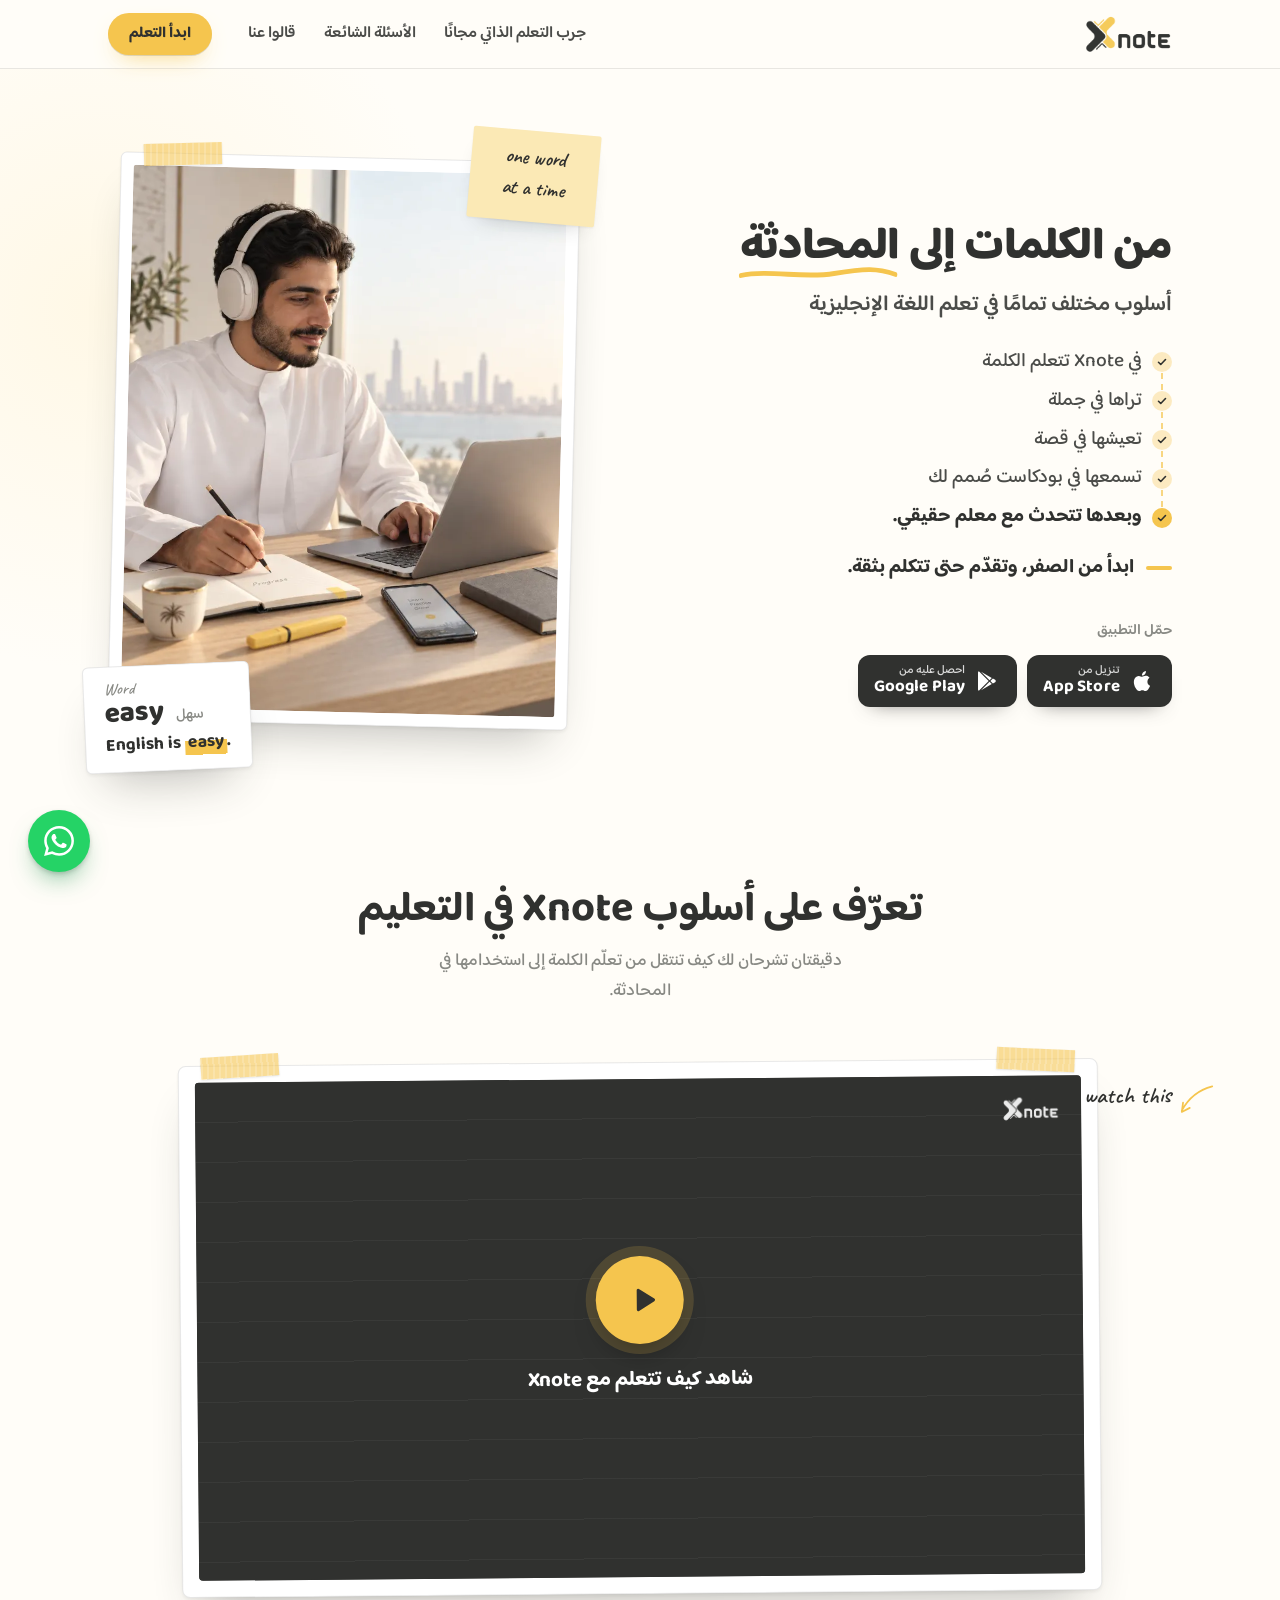
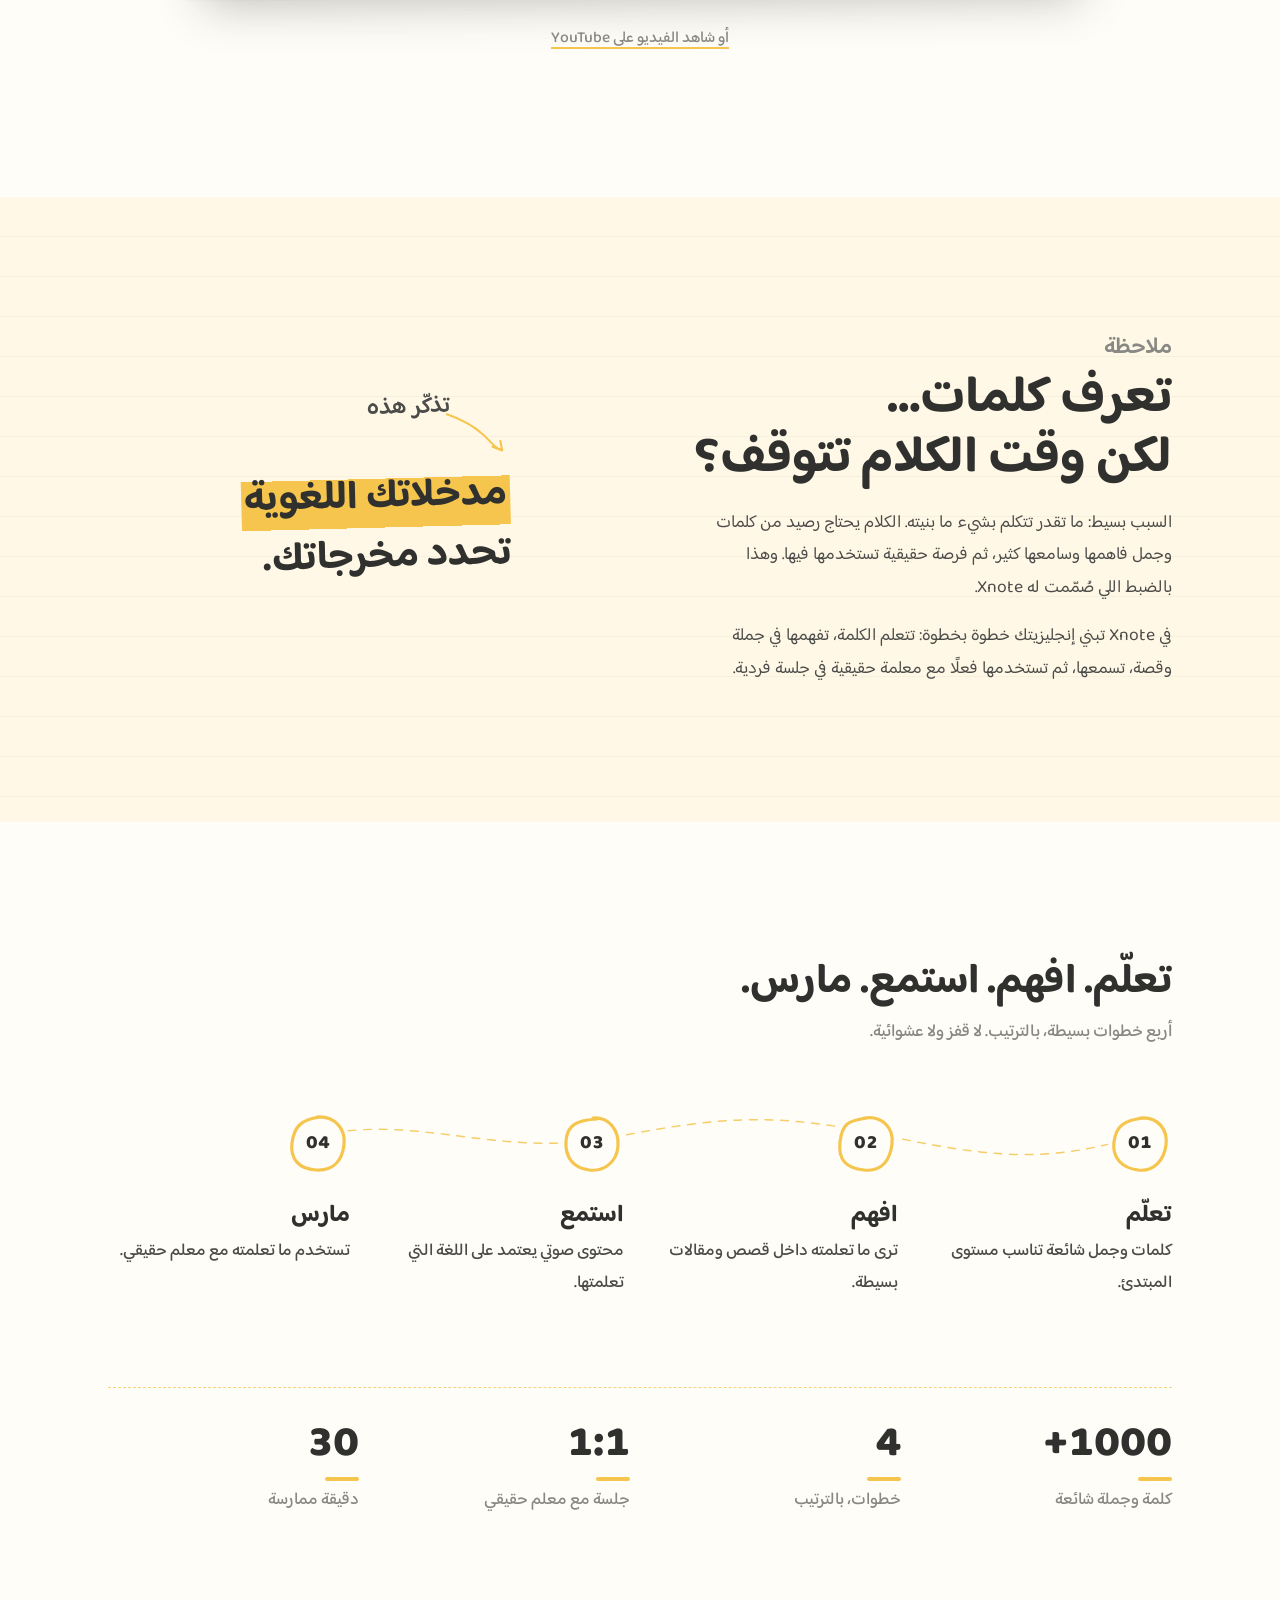
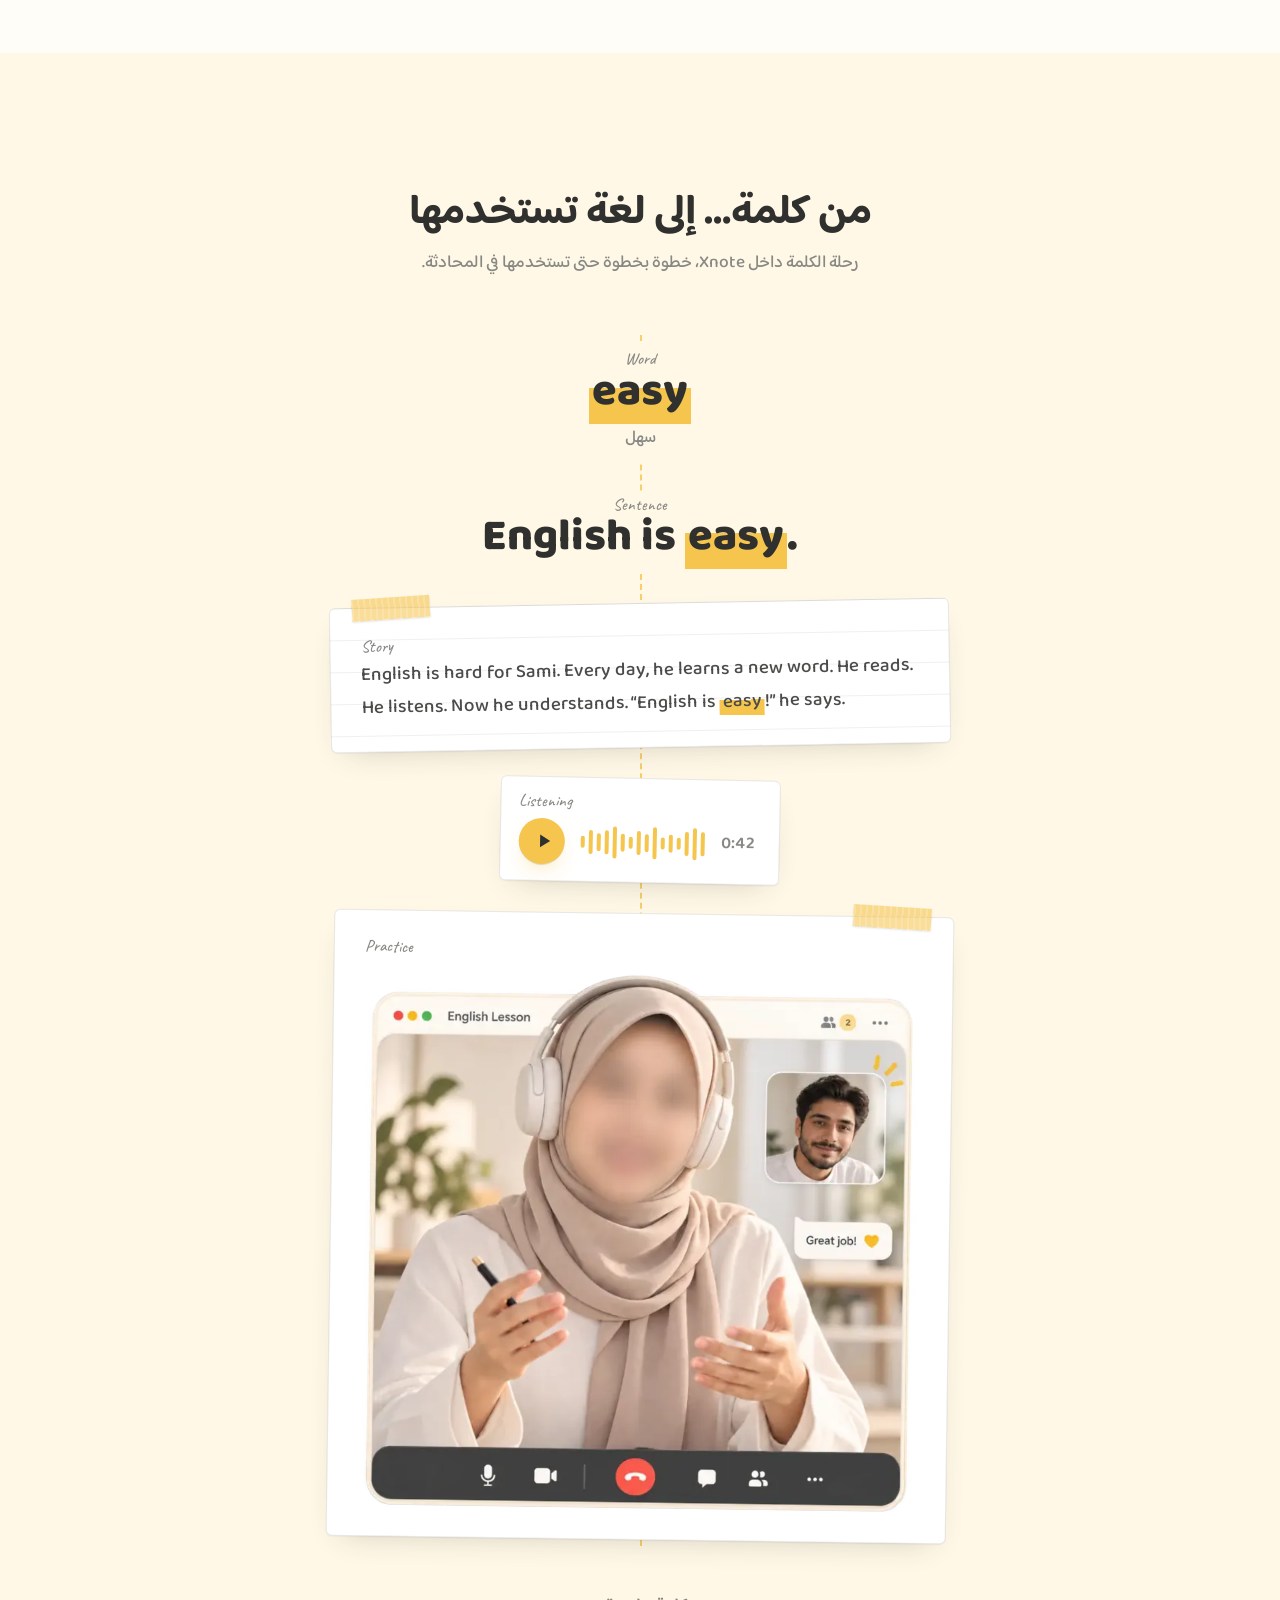
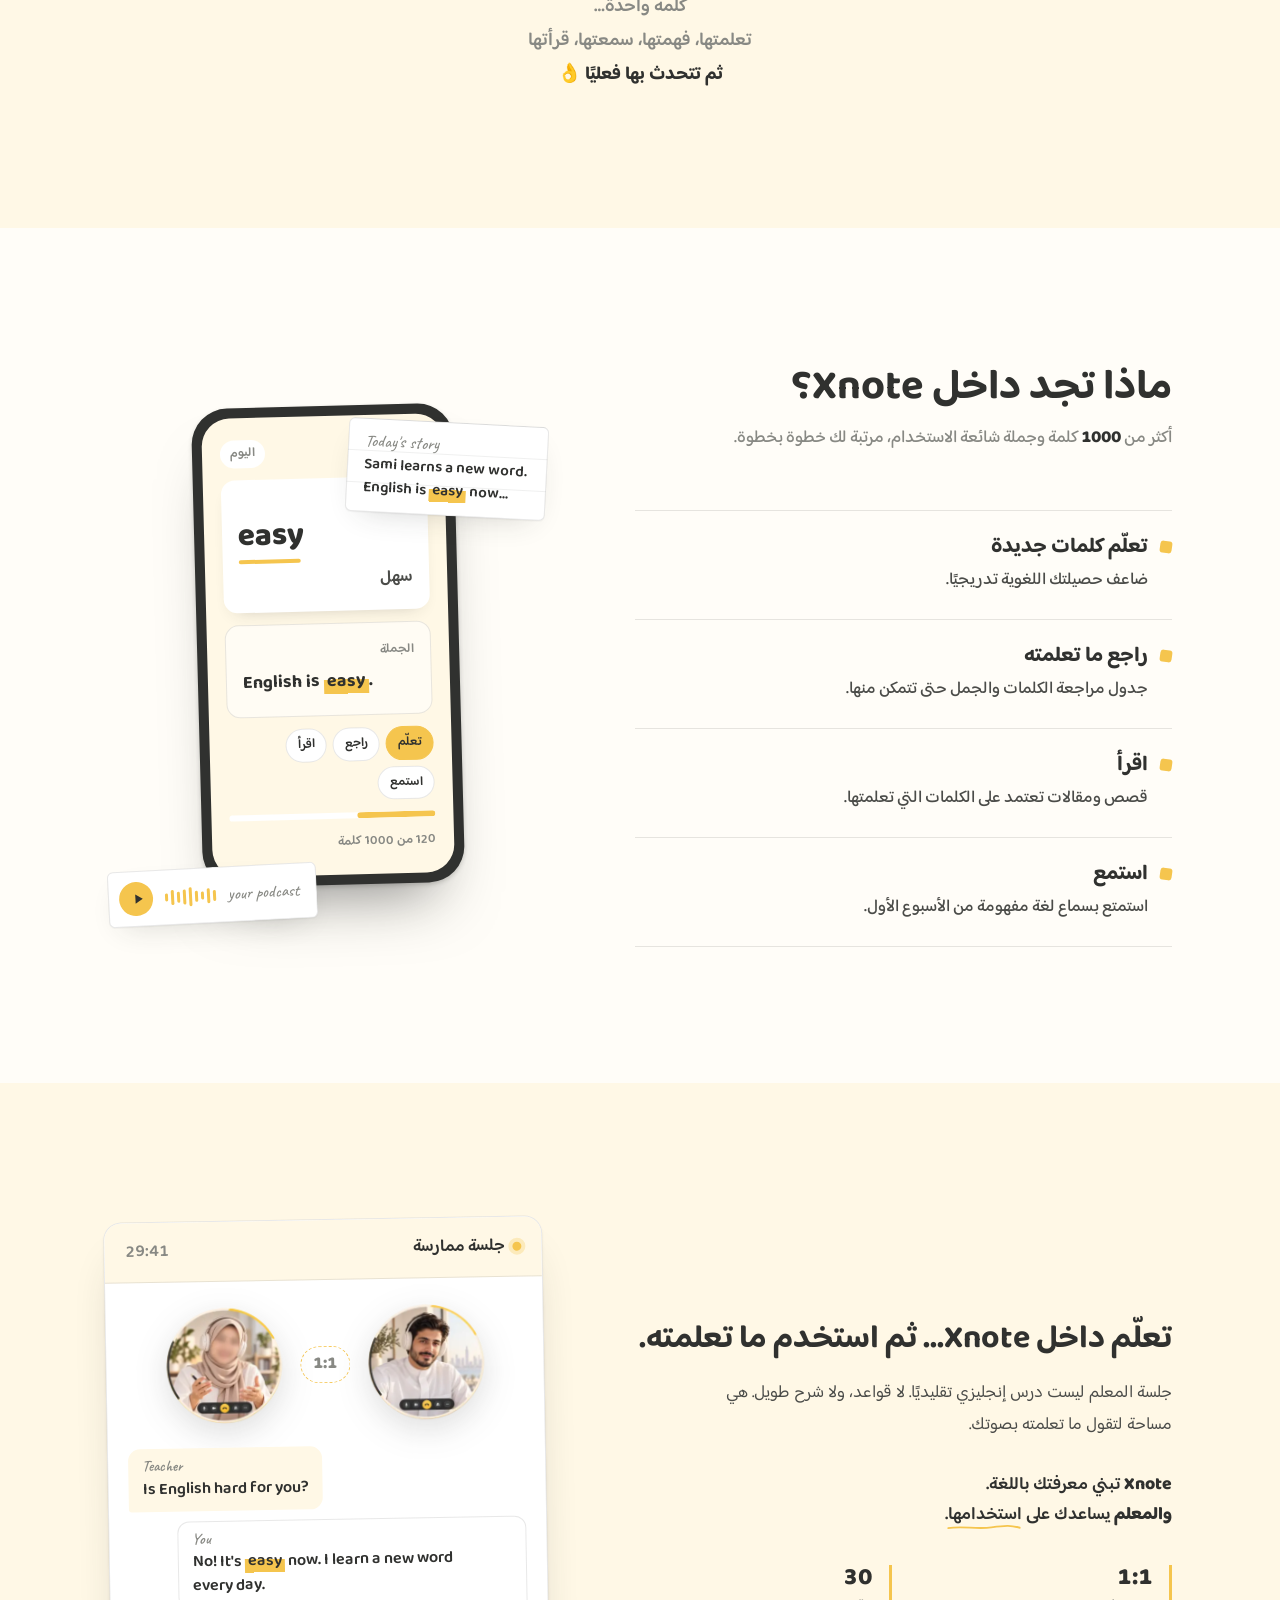
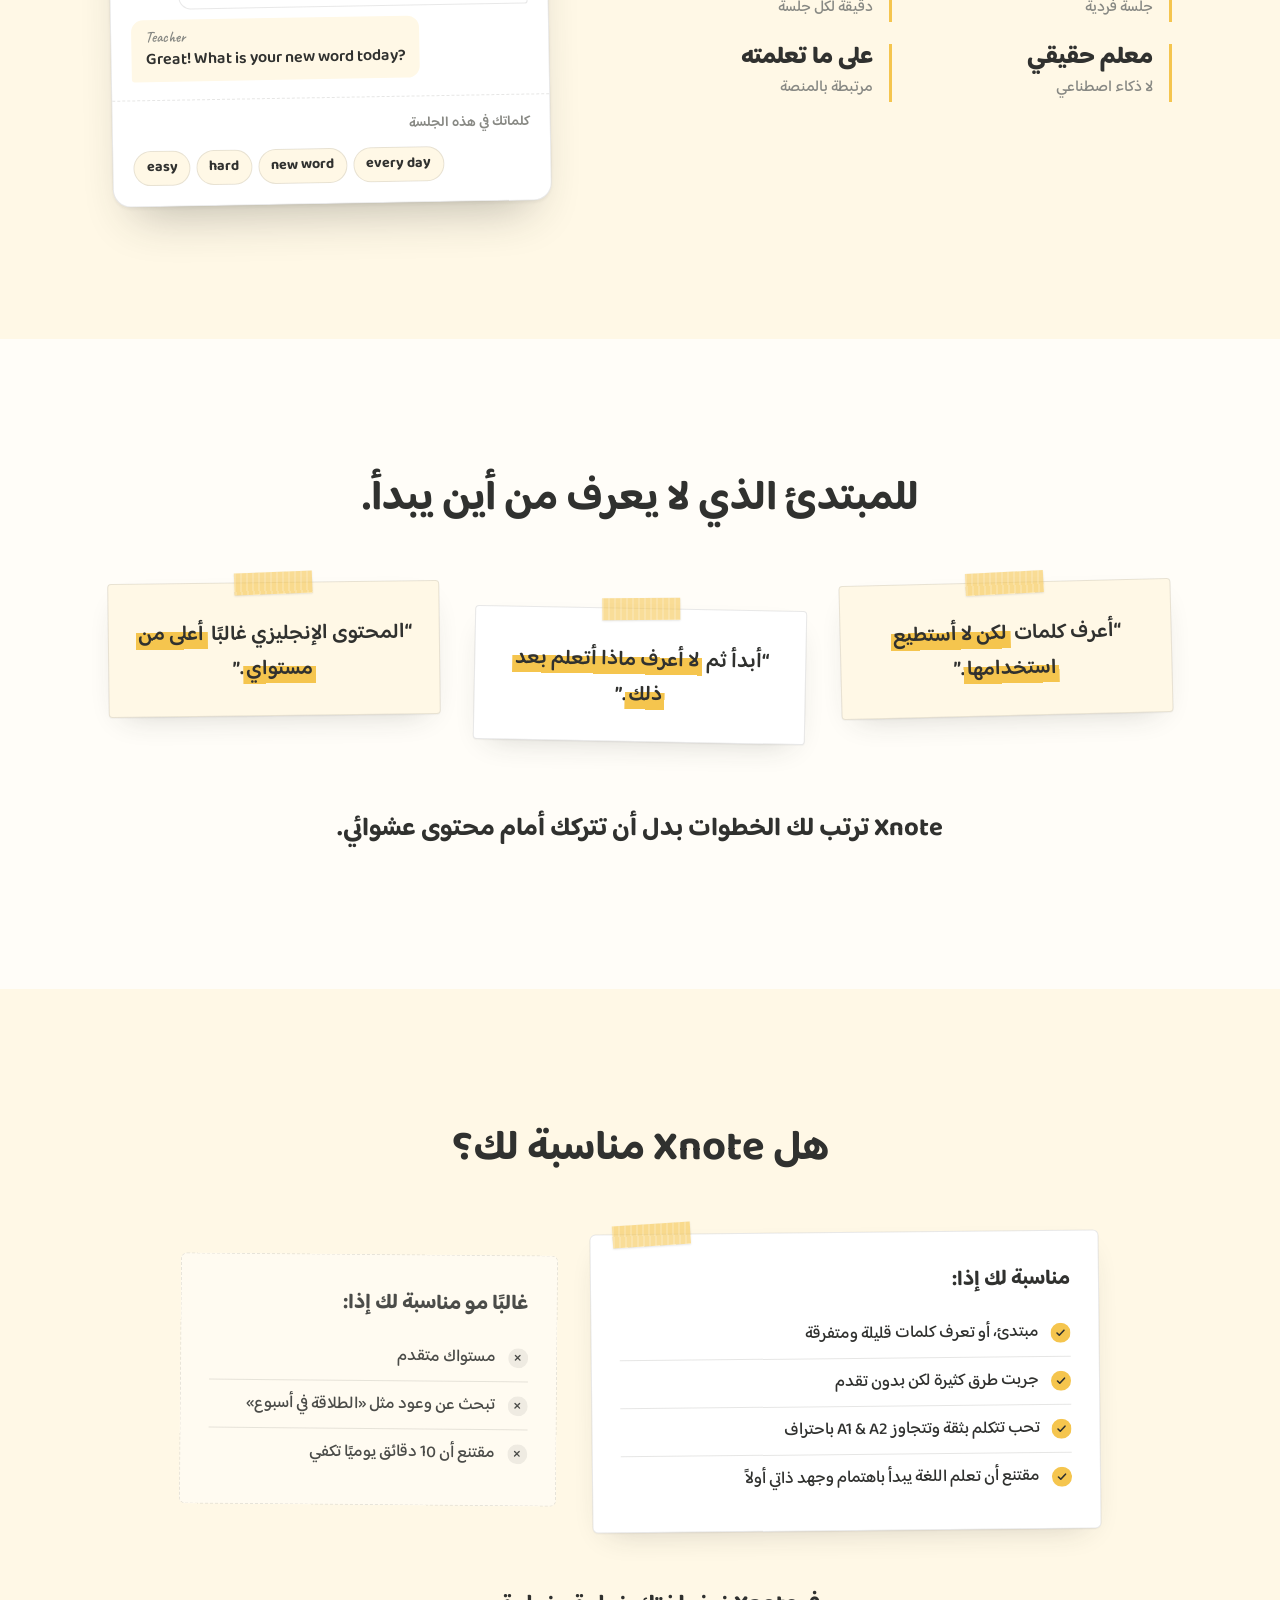
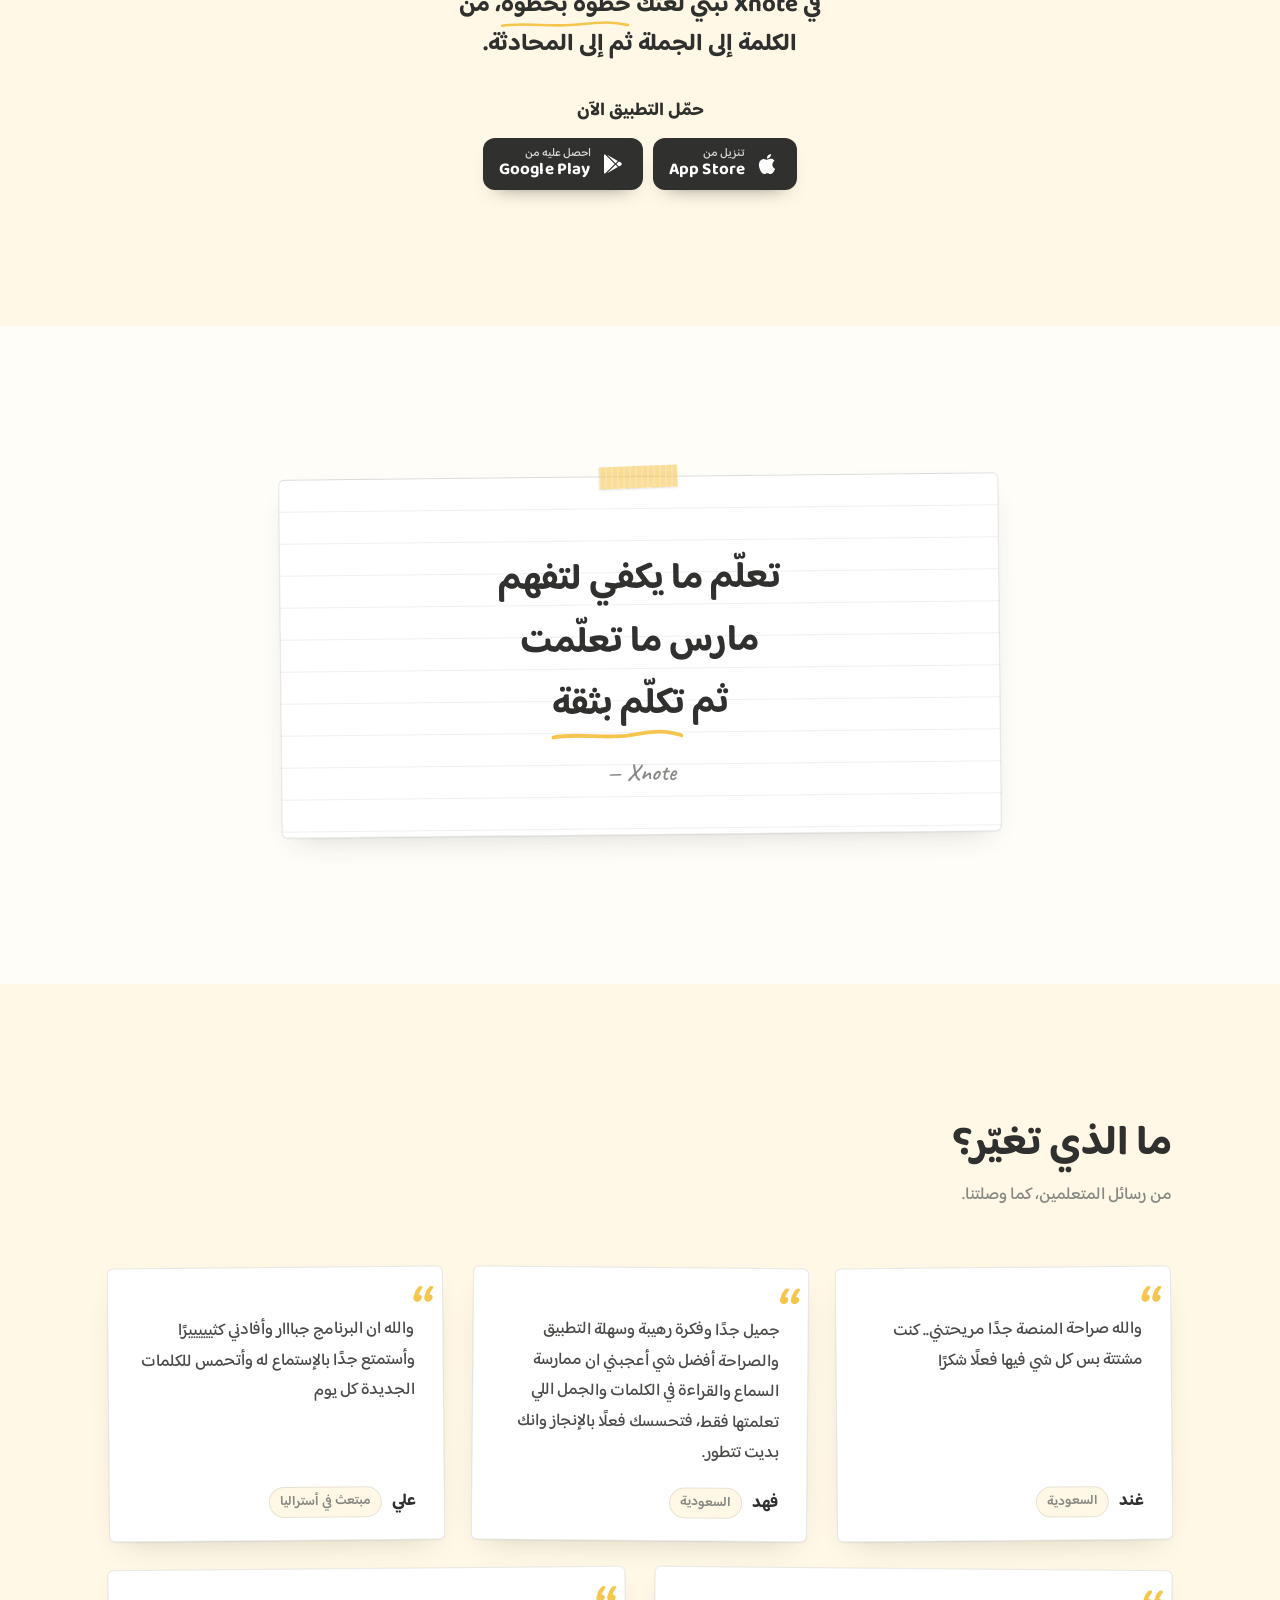
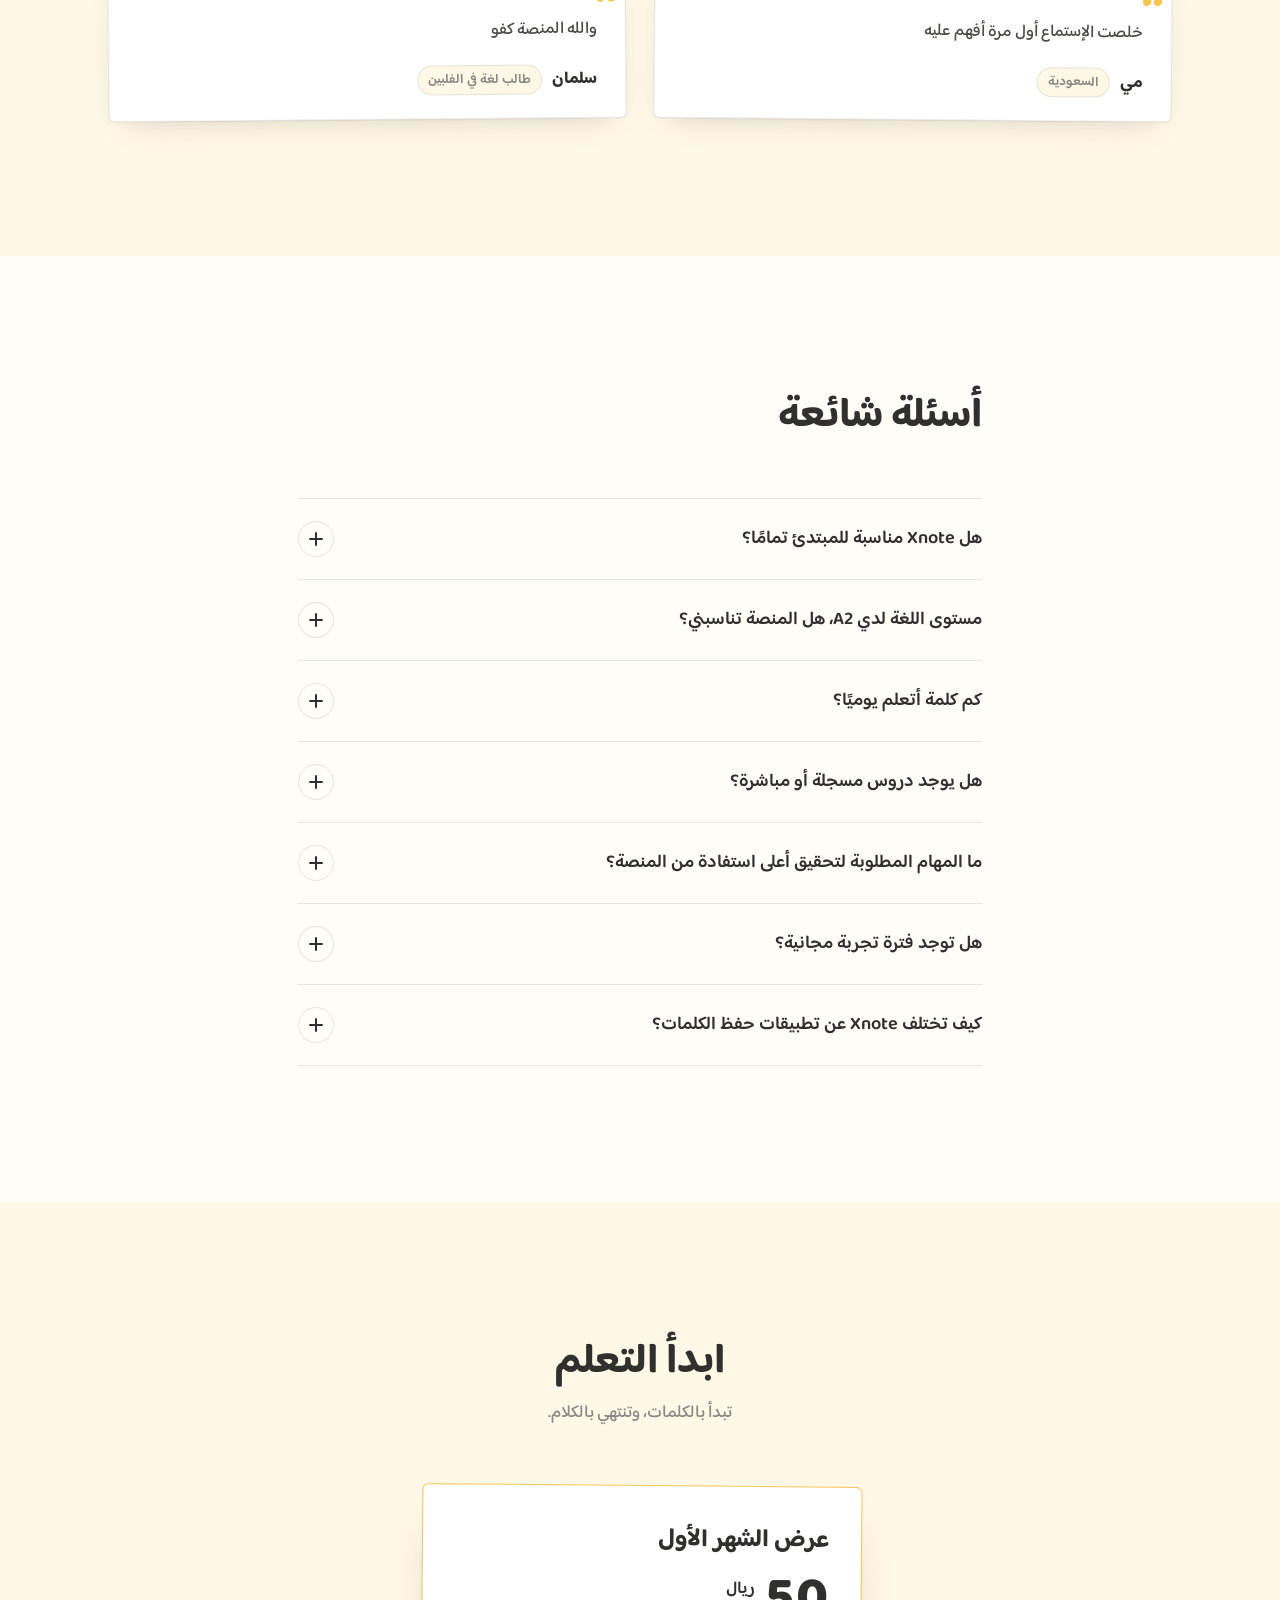
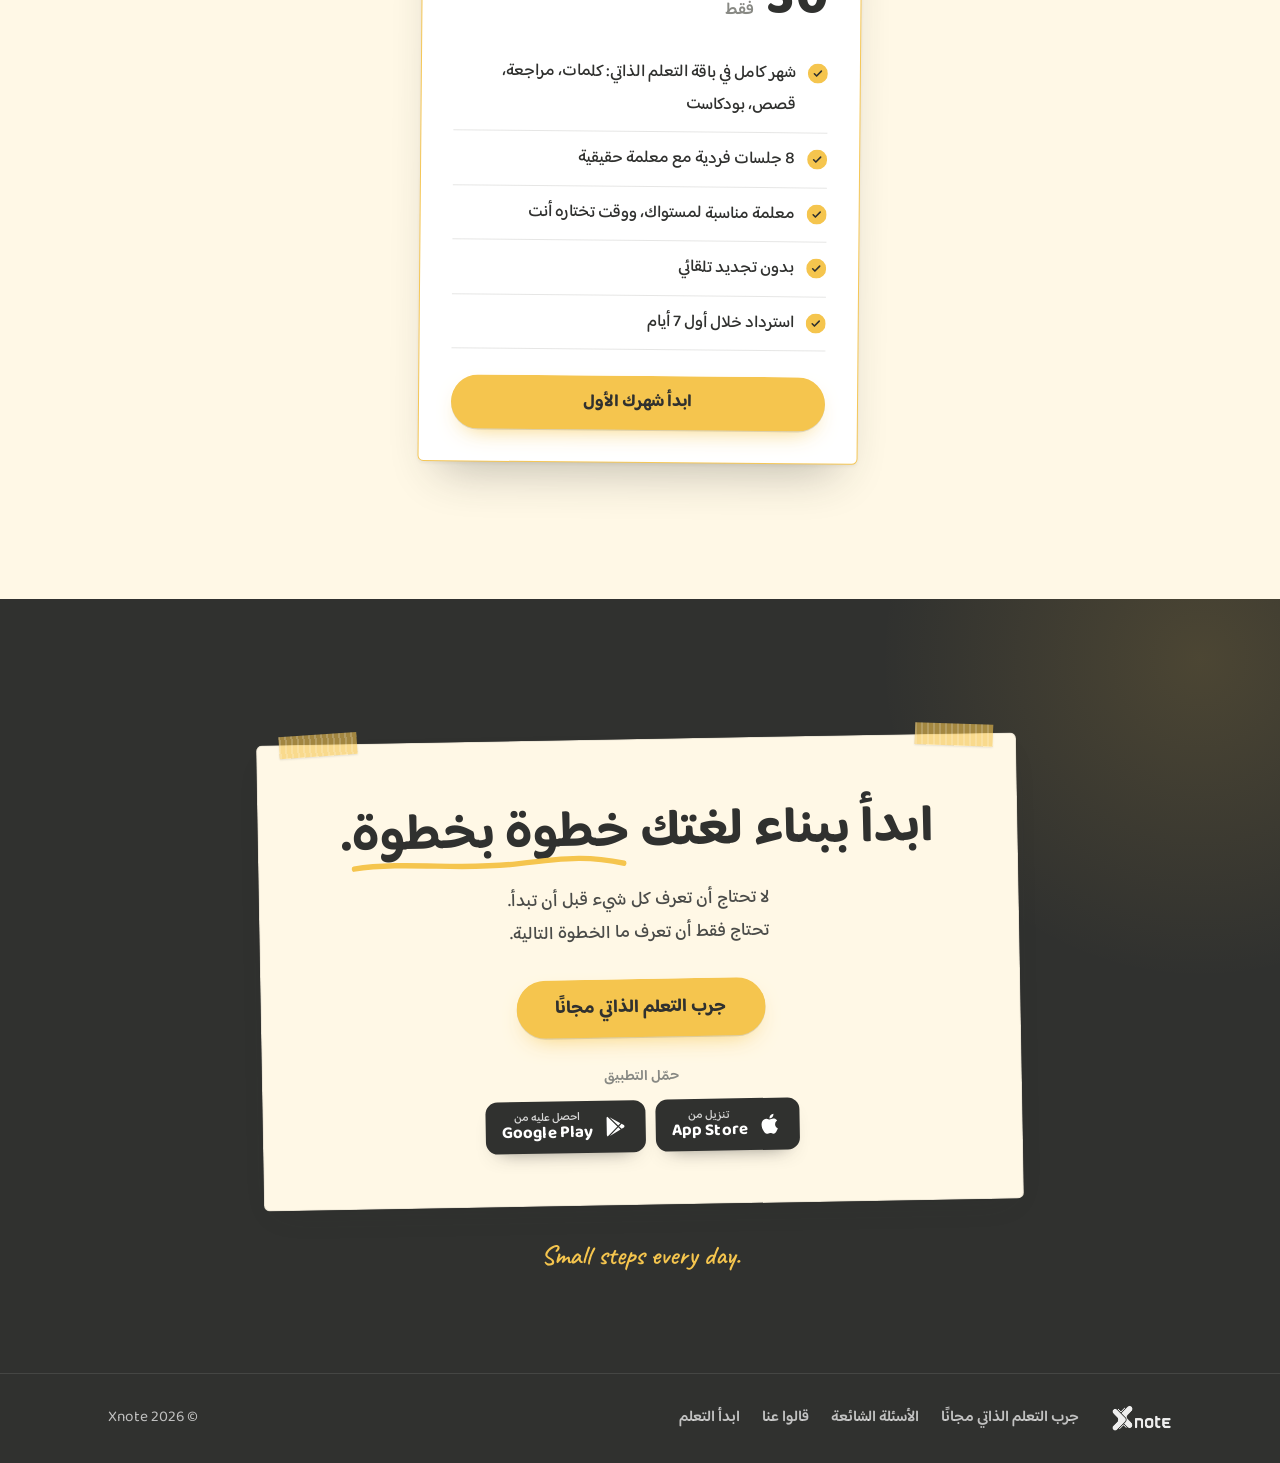
==== index.html @ a5e15356 "Center every section heading on phones; 8 sessions in the offer - On phones every section heading bl" ====
<!DOCTYPE html>
<html lang="ar" dir="rtl">
<head>
  <meta charset="UTF-8">
  <meta name="viewport" content="width=device-width, initial-scale=1">
  <title>Xnote | من الكلمات إلى المحادثة</title>
  <meta name="description" content="Xnote: منصة لتعلم الإنجليزية للمبتدئين الناطقين بالعربية. تعلّم الكلمات والجمل، افهمها في قصص بسيطة، استمع إليها، ثم مارسها مع معلم حقيقي.">
  <meta name="theme-color" content="#FFFDF8">
  <link rel="icon" href="assets/logo.png" type="image/png">
  <link rel="preconnect" href="https://fonts.googleapis.com">
  <link rel="preconnect" href="https://fonts.gstatic.com" crossorigin>
  <link href="https://fonts.googleapis.com/css2?family=Baloo+Bhaijaan+2:wght@400;500;600;700;800&family=Caveat:wght@500;600&display=swap" rel="stylesheet">
  <link rel="stylesheet" href="styles.css?v=12">
</head>
<body>

<a class="skip-link" href="#main">تخطَّ إلى المحتوى</a>

<!-- ================= Header ================= -->
<header class="header" id="header">
  <div class="container header__inner">
    <a href="#" class="logo" aria-label="Xnote — الصفحة الرئيسية">
      <img src="assets/logo.png" alt="Xnote" width="471" height="215" class="logo__img">
    </a>
    <nav class="nav" id="nav" aria-label="التنقل الرئيسي">
      <a href="https://xnote.net/signup" class="nav__link">جرب التعلم الذاتي مجانًا</a>
      <a href="#faq" class="nav__link">الأسئلة الشائعة</a>
      <a href="#voices" class="nav__link">قالوا عنا</a>
      <a href="#plans" class="btn btn--primary btn--sm nav__cta">ابدأ التعلم</a>
    </nav>
    <button class="menu-btn" id="menuBtn" type="button" aria-expanded="false" aria-controls="nav" aria-label="القائمة">
      <span class="menu-btn__bar"></span><span class="menu-btn__bar"></span>
    </button>
  </div>
</header>

<main id="main">

<!-- ================= Hero ================= -->
<section class="hero" aria-labelledby="hero-title">
  <div class="container hero__grid">
    <div class="hero__copy">
      <h1 id="hero-title" class="h1 h1--hero reveal">
        <span class="h1__line">من الكلمات</span>
        <span class="h1__line">إلى <span class="u-draw">المحادثة<svg class="u-draw__svg" viewBox="0 0 300 16" preserveAspectRatio="none" aria-hidden="true"><path d="M4 10 C60 4, 120 13, 180 8 S260 3, 296 9"/></svg></span></span>
      </h1>
      <p class="hero__sub reveal">أسلوب مختلف تمامًا في تعلم اللغة الإنجليزية</p>
      <ol class="steps reveal">
        <li>في Xnote تتعلم الكلمة</li>
        <li>تراها في جملة</li>
        <li>تعيشها في قصة</li>
        <li>تسمعها في بودكاست صُمم لك</li>
        <li class="steps__goal">وبعدها تتحدث مع معلم حقيقي.</li>
      </ol>
      <p class="hero__promise reveal">ابدأ من الصفر، وتقدّم حتى تتكلم بثقة.</p>
      <div class="hero__cta reveal">
        <div class="apps">
          <span class="apps__label">حمّل التطبيق</span>
          <div class="apps__row">
            <a class="app-badge" href="https://apps.apple.com/sa/app/xnote/id6757708845" target="_blank" rel="noopener" aria-label="تنزيل تطبيق Xnote من App Store">
              <svg class="app-badge__icon" viewBox="0 0 24 24" aria-hidden="true"><path d="M18.71 19.5c-.83 1.24-1.71 2.45-3.05 2.47-1.34.03-1.77-.79-3.29-.79-1.53 0-2 .77-3.27.82-1.31.05-2.3-1.32-3.14-2.53C4.25 17 2.94 12.45 4.7 9.39c.87-1.52 2.43-2.48 4.12-2.51 1.28-.02 2.5.87 3.29.87.78 0 2.26-1.07 3.81-.91.65.03 2.47.26 3.64 1.98-.09.06-2.17 1.28-2.15 3.81.03 3.02 2.65 4.03 2.68 4.04-.03.07-.42 1.44-1.38 2.83M13 3.5c.73-.83 1.94-1.46 2.94-1.5.13 1.17-.34 2.35-1.04 3.19-.69.85-1.83 1.51-2.95 1.42-.15-1.15.41-2.35 1.05-3.11z"/></svg>
              <span class="app-badge__text"><small>تنزيل من</small><b dir="ltr">App Store</b></span>
            </a>
            <a class="app-badge" href="https://play.google.com/store/apps/details?id=com.montajraqami.xnote" target="_blank" rel="noopener" aria-label="تنزيل تطبيق Xnote من Google Play">
              <svg class="app-badge__icon" viewBox="0 0 24 24" aria-hidden="true"><path d="M3 20.5V3.5c0-.59.34-1.11.84-1.35L13.69 12l-9.85 9.85c-.5-.25-.84-.76-.84-1.35m13.81-5.38L6.05 21.34l8.49-8.49 2.27 2.27m3.35-4.31c.34.27.59.69.59 1.19s-.22.9-.57 1.18l-2.29 1.32-2.5-2.5 2.5-2.5 2.27 1.31M6.05 2.66l10.76 6.22-2.27 2.27-8.49-8.49z"/></svg>
              <span class="app-badge__text"><small>احصل عليه من</small><b dir="ltr">Google Play</b></span>
            </a>
          </div>
        </div>
      </div>
    </div>

    <div class="hero__visual">
      <figure class="photo">
        <div class="sheet photo__print">
          <span class="tape tape--l" aria-hidden="true"></span>
          <picture>
            <source type="image/webp" srcset="assets/hero-720.webp 720w, assets/hero.webp 1122w" sizes="(min-width: 1000px) 460px, (min-width: 640px) 440px, 88vw">
            <img class="photo__img" src="assets/hero.jpg" srcset="assets/hero-720.jpg 720w, assets/hero.jpg 1122w" sizes="(min-width: 1000px) 460px, (min-width: 640px) 440px, 88vw" width="1122" height="1402" alt="متعلّم يستمع ويكتب كلمة إنجليزية في دفتره أثناء دراسته على منصة Xnote" fetchpriority="high" decoding="async">
          </picture>
        </div>

        <div class="sheet photo__card" dir="ltr" aria-hidden="true">
          <span class="pencil">Word</span>
          <p class="photo__word">easy <span class="photo__ar" dir="rtl">سهل</span></p>
          <p class="photo__sentence">English is <mark class="hl">easy</mark>.</p>
        </div>

        <div class="sticky sticky--hero" dir="ltr" aria-hidden="true"><span class="hand">one word<br>at a time</span></div>
      </figure>
    </div>
  </div>
</section>

<!-- ================= Video ================= -->
<section class="section section--video" id="video" aria-labelledby="video-title">
  <div class="container">
    <div class="section__head section__head--center reveal">
      <h2 id="video-title" class="h2 h-split"><span class="h-line">تعرّف على أسلوب</span> <span class="h-line">Xnote في التعليم</span></h2>
      <p class="sub">دقيقتان تشرحان لك كيف تنتقل من تعلّم الكلمة إلى استخدامها في المحادثة.</p>
    </div>
    <div class="frame reveal">
      <span class="tape tape--l"></span><span class="tape tape--r"></span>
      <div class="frame__inner">
        <a class="video ruled-dark" id="introVideo" data-video="ZBQqBk6bEqg" href="https://www.youtube.com/watch?v=ZBQqBk6bEqg" target="_blank" rel="noopener" aria-label="تشغيل الفيديو: تعرّف على أسلوب Xnote في التعليم">
          <img class="video__logo" src="assets/logo.png" alt="" width="471" height="215" loading="lazy">
          <span class="video__play" aria-hidden="true"><svg viewBox="0 0 24 24"><path d="M8 5.5v13a1 1 0 0 0 1.5.86l10.2-6.5a1 1 0 0 0 0-1.72L9.5 4.64A1 1 0 0 0 8 5.5z"/></svg></span>
          <span class="video__caption">شاهد كيف تتعلم مع Xnote</span>
        </a>
      </div>
      <span class="hand frame__note" dir="ltr">watch this
        <svg class="frame__arrow" viewBox="0 0 60 50"><path d="M56 6 C40 10, 22 20, 10 42 M22 38 L10 44 L12 30"/></svg>
      </span>
    </div>
    <p class="frame__alt reveal"><a href="https://www.youtube.com/watch?v=ZBQqBk6bEqg" target="_blank" rel="noopener">أو شاهد الفيديو على YouTube</a></p>
  </div>
</section>

<!-- ================= Problem ================= -->
<section class="section section--cream problem ruled-soft" aria-labelledby="problem-title">
  <div class="container problem__grid">
    <div class="problem__copy">
      <span class="hand problem__note">ملاحظة</span>
      <h2 id="problem-title" class="h2 h2--xl reveal">تعرف كلمات…<br>لكن وقت الكلام تتوقف؟</h2>
      <p class="reveal">السبب بسيط: ما تقدر تتكلم بشيء ما بنيته. الكلام يحتاج رصيد من كلمات وجمل فاهمها وسامعها كثير، ثم فرصة حقيقية تستخدمها فيها. وهذا بالضبط اللي صُمّمت له&nbsp;Xnote.</p>
      <p class="reveal">في Xnote تبني إنجليزيتك خطوة بخطوة: تتعلم الكلمة، تفهمها في جملة وقصة، تسمعها، ثم تستخدمها فعلًا مع معلمة حقيقية في جلسة فردية.</p>
    </div>
    <blockquote class="statement reveal">
      <span class="statement__text"><mark class="hl hl--wide">مدخلاتك اللغوية</mark> تحدد مخرجاتك.</span>
      <svg class="statement__arrow" viewBox="0 0 80 60" aria-hidden="true"><path d="M74 8 C58 14, 40 22, 24 40 S10 52, 6 54 M18 50 L6 55 L8 43"/></svg>
      <span class="hand statement__hand">تذكّر هذه</span>
    </blockquote>
  </div>
</section>

<!-- ================= Method ================= -->
<section class="section method" id="method" aria-labelledby="method-title">
  <div class="container">
    <div class="section__head reveal">
      <h2 id="method-title" class="h2 h-split"><span class="h-line">تعلّم. افهم.</span> <span class="h-line">استمع. مارس.</span></h2>
      <p class="sub">أربع خطوات بسيطة، بالترتيب. لا قفز ولا عشوائية.</p>
    </div>
    <ol class="path">
      <svg class="path__line" viewBox="0 0 1000 120" preserveAspectRatio="none" aria-hidden="true"><path d="M0 60 C120 20, 220 100, 360 62 S560 20, 700 62 S900 100, 1000 60"/></svg>
      <li class="path__step reveal">
        <span class="path__num"><svg viewBox="0 0 64 64" aria-hidden="true"><path d="M32 6 C50 4, 60 18, 58 33 S46 60, 30 58 S4 46, 6 30 S16 8, 36 6"/></svg>01</span>
        <h3 class="h3">تعلّم</h3>
        <p>كلمات وجمل شائعة تناسب مستوى المبتدئ.</p>
      </li>
      <li class="path__step reveal">
        <span class="path__num"><svg viewBox="0 0 64 64" aria-hidden="true"><path d="M30 6 C48 3, 60 16, 58 32 S48 60, 30 58 S4 48, 6 30 S14 8, 34 6"/></svg>02</span>
        <h3 class="h3">افهم</h3>
        <p>ترى ما تعلمته داخل قصص ومقالات بسيطة.</p>
      </li>
      <li class="path__step reveal">
        <span class="path__num"><svg viewBox="0 0 64 64" aria-hidden="true"><path d="M33 6 C50 5, 59 19, 58 34 S45 60, 29 58 S5 45, 6 29 S17 8, 37 7"/></svg>03</span>
        <h3 class="h3">استمع</h3>
        <p>محتوى صوتي يعتمد على اللغة التي تعلمتها.</p>
      </li>
      <li class="path__step reveal">
        <span class="path__num"><svg viewBox="0 0 64 64" aria-hidden="true"><path d="M31 5 C49 4, 60 17, 58 33 S47 59, 30 58 S4 47, 6 31 S15 7, 35 5"/></svg>04</span>
        <h3 class="h3">مارس</h3>
        <p>تستخدم ما تعلمته مع معلم حقيقي.</p>
      </li>
    </ol>
    <dl class="stats reveal">
      <div class="stat"><dt>كلمة وجملة شائعة</dt><dd>+1000</dd></div>
      <div class="stat"><dt>خطوات، بالترتيب</dt><dd>4</dd></div>
      <div class="stat"><dt>جلسة مع معلم حقيقي</dt><dd>1:1</dd></div>
      <div class="stat"><dt>دقيقة ممارسة</dt><dd>30</dd></div>
    </dl>
  </div>
</section>

<!-- ================= Word → Language ================= -->
<section class="section section--cream journey-section" aria-labelledby="flow-title">
  <div class="container">
    <div class="section__head section__head--center reveal">
      <h2 id="flow-title" class="h2 h-split"><span class="h-line">من كلمة… إلى</span> <span class="h-line">لغة تستخدمها</span></h2>
      <p class="sub">رحلة الكلمة داخل Xnote، خطوة بخطوة حتى تستخدمها في المحادثة.</p>
    </div>

    <div class="journey" dir="ltr">
      <div class="journey__spine" aria-hidden="true"></div>

      <div class="jstep jstep--word reveal">
        <span class="pencil">Word</span>
        <p class="jstep__big"><mark class="hl">easy</mark></p>
        <span class="jstep__ar" dir="rtl">سهل</span>
      </div>

      <div class="jstep jstep--sentence reveal">
        <span class="pencil">Sentence</span>
        <p class="jstep__big">English is <mark class="hl">easy</mark>.</p>
      </div>

      <article class="sheet jstep jstep--story ruled reveal">
        <span class="tape tape--l"></span>
        <span class="pencil">Story</span>
        <p class="jstep__story">English is hard for Sami. Every day, he learns a new word. He reads. He listens. Now he understands. “English is <mark class="hl">easy</mark>!” he says.</p>
      </article>

      <div class="sheet jstep jstep--audio reveal">
        <span class="pencil">Listening</span>
        <div class="player">
          <span class="player__btn"><svg viewBox="0 0 24 24"><path d="M8 5v14l11-7z"/></svg></span>
          <span class="wave wave--lg"><i></i><i></i><i></i><i></i><i></i><i></i><i></i><i></i><i></i><i></i><i></i><i></i><i></i><i></i><i></i><i></i></span>
          <span class="player__time">0:42</span>
        </div>
      </div>

      <article class="sheet jstep jstep--chat reveal">
        <span class="tape tape--r"></span>
        <span class="pencil">Practice</span>
        <figure class="call">
          <picture>
            <source type="image/webp" srcset="assets/practice-call-720.webp 720w, assets/practice-call.webp 1038w" sizes="(min-width: 700px) 560px, calc(100vw - 82px)">
            <img class="call__img" src="assets/practice-call.jpg" srcset="assets/practice-call-720.jpg 720w, assets/practice-call.jpg 1038w" sizes="(min-width: 700px) 560px, calc(100vw - 82px)" width="1038" height="1008" alt="مكالمة فيديو بين معلمة وطالب أثناء جلسة ممارسة على Xnote" loading="lazy" decoding="async">
          </picture>
        </figure>
      </article>
    </div>

    <p class="journey__caption reveal">كلمة واحدة…<br>تعلمتها، فهمتها، سمعتها، قرأتها<br><b class="journey__payoff">ثم تتحدث بها فعليًا 👌</b></p>
  </div>
</section>

<!-- ================= Inside Xnote ================= -->
<section class="section inside-section" aria-labelledby="inside-title">
  <div class="container inside">
    <div class="inside__copy">
      <div class="section__head reveal">
        <h2 id="inside-title" class="h2 h-split"><span class="h-line">ماذا تجد</span> <span class="h-line">داخل Xnote؟</span></h2>
        <p class="sub">أكثر من <strong class="num">1000</strong> كلمة وجملة شائعة الاستخدام، مرتبة لك خطوة بخطوة.</p>
      </div>
      <ul class="benefits">
        <li class="benefit reveal">
          <h3 class="h3">تعلّم كلمات جديدة</h3>
          <p>ضاعف حصيلتك اللغوية تدريجيًا.</p>
        </li>
        <li class="benefit reveal">
          <h3 class="h3">راجع ما تعلمته</h3>
          <p>جدول مراجعة الكلمات والجمل حتى تتمكن منها.</p>
        </li>
        <li class="benefit reveal">
          <h3 class="h3">اقرأ</h3>
          <p>قصص ومقالات تعتمد على الكلمات التي تعلمتها.</p>
        </li>
        <li class="benefit reveal">
          <h3 class="h3">استمع</h3>
          <p>استمتع بسماع لغة مفهومة من الأسبوع الأول.</p>
        </li>
      </ul>
    </div>

    <div class="inside__visual reveal" aria-hidden="true">
      <div class="phone">
        <div class="phone__screen">
          <div class="phone__top">
            <img src="assets/logo.png" alt="" class="phone__logo" width="471" height="215">
            <span class="phone__pill">اليوم</span>
          </div>
          <div class="phone__card">
            <span class="phone__label">كلمة جديدة</span>
            <span class="phone__word" dir="ltr">easy</span>
            <span class="phone__ar">سهل</span>
          </div>
          <div class="phone__card phone__card--soft">
            <span class="phone__label">الجملة</span>
            <span class="phone__sent" dir="ltr">English is <mark class="hl">easy</mark>.</span>
          </div>
          <div class="phone__row">
            <span class="phone__chip phone__chip--on">تعلّم</span>
            <span class="phone__chip">راجع</span>
            <span class="phone__chip">اقرأ</span>
            <span class="phone__chip">استمع</span>
          </div>
          <div class="phone__progress"><i></i></div>
          <span class="phone__label">120 من 1000 كلمة</span>
        </div>
      </div>
      <div class="sheet sheet--mini sheet--mini-story ruled" dir="ltr">
        <span class="pencil">Today's story</span>
        <p>Sami learns a new word. English is <mark class="hl">easy</mark> now…</p>
      </div>
      <div class="sheet sheet--mini sheet--mini-pod" dir="ltr">
        <span class="player__btn player__btn--sm"><svg viewBox="0 0 24 24"><path d="M8 5v14l11-7z"/></svg></span>
        <span class="wave"><i></i><i></i><i></i><i></i><i></i><i></i><i></i><i></i><i></i></span>
        <span class="pencil">your podcast</span>
      </div>
    </div>
  </div>
</section>

<!-- ================= Practice ================= -->
<section class="section section--cream practice-section" aria-labelledby="practice-title">
  <div class="container practice">
    <div class="practice__copy">
      <h2 id="practice-title" class="h2 reveal h-split"><span class="h-line">تعلّم داخل Xnote…</span> <span class="h-line">ثم استخدم ما تعلمته.</span></h2>
      <p class="reveal">جلسة المعلم ليست درس إنجليزي تقليديًا. لا قواعد، ولا شرح طويل. هي مساحة لتقول ما تعلمته بصوتك.</p>
      <p class="relation reveal">
        <span class="relation__line"><b>Xnote</b> تبني معرفتك باللغة.</span>
        <span class="relation__line"><b>والمعلم</b> يساعدك على <span class="u-draw">استخدامها<svg class="u-draw__svg" viewBox="0 0 300 16" preserveAspectRatio="none" aria-hidden="true"><path d="M4 10 C60 4, 120 13, 180 8 S260 3, 296 9"/></svg></span>.</span>
      </p>
      <dl class="facts reveal">
        <div class="fact"><dd>1:1</dd><dt>جلسة فردية</dt></div>
        <div class="fact"><dd>30</dd><dt>دقيقة لكل جلسة</dt></div>
        <div class="fact"><dd>معلم حقيقي</dd><dt>لا ذكاء اصطناعي</dt></div>
        <div class="fact"><dd>على ما تعلمته</dd><dt>مرتبطة بالمنصة</dt></div>
      </dl>
    </div>

    <div class="session reveal" aria-hidden="true">
      <div class="session__bar">
        <span class="session__live"><i></i>جلسة ممارسة</span>
        <span class="session__time" dir="ltr">29:41</span>
      </div>
      <div class="session__people">
        <img class="avatar avatar--photo" src="assets/avatar-student.webp" width="256" height="256" alt="" loading="lazy" decoding="async">
        <span class="session__vs">1:1</span>
        <img class="avatar avatar--photo" src="assets/avatar-teacher.webp" width="256" height="256" alt="" loading="lazy" decoding="async">
      </div>
      <div class="session__chat" dir="ltr">
        <p class="bubble bubble--t"><span class="bubble__who">Teacher</span>Is English hard for you?</p>
        <p class="bubble bubble--s"><span class="bubble__who">You</span>No! It's <mark class="hl">easy</mark> now. I learn a new word every&nbsp;day.</p>
        <p class="bubble bubble--t"><span class="bubble__who">Teacher</span>Great! What is your new word today?</p>
      </div>
      <div class="session__words">
        <span class="session__wlabel">كلماتك في هذه الجلسة</span>
        <span class="chips" dir="ltr"><span class="chip">easy</span><span class="chip">hard</span><span class="chip">new word</span><span class="chip">every day</span></span>
      </div>
    </div>
  </div>
</section>

<!-- ================= Who ================= -->
<section class="section who" aria-labelledby="who-title">
  <div class="container">
    <div class="section__head section__head--center reveal">
      <h2 id="who-title" class="h2 h-split"><span class="h-line">للمبتدئ الذي لا يعرف</span> <span class="h-line">من أين يبدأ.</span></h2>
    </div>
    <ul class="notes">
      <li class="note reveal"><span class="tape tape--c"></span><p>“أعرف كلمات <mark class="hl">لكن لا أستطيع استخدامها</mark>.”</p></li>
      <li class="note reveal"><span class="tape tape--c"></span><p>“أبدأ ثم <mark class="hl">لا أعرف ماذا أتعلم بعد ذلك</mark>.”</p></li>
      <li class="note reveal"><span class="tape tape--c"></span><p>“المحتوى الإنجليزي غالبًا <mark class="hl">أعلى من مستواي</mark>.”</p></li>
    </ul>
    <p class="who__close reveal">Xnote ترتب لك الخطوات بدل أن تتركك أمام محتوى عشوائي.</p>
  </div>
</section>

<!-- ================= Fit ================= -->
<section class="section section--cream fit-section" id="fit" aria-labelledby="fit-title">
  <div class="container">
    <div class="section__head section__head--center reveal">
      <h2 id="fit-title" class="h2 h-split"><span class="h-line">هل Xnote</span> <span class="h-line">مناسبة لك؟</span></h2>
    </div>
    <div class="fit">
      <div class="fit__card fit__card--yes sheet reveal">
        <span class="tape tape--l"></span>
        <h3 class="fit__title">مناسبة لك إذا:</h3>
        <ul class="fit__list">
          <li>مبتدئ، أو تعرف كلمات قليلة ومتفرقة</li>
          <li>جربت طرق كثيرة لكن بدون تقدم</li>
          <li>تحب تتكلم بثقة وتتجاوز <span class="nowrap" dir="ltr">A1 &amp; A2</span> باحتراف</li>
          <li>مقتنع أن تعلم اللغة يبدأ باهتمام وجهد ذاتي&nbsp;أولاً</li>
        </ul>
      </div>
      <div class="fit__card fit__card--no reveal">
        <h3 class="fit__title">غالبًا مو مناسبة لك إذا:</h3>
        <ul class="fit__list">
          <li>مستواك متقدم</li>
          <li>تبحث عن وعود مثل «الطلاقة في أسبوع»</li>
          <li>مقتنع أن 10 دقائق يوميًا تكفي</li>
        </ul>
      </div>
    </div>
    <p class="fit__close reveal">في Xnote نبني لغتك <span class="nowrap"><span class="u-draw">خطوة بخطوة<svg class="u-draw__svg" viewBox="0 0 300 16" preserveAspectRatio="none" aria-hidden="true"><path d="M4 10 C60 4, 120 13, 180 8 S260 3, 296 9"/></svg></span>،</span> من الكلمة إلى الجملة ثم إلى المحادثة.</p>
    <div class="apps apps--center fit__apps reveal">
      <span class="apps__label apps__label--big">حمّل التطبيق الآن</span>
      <div class="apps__row">
        <a class="app-badge" href="https://apps.apple.com/sa/app/xnote/id6757708845" target="_blank" rel="noopener" aria-label="تنزيل تطبيق Xnote من App Store">
        <svg class="app-badge__icon" viewBox="0 0 24 24" aria-hidden="true"><path d="M18.71 19.5c-.83 1.24-1.71 2.45-3.05 2.47-1.34.03-1.77-.79-3.29-.79-1.53 0-2 .77-3.27.82-1.31.05-2.3-1.32-3.14-2.53C4.25 17 2.94 12.45 4.7 9.39c.87-1.52 2.43-2.48 4.12-2.51 1.28-.02 2.5.87 3.29.87.78 0 2.26-1.07 3.81-.91.65.03 2.47.26 3.64 1.98-.09.06-2.17 1.28-2.15 3.81.03 3.02 2.65 4.03 2.68 4.04-.03.07-.42 1.44-1.38 2.83M13 3.5c.73-.83 1.94-1.46 2.94-1.5.13 1.17-.34 2.35-1.04 3.19-.69.85-1.83 1.51-2.95 1.42-.15-1.15.41-2.35 1.05-3.11z"/></svg>
        <span class="app-badge__text"><small>تنزيل من</small><b dir="ltr">App Store</b></span>
        </a>
        <a class="app-badge" href="https://play.google.com/store/apps/details?id=com.montajraqami.xnote" target="_blank" rel="noopener" aria-label="تنزيل تطبيق Xnote من Google Play">
        <svg class="app-badge__icon" viewBox="0 0 24 24" aria-hidden="true"><path d="M3 20.5V3.5c0-.59.34-1.11.84-1.35L13.69 12l-9.85 9.85c-.5-.25-.84-.76-.84-1.35m13.81-5.38L6.05 21.34l8.49-8.49 2.27 2.27m3.35-4.31c.34.27.59.69.59 1.19s-.22.9-.57 1.18l-2.29 1.32-2.5-2.5 2.5-2.5 2.27 1.31M6.05 2.66l10.76 6.22-2.27 2.27-8.49-8.49z"/></svg>
        <span class="app-badge__text"><small>احصل عليه من</small><b dir="ltr">Google Play</b></span>
        </a>
      </div>
    </div>
  </div>
</section>

<!-- ================= Philosophy ================= -->
<section class="section section--quiet philosophy-section" aria-label="فلسفة Xnote">
  <div class="container">
    <blockquote class="philosophy sheet ruled reveal">
      <span class="tape tape--c"></span>
      <p>تعلّم ما يكفي لتفهم</p>
      <p>مارس ما تعلّمت</p>
      <p>ثم <span class="u-draw">تكلّم بثقة<svg class="u-draw__svg" viewBox="0 0 300 16" preserveAspectRatio="none" aria-hidden="true"><path d="M4 10 C60 4, 120 13, 180 8 S260 3, 296 9"/></svg></span></p>
      <footer class="hand" dir="ltr">— Xnote</footer>
    </blockquote>
  </div>
</section>

<!-- ================= Voices ================= -->
<section class="section section--cream" id="voices" aria-labelledby="voices-title">
  <div class="container">
    <div class="section__head section__head--phone-center reveal">
      <h2 id="voices-title" class="h2">ما الذي تغيّر؟</h2>
      <p class="sub">من رسائل المتعلمين، كما وصلتنا.</p>
    </div>
    <ul class="quotes" tabindex="0" aria-label="آراء المتعلمين">
      <li class="quote sheet reveal">
        <span class="quote__mark" aria-hidden="true">“</span>
        <p>والله صراحة المنصة جدًا مريحتني.. كنت مشتتة بس كل شي فيها فعلًا شكرًا</p>
        <footer><b>غند</b><span class="loc">السعودية</span></footer>
      </li>
      <li class="quote sheet reveal">
        <span class="quote__mark" aria-hidden="true">“</span>
        <p>جميل جدًا وفكرة رهيبة وسهلة التطبيق والصراحة أفضل شي أعجبني ان ممارسة السماع والقراءة في الكلمات والجمل اللي تعلمتها فقط، فتحسسك فعلًا بالإنجاز وانك بديت تتطور.</p>
        <footer><b>فهد</b><span class="loc">السعودية</span></footer>
      </li>
      <li class="quote sheet reveal">
        <span class="quote__mark" aria-hidden="true">“</span>
        <p>والله ان البرنامج جبااار وأفادني كثيييييرًا وأستمتع جدًا بالإستماع له وأتحمس للكلمات الجديدة كل يوم</p>
        <footer><b>علي</b><span class="loc">مبتعث في أستراليا</span></footer>
      </li>
      <li class="quote sheet reveal">
        <span class="quote__mark" aria-hidden="true">“</span>
        <p>خلصت الإستماع أول مرة أفهم عليه</p>
        <footer><b>مي</b><span class="loc">السعودية</span></footer>
      </li>
      <li class="quote sheet reveal">
        <span class="quote__mark" aria-hidden="true">“</span>
        <p>والله المنصة كفو</p>
        <footer><b>سلمان</b><span class="loc">طالب لغة في الفلبين</span></footer>
      </li>
    </ul>
    <p class="quotes__hint" aria-hidden="true">اسحب لقراءة المزيد</p>
  </div>
</section>

<!-- ================= FAQ ================= -->
<section class="section" id="faq" aria-labelledby="faq-title">
  <div class="container container--narrow">
    <div class="section__head reveal">
      <h2 id="faq-title" class="h2">أسئلة شائعة</h2>
    </div>
    <div class="faq reveal">
      <div class="faq__item">
        <h3><button class="faq__q" type="button" aria-expanded="false" aria-controls="faq-1" id="faq-1-btn">هل Xnote مناسبة للمبتدئ تمامًا؟<span class="faq__icon" aria-hidden="true"></span></button></h3>
        <div class="faq__panel" id="faq-1" role="region" aria-labelledby="faq-1-btn"><div class="faq__body"><p>نعم. Xnote مصممة لمن يبدأ من الصفر. تبدأ بكلمات وجمل بسيطة جدًا، وتتدرج معك خطوة بخطوة: تتعلم الكلمة، ثم تراها في جملة، ثم في قصة، ثم تسمعها.</p></div></div>
      </div>
      <div class="faq__item">
        <h3><button class="faq__q" type="button" aria-expanded="false" aria-controls="faq-2" id="faq-2-btn">مستوى اللغة لدي A2، هل المنصة تناسبني؟<span class="faq__icon" aria-hidden="true"></span></button></h3>
        <div class="faq__panel" id="faq-2" role="region" aria-labelledby="faq-2-btn"><div class="faq__body"><p>Xnote مبنية أساسًا للمبتدئين (A0–A1). إذا كان مستواك A2 فقد تجد بداية المحتوى سهلة، لكن المراجعة والقراءة والاستماع بكلمات تعرفها، ثم استخدامها في جلسات الممارسة، تساعدك على تحويل ما تعرفه إلى كلام.</p></div></div>
      </div>
      <div class="faq__item">
        <h3><button class="faq__q" type="button" aria-expanded="false" aria-controls="faq-3" id="faq-3-btn">كم كلمة أتعلم يوميًا؟<span class="faq__icon" aria-hidden="true"></span></button></h3>
        <div class="faq__panel" id="faq-3" role="region" aria-labelledby="faq-3-btn"><div class="faq__body"><p>تتعلم كل يوم مجموعة صغيرة من الكلمات والجمل الجديدة، ثم تراجع ما سبق. الهدف ليس العدد، بل أن تفهم كل كلمة وتستخدمها. المنصة تحتوي على أكثر من 1000 كلمة وجملة شائعة تسير فيها بالتسلسل.</p></div></div>
      </div>
      <div class="faq__item">
        <h3><button class="faq__q" type="button" aria-expanded="false" aria-controls="faq-4" id="faq-4-btn">هل يوجد دروس مسجلة أو مباشرة؟<span class="faq__icon" aria-hidden="true"></span></button></h3>
        <div class="faq__panel" id="faq-4" role="region" aria-labelledby="faq-4-btn"><div class="faq__body"><p>Xnote ليست دروسًا مسجلة. تتعلم بنفسك داخل التطبيق: كلمات جديدة، مراجعة، قراءة، واستماع. وفي الباقة المتكاملة تحصل على جلسات فردية مباشرة مع مدرب، هدفها الممارسة والكلام.</p></div></div>
      </div>
      <div class="faq__item">
        <h3><button class="faq__q" type="button" aria-expanded="false" aria-controls="faq-5" id="faq-5-btn">ما المهام المطلوبة لتحقيق أعلى استفادة من المنصة؟<span class="faq__icon" aria-hidden="true"></span></button></h3>
        <div class="faq__panel" id="faq-5" role="region" aria-labelledby="faq-5-btn"><div class="faq__body"><p>أربع مهام يومية بسيطة: تعلّم الكلمات الجديدة، راجع ما سبق، اقرأ قصة أو مقالًا بمستواك، واستمع إلى البودكاست. وإذا كنت في الباقة المتكاملة، احضر جلساتك واستخدم فيها ما تعلمته.</p></div></div>
      </div>
      <div class="faq__item">
        <h3><button class="faq__q" type="button" aria-expanded="false" aria-controls="faq-6" id="faq-6-btn">هل توجد فترة تجربة مجانية؟<span class="faq__icon" aria-hidden="true"></span></button></h3>
        <div class="faq__panel" id="faq-6" role="region" aria-labelledby="faq-6-btn"><div class="faq__body"><p>أنشئ حسابك من <a href="https://xnote.net/signup">صفحة التسجيل</a>، وستظهر لك خيارات التجربة والاشتراك المتاحة حاليًا.</p></div></div>
      </div>
      <div class="faq__item">
        <h3><button class="faq__q" type="button" aria-expanded="false" aria-controls="faq-7" id="faq-7-btn">كيف تختلف Xnote عن تطبيقات حفظ الكلمات؟<span class="faq__icon" aria-hidden="true"></span></button></h3>
        <div class="faq__panel" id="faq-7" role="region" aria-labelledby="faq-7-btn"><div class="faq__body"><p>تطبيقات الحفظ تعطيك كلمة وتتوقف. Xnote تأخذ الكلمة إلى جملة، ثم قصة، ثم صوت، ثم جلسة تستخدمها فيها. الكلمة لا تبقى وحدها.</p></div></div>
      </div>
    </div>
  </div>
</section>

<!-- ================= Plans ================= -->
<section class="section section--cream plans-section" id="plans" aria-labelledby="plans-title">
  <div class="container">
    <div class="section__head section__head--center reveal">
      <h2 id="plans-title" class="h2">ابدأ التعلم</h2>
      <p class="sub">تبدأ بالكلمات، وتنتهي بالكلام.</p>
    </div>
    <ul class="plans plans--single">
      <li class="plan plan--featured sheet reveal">
        <h3 class="plan__name">عرض الشهر الأول</h3>
        <p class="plan__price">
          <span class="plan__amount">50</span>
          <span class="plan__unit"><span class="plan__cur">ريال</span><span class="plan__per">فقط</span></span>
        </p>
        <ul class="plan__list ruled-list">
          <li>شهر كامل في باقة التعلم الذاتي: كلمات، مراجعة، قصص، بودكاست</li>
          <li>8 جلسات فردية مع معلمة حقيقية</li>
          <li>معلمة مناسبة لمستواك، ووقت تختاره أنت</li>
          <li>بدون تجديد تلقائي</li>
          <li>استرداد خلال أول 7 أيام</li>
        </ul>
        <a href="https://xnote.net/signup" class="btn btn--primary btn--block">ابدأ شهرك الأول</a>
      </li>
    </ul>
  </div>
</section>

<!-- ================= Final CTA ================= -->
<section class="final ruled-dark" id="start" aria-labelledby="final-title">
  <div class="container">
    <div class="final__sheet sheet ruled reveal">
      <span class="tape tape--l"></span><span class="tape tape--r"></span>
      <h2 id="final-title" class="h2 h2--xl h-split"><span class="h-line">ابدأ ببناء لغتك</span> <span class="h-line"><span class="u-draw">خطوة بخطوة<svg class="u-draw__svg" viewBox="0 0 300 16" preserveAspectRatio="none" aria-hidden="true"><path d="M4 10 C60 4, 120 13, 180 8 S260 3, 296 9"/></svg></span>.</span></h2>
      <p class="final__text">لا تحتاج أن تعرف كل شيء قبل أن تبدأ.<br>تحتاج فقط أن تعرف ما الخطوة التالية.</p>
      <a href="https://xnote.net/signup" class="btn btn--primary btn--lg">جرب التعلم الذاتي مجانًا</a>
      <div class="apps apps--center">
            <span class="apps__label">حمّل التطبيق</span>
            <div class="apps__row">
              <a class="app-badge" href="https://apps.apple.com/sa/app/xnote/id6757708845" target="_blank" rel="noopener" aria-label="تنزيل تطبيق Xnote من App Store">
                <svg class="app-badge__icon" viewBox="0 0 24 24" aria-hidden="true"><path d="M18.71 19.5c-.83 1.24-1.71 2.45-3.05 2.47-1.34.03-1.77-.79-3.29-.79-1.53 0-2 .77-3.27.82-1.31.05-2.3-1.32-3.14-2.53C4.25 17 2.94 12.45 4.7 9.39c.87-1.52 2.43-2.48 4.12-2.51 1.28-.02 2.5.87 3.29.87.78 0 2.26-1.07 3.81-.91.65.03 2.47.26 3.64 1.98-.09.06-2.17 1.28-2.15 3.81.03 3.02 2.65 4.03 2.68 4.04-.03.07-.42 1.44-1.38 2.83M13 3.5c.73-.83 1.94-1.46 2.94-1.5.13 1.17-.34 2.35-1.04 3.19-.69.85-1.83 1.51-2.95 1.42-.15-1.15.41-2.35 1.05-3.11z"/></svg>
                <span class="app-badge__text"><small>تنزيل من</small><b dir="ltr">App Store</b></span>
              </a>
              <a class="app-badge" href="https://play.google.com/store/apps/details?id=com.montajraqami.xnote" target="_blank" rel="noopener" aria-label="تنزيل تطبيق Xnote من Google Play">
                <svg class="app-badge__icon" viewBox="0 0 24 24" aria-hidden="true"><path d="M3 20.5V3.5c0-.59.34-1.11.84-1.35L13.69 12l-9.85 9.85c-.5-.25-.84-.76-.84-1.35m13.81-5.38L6.05 21.34l8.49-8.49 2.27 2.27m3.35-4.31c.34.27.59.69.59 1.19s-.22.9-.57 1.18l-2.29 1.32-2.5-2.5 2.5-2.5 2.27 1.31M6.05 2.66l10.76 6.22-2.27 2.27-8.49-8.49z"/></svg>
                <span class="app-badge__text"><small>احصل عليه من</small><b dir="ltr">Google Play</b></span>
              </a>
            </div>
          </div>
    </div>
    <p class="hand final__hand" dir="ltr">Small steps every day.</p>
  </div>
</section>

</main>

<footer class="footer">
  <div class="container footer__inner">
    <img src="assets/logo.png" alt="Xnote" class="footer__logo" width="471" height="215">
    <nav aria-label="روابط الصفحة" class="footer__nav">
      <a href="https://xnote.net/signup">جرب التعلم الذاتي مجانًا</a>
      <a href="#faq">الأسئلة الشائعة</a>
      <a href="#voices">قالوا عنا</a>
      <a href="#plans">ابدأ التعلم</a>
    </nav>
    <span class="footer__copy">© 2026 Xnote</span>
  </div>
</footer>

<div class="mobile-cta" id="mobileCta">
  <span class="mobile-cta__label">حمّل التطبيق الآن</span>
  <div class="apps__row">
    <a class="app-badge" href="https://apps.apple.com/sa/app/xnote/id6757708845" target="_blank" rel="noopener" aria-label="تنزيل تطبيق Xnote من App Store">
      <svg class="app-badge__icon" viewBox="0 0 24 24" aria-hidden="true"><path d="M18.71 19.5c-.83 1.24-1.71 2.45-3.05 2.47-1.34.03-1.77-.79-3.29-.79-1.53 0-2 .77-3.27.82-1.31.05-2.3-1.32-3.14-2.53C4.25 17 2.94 12.45 4.7 9.39c.87-1.52 2.43-2.48 4.12-2.51 1.28-.02 2.5.87 3.29.87.78 0 2.26-1.07 3.81-.91.65.03 2.47.26 3.64 1.98-.09.06-2.17 1.28-2.15 3.81.03 3.02 2.65 4.03 2.68 4.04-.03.07-.42 1.44-1.38 2.83M13 3.5c.73-.83 1.94-1.46 2.94-1.5.13 1.17-.34 2.35-1.04 3.19-.69.85-1.83 1.51-2.95 1.42-.15-1.15.41-2.35 1.05-3.11z"/></svg>
      <span class="app-badge__text"><small>تنزيل من</small><b dir="ltr">App Store</b></span>
    </a>
    <a class="app-badge" href="https://play.google.com/store/apps/details?id=com.montajraqami.xnote" target="_blank" rel="noopener" aria-label="تنزيل تطبيق Xnote من Google Play">
      <svg class="app-badge__icon" viewBox="0 0 24 24" aria-hidden="true"><path d="M3 20.5V3.5c0-.59.34-1.11.84-1.35L13.69 12l-9.85 9.85c-.5-.25-.84-.76-.84-1.35m13.81-5.38L6.05 21.34l8.49-8.49 2.27 2.27m3.35-4.31c.34.27.59.69.59 1.19s-.22.9-.57 1.18l-2.29 1.32-2.5-2.5 2.5-2.5 2.27 1.31M6.05 2.66l10.76 6.22-2.27 2.27-8.49-8.49z"/></svg>
      <span class="app-badge__text"><small>احصل عليه من</small><b dir="ltr">Google Play</b></span>
    </a>
  </div>
</div>

<a class="wa-float" href="https://wa.me/966550552028?text=%D9%85%D8%B1%D8%AD%D8%A8%D9%8B%D8%A7%20%D9%81%D8%B1%D9%8A%D9%82%20Xnote%20%D8%B9%D9%86%D8%AF%D9%8A%20%D8%A7%D8%B3%D8%AA%D9%81%D8%B3%D8%A7%D8%B1" target="_blank" rel="noopener" aria-label="تواصل معنا على واتساب">
  <svg viewBox="0 0 24 24" aria-hidden="true"><path d="M17.472 14.382c-.297-.149-1.758-.867-2.03-.967-.273-.099-.471-.148-.67.15-.197.297-.767.966-.94 1.164-.173.199-.347.223-.644.075-.297-.15-1.255-.463-2.39-1.475-.883-.788-1.48-1.761-1.653-2.059-.173-.297-.018-.458.13-.606.134-.133.298-.347.446-.52.149-.174.198-.298.298-.497.099-.198.05-.371-.025-.52-.075-.149-.669-1.612-.916-2.207-.242-.579-.487-.5-.669-.51-.173-.008-.371-.01-.57-.01-.198 0-.52.074-.792.372-.272.297-1.04 1.016-1.04 2.479 0 1.462 1.065 2.875 1.213 3.074.149.198 2.096 3.2 5.077 4.487.709.306 1.262.489 1.694.625.712.227 1.36.195 1.871.118.571-.085 1.758-.719 2.006-1.413.248-.694.248-1.289.173-1.413-.074-.124-.272-.198-.57-.347m-5.421 7.403h-.004a9.87 9.87 0 0 1-5.031-1.378l-.361-.214-3.741.982.998-3.648-.235-.374a9.86 9.86 0 0 1-1.51-5.26c.001-5.45 4.436-9.884 9.888-9.884 2.64 0 5.122 1.03 6.988 2.898a9.825 9.825 0 0 1 2.893 6.994c-.003 5.45-4.437 9.884-9.885 9.884m8.413-18.297A11.815 11.815 0 0 0 12.05 0C5.495 0 .16 5.335.157 11.892c0 2.096.547 4.142 1.588 5.945L.057 24l6.305-1.654a11.882 11.882 0 0 0 5.683 1.448h.005c6.554 0 11.89-5.335 11.893-11.893a11.821 11.821 0 0 0-3.48-8.413z"/></svg>
</a>

<script src="script.js?v=3" defer></script>
</body>
</html>
---- styles.css ----
/* =========================================================
   Xnote — landing page
   Modern notebook · minimal · premium · friendly
   Paper is the material, yellow is the marker, Caveat is the pencil.
   ========================================================= */

:root {
  --ink: #30312F;
  --ink-2: #4B4C49;
  --pencil: #888984;
  --marker: #F5C54E;
  --marker-soft: #FBE9B5;
  --cream: #FFF8E6;
  --paper: #FFFFFF;
  --page: #FFFDF8;

  --line: rgba(48, 49, 47, .11);
  --rule: rgba(48, 49, 47, .075);
  --rule-strong: rgba(48, 49, 47, .12);

  --font: "Baloo Bhaijaan 2", "Segoe UI", Tahoma, sans-serif;
  --hand: "Caveat", "Baloo Bhaijaan 2", cursive;

  --sh-sheet: 0 1px 1px rgba(48, 49, 47, .04), 0 12px 32px -16px rgba(48, 49, 47, .24);
  --sh-lift: 0 2px 3px rgba(48, 49, 47, .05), 0 28px 48px -22px rgba(48, 49, 47, .32);
  --sh-btn: 0 1px 0 rgba(48, 49, 47, .14), 0 10px 24px -12px rgba(245, 197, 78, .9);

  --gutter: 20px;
  --section: 88px;
  --container: 1160px;

  --ease: cubic-bezier(.22, .72, .22, 1);
  --t-fast: 180ms;
  --t-med: 340ms;
}
@media (min-width: 640px)  { :root { --gutter: 32px; --section: 108px; } }
@media (min-width: 1100px) { :root { --gutter: 48px; --section: 136px; } }

/* ---------- base ---------- */
*, *::before, *::after { box-sizing: border-box; }
html { scroll-behavior: smooth; -webkit-text-size-adjust: 100%; }
body {
  margin: 0;
  font-family: var(--font);
  font-size: 17px;
  line-height: 1.85;
  font-weight: 400;
  color: var(--ink);
  background: var(--page);
  overflow-x: hidden;
}
h1, h2, h3, p, ul, ol, dl, dd, dt, blockquote, figure { margin: 0; }
ul, ol { padding: 0; list-style: none; }
a { color: inherit; text-decoration: none; }
img, svg { display: block; max-width: 100%; }
mark { background: none; color: inherit; }
b, strong { font-weight: 700; }
button { font: inherit; color: inherit; }

.container { width: 100%; max-width: var(--container); margin-inline: auto; padding-inline: var(--gutter); }
.container--narrow { max-width: 780px; }

.section { padding-block: var(--section); position: relative; }
.section--cream { background: var(--cream); }
.section--quiet { padding-block: calc(var(--section) * 1.1); }

.section__head { margin-bottom: clamp(36px, 5vw, 56px); max-width: 38ch; }
.section__head--center { text-align: center; margin-inline: auto; max-width: 44ch; }
.sub { color: var(--pencil); font-weight: 500; font-size: 1.08rem; margin-top: 10px; line-height: 1.7; }

/* ---------- type ---------- */
.h1 { font-weight: 800; font-size: clamp(2.3rem, 4.6vw, 3.45rem); line-height: 1.2; letter-spacing: -.005em; }
.h2 { font-weight: 700; font-size: clamp(1.85rem, 3.3vw, 2.6rem); line-height: 1.22; }
.h2--xl { font-size: clamp(2.1rem, 4.2vw, 3.2rem); line-height: 1.18; }
.h3 { font-weight: 600; font-size: 1.3rem; line-height: 1.35; }
.lead { font-size: clamp(1.1rem, 1.6vw, 1.25rem); font-weight: 500; color: var(--ink-2); line-height: 1.8; max-width: 48ch; margin-top: 22px; }
.hand { font-family: var(--hand); font-weight: 600; font-size: 1.45rem; line-height: 1.15; color: var(--pencil); }
.pencil { font-family: var(--hand); font-weight: 500; font-size: 1.05rem; line-height: 1; color: var(--pencil); display: block; }
.num { font-weight: 800; color: var(--ink); font-variant-numeric: tabular-nums; }

.skip-link { position: absolute; top: -60px; right: 16px; background: var(--ink); color: #fff; padding: 8px 14px; border-radius: 8px; z-index: 1000; }
.skip-link:focus { top: 12px; }
:focus-visible { outline: 3px solid var(--marker); outline-offset: 3px; border-radius: 6px; }

/* ---------- marker highlight ---------- */
.hl { background: linear-gradient(transparent 42%, var(--marker) 42%, var(--marker) 90%, transparent 90%); padding-inline: 3px; border-radius: 2px; box-decoration-break: clone; -webkit-box-decoration-break: clone; }
.hl--wide { background: linear-gradient(transparent 22%, var(--marker) 22%, var(--marker) 94%, transparent 94%); }

/* ---------- hand-drawn strokes ---------- */
.u-draw { position: relative; display: inline-block; }
.u-draw__svg { position: absolute; left: -1%; width: 102%; height: .38em; bottom: -.14em; overflow: visible; pointer-events: none; }
.u-draw__svg path { fill: none; stroke: var(--marker); stroke-width: 4.5; stroke-linecap: round; stroke-dasharray: 330; stroke-dashoffset: 330; }
.is-visible .u-draw__svg path { animation: draw 760ms 320ms var(--ease) forwards; }

.circle-draw { position: relative; display: inline-block; padding: 0 .14em; }
.circle-draw__svg { position: absolute; inset: -.28em -.4em; width: calc(100% + .8em); height: calc(100% + .56em); pointer-events: none; overflow: visible; }
.circle-draw__svg path { fill: none; stroke: var(--marker); stroke-width: 3.2; stroke-linecap: round; stroke-dasharray: 400; stroke-dashoffset: 400; }
.is-visible .circle-draw__svg path { animation: draw 900ms 520ms var(--ease) forwards; }

.arrow-draw { width: 22px; height: 30px; fill: none; stroke: var(--marker); stroke-width: 2.4; stroke-linecap: round; stroke-linejoin: round; }

@keyframes draw { to { stroke-dashoffset: 0; } }

/* keep short phrases on one line */
.nowrap { white-space: nowrap; }

/* ---------- paper ---------- */
.sheet {
  position: relative;
  background: var(--paper);
  border: 1px solid var(--line);
  border-radius: 6px;
  box-shadow: var(--sh-sheet);
  transform: rotate(var(--rot, 0deg));
}
.ruled { background-image: repeating-linear-gradient(to bottom, transparent 0, transparent 31px, var(--rule) 31px, var(--rule) 32px); background-size: 100% 32px; }
.ruled-soft { background-image: repeating-linear-gradient(to bottom, transparent 0, transparent 39px, rgba(48,49,47,.045) 39px, rgba(48,49,47,.045) 40px); }
.ruled-dark { background-image: repeating-linear-gradient(to bottom, transparent 0, transparent 39px, rgba(255,255,255,.045) 39px, rgba(255,255,255,.045) 40px); }

.tape {
  position: absolute; z-index: 3;
  width: 78px; height: 22px; top: -11px;
  background: rgba(245, 197, 78, .58);
  background-image: repeating-linear-gradient(90deg, rgba(255,255,255,.18) 0 2px, transparent 2px 6px);
  box-shadow: 0 1px 2px rgba(48, 49, 47, .12);
  transform: rotate(-3deg);
  pointer-events: none;
}
.tape--l { left: 22px; }
.tape--r { right: 22px; transform: rotate(3deg); }
.tape--c { left: 50%; margin-left: -39px; transform: rotate(-1.5deg); }
.tape--label { width: auto; height: auto; padding: 5px 18px; font-weight: 700; font-size: .92rem; line-height: 1.3; color: var(--ink); background: rgba(245, 197, 78, .95); pointer-events: auto; }

.sticky {
  position: absolute; z-index: 4;
  background: var(--marker-soft);
  padding: 14px 16px;
  border-radius: 2px;
  box-shadow: 0 1px 2px rgba(48,49,47,.06), 0 12px 22px -14px rgba(48,49,47,.3);
  transform: rotate(var(--rot, -4deg));
  text-align: center;
}
.sticky .hand { color: var(--ink); font-size: 1.3rem; }

/* ---------- audio bits ---------- */
.wave { display: inline-flex; align-items: center; gap: 3px; height: 22px; }
.wave i { display: block; width: 3px; height: 8px; border-radius: 2px; background: var(--marker); animation: wave 1.2s ease-in-out infinite; }
.wave i:nth-child(2n) { height: 15px; animation-delay: .15s; }
.wave i:nth-child(3n) { height: 11px; animation-delay: .3s; }
.wave i:nth-child(5n) { height: 19px; animation-delay: .45s; }
.wave--lg { height: 34px; gap: 4px; }
.wave--lg i { width: 4px; height: 12px; }
.wave--lg i:nth-child(2n) { height: 24px; } .wave--lg i:nth-child(3n) { height: 18px; } .wave--lg i:nth-child(5n) { height: 32px; }
@keyframes wave { 0%, 100% { transform: scaleY(.45); } 50% { transform: scaleY(1); } }

.icon { width: 24px; height: 24px; fill: none; stroke: currentColor; stroke-width: 1.75; stroke-linecap: round; stroke-linejoin: round; flex: none; }

.player { display: flex; align-items: center; gap: 16px; }
.player__btn { width: 46px; height: 46px; border-radius: 50%; background: var(--marker); display: inline-flex; align-items: center; justify-content: center; flex: none; box-shadow: var(--sh-btn); }
.player__btn svg { width: 22px; height: 22px; fill: var(--ink); margin-left: 3px; }
.player__btn--sm { width: 34px; height: 34px; box-shadow: none; }
.player__btn--sm svg { width: 16px; height: 16px; }
.player__time { font-weight: 600; color: var(--pencil); font-variant-numeric: tabular-nums; }

/* ---------- chat bubbles ---------- */
.bubble { position: relative; font-weight: 600; font-size: 1.02rem; line-height: 1.45; padding: 10px 14px 9px; border-radius: 12px; max-width: 88%; margin-top: 10px; text-align: left; }
.bubble--t { background: var(--cream); align-self: flex-start; border-bottom-left-radius: 3px; }
.bubble--s { background: var(--paper); border: 1px solid var(--line); margin-left: auto; border-bottom-right-radius: 3px; }
.bubble__who { display: block; font-family: var(--hand); font-weight: 600; font-size: .98rem; line-height: 1; color: var(--pencil); margin-bottom: 4px; }

/* ---------- buttons ---------- */
.btn {
  display: inline-flex; align-items: center; justify-content: center;
  font-weight: 700; line-height: 1; white-space: nowrap; cursor: pointer;
  border-radius: 999px; min-height: 46px; border: 1.5px solid transparent;
  transition: transform var(--t-fast) var(--ease), box-shadow var(--t-fast) var(--ease), background var(--t-fast);
  touch-action: manipulation;
}
.btn--primary { background: var(--marker); color: var(--ink); box-shadow: var(--sh-btn); }
.btn--primary:hover { background: #F8CB5C; transform: translateY(-2px); box-shadow: 0 1px 0 rgba(48,49,47,.14), 0 16px 28px -12px rgba(245,197,78,1); }
.btn--primary:active { transform: translateY(0) scale(.985); }
.btn--outline { background: transparent; border-color: var(--ink); color: var(--ink); }
.btn--outline:hover { background: var(--ink); color: #fff; transform: translateY(-2px); }
.btn--sm { padding: 10px 20px; font-size: .96rem; min-height: 42px; }
.btn--lg { padding: 16px 38px; font-size: 1.15rem; min-height: 58px; }
.btn--block { width: 100%; padding: 15px 20px; font-size: 1.08rem; min-height: 54px; }

/* ---------- header ---------- */
.header {
  position: sticky; top: 0; z-index: 50;
  background: rgba(255, 253, 248, .84);
  -webkit-backdrop-filter: blur(14px) saturate(1.1); backdrop-filter: blur(14px) saturate(1.1);
  border-bottom: 1px solid var(--line);
}
.header__inner { display: flex; align-items: center; justify-content: space-between; gap: 24px; height: 68px; }
.logo__img { height: 34px; width: auto; }
.nav { display: none; align-items: center; gap: 28px; }
.nav__link { font-weight: 600; font-size: 1rem; color: var(--ink-2); position: relative; padding: 6px 0; }
.nav__link::after { content: ""; position: absolute; inset-inline: 0; bottom: 2px; height: 3px; border-radius: 2px; background: var(--marker); transform: scaleX(0); transform-origin: right; transition: transform var(--t-fast) var(--ease); }
.nav__link:hover::after { transform: scaleX(1); }
.nav__cta { margin-inline-start: 8px; }

.menu-btn { width: 44px; height: 44px; display: inline-flex; flex-direction: column; align-items: center; justify-content: center; gap: 6px; border: 1.5px solid var(--line); border-radius: 12px; background: var(--paper); cursor: pointer; }
.menu-btn__bar { width: 20px; height: 2px; border-radius: 2px; background: var(--ink); transition: transform var(--t-med) var(--ease); }
.menu-btn[aria-expanded="true"] .menu-btn__bar:first-child { transform: translateY(4px) rotate(45deg); }
.menu-btn[aria-expanded="true"] .menu-btn__bar:last-child { transform: translateY(-4px) rotate(-45deg); }

@media (max-width: 899px) {
  .nav {
    position: absolute; top: 76px; inset-inline: var(--gutter);
    flex-direction: column; align-items: stretch; gap: 4px;
    padding: 10px; background: var(--paper); border: 1px solid var(--line); border-radius: 10px; box-shadow: var(--sh-lift);
    opacity: 0; transform: translateY(-8px); pointer-events: none;
    transition: opacity var(--t-med) var(--ease), transform var(--t-med) var(--ease);
  }
  .nav.is-open { display: flex; opacity: 1; transform: none; pointer-events: auto; }
  .nav__link { padding: 14px 16px; border-radius: 8px; font-size: 1.05rem; }
  .nav__link::after { display: none; }
  .nav__link:hover { background: var(--cream); }
  .nav__cta { margin: 8px 0 0; width: 100%; min-height: 52px; font-size: 1.05rem; }
}
@media (min-width: 900px) { .nav { display: flex; } .menu-btn { display: none; } .logo__img { height: 40px; } }

/* ========================================================
   1. Hero
   ======================================================== */
.hero { position: relative; overflow: hidden; padding: clamp(40px, 7vw, 88px) 0 clamp(80px, 9vw, 128px); }
.hero::before {
  content: ""; position: absolute; z-index: 0; pointer-events: none;
  width: 720px; height: 720px; left: -260px; top: -120px;
  background: radial-gradient(closest-side, var(--cream), rgba(255,248,230,0));
}
.hero__grid { position: relative; z-index: 1; display: grid; gap: 64px; align-items: center; }
/* learning steps: a small path, word → teacher */
.steps { margin-top: 24px; display: grid; gap: 10px; max-width: 36ch; }
.steps li { position: relative; padding-inline-start: 30px; font-size: clamp(1.08rem, 1.5vw, 1.2rem); font-weight: 500; line-height: 1.5; color: var(--ink-2); }
.steps li::before { content: ""; position: absolute; z-index: 1; inset-inline-start: 0; top: calc(.75em - 10px); width: 20px; height: 20px; border-radius: 50%; background: rgba(245, 197, 78, .32) url("data:image/svg+xml,%3Csvg xmlns='http://www.w3.org/2000/svg' viewBox='0 0 24 24' fill='none' stroke='%2330312F' stroke-width='3.2' stroke-linecap='round' stroke-linejoin='round'%3E%3Cpath d='M5 12.5l4.5 4.5L19 7'/%3E%3C/svg%3E") center / 12px no-repeat; }
.steps li:not(:last-child)::after { content: ""; position: absolute; inset-inline-start: 9px; top: calc(.75em + 11px); height: calc(100% - 12px); border-inline-start: 2px dashed rgba(245, 197, 78, .7); }
.steps .steps__goal { font-weight: 700; color: var(--ink); }
.steps .steps__goal::before { background-color: var(--marker); }
.hero__promise { display: flex; align-items: center; gap: 12px; margin-top: 18px; font-weight: 700; font-size: clamp(1.1rem, 1.5vw, 1.22rem); color: var(--ink); }
.hero__promise::before { content: ""; flex: none; width: 26px; height: 4px; border-radius: 2px; background: var(--marker); }
.hero__cta { margin-top: 32px; display: flex; flex-direction: column; align-items: flex-start; gap: 24px; }

/* app store buttons */
.apps { display: flex; flex-direction: column; gap: 10px; }
.apps__label { font-weight: 600; font-size: .92rem; color: var(--pencil); }
.apps__row { display: flex; flex-wrap: wrap; gap: 10px; }
.app-badge { display: inline-flex; align-items: center; gap: 10px; min-height: 52px; padding: 7px 18px 7px 16px; border-radius: 12px; background: var(--ink); color: #fff; text-decoration: none; box-shadow: 0 10px 20px -14px rgba(48, 49, 47, .7); transition: transform 200ms var(--ease), box-shadow 200ms var(--ease); }
.app-badge:hover { transform: translateY(-2px); box-shadow: 0 14px 24px -14px rgba(48, 49, 47, .8); }
.app-badge__icon { width: 24px; height: 24px; flex: none; fill: currentColor; }
.app-badge__text { display: flex; flex-direction: column; line-height: 1.15; }
.app-badge__text small { font-size: .74rem; font-weight: 500; opacity: .82; }
.app-badge__text b { font-size: 1.06rem; font-weight: 700; letter-spacing: .01em; }
.apps--center { align-items: center; margin-top: 6px; }
.apps--center .apps__row { justify-content: center; }
@media (max-width: 420px) {
  .apps__row { gap: 8px; }
  .app-badge { gap: 8px; padding: 7px 12px 7px 11px; min-height: 50px; }
  .app-badge__text b { font-size: 1rem; }
}
.hero__visual { position: relative; }
@media (min-width: 1000px) {
  .hero__grid { grid-template-columns: minmax(0, 1.05fr) minmax(0, .95fr); gap: 72px; }
}

/* the photo, pinned like a print on the notebook page */
.photo { position: relative; width: min(100%, 460px); margin: 0 auto; padding-bottom: 46px; }
.photo__print { padding: 12px; --rot: 1.4deg; box-shadow: var(--sh-lift); }
.photo__img { display: block; width: 100%; height: auto; aspect-ratio: 1122 / 1402; object-fit: cover; border-radius: 3px; background: var(--cream); }
.photo__card { position: absolute; z-index: 3; left: -30px; bottom: 0; padding: 14px 20px 14px; text-align: left; --rot: -2.5deg; box-shadow: var(--sh-lift); animation: floaty 8s ease-in-out infinite alternate; }
.photo__word { font-weight: 800; font-size: 1.75rem; line-height: 1.1; margin-top: 2px; }
.photo__ar { font-weight: 500; font-size: .95rem; color: var(--pencil); margin-left: 6px; }
.photo__sentence { font-weight: 700; font-size: 1.1rem; line-height: 1.35; margin-top: 4px; }
.sticky--hero { top: -26px; right: -24px; left: auto; width: 128px; --rot: 5deg; animation: floaty 9s ease-in-out infinite alternate-reverse; }
@keyframes floaty { from { translate: 0 0; } to { translate: 0 -5px; } }

/* phones: the copy leads, the CTA spans the thumb zone, the photo becomes a smaller print */
@media (max-width: 639px) {
  .hero { padding-top: 28px; }
  .hero__grid { gap: 48px; }
  .hero__cta { align-items: stretch; margin-top: 28px; gap: 22px; }
  .hero__cta .btn--lg { width: 100%; padding-inline: 20px; }
  .apps__row { display: grid; grid-template-columns: 1fr 1fr; }
  .app-badge { justify-content: center; }
  .apps--center { align-self: stretch; }
  .photo { width: min(82%, 320px); padding-bottom: 38px; }
  .photo__print { padding: 8px; }
  .photo__card { left: -34px; padding: 9px 14px; }
  .photo__word { font-size: 1.3rem; }
  .photo__sentence { font-size: .98rem; }
  .sticky--hero { right: -30px; top: -20px; width: 100px; padding: 10px 12px; }
  .sticky--hero .hand { font-size: 1.15rem; }
}

/* ========================================================
   2. Video
   ======================================================== */
.section--video { padding-top: 0; }
.frame { position: relative; max-width: 920px; margin: 0 auto; padding: 14px; background: var(--paper); border: 1px solid var(--line); border-radius: 8px; box-shadow: var(--sh-lift); --rot: -.5deg; }
.frame__inner { aspect-ratio: 16 / 9; border-radius: 4px; overflow: hidden; background: var(--ink); }
.frame__inner iframe { width: 100%; height: 100%; border: 0; display: block; }
/* video poster: loads the YouTube player only when pressed */
.video { position: relative; display: flex; flex-direction: column; align-items: center; justify-content: center; gap: 18px; width: 100%; height: 100%; background-color: var(--ink); color: #fff; text-decoration: none; }
.video[hidden] { display: none; }
.video__logo { position: absolute; top: 20px; right: 22px; height: 26px; width: auto; filter: brightness(0) invert(1); opacity: .9; }
.video__play { display: flex; align-items: center; justify-content: center; width: 88px; height: 88px; border-radius: 50%; background: var(--marker); box-shadow: 0 0 0 10px rgba(245, 197, 78, .16), 0 14px 30px -12px rgba(0, 0, 0, .6); transition: transform 220ms var(--ease), box-shadow 220ms var(--ease); }
.video__play svg { width: 36px; height: 36px; fill: var(--ink); margin-left: 5px; }
.video:hover .video__play, .video:focus-visible .video__play { transform: scale(1.06); box-shadow: 0 0 0 14px rgba(245, 197, 78, .2), 0 16px 34px -12px rgba(0, 0, 0, .6); }
.video__caption { font-weight: 700; font-size: clamp(1.05rem, 2.2vw, 1.3rem); }
.video:focus-visible { outline-offset: -6px; }
.frame__alt { text-align: center; margin-top: 22px; font-weight: 500; font-size: .98rem; }
.frame__alt a { display: inline-block; padding-block: 8px; color: var(--pencil); text-decoration: underline; text-decoration-color: var(--marker); text-decoration-thickness: 2px; text-underline-offset: 5px; }
.frame__alt a:hover { color: var(--ink); }
@media (max-width: 640px) {
  .video { gap: 12px; }
  .video__logo { top: 12px; right: 14px; height: 20px; }
  .video__play { width: 64px; height: 64px; box-shadow: 0 0 0 7px rgba(245, 197, 78, .16), 0 10px 24px -10px rgba(0, 0, 0, .6); }
  .video__play svg { width: 28px; height: 28px; margin-left: 4px; }
}
.frame__note { position: absolute; top: -36px; right: 10px; display: inline-flex; align-items: flex-start; gap: 4px; color: var(--ink); }
.frame__arrow { width: 40px; height: 34px; fill: none; stroke: var(--marker); stroke-width: 2.6; stroke-linecap: round; stroke-linejoin: round; }
@media (min-width: 1000px) { .frame { padding: 16px; } .frame__note { right: -118px; top: 24px; } }

/* ========================================================
   3. Problem — editorial
   ======================================================== */
.problem__grid { display: grid; gap: 48px; align-items: center; }
.problem__copy p { max-width: 46ch; color: var(--ink-2); font-size: 1.1rem; margin-top: 16px; }
.problem__copy .h2 { margin-bottom: 8px; }
.problem__note { display: block; margin-bottom: 10px; }
.statement { position: relative; font-weight: 700; font-size: clamp(1.7rem, 3.4vw, 2.5rem); line-height: 1.5; max-width: 15ch; --rot: -1.5deg; transform: rotate(var(--rot)); padding: 8px 0 8px 12px; }
.statement__arrow { position: absolute; top: -52px; inset-inline-start: 2px; width: 64px; height: 52px; fill: none; stroke: var(--marker); stroke-width: 2.6; stroke-linecap: round; stroke-linejoin: round; transform: scaleX(-1); }
.statement__hand { position: absolute; top: -66px; inset-inline-start: 58px; color: var(--ink-2); }
@media (max-width: 899px) { .statement { margin-top: 44px; justify-self: center; text-align: center; padding-inline: 0; } .statement__arrow { inset-inline-start: 50%; margin-inline-start: -78px; } .statement__hand { inset-inline-start: 50%; margin-inline-start: -14px; } }
@media (min-width: 900px) {
  .problem__grid { grid-template-columns: 1.1fr .9fr; gap: 72px; }
  .statement { justify-self: center; margin-top: 40px; }
}

/* ========================================================
   4. Method — learning path
   ======================================================== */
.path { position: relative; display: grid; gap: 34px; }
.path__line { display: none; }
.path__step { position: relative; padding-inline-start: 84px; }
.path__num {
  position: absolute; inset-inline-start: 0; top: -6px;
  width: 64px; height: 64px; display: inline-flex; align-items: center; justify-content: center;
  font-weight: 800; font-size: 1.2rem; font-variant-numeric: tabular-nums; background: var(--page); border-radius: 50%;
}
.path__num svg { position: absolute; inset: 0; width: 100%; height: 100%; fill: none; stroke: var(--marker); stroke-width: 3.2; stroke-linecap: round; stroke-dasharray: 220; stroke-dashoffset: 220; }
.is-visible .path__num svg { animation: draw 800ms 200ms var(--ease) forwards; }
.path__step .h3 { font-size: 1.5rem; font-weight: 700; margin-bottom: 4px; }
.path__step p { color: var(--ink-2); font-weight: 500; max-width: 28ch; }
.path::before { content: ""; position: absolute; top: 40px; bottom: 30px; inset-inline-start: 31px; border-inline-start: 2px dashed rgba(245, 197, 78, .8); }
@media (min-width: 900px) {
  .path { grid-template-columns: repeat(4, 1fr); gap: 32px; padding-top: 8px; }
  .path::before { display: none; }
  .path__line { display: block; position: absolute; z-index: 0; top: -3px; left: calc(25% - 56px); width: calc(75% + 24px); height: 70px; fill: none; stroke: var(--marker); stroke-width: 2.5; stroke-dasharray: 9 10; stroke-linecap: round; opacity: .85; }
  .path__step { padding-inline-start: 0; padding-top: 88px; z-index: 1; }
  .path__num { top: 0; }
}

.stats { display: grid; grid-template-columns: repeat(2, 1fr); gap: 32px 20px; margin-top: clamp(56px, 7vw, 88px); padding-top: 36px; border-top: 1.5px dashed rgba(245, 197, 78, .75); }
.stat { display: flex; flex-direction: column-reverse; gap: 4px; }
.stat dd { font-weight: 800; font-size: clamp(2rem, 4vw, 2.7rem); line-height: 1; font-variant-numeric: tabular-nums; direction: ltr; text-align: right; }
.stat dd::after { content: ""; display: block; width: 34px; height: 4px; border-radius: 2px; background: var(--marker); margin: 10px 0 0 auto; }
.stat dt { color: var(--pencil); font-weight: 500; }
@media (min-width: 900px) { .stats { grid-template-columns: repeat(4, 1fr); } }

/* ========================================================
   5. Word → language — vertical spine
   ======================================================== */
.journey { position: relative; max-width: 620px; margin: 0 auto; display: flex; flex-direction: column; align-items: center; gap: 30px; padding: 10px 0 6px; }
.journey__spine { position: absolute; top: 0; bottom: 0; left: 50%; border-left: 2px dashed rgba(245, 197, 78, .8); }
.jstep { position: relative; z-index: 1; }
.jstep--word, .jstep--sentence { text-align: center; background: var(--cream); padding: 6px 22px; }
.jstep__big { font-weight: 800; font-size: clamp(1.9rem, 4.6vw, 2.8rem); line-height: 1.2; }
.jstep__ar { display: block; color: var(--pencil); font-weight: 500; margin-top: 2px; }
.jstep--story { width: 100%; padding: 30px 30px 26px; --rot: -1deg; text-align: left; }
.jstep__story { font-weight: 500; font-size: 1.18rem; line-height: 1.75; color: var(--ink-2); margin-top: 4px; }
.jstep--audio { padding: 16px 24px 16px 18px; --rot: 1.2deg; }
.jstep--audio .pencil { margin-bottom: 8px; }
.jstep--chat { width: 100%; padding: 28px 30px 26px; --rot: .8deg; display: flex; flex-direction: column; }
/* the practice call: a video-call screenshot, then the talk that happens in it */
.call { margin: 12px 0 0; }
.call__img { width: 100%; height: auto; aspect-ratio: 1038 / 1008; }
.journey__caption { text-align: center; margin-top: 44px; font-weight: 600; font-size: 1.15rem; color: var(--pencil); }
.journey__payoff { color: var(--ink); font-weight: 700; }
@media (max-width: 640px) { .jstep--story, .jstep--chat { padding: 24px 20px 20px; } }

/* ========================================================
   6. Inside Xnote
   ======================================================== */
.inside { display: grid; gap: 56px; align-items: center; }
.benefits { display: grid; gap: 0; }
.benefit { position: relative; padding: 22px 0 22px; border-top: 1px solid var(--rule-strong); }
.benefit:last-child { border-bottom: 1px solid var(--rule-strong); }
.benefit .h3 { display: flex; align-items: center; gap: 12px; font-size: 1.32rem; font-weight: 700; }
.benefit .h3::before { content: ""; width: 12px; height: 12px; border-radius: 3px; background: var(--marker); flex: none; transform: rotate(8deg); }
.benefit p { color: var(--ink-2); font-weight: 500; margin-top: 4px; padding-inline-start: 24px; }
.inside__visual { position: relative; width: min(100%, 440px); margin-inline: auto; padding: 24px 0 44px; }
.phone { width: 262px; margin-inline: auto; background: var(--ink); border-radius: 36px; padding: 10px; box-shadow: 0 40px 60px -30px rgba(48, 49, 47, .55), 0 2px 4px rgba(48,49,47,.2); --rot: -1.5deg; transform: rotate(var(--rot)); }
.phone__screen { background: var(--cream); border-radius: 28px; padding: 22px 18px 20px; display: flex; flex-direction: column; gap: 12px; min-height: 440px; }
.phone__top { display: flex; align-items: center; justify-content: space-between; }
.phone__logo { height: 22px; width: auto; }
.phone__pill { font-size: .8rem; font-weight: 600; color: var(--pencil); background: var(--paper); border-radius: 999px; padding: 2px 10px; }
.phone__card { background: var(--paper); border-radius: 14px; padding: 16px; display: flex; flex-direction: column; gap: 2px; box-shadow: 0 8px 18px -12px rgba(48, 49, 47, .3); }
.phone__card--soft { background: rgba(255, 255, 255, .55); box-shadow: none; border: 1px solid var(--line); }
.phone__label { font-size: .8rem; color: var(--pencil); font-weight: 600; }
.phone__word { font-weight: 800; font-size: 1.95rem; line-height: 1.1; text-align: left; }
.phone__word::after { content: ""; display: block; width: 62px; height: 4px; background: var(--marker); border-radius: 2px; margin-top: 4px; }
.phone__ar { font-weight: 600; color: var(--ink-2); }
.phone__sent { font-weight: 700; font-size: 1.12rem; text-align: left; }
.phone__row { display: flex; gap: 6px; flex-wrap: wrap; }
.phone__chip { font-size: .8rem; font-weight: 600; background: var(--paper); border: 1px solid var(--line); border-radius: 999px; padding: 4px 11px; }
.phone__chip--on { background: var(--marker); border-color: var(--marker); }
.phone__progress { height: 6px; background: var(--paper); border-radius: 3px; overflow: hidden; margin-top: auto; }
.phone__progress i { display: block; height: 100%; width: 38%; background: var(--marker); border-radius: 3px; }
.sheet--mini { position: absolute; padding: 14px 16px 12px; }
.sheet--mini p { font-weight: 600; font-size: .95rem; line-height: 1.5; margin-top: 4px; text-align: left; }
.sheet--mini-story { right: -6px; top: 40px; width: 200px; --rot: 3deg; z-index: 2; }
.sheet--mini-pod { left: -4px; bottom: 6px; display: flex; align-items: center; gap: 12px; padding: 10px 16px 10px 10px; --rot: -3deg; z-index: 2; }
@media (min-width: 1000px) {
  .inside { grid-template-columns: 1.1fr .9fr; gap: 88px; }
  .inside__visual { width: 100%; max-width: 480px; }
  .sheet--mini-story { right: 0; }
  .sheet--mini-pod { left: 0; }
}

/* ========================================================
   7. Practice
   ======================================================== */
.practice { display: grid; gap: 56px; align-items: center; }
.practice__copy > p { color: var(--ink-2); font-size: 1.1rem; max-width: 46ch; margin-top: 18px; }
.relation { margin-top: 30px !important; display: flex; flex-direction: column; gap: 4px; font-size: clamp(1.3rem, 2.2vw, 1.55rem); font-weight: 600; line-height: 1.5; color: var(--ink) !important; max-width: none !important; }
.relation b { font-weight: 800; }
.facts { display: grid; grid-template-columns: repeat(2, 1fr); gap: 22px 24px; margin-top: 36px; }
.fact { display: flex; flex-direction: column; padding-inline-start: 16px; border-inline-start: 3px solid var(--marker); }
.fact dd { font-weight: 800; font-size: 1.5rem; line-height: 1.2; font-variant-numeric: tabular-nums; }
.fact dt { color: var(--pencil); font-weight: 500; font-size: .98rem; }

.session { background: var(--paper); border: 1px solid var(--line); border-radius: 18px; box-shadow: var(--sh-lift); overflow: hidden; max-width: 460px; margin-inline: auto; width: 100%; }
.session__bar { display: flex; align-items: center; justify-content: space-between; padding: 14px 20px; background: var(--cream); border-bottom: 1px solid var(--line); font-weight: 600; }
.session__live { display: inline-flex; align-items: center; gap: 8px; }
.session__live i { width: 9px; height: 9px; border-radius: 50%; background: var(--marker); box-shadow: 0 0 0 4px rgba(245, 197, 78, .28); animation: pulse 2s ease-in-out infinite; }
@keyframes pulse { 50% { box-shadow: 0 0 0 7px rgba(245, 197, 78, .12); } }
.session__time { color: var(--pencil); font-variant-numeric: tabular-nums; }
.session__people { display: flex; align-items: center; justify-content: center; gap: 18px; padding: 26px 20px 8px; }
.avatar { width: 58px; height: 58px; border-radius: 50%; display: inline-flex; align-items: center; justify-content: center; font-weight: 800; font-size: 1.35rem; }
.avatar--t { background: var(--ink); color: #fff; }
.avatar--s { background: var(--marker); color: var(--ink); }
.avatar--photo { width: clamp(92px, 24vw, 116px); height: auto; aspect-ratio: 1; border-radius: 50%; display: block; filter: drop-shadow(0 10px 16px rgba(48, 49, 47, .16)); }
.session__vs { font-weight: 800; font-variant-numeric: tabular-nums; color: var(--pencil); border: 1.5px dashed rgba(245,197,78,.9); border-radius: 999px; padding: 2px 12px; }
.session__chat { display: flex; flex-direction: column; padding: 6px 20px 18px; }
.session__words { padding: 14px 20px 20px; border-top: 1px dashed var(--rule-strong); display: flex; flex-direction: column; gap: 10px; }
.session__wlabel { font-size: .88rem; color: var(--pencil); font-weight: 600; }
.chips { display: flex; flex-wrap: wrap; gap: 6px; }
.chip { font-weight: 700; font-size: .9rem; padding: 3px 12px; border-radius: 999px; background: var(--cream); border: 1px solid var(--line); }
@media (min-width: 1000px) { .practice { grid-template-columns: 1.1fr .9fr; gap: 88px; } .session { --rot: -1deg; transform: rotate(var(--rot)); } }

/* ========================================================
   8. Who
   ======================================================== */
.notes { display: grid; gap: 30px; }
.note { position: relative; background: var(--cream); border: 1px solid var(--line); border-radius: 4px; padding: 34px 26px 28px; box-shadow: var(--sh-sheet); transform: rotate(var(--rot)); }
.note p { font-weight: 600; font-size: clamp(1.15rem, 1.8vw, 1.32rem); line-height: 1.65; }
.note:nth-child(1) { --rot: -1.4deg; }
.note:nth-child(2) { --rot: 1.1deg; background: var(--paper); }
.note:nth-child(3) { --rot: -.7deg; }
.who__close { margin-top: clamp(44px, 6vw, 64px); font-weight: 700; font-size: clamp(1.25rem, 2.4vw, 1.6rem); text-align: center; white-space: nowrap; }
@media (max-width: 639px) { .who__close { white-space: normal; text-wrap: balance; } }
.who .note { text-align: center; }
@media (max-width: 899px) { .note:nth-child(2) { margin-inline-start: 6%; } .note:nth-child(3) { margin-inline-end: 6%; } }
@media (min-width: 900px) { .notes { grid-template-columns: repeat(3, 1fr); gap: 34px; align-items: start; } .note:nth-child(2) { margin-top: 26px; } }

/* ========================================================
   9. Philosophy
   ======================================================== */
.philosophy { max-width: 720px; margin: 0 auto; padding: clamp(48px, 7vw, 72px) 28px clamp(36px, 5vw, 48px); text-align: center; --rot: -.6deg; }
.philosophy p { font-weight: 700; font-size: clamp(1.55rem, 3.6vw, 2.3rem); line-height: 1.7; }
.philosophy footer { margin-top: 22px; font-size: 1.5rem; }

/* ========================================================
   10. Voices
   ======================================================== */
.quotes { display: grid; gap: 24px; }
.quote { padding: 34px 28px 22px; display: flex; flex-direction: column; }
.quote__mark { position: absolute; top: 10px; inset-inline-start: 22px; font-family: var(--hand); font-size: 4rem; line-height: 1; color: var(--marker); font-weight: 600; }
.quote p { font-weight: 500; font-size: 1.06rem; line-height: 1.8; color: var(--ink-2); margin-top: 14px; }
.quote footer { margin-top: auto; padding-top: 18px; display: flex; align-items: center; gap: 10px; }
.quote footer b { font-size: 1.05rem; }
.loc { font-size: .84rem; font-weight: 600; color: var(--pencil); background: var(--cream); border: 1px solid var(--line); border-radius: 999px; padding: 2px 10px; }
.quote:nth-child(odd) { --rot: -.5deg; }
.quote:nth-child(even) { --rot: .5deg; }
.quotes__hint { display: none; align-items: center; gap: 8px; margin-top: 4px; color: var(--pencil); font-weight: 600; font-size: .92rem; }
/* phones and tablets: a swipeable row of notes instead of a long stack */
@media (max-width: 899px) {
  .quotes { grid-auto-flow: column; grid-auto-columns: min(84%, 360px); gap: 16px; align-items: stretch; overflow-x: auto; overscroll-behavior-x: contain; scroll-snap-type: x mandatory; scroll-padding-inline: var(--gutter); margin-inline: calc(var(--gutter) * -1); padding: 16px var(--gutter) 24px; scrollbar-width: none; }
  .quotes::-webkit-scrollbar { display: none; }
  .quote { scroll-snap-align: start; }
  .quotes .quote.reveal { opacity: 1; transform: rotate(var(--rot, 0deg)); transition: none; }
  .quotes__hint { display: flex; }
}
@media (min-width: 900px) {
  .quotes { grid-template-columns: repeat(6, 1fr); gap: 28px; }
  .quote { grid-column: span 2; }
  .quote:nth-child(4), .quote:nth-child(5) { grid-column: span 3; }
}

/* ========================================================
   11. FAQ
   ======================================================== */
.faq { border-top: 1px solid var(--rule-strong); }
.faq__item { border-bottom: 1px solid var(--rule-strong); }
.faq__item h3 { font-size: inherit; font-weight: inherit; }
.faq__q { width: 100%; display: flex; align-items: center; justify-content: space-between; gap: 18px; padding: 22px 0; background: none; border: 0; text-align: start; font-weight: 600; font-size: 1.14rem; line-height: 1.5; cursor: pointer; transition: color var(--t-fast); }
.faq__q:hover { color: var(--ink-2); }
.faq__icon { position: relative; width: 36px; height: 36px; flex: none; border-radius: 50%; border: 1.5px solid var(--rule-strong); transition: transform var(--t-med) var(--ease), background var(--t-med), border-color var(--t-med); }
.faq__icon::before, .faq__icon::after { content: ""; position: absolute; top: 50%; left: 50%; width: 14px; height: 2px; background: var(--ink); border-radius: 2px; transform: translate(-50%, -50%); }
.faq__icon::after { transform: translate(-50%, -50%) rotate(90deg); }
.faq__q[aria-expanded="true"] .faq__icon { background: var(--marker); border-color: var(--marker); transform: rotate(45deg); }
.faq__panel { display: grid; grid-template-rows: 0fr; transition: grid-template-rows var(--t-med) var(--ease); }
.faq__body { overflow: hidden; visibility: hidden; transition: visibility 0s var(--t-med); }
.faq__panel.is-open { grid-template-rows: 1fr; }
.faq__panel.is-open .faq__body { visibility: visible; transition-delay: 0s; }
.faq__body p { padding: 0 0 24px; color: var(--ink-2); font-weight: 500; max-width: 62ch; }
.faq__body a { font-weight: 700; text-decoration: underline; text-decoration-color: var(--marker); text-decoration-thickness: 2.5px; text-underline-offset: 4px; }

/* ========================================================
   12. Plans
   ======================================================== */
.plans { display: grid; gap: 30px; max-width: 900px; margin: 0 auto; }
.plan { padding: 38px 32px 32px; display: flex; flex-direction: column; }
.plan--featured { border-color: rgba(245, 197, 78, .95); box-shadow: var(--sh-lift); --rot: .5deg; }
.plan:not(.plan--featured) { --rot: -.4deg; }
.plan__badge { top: -14px; inset-inline-start: 26px; transform: rotate(-2.5deg); }
.plan__name { font-weight: 700; font-size: 1.55rem; line-height: 1.3; }
.plan__desc { color: var(--ink-2); font-weight: 500; margin-top: 6px; min-height: 3.4em; }
.plan__price { display: flex; align-items: flex-end; gap: 10px; margin-top: 18px; }
.plan__amount { font-weight: 800; font-size: 3.3rem; line-height: .95; font-variant-numeric: tabular-nums; }
.plan__unit { display: flex; flex-direction: column; line-height: 1.25; font-weight: 600; color: var(--pencil); padding-bottom: 4px; }
.plan__cur { color: var(--ink); }
.plan__meta { display: flex; align-items: baseline; gap: 12px; color: var(--pencil); font-weight: 500; font-size: .95rem; margin-top: 8px; }
.plan__old { text-decoration: line-through; text-decoration-color: rgba(48,49,47,.5); text-decoration-thickness: 1.5px; font-variant-numeric: tabular-nums; }
.plan__equiv { margin-inline-start: auto; }
.ruled-list { margin-top: 22px; margin-bottom: 26px; flex: 1; }
.ruled-list li { padding: 11px 0 11px 0; border-bottom: 1px solid var(--rule-strong); display: flex; gap: 12px; align-items: flex-start; font-weight: 500; }
.ruled-list li::before { content: ""; flex: none; width: 20px; height: 20px; margin-top: 5px; border-radius: 50%; background: var(--marker) url("data:image/svg+xml,%3Csvg xmlns='http://www.w3.org/2000/svg' viewBox='0 0 24 24' fill='none' stroke='%2330312F' stroke-width='3.2' stroke-linecap='round' stroke-linejoin='round'%3E%3Cpath d='M5 12.5l4.5 4.5L19 7'/%3E%3C/svg%3E") center / 12px no-repeat; }
.ruled-list li b { font-weight: 700; white-space: nowrap; }
.plans--single { max-width: 440px; }
.plans__note { text-align: center; margin-top: 32px; color: var(--pencil); font-weight: 500; }
@media (max-width: 639px) {
  .plan { padding: 32px 22px 24px; }
  .plan__desc { min-height: 0; }
  .ruled-list { margin-top: 18px; margin-bottom: 22px; }
  .ruled-list li { padding: 9px 0; }
}
@media (min-width: 800px) {
  .plans { grid-template-columns: 1fr 1fr; gap: 34px; align-items: start; }
  .plan--featured { margin-top: -14px; }
  .plans--single { grid-template-columns: 1fr; }
  .plans--single .plan--featured { margin-top: 0; }
}

/* ========================================================
   13. Final CTA
   ======================================================== */
.final { position: relative; background: var(--ink); padding: clamp(84px, 11vw, 150px) 0 clamp(64px, 8vw, 110px); overflow: hidden; }
.final::before { content: ""; position: absolute; width: 640px; height: 640px; right: -240px; top: -260px; border-radius: 50%; background: radial-gradient(closest-side, rgba(245,197,78,.14), rgba(245,197,78,0)); pointer-events: none; }
.final__sheet { max-width: 760px; margin: 0 auto; padding: clamp(48px, 6vw, 64px) clamp(24px, 5vw, 56px) clamp(40px, 5vw, 52px); text-align: center; background: var(--cream); --rot: -1deg; display: flex; flex-direction: column; align-items: center; gap: 20px; }
.final__sheet .h2 { max-width: 16ch; }
.final__text { color: var(--ink-2); font-weight: 500; font-size: 1.12rem; line-height: 1.8; }
.final__sheet .btn { margin-top: 10px; }
.final__hand { text-align: center; color: var(--marker); margin-top: 34px; font-size: 1.7rem; }

/* ---------- footer ---------- */
.footer { background: var(--ink); color: rgba(255, 255, 255, .7); border-top: 1px solid rgba(255, 255, 255, .1); padding: 28px 0 104px; font-size: .96rem; }
.footer__inner { display: flex; flex-wrap: wrap; align-items: center; gap: 18px 32px; }
.footer__logo { height: 28px; width: auto; filter: brightness(0) invert(1); opacity: .92; }
.footer__nav { display: flex; flex-wrap: wrap; gap: 10px 22px; font-weight: 600; }
.footer__nav a:hover { color: #fff; }
.footer__copy { margin-inline-start: auto; }
@media (max-width: 899px) { .footer__nav a { display: inline-block; padding-block: 9px; } }
@media (min-width: 900px) { .footer { padding: 30px 0; } }

/* ---------- mobile sticky CTA ---------- */
.mobile-cta {
  position: fixed; inset-inline: 0; bottom: 0; z-index: 60;
  padding: 10px var(--gutter) calc(10px + env(safe-area-inset-bottom));
  background: rgba(255, 253, 248, .92); -webkit-backdrop-filter: blur(12px); backdrop-filter: blur(12px);
  border-top: 1px solid var(--line);
  transform: translateY(110%); transition: transform var(--t-med) var(--ease);
}
.mobile-cta { display: flex; flex-direction: column; gap: 6px; }
.mobile-cta__label { text-align: center; font-weight: 700; font-size: .95rem; }
.mobile-cta .apps__row { display: grid; grid-template-columns: 1fr 1fr; gap: 8px; }
.mobile-cta .app-badge { justify-content: center; min-height: 46px; padding-block: 5px; }
.mobile-cta.is-on { transform: translateY(0); }
@media (min-width: 900px) { .mobile-cta { display: none; } }

/* ========================================================
   Hero headline: one line from tablets up, two even lines on phones
   ======================================================== */
.h1--hero { white-space: nowrap; }
.h1--hero .h1__line { display: inline; }
@media (min-width: 1000px) { .h1--hero { font-size: clamp(2.4rem, 3.5vw, 3.3rem); } }
@media (max-width: 639px) {
  .h1--hero { white-space: normal; }
  .h1--hero .h1__line { display: block; }
}

/* hero subtitle */
.hero__sub { margin-top: 14px; font-weight: 600; font-size: clamp(1.15rem, 1.7vw, 1.35rem); line-height: 1.6; color: var(--ink-2); }

/* section headings: one line from tablets up, two even lines on phones */
.h-split { white-space: nowrap; }
/* phones: every section heading block is centered */
@media (max-width: 639px) {
  .section__head, .section__head--phone-center { text-align: center; margin-inline: auto; }
  .section__head .sub { margin-inline: auto; }
  .problem__copy .h2, .problem__note { text-align: center; }
  .practice-section .h2 { text-align: center; }
}
.h-split .h-line { display: inline; }
.section__head:has(> .h-split) { max-width: none; }
.section__head:has(> .h-split) .sub { max-width: 44ch; }
.section__head--center:has(> .h-split) .sub { margin-inline: auto; }
.final__sheet .h2.h-split { max-width: none; }
/* the practice heading shares its row with the session card */
@media (min-width: 1000px) { #practice-title { font-size: clamp(1.6rem, 2.5vw, 2rem); } .practice__copy { min-width: 0; } }
@media (max-width: 639px) {
  .h-split { white-space: normal; }
  .h-split .h-line { display: block; }
}

/* ========================================================
   Is Xnote for you?
   ======================================================== */
.fit { display: grid; gap: 28px; max-width: 920px; margin: 0 auto; }
.fit__card { padding: 34px 28px 28px; }
.fit__card--yes { --rot: -.6deg; }
.fit__card--no { --rot: .5deg; position: relative; border: 1.5px dashed var(--rule-strong); border-radius: 6px; background: rgba(255, 255, 255, .45); }
.fit__title { font-weight: 700; font-size: 1.32rem; line-height: 1.4; margin-bottom: 14px; }
.fit__list li { position: relative; padding: 10px 0; padding-inline-start: 32px; border-bottom: 1px solid var(--rule-strong); font-weight: 500; line-height: 1.6; }
.fit__list li:last-child { border-bottom: 0; }
.fit__list li::before { content: ""; position: absolute; inset-inline-start: 0; top: 14px; width: 20px; height: 20px; border-radius: 50%; background: var(--marker) url("data:image/svg+xml,%3Csvg xmlns='http://www.w3.org/2000/svg' viewBox='0 0 24 24' fill='none' stroke='%2330312F' stroke-width='3.2' stroke-linecap='round' stroke-linejoin='round'%3E%3Cpath d='M5 12.5l4.5 4.5L19 7'/%3E%3C/svg%3E") center / 12px no-repeat; }
.fit__card--no .fit__title { color: var(--ink-2); }
.fit__card--no .fit__list li { color: var(--ink-2); }
.fit__card--no .fit__list li::before { background: rgba(48, 49, 47, .08) url("data:image/svg+xml,%3Csvg xmlns='http://www.w3.org/2000/svg' viewBox='0 0 24 24' fill='none' stroke='%234B4C49' stroke-width='3' stroke-linecap='round'%3E%3Cpath d='M7 7l10 10M17 7L7 17'/%3E%3C/svg%3E") center / 11px no-repeat; }
.fit__close { text-align: center; margin: clamp(40px, 5vw, 56px) auto 0; max-width: 46ch; text-wrap: balance; font-weight: 700; font-size: clamp(1.2rem, 2.2vw, 1.5rem); line-height: 1.6; }
.fit__apps { margin-top: 30px; }
.apps__label--big { font-weight: 700; font-size: 1.15rem; color: var(--ink); }
@media (min-width: 860px) { .fit { grid-template-columns: 1.15fr .85fr; align-items: start; gap: 34px; } .fit__card--no { margin-top: 22px; } }
@media (max-width: 639px) { .fit__card { padding: 30px 20px 22px; } .fit__apps { align-self: stretch; } }

/* ========================================================
   Floating WhatsApp button
   ======================================================== */
.wa-float {
  position: fixed; z-index: 70; inset-inline-end: 20px; bottom: calc(20px + env(safe-area-inset-bottom));
  width: 58px; height: 58px; border-radius: 50%;
  display: inline-flex; align-items: center; justify-content: center;
  background: #25D366; color: #fff;
  box-shadow: 0 2px 4px rgba(48, 49, 47, .18), 0 14px 28px -12px rgba(18, 140, 70, .75);
  transition: transform var(--t-fast) var(--ease), bottom var(--t-med) var(--ease);
}
.wa-float svg { width: 30px; height: 30px; fill: currentColor; }
.wa-float:hover { transform: translateY(-2px) scale(1.04); }
/* stay above the sticky bottom CTA on phones */
.mobile-cta.is-on ~ .wa-float { bottom: calc(108px + env(safe-area-inset-bottom)); }
@media (min-width: 900px) { .wa-float { inset-inline-end: 28px; bottom: 28px; width: 62px; height: 62px; } }

/* ========================================================
   Motion
   ======================================================== */
.reveal { opacity: 0; transform: translateY(18px) rotate(var(--rot, 0deg)); transition: opacity 640ms var(--ease), transform 640ms var(--ease); }
.reveal.is-visible { opacity: 1; transform: translateY(0) rotate(var(--rot, 0deg)); }
.hero__visual { opacity: 0; transform: translateY(14px); transition: opacity 800ms var(--ease) 200ms, transform 800ms var(--ease) 200ms; }
.hero__visual.is-visible { opacity: 1; transform: none; }
.path__step:nth-child(3).reveal { transition-delay: 90ms; } .path__step:nth-child(4).reveal { transition-delay: 180ms; } .path__step:nth-child(5).reveal { transition-delay: 270ms; }
.note:nth-child(2).reveal, .quote:nth-child(2).reveal { transition-delay: 90ms; }
.note:nth-child(3).reveal, .quote:nth-child(3).reveal { transition-delay: 180ms; }
.benefit:nth-child(2).reveal { transition-delay: 70ms; } .benefit:nth-child(3).reveal { transition-delay: 140ms; } .benefit:nth-child(4).reveal { transition-delay: 210ms; }
.plan.reveal.is-visible:hover, .quote.reveal.is-visible:hover { transform: translateY(-3px) rotate(var(--rot, 0deg)); box-shadow: var(--sh-lift); }
.plan, .quote { transition: opacity 640ms var(--ease), transform 640ms var(--ease), box-shadow var(--t-med) var(--ease); }

@media (prefers-reduced-motion: reduce) {
  html { scroll-behavior: auto; }
  .reveal, .hero__visual { opacity: 1; transform: rotate(var(--rot, 0deg)); transition: none; }
  .hero__visual { transform: none; }
  .u-draw__svg path, .circle-draw__svg path, .path__num svg { stroke-dashoffset: 0; animation: none !important; }
  .wave i, .photo__card, .sticky--hero, .session__live i { animation: none; }
  .wa-float { transition: none; }
  .btn, .app-badge, .video__play, .faq__icon, .faq__panel, .faq__body, .mobile-cta, .nav, .plan, .quote { transition: none; }
}
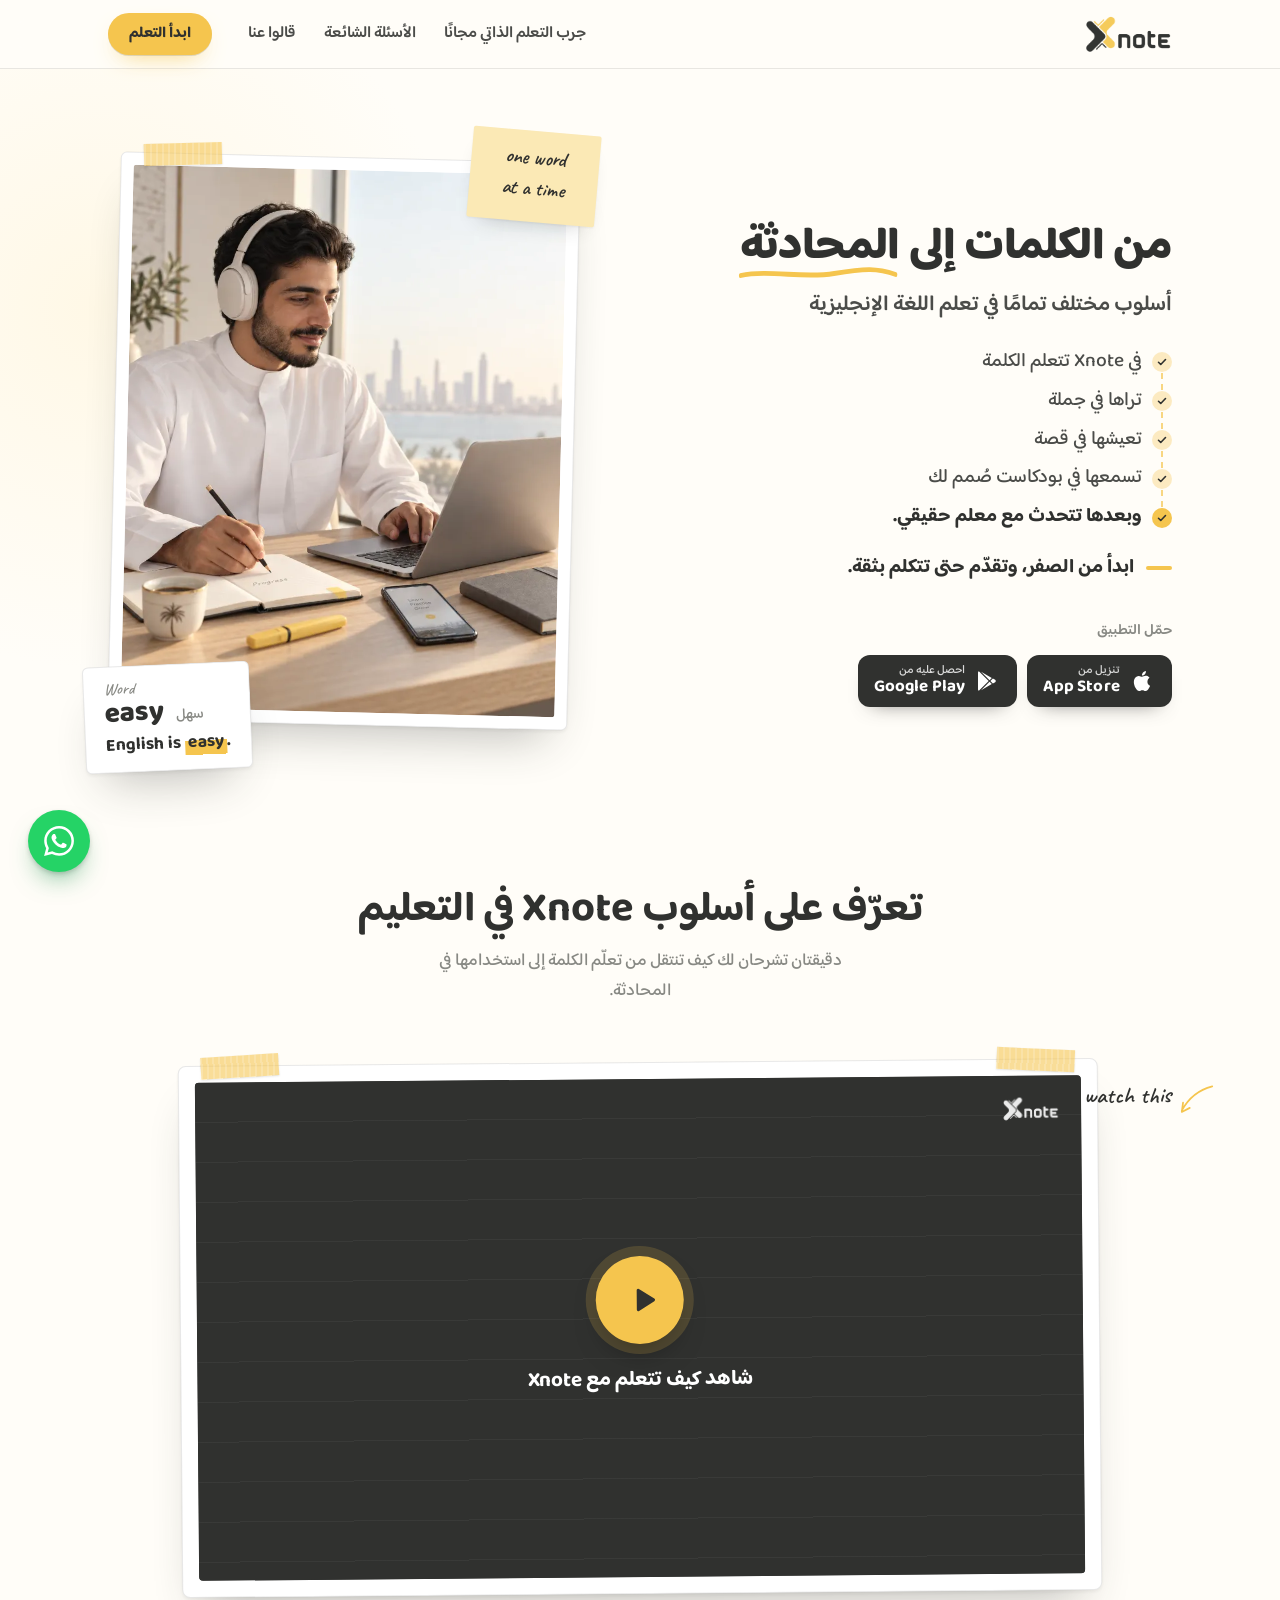
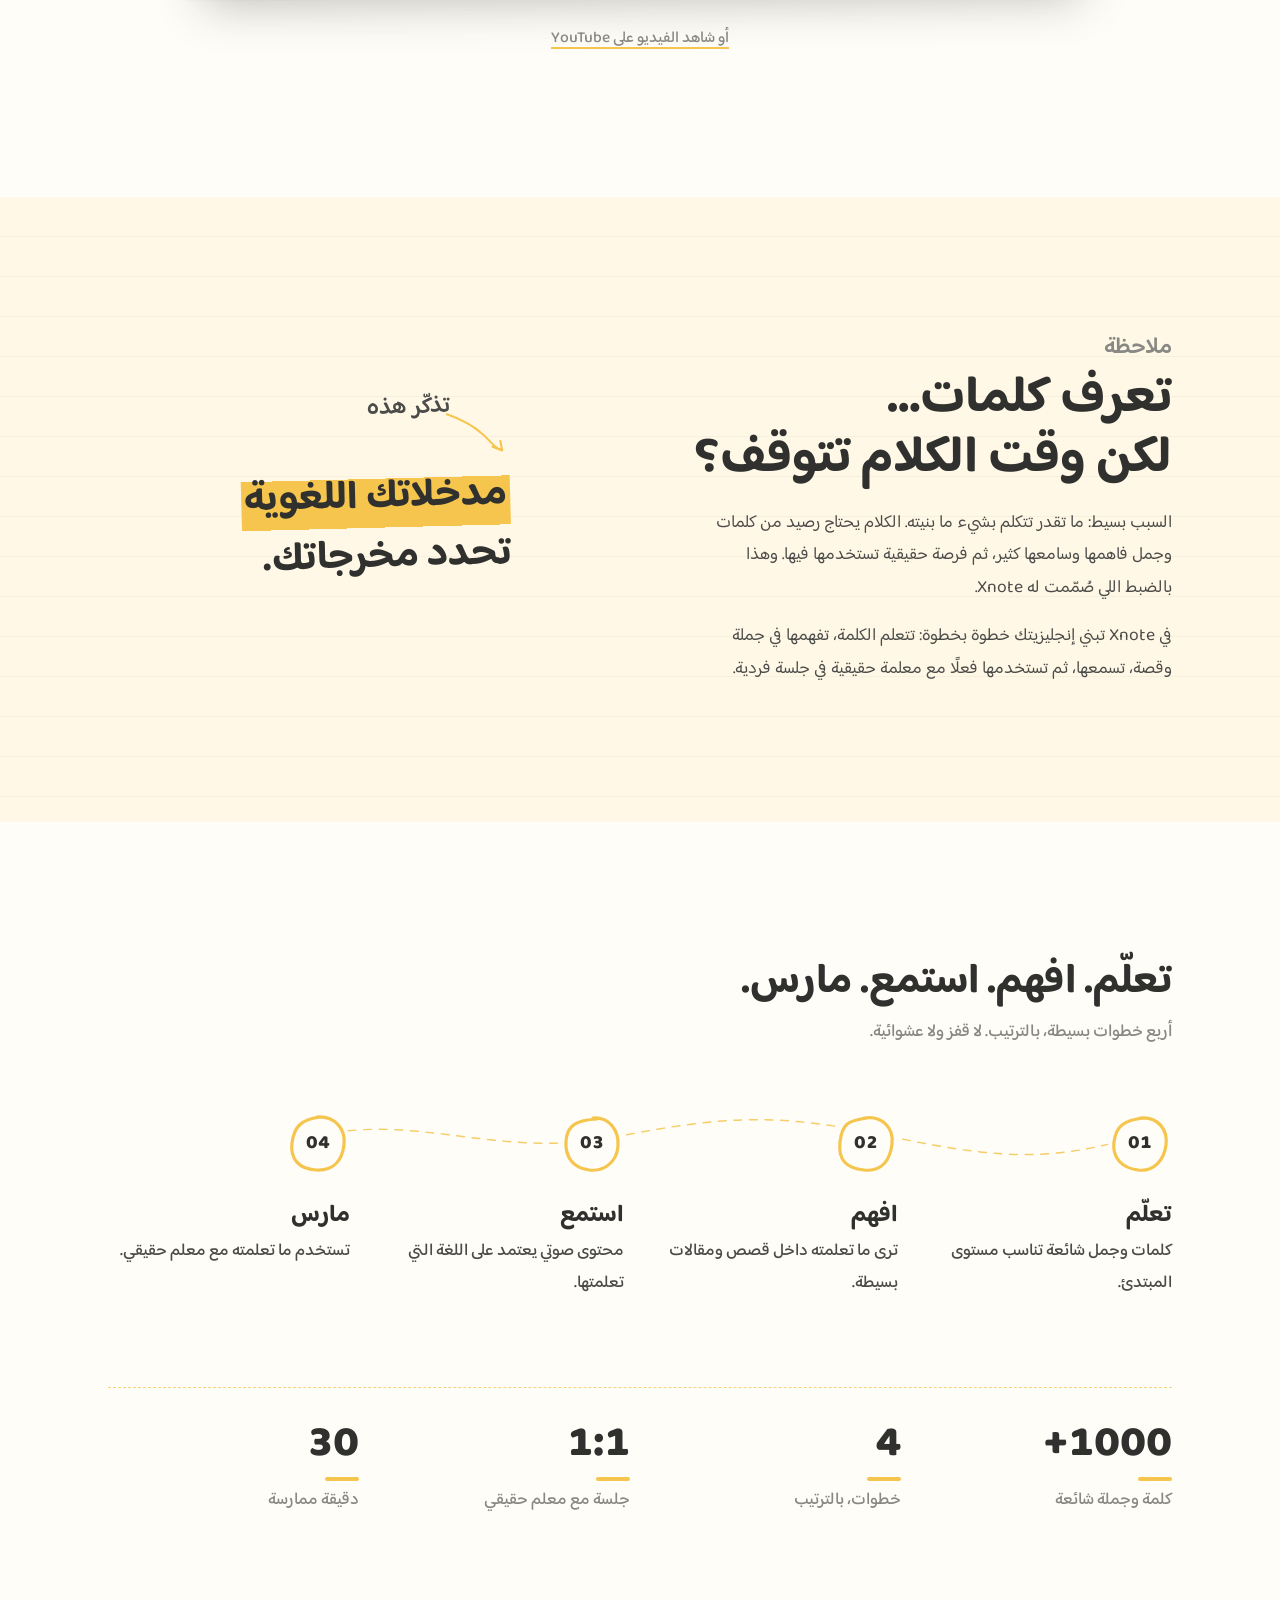
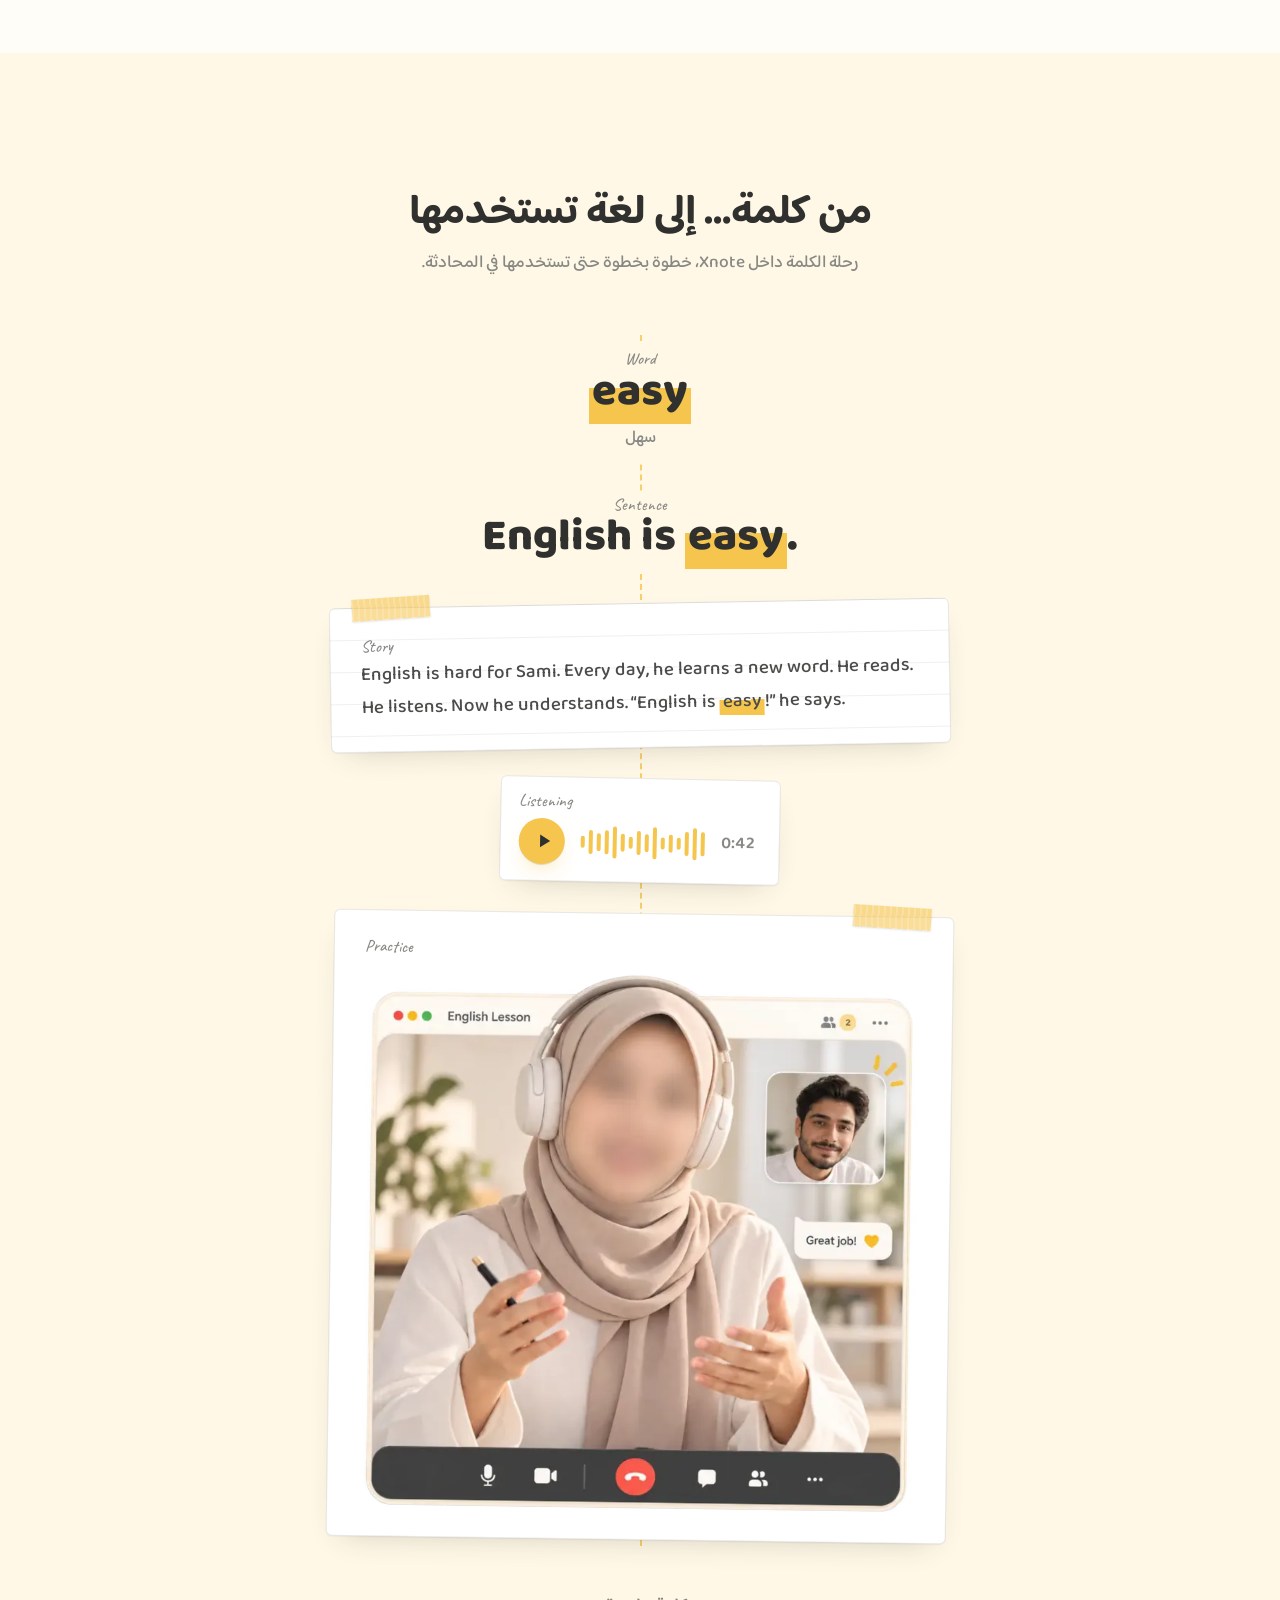
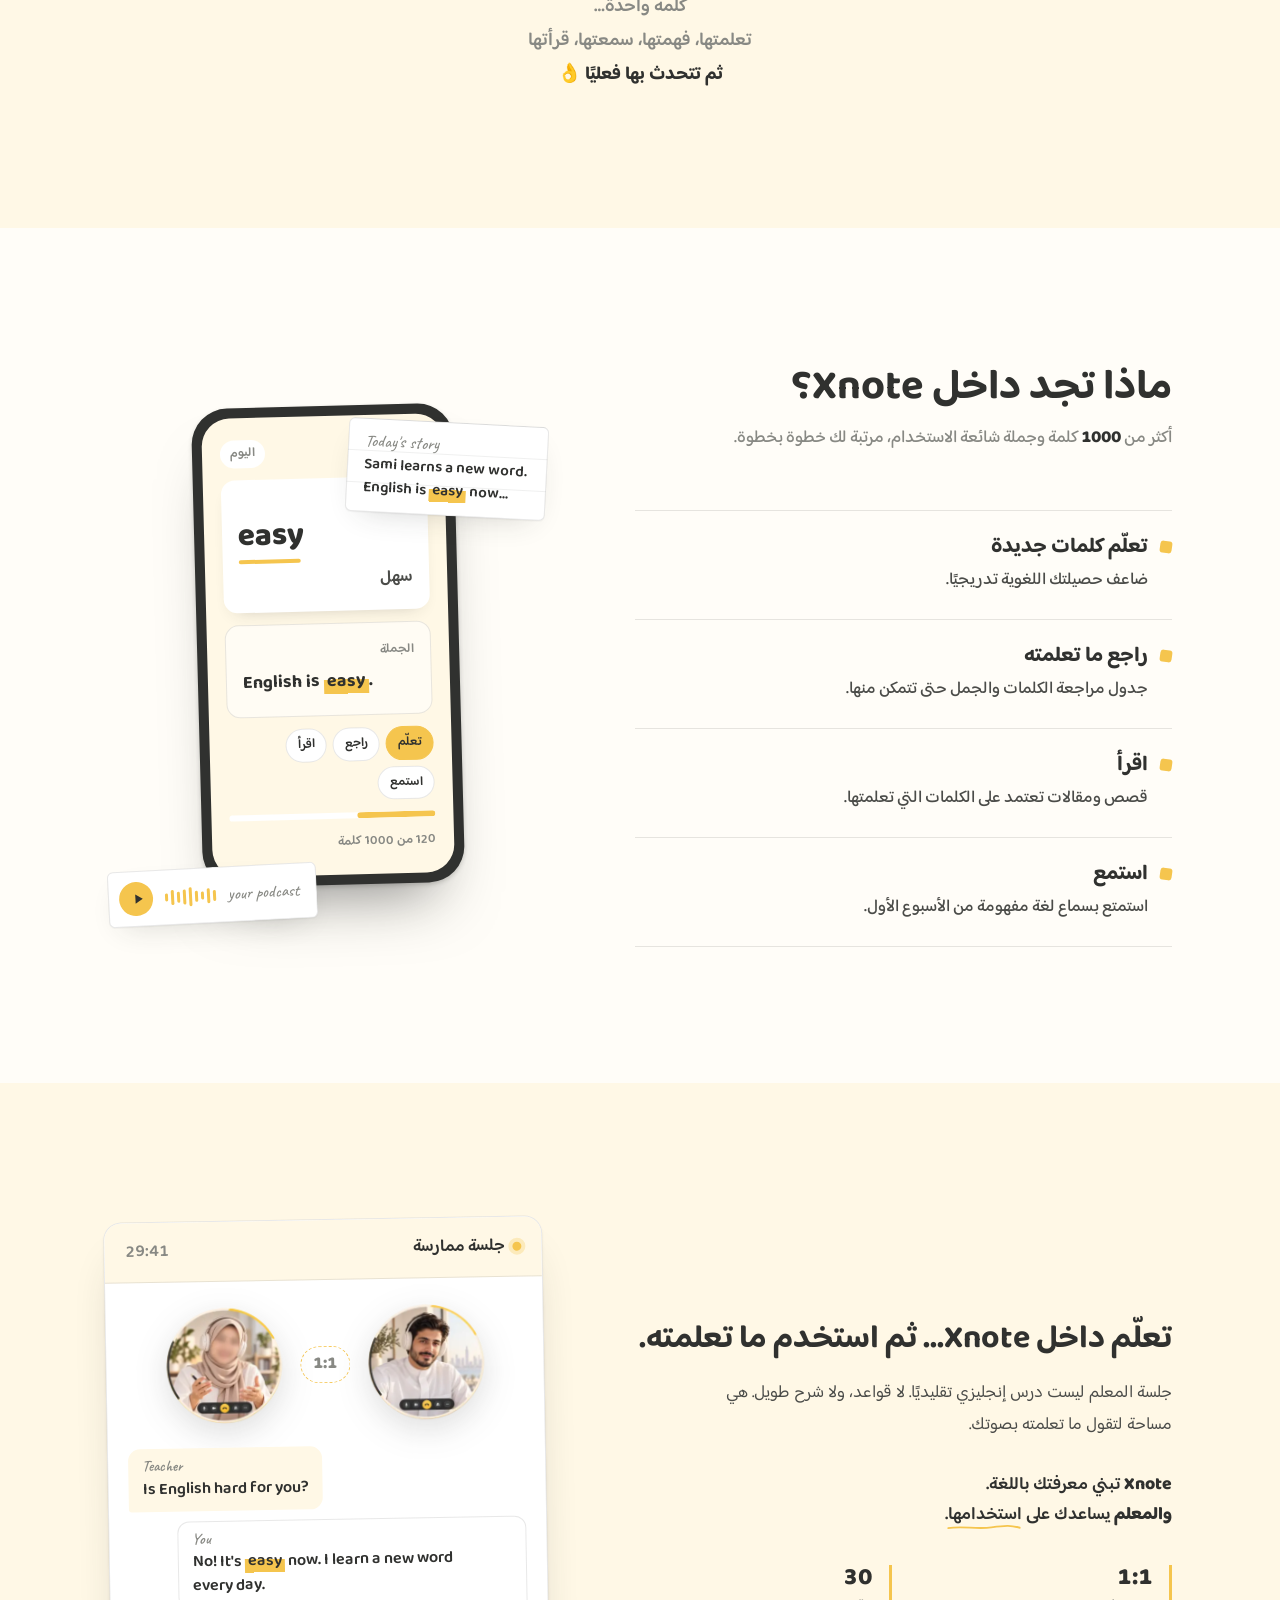
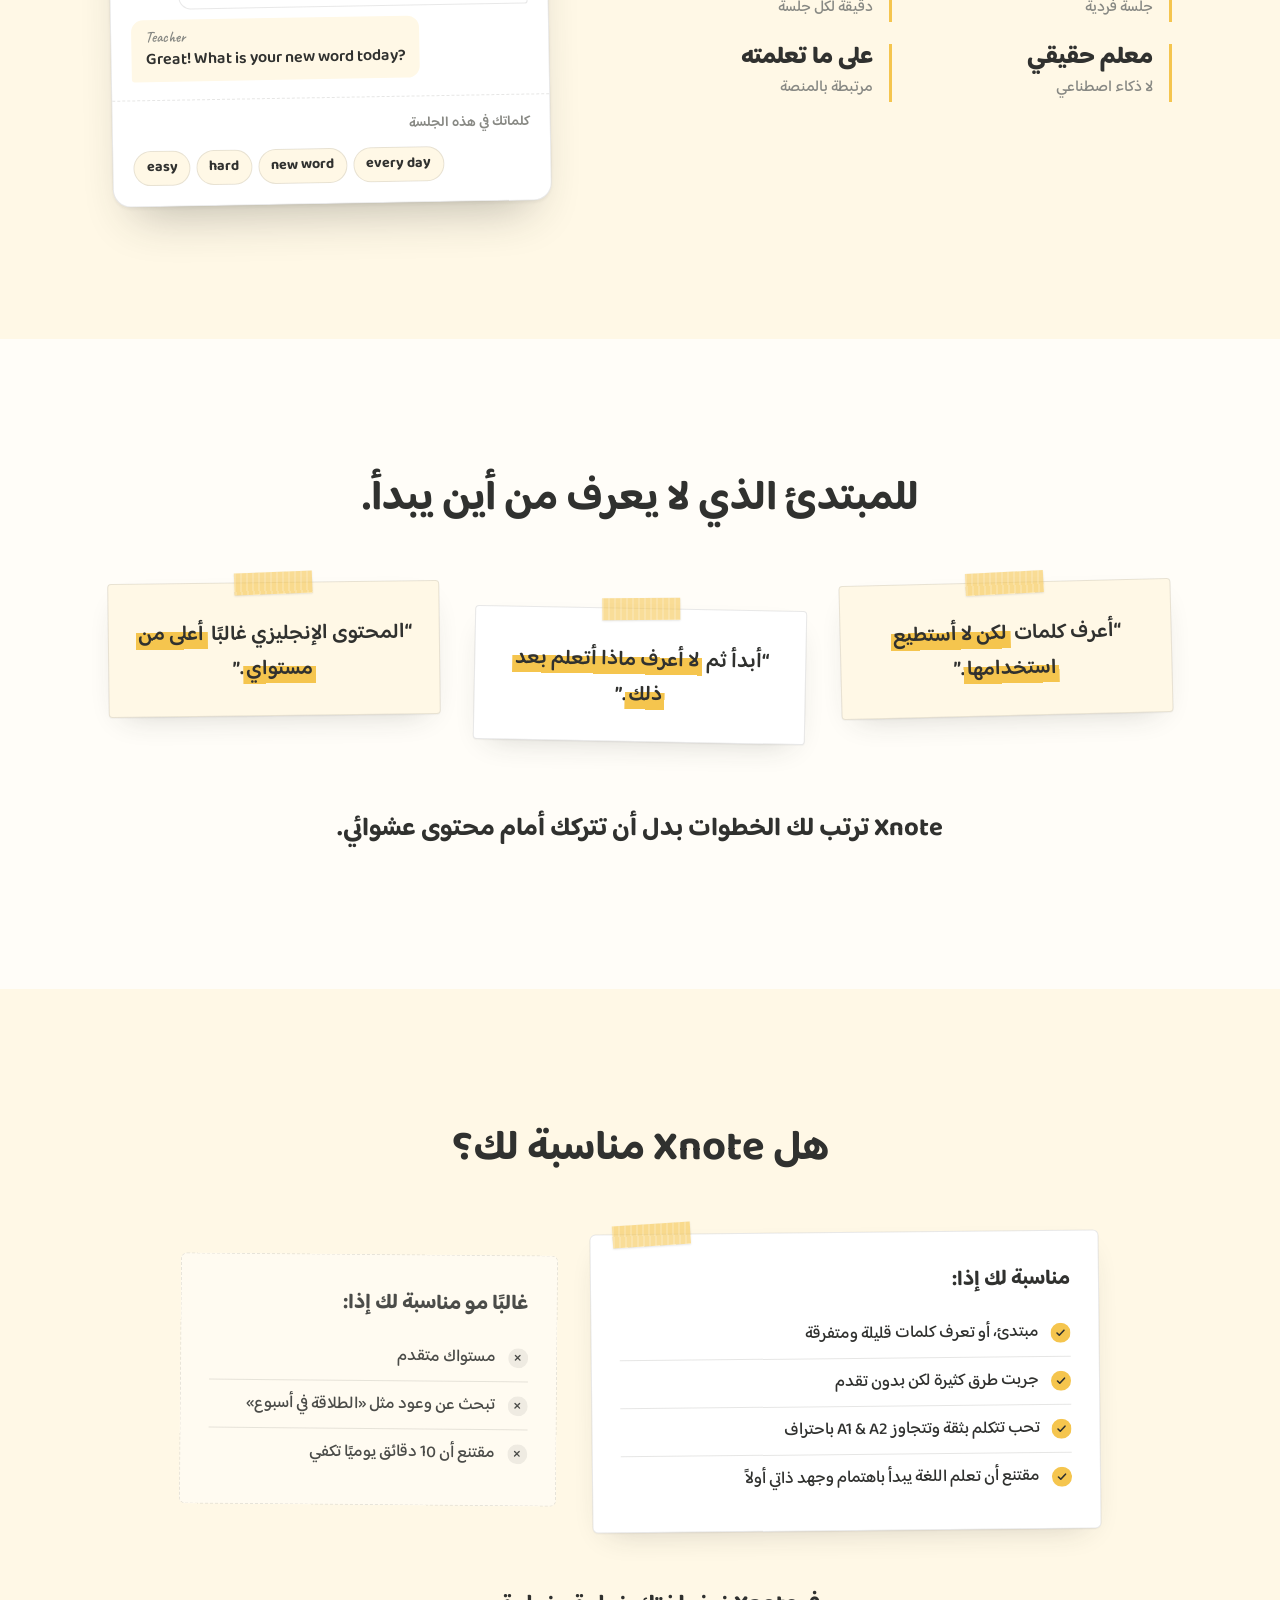
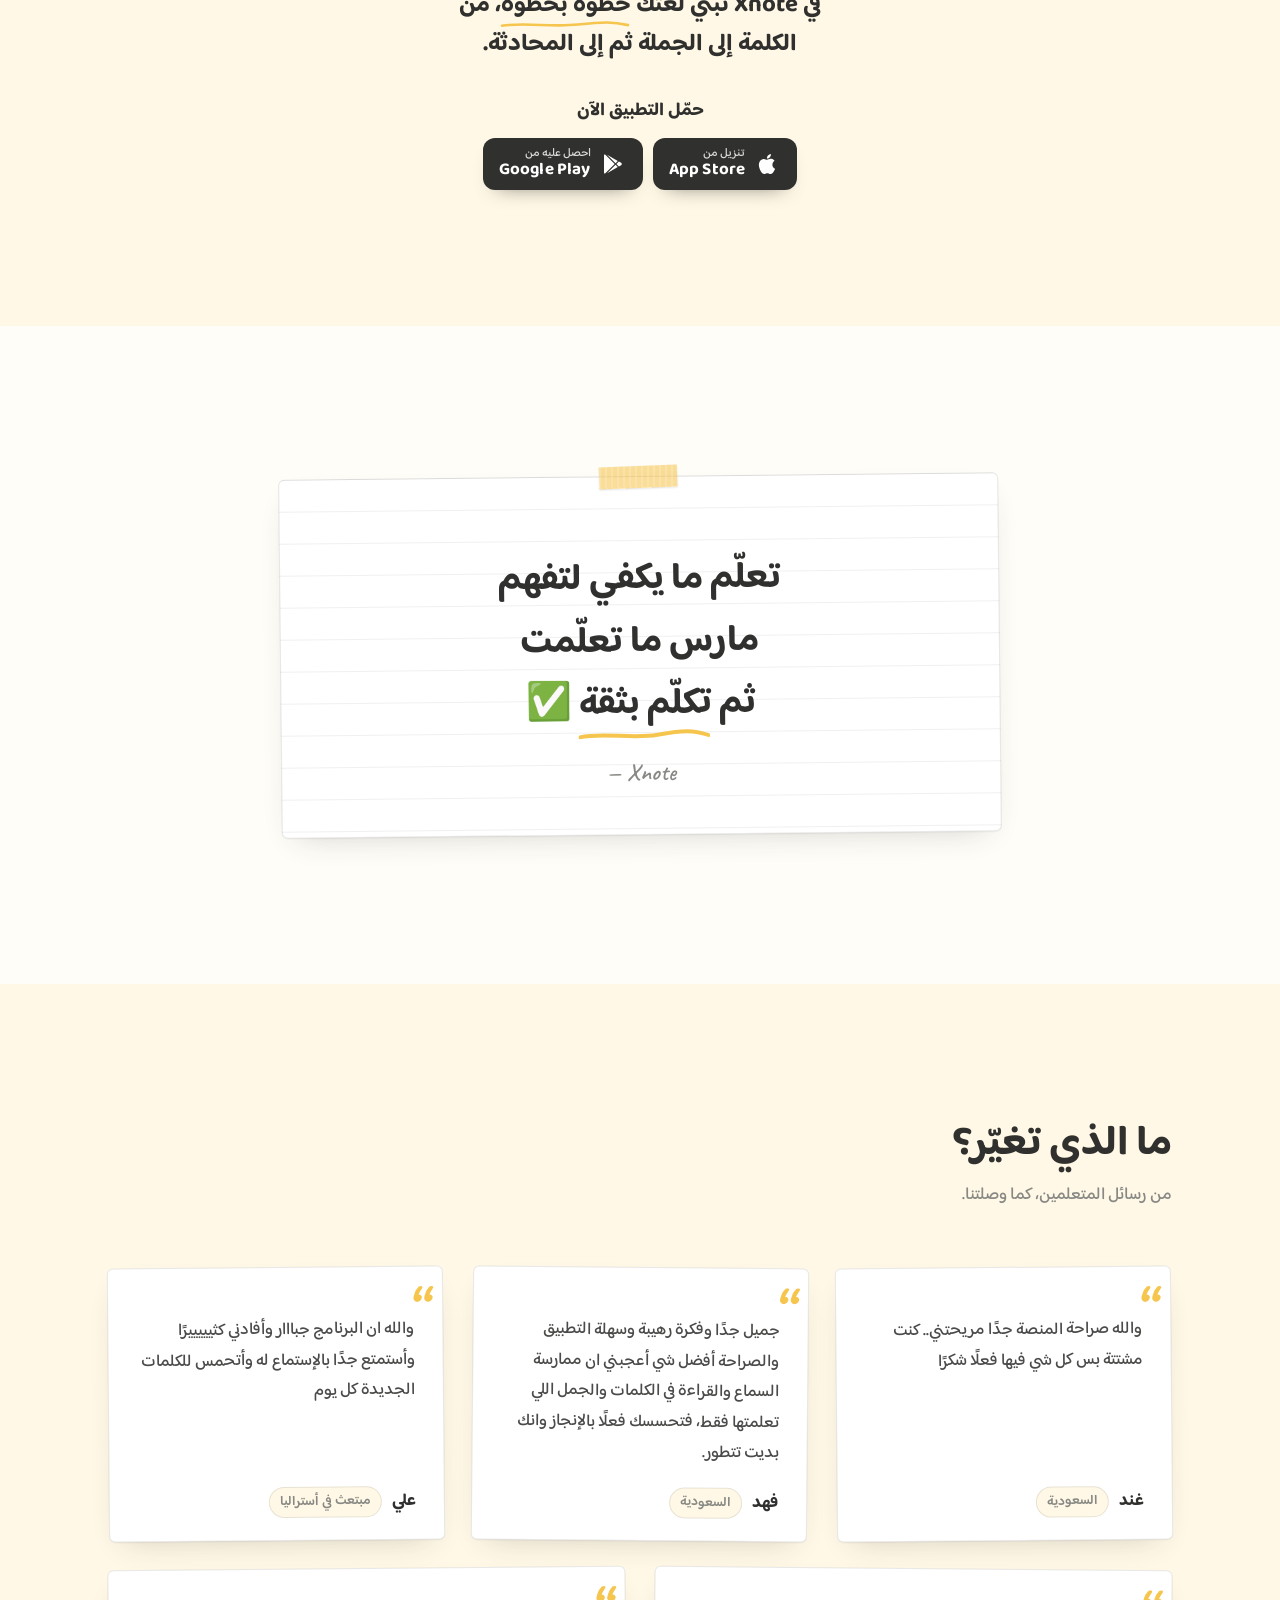
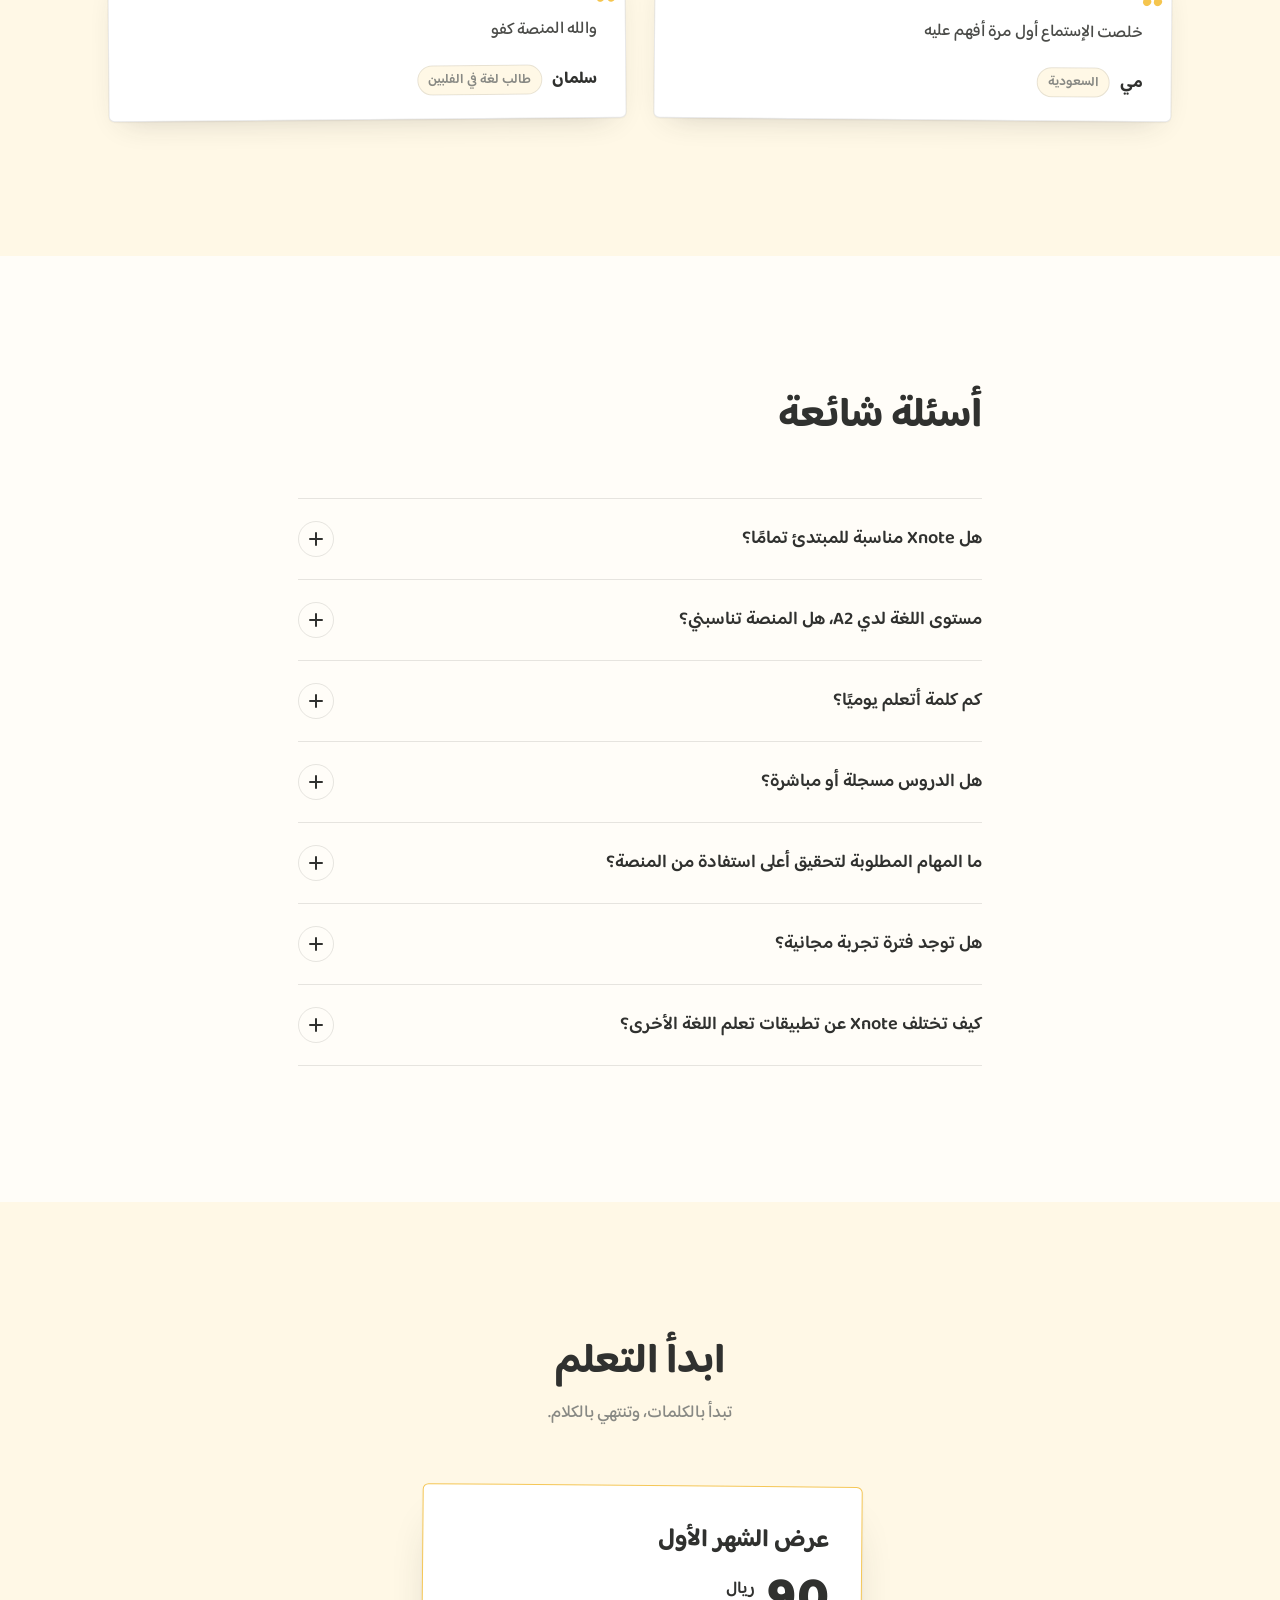
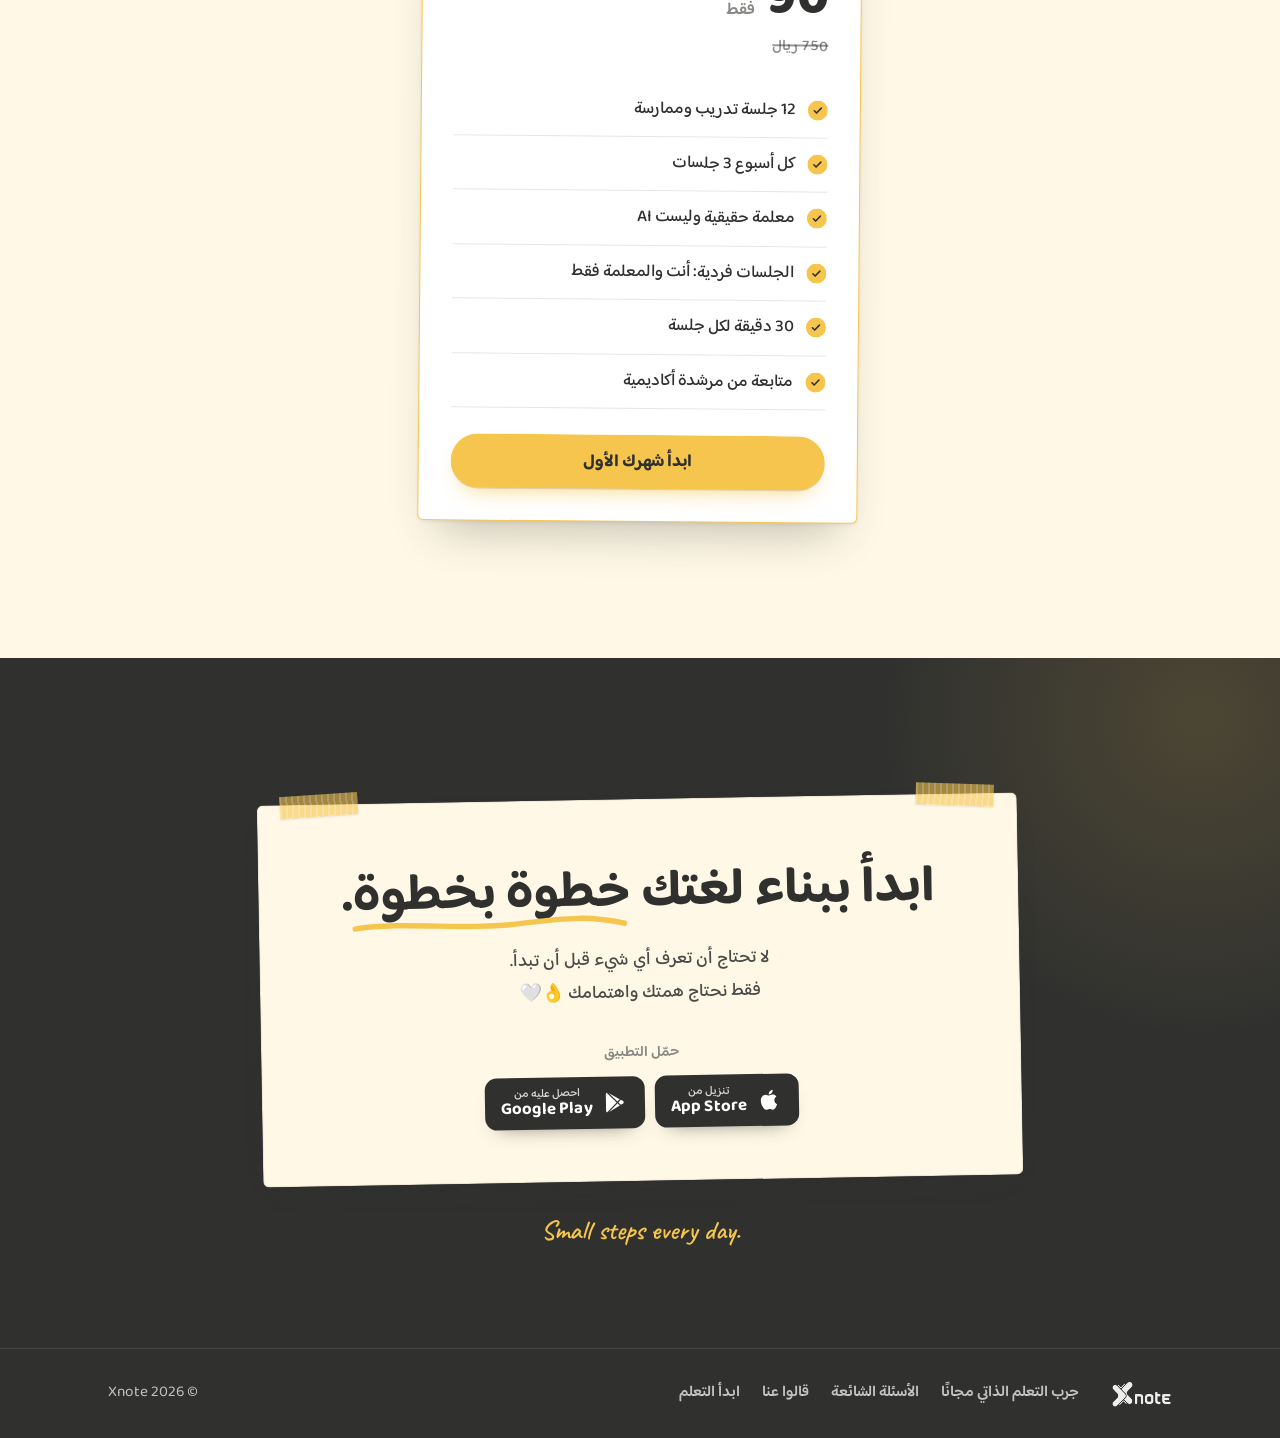
==== commit 680859b1: "Offer at 90 SAR with new features, FAQ rewrite, final CTA copy - Philosophy sheet: a check mark afte" ====
--- a/index.html
+++ b/index.html
@@ -10,7 +10,7 @@
   <link rel="preconnect" href="https://fonts.googleapis.com">
   <link rel="preconnect" href="https://fonts.gstatic.com" crossorigin>
   <link href="https://fonts.googleapis.com/css2?family=Baloo+Bhaijaan+2:wght@400;500;600;700;800&family=Caveat:wght@500;600&display=swap" rel="stylesheet">
-  <link rel="stylesheet" href="styles.css?v=12">
+  <link rel="stylesheet" href="styles.css?v=13">
 </head>
 <body>
 
@@ -59,7 +59,7 @@
           <div class="apps__row">
             <a class="app-badge" href="https://apps.apple.com/sa/app/xnote/id6757708845" target="_blank" rel="noopener" aria-label="تنزيل تطبيق Xnote من App Store">
               <svg class="app-badge__icon" viewBox="0 0 24 24" aria-hidden="true"><path d="M18.71 19.5c-.83 1.24-1.71 2.45-3.05 2.47-1.34.03-1.77-.79-3.29-.79-1.53 0-2 .77-3.27.82-1.31.05-2.3-1.32-3.14-2.53C4.25 17 2.94 12.45 4.7 9.39c.87-1.52 2.43-2.48 4.12-2.51 1.28-.02 2.5.87 3.29.87.78 0 2.26-1.07 3.81-.91.65.03 2.47.26 3.64 1.98-.09.06-2.17 1.28-2.15 3.81.03 3.02 2.65 4.03 2.68 4.04-.03.07-.42 1.44-1.38 2.83M13 3.5c.73-.83 1.94-1.46 2.94-1.5.13 1.17-.34 2.35-1.04 3.19-.69.85-1.83 1.51-2.95 1.42-.15-1.15.41-2.35 1.05-3.11z"/></svg>
-              <span class="app-badge__text"><small>تنزيل من</small><b dir="ltr">App Store</b></span>
+              <span class="app-badge__text"><small>تنزيل من</small><b dir="ltr" class="nowrap">App Store</b></span>
             </a>
             <a class="app-badge" href="https://play.google.com/store/apps/details?id=com.montajraqami.xnote" target="_blank" rel="noopener" aria-label="تنزيل تطبيق Xnote من Google Play">
               <svg class="app-badge__icon" viewBox="0 0 24 24" aria-hidden="true"><path d="M3 20.5V3.5c0-.59.34-1.11.84-1.35L13.69 12l-9.85 9.85c-.5-.25-.84-.76-.84-1.35m13.81-5.38L6.05 21.34l8.49-8.49 2.27 2.27m3.35-4.31c.34.27.59.69.59 1.19s-.22.9-.57 1.18l-2.29 1.32-2.5-2.5 2.5-2.5 2.27 1.31M6.05 2.66l10.76 6.22-2.27 2.27-8.49-8.49z"/></svg>
@@ -380,7 +380,7 @@
       <div class="apps__row">
         <a class="app-badge" href="https://apps.apple.com/sa/app/xnote/id6757708845" target="_blank" rel="noopener" aria-label="تنزيل تطبيق Xnote من App Store">
         <svg class="app-badge__icon" viewBox="0 0 24 24" aria-hidden="true"><path d="M18.71 19.5c-.83 1.24-1.71 2.45-3.05 2.47-1.34.03-1.77-.79-3.29-.79-1.53 0-2 .77-3.27.82-1.31.05-2.3-1.32-3.14-2.53C4.25 17 2.94 12.45 4.7 9.39c.87-1.52 2.43-2.48 4.12-2.51 1.28-.02 2.5.87 3.29.87.78 0 2.26-1.07 3.81-.91.65.03 2.47.26 3.64 1.98-.09.06-2.17 1.28-2.15 3.81.03 3.02 2.65 4.03 2.68 4.04-.03.07-.42 1.44-1.38 2.83M13 3.5c.73-.83 1.94-1.46 2.94-1.5.13 1.17-.34 2.35-1.04 3.19-.69.85-1.83 1.51-2.95 1.42-.15-1.15.41-2.35 1.05-3.11z"/></svg>
-        <span class="app-badge__text"><small>تنزيل من</small><b dir="ltr">App Store</b></span>
+        <span class="app-badge__text"><small>تنزيل من</small><b dir="ltr" class="nowrap">App Store</b></span>
         </a>
         <a class="app-badge" href="https://play.google.com/store/apps/details?id=com.montajraqami.xnote" target="_blank" rel="noopener" aria-label="تنزيل تطبيق Xnote من Google Play">
         <svg class="app-badge__icon" viewBox="0 0 24 24" aria-hidden="true"><path d="M3 20.5V3.5c0-.59.34-1.11.84-1.35L13.69 12l-9.85 9.85c-.5-.25-.84-.76-.84-1.35m13.81-5.38L6.05 21.34l8.49-8.49 2.27 2.27m3.35-4.31c.34.27.59.69.59 1.19s-.22.9-.57 1.18l-2.29 1.32-2.5-2.5 2.5-2.5 2.27 1.31M6.05 2.66l10.76 6.22-2.27 2.27-8.49-8.49z"/></svg>
@@ -398,7 +398,7 @@
       <span class="tape tape--c"></span>
       <p>تعلّم ما يكفي لتفهم</p>
       <p>مارس ما تعلّمت</p>
-      <p>ثم <span class="u-draw">تكلّم بثقة<svg class="u-draw__svg" viewBox="0 0 300 16" preserveAspectRatio="none" aria-hidden="true"><path d="M4 10 C60 4, 120 13, 180 8 S260 3, 296 9"/></svg></span></p>
+      <p>ثم <span class="u-draw">تكلّم بثقة<svg class="u-draw__svg" viewBox="0 0 300 16" preserveAspectRatio="none" aria-hidden="true"><path d="M4 10 C60 4, 120 13, 180 8 S260 3, 296 9"/></svg></span> <span class="nowrap">✅</span></p>
       <footer class="hand" dir="ltr">— Xnote</footer>
     </blockquote>
   </div>
@@ -455,27 +455,27 @@
       </div>
       <div class="faq__item">
         <h3><button class="faq__q" type="button" aria-expanded="false" aria-controls="faq-2" id="faq-2-btn">مستوى اللغة لدي A2، هل المنصة تناسبني؟<span class="faq__icon" aria-hidden="true"></span></button></h3>
-        <div class="faq__panel" id="faq-2" role="region" aria-labelledby="faq-2-btn"><div class="faq__body"><p>Xnote مبنية أساسًا للمبتدئين (A0–A1). إذا كان مستواك A2 فقد تجد بداية المحتوى سهلة، لكن المراجعة والقراءة والاستماع بكلمات تعرفها، ثم استخدامها في جلسات الممارسة، تساعدك على تحويل ما تعرفه إلى كلام.</p></div></div>
+        <div class="faq__panel" id="faq-2" role="region" aria-labelledby="faq-2-btn"><div class="faq__body"><p>Xnote مبنية أساسًا للمبتدئين (A0–A1). إذا كان مستواك A2 فقد تجد بداية المحتوى سهلة، لكن الفارق المفيد لك جلسات الممارسة، لأنها راح تساعدك تستخدم مخزونك من الكلمات في محادثة حقيقية مناسبة لمستواك.</p></div></div>
       </div>
       <div class="faq__item">
         <h3><button class="faq__q" type="button" aria-expanded="false" aria-controls="faq-3" id="faq-3-btn">كم كلمة أتعلم يوميًا؟<span class="faq__icon" aria-hidden="true"></span></button></h3>
-        <div class="faq__panel" id="faq-3" role="region" aria-labelledby="faq-3-btn"><div class="faq__body"><p>تتعلم كل يوم مجموعة صغيرة من الكلمات والجمل الجديدة، ثم تراجع ما سبق. الهدف ليس العدد، بل أن تفهم كل كلمة وتستخدمها. المنصة تحتوي على أكثر من 1000 كلمة وجملة شائعة تسير فيها بالتسلسل.</p></div></div>
-      </div>
-      <div class="faq__item">
-        <h3><button class="faq__q" type="button" aria-expanded="false" aria-controls="faq-4" id="faq-4-btn">هل يوجد دروس مسجلة أو مباشرة؟<span class="faq__icon" aria-hidden="true"></span></button></h3>
-        <div class="faq__panel" id="faq-4" role="region" aria-labelledby="faq-4-btn"><div class="faq__body"><p>Xnote ليست دروسًا مسجلة. تتعلم بنفسك داخل التطبيق: كلمات جديدة، مراجعة، قراءة، واستماع. وفي الباقة المتكاملة تحصل على جلسات فردية مباشرة مع مدرب، هدفها الممارسة والكلام.</p></div></div>
+        <div class="faq__panel" id="faq-3" role="region" aria-labelledby="faq-3-btn"><div class="faq__body"><p>مسموح لك حتى 10 كلمات يوميًا، لكن ننصح يوميًا من كلمتين حتى 5 كلمات. القليل المستمر يساعدك على الإتقان والاستفادة منها فعليًا في جلسات الممارسة.</p></div></div>
+      </div>
+      <div class="faq__item">
+        <h3><button class="faq__q" type="button" aria-expanded="false" aria-controls="faq-4" id="faq-4-btn">هل الدروس مسجلة أو مباشرة؟<span class="faq__icon" aria-hidden="true"></span></button></h3>
+        <div class="faq__panel" id="faq-4" role="region" aria-labelledby="faq-4-btn"><div class="faq__body"><p>جلسات التدريب والممارسة فردية ومباشرة، يكون معك معلمة حقيقية وليس AI. هدف الجلسات تدربك على المحادثة وليس مجرد شرح قواعد نظرية!</p></div></div>
       </div>
       <div class="faq__item">
         <h3><button class="faq__q" type="button" aria-expanded="false" aria-controls="faq-5" id="faq-5-btn">ما المهام المطلوبة لتحقيق أعلى استفادة من المنصة؟<span class="faq__icon" aria-hidden="true"></span></button></h3>
-        <div class="faq__panel" id="faq-5" role="region" aria-labelledby="faq-5-btn"><div class="faq__body"><p>أربع مهام يومية بسيطة: تعلّم الكلمات الجديدة، راجع ما سبق، اقرأ قصة أو مقالًا بمستواك، واستمع إلى البودكاست. وإذا كنت في الباقة المتكاملة، احضر جلساتك واستخدم فيها ما تعلمته.</p></div></div>
+        <div class="faq__panel" id="faq-5" role="region" aria-labelledby="faq-5-btn"><div class="faq__body"><p>أربع مهام يومية بسيطة: تعلّم الكلمات الجديدة، راجع ما سبق، اقرأ قصة أو مقالًا بمستواك، واستمع إلى البودكاست. وإذا كنت مشتركًا في عرض الشهر الأول، احضر جلساتك واستخدم فيها ما تعلمته.</p></div></div>
       </div>
       <div class="faq__item">
         <h3><button class="faq__q" type="button" aria-expanded="false" aria-controls="faq-6" id="faq-6-btn">هل توجد فترة تجربة مجانية؟<span class="faq__icon" aria-hidden="true"></span></button></h3>
-        <div class="faq__panel" id="faq-6" role="region" aria-labelledby="faq-6-btn"><div class="faq__body"><p>أنشئ حسابك من <a href="https://xnote.net/signup">صفحة التسجيل</a>، وستظهر لك خيارات التجربة والاشتراك المتاحة حاليًا.</p></div></div>
-      </div>
-      <div class="faq__item">
-        <h3><button class="faq__q" type="button" aria-expanded="false" aria-controls="faq-7" id="faq-7-btn">كيف تختلف Xnote عن تطبيقات حفظ الكلمات؟<span class="faq__icon" aria-hidden="true"></span></button></h3>
-        <div class="faq__panel" id="faq-7" role="region" aria-labelledby="faq-7-btn"><div class="faq__body"><p>تطبيقات الحفظ تعطيك كلمة وتتوقف. Xnote تأخذ الكلمة إلى جملة، ثم قصة، ثم صوت، ثم جلسة تستخدمها فيها. الكلمة لا تبقى وحدها.</p></div></div>
+        <div class="faq__panel" id="faq-6" role="region" aria-labelledby="faq-6-btn"><div class="faq__body"><p>حمّل التطبيق مباشرة واستمتع بفترة تجريبية لباقة التعلم الذاتي لمدة يومين مجانًا.</p></div></div>
+      </div>
+      <div class="faq__item">
+        <h3><button class="faq__q" type="button" aria-expanded="false" aria-controls="faq-7" id="faq-7-btn">كيف تختلف Xnote عن تطبيقات تعلم اللغة الأخرى؟<span class="faq__icon" aria-hidden="true"></span></button></h3>
+        <div class="faq__panel" id="faq-7" role="region" aria-labelledby="faq-7-btn"><div class="faq__body"><p>ميزة أسلوب Xnote أنك تعيش في محيط مخزونك اللغوي بشكل مستمر: تقرأ وتسمع وتكتب شيئًا مفهومًا لك، ثم تتحدث بناءً على ما تعلمت من كلمات.</p></div></div>
       </div>
     </div>
   </div>
@@ -492,15 +492,17 @@
       <li class="plan plan--featured sheet reveal">
         <h3 class="plan__name">عرض الشهر الأول</h3>
         <p class="plan__price">
-          <span class="plan__amount">50</span>
+          <span class="plan__amount">90</span>
           <span class="plan__unit"><span class="plan__cur">ريال</span><span class="plan__per">فقط</span></span>
         </p>
+        <p class="plan__meta"><s class="plan__old">750 ريال</s></p>
         <ul class="plan__list ruled-list">
-          <li>شهر كامل في باقة التعلم الذاتي: كلمات، مراجعة، قصص، بودكاست</li>
-          <li>8 جلسات فردية مع معلمة حقيقية</li>
-          <li>معلمة مناسبة لمستواك، ووقت تختاره أنت</li>
-          <li>بدون تجديد تلقائي</li>
-          <li>استرداد خلال أول 7 أيام</li>
+          <li>12 جلسة تدريب وممارسة</li>
+          <li>كل أسبوع 3 جلسات</li>
+          <li>معلمة حقيقية وليست AI</li>
+          <li>الجلسات فردية: أنت والمعلمة فقط</li>
+          <li>30 دقيقة لكل جلسة</li>
+          <li>متابعة من مرشدة أكاديمية</li>
         </ul>
         <a href="https://xnote.net/signup" class="btn btn--primary btn--block">ابدأ شهرك الأول</a>
       </li>
@@ -514,14 +516,13 @@
     <div class="final__sheet sheet ruled reveal">
       <span class="tape tape--l"></span><span class="tape tape--r"></span>
       <h2 id="final-title" class="h2 h2--xl h-split"><span class="h-line">ابدأ ببناء لغتك</span> <span class="h-line"><span class="u-draw">خطوة بخطوة<svg class="u-draw__svg" viewBox="0 0 300 16" preserveAspectRatio="none" aria-hidden="true"><path d="M4 10 C60 4, 120 13, 180 8 S260 3, 296 9"/></svg></span>.</span></h2>
-      <p class="final__text">لا تحتاج أن تعرف كل شيء قبل أن تبدأ.<br>تحتاج فقط أن تعرف ما الخطوة التالية.</p>
-      <a href="https://xnote.net/signup" class="btn btn--primary btn--lg">جرب التعلم الذاتي مجانًا</a>
+      <p class="final__text">لا تحتاج أن تعرف أي شيء قبل أن تبدأ.<br>فقط نحتاج همتك واهتمامك 👌🤍</p>
       <div class="apps apps--center">
             <span class="apps__label">حمّل التطبيق</span>
             <div class="apps__row">
               <a class="app-badge" href="https://apps.apple.com/sa/app/xnote/id6757708845" target="_blank" rel="noopener" aria-label="تنزيل تطبيق Xnote من App Store">
                 <svg class="app-badge__icon" viewBox="0 0 24 24" aria-hidden="true"><path d="M18.71 19.5c-.83 1.24-1.71 2.45-3.05 2.47-1.34.03-1.77-.79-3.29-.79-1.53 0-2 .77-3.27.82-1.31.05-2.3-1.32-3.14-2.53C4.25 17 2.94 12.45 4.7 9.39c.87-1.52 2.43-2.48 4.12-2.51 1.28-.02 2.5.87 3.29.87.78 0 2.26-1.07 3.81-.91.65.03 2.47.26 3.64 1.98-.09.06-2.17 1.28-2.15 3.81.03 3.02 2.65 4.03 2.68 4.04-.03.07-.42 1.44-1.38 2.83M13 3.5c.73-.83 1.94-1.46 2.94-1.5.13 1.17-.34 2.35-1.04 3.19-.69.85-1.83 1.51-2.95 1.42-.15-1.15.41-2.35 1.05-3.11z"/></svg>
-                <span class="app-badge__text"><small>تنزيل من</small><b dir="ltr">App Store</b></span>
+                <span class="app-badge__text"><small>تنزيل من</small><b dir="ltr" class="nowrap">App Store</b></span>
               </a>
               <a class="app-badge" href="https://play.google.com/store/apps/details?id=com.montajraqami.xnote" target="_blank" rel="noopener" aria-label="تنزيل تطبيق Xnote من Google Play">
                 <svg class="app-badge__icon" viewBox="0 0 24 24" aria-hidden="true"><path d="M3 20.5V3.5c0-.59.34-1.11.84-1.35L13.69 12l-9.85 9.85c-.5-.25-.84-.76-.84-1.35m13.81-5.38L6.05 21.34l8.49-8.49 2.27 2.27m3.35-4.31c.34.27.59.69.59 1.19s-.22.9-.57 1.18l-2.29 1.32-2.5-2.5 2.5-2.5 2.27 1.31M6.05 2.66l10.76 6.22-2.27 2.27-8.49-8.49z"/></svg>
@@ -554,7 +555,7 @@
   <div class="apps__row">
     <a class="app-badge" href="https://apps.apple.com/sa/app/xnote/id6757708845" target="_blank" rel="noopener" aria-label="تنزيل تطبيق Xnote من App Store">
       <svg class="app-badge__icon" viewBox="0 0 24 24" aria-hidden="true"><path d="M18.71 19.5c-.83 1.24-1.71 2.45-3.05 2.47-1.34.03-1.77-.79-3.29-.79-1.53 0-2 .77-3.27.82-1.31.05-2.3-1.32-3.14-2.53C4.25 17 2.94 12.45 4.7 9.39c.87-1.52 2.43-2.48 4.12-2.51 1.28-.02 2.5.87 3.29.87.78 0 2.26-1.07 3.81-.91.65.03 2.47.26 3.64 1.98-.09.06-2.17 1.28-2.15 3.81.03 3.02 2.65 4.03 2.68 4.04-.03.07-.42 1.44-1.38 2.83M13 3.5c.73-.83 1.94-1.46 2.94-1.5.13 1.17-.34 2.35-1.04 3.19-.69.85-1.83 1.51-2.95 1.42-.15-1.15.41-2.35 1.05-3.11z"/></svg>
-      <span class="app-badge__text"><small>تنزيل من</small><b dir="ltr">App Store</b></span>
+      <span class="app-badge__text"><small>تنزيل من</small><b dir="ltr" class="nowrap">App Store</b></span>
     </a>
     <a class="app-badge" href="https://play.google.com/store/apps/details?id=com.montajraqami.xnote" target="_blank" rel="noopener" aria-label="تنزيل تطبيق Xnote من Google Play">
       <svg class="app-badge__icon" viewBox="0 0 24 24" aria-hidden="true"><path d="M3 20.5V3.5c0-.59.34-1.11.84-1.35L13.69 12l-9.85 9.85c-.5-.25-.84-.76-.84-1.35m13.81-5.38L6.05 21.34l8.49-8.49 2.27 2.27m3.35-4.31c.34.27.59.69.59 1.19s-.22.9-.57 1.18l-2.29 1.32-2.5-2.5 2.5-2.5 2.27 1.31M6.05 2.66l10.76 6.22-2.27 2.27-8.49-8.49z"/></svg>
--- a/styles.css
+++ b/styles.css
@@ -573,6 +573,7 @@
 .final__sheet .h2 { max-width: 16ch; }
 .final__text { color: var(--ink-2); font-weight: 500; font-size: 1.12rem; line-height: 1.8; }
 .final__sheet .btn { margin-top: 10px; }
+.final__sheet .apps--center { margin-top: 10px; }
 .final__hand { text-align: center; color: var(--marker); margin-top: 34px; font-size: 1.7rem; }
 
 /* ---------- footer ---------- */
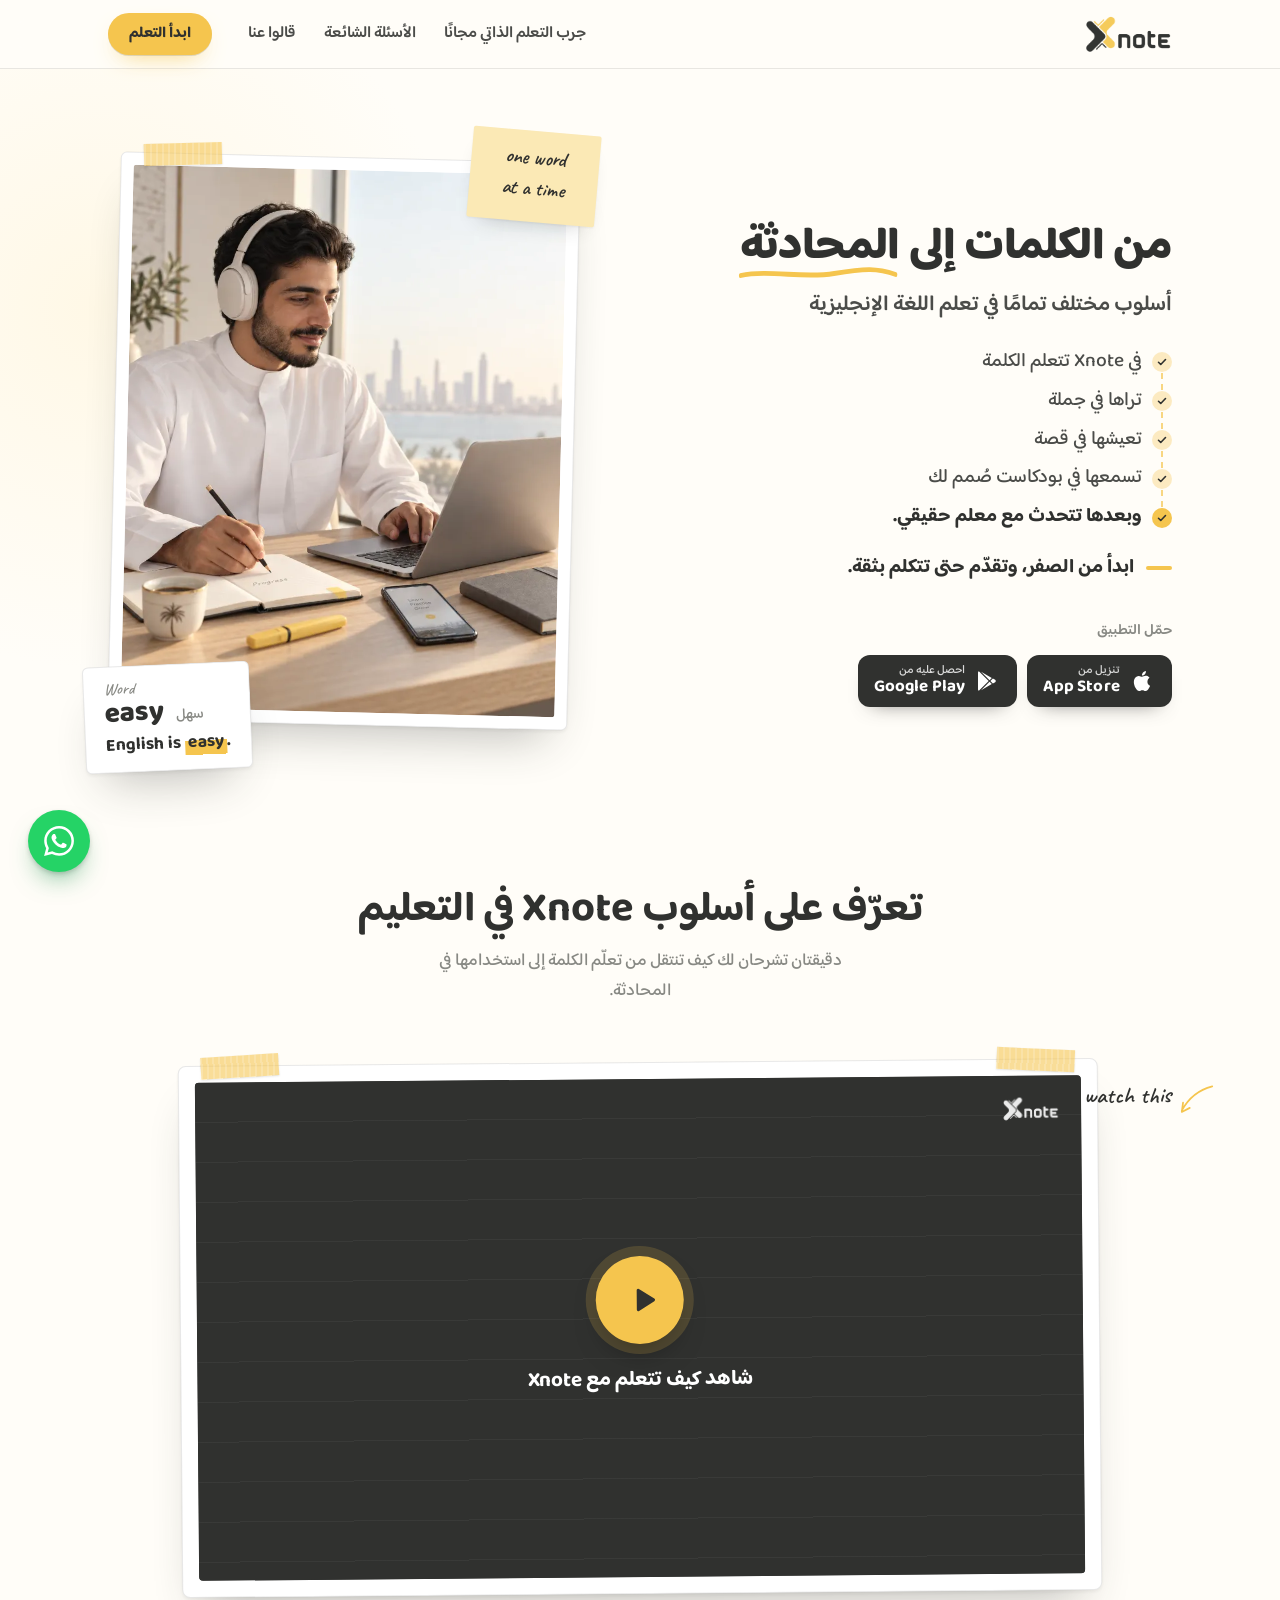
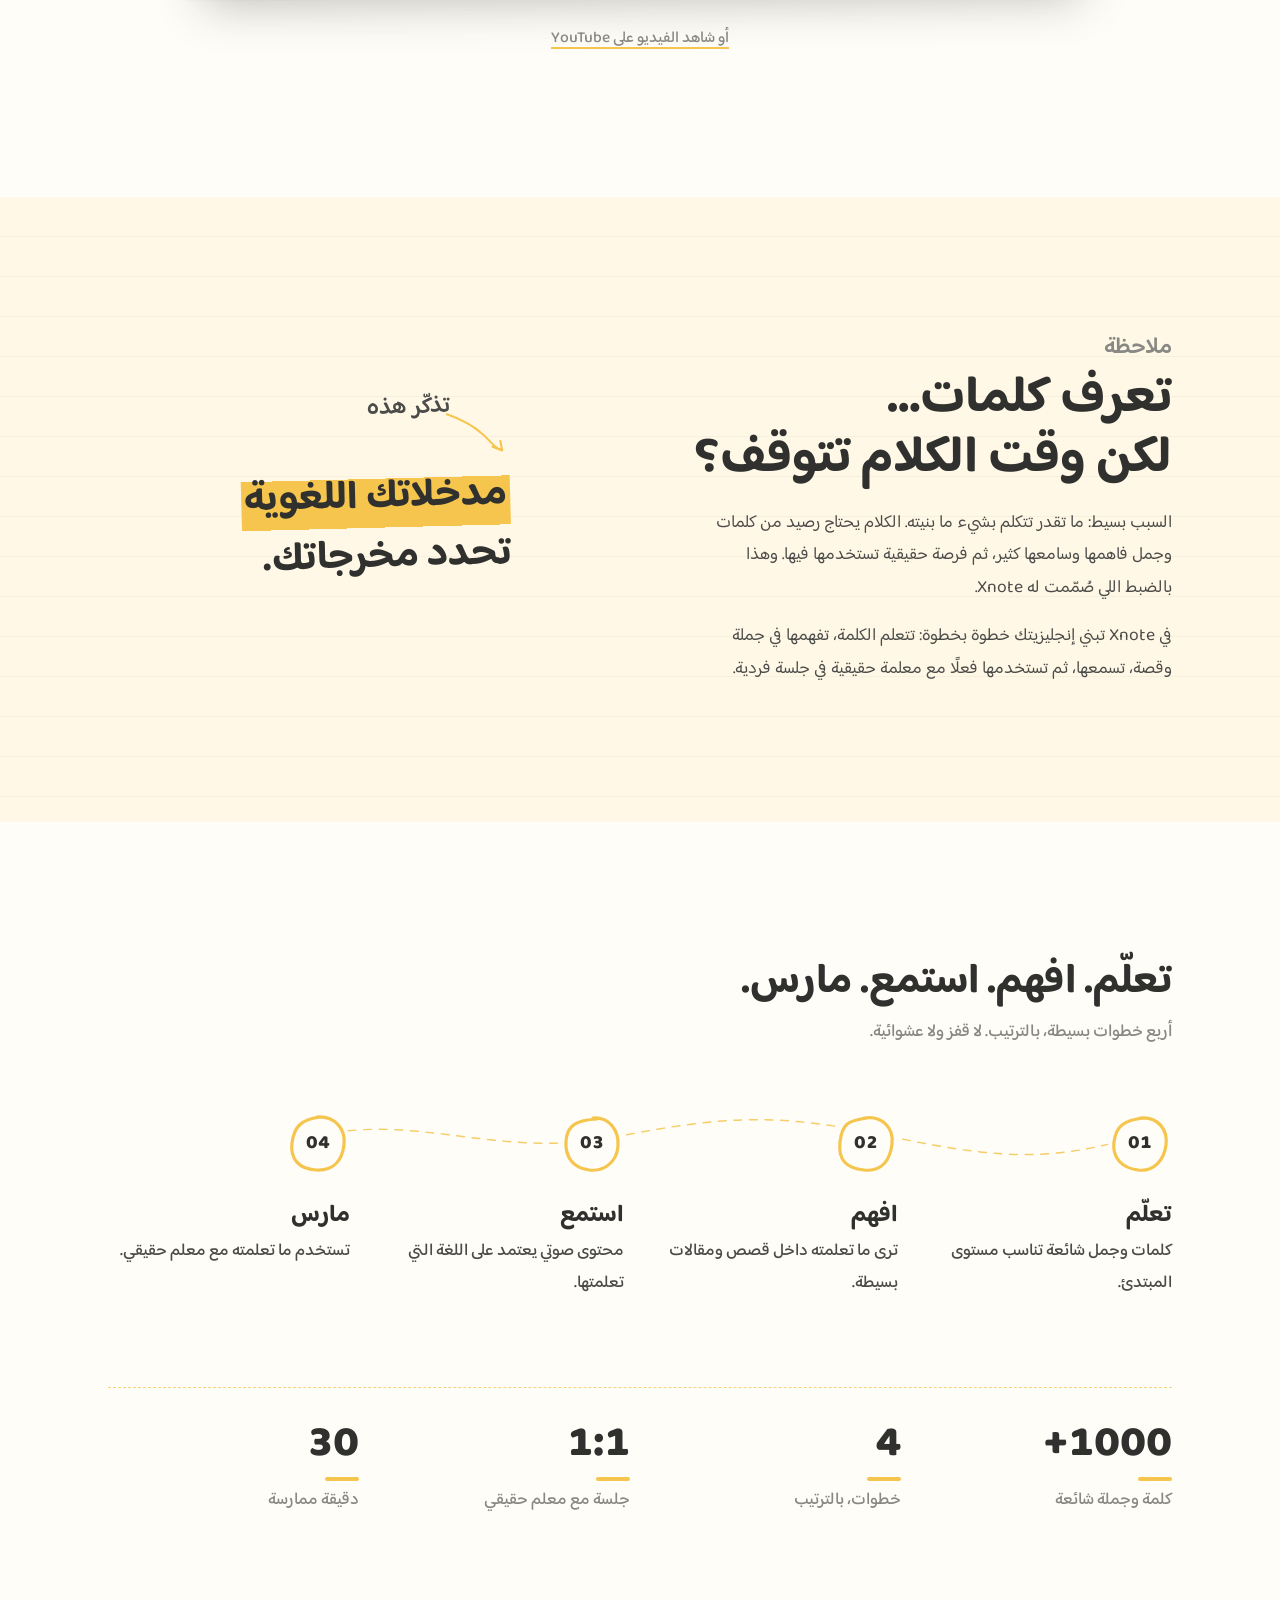
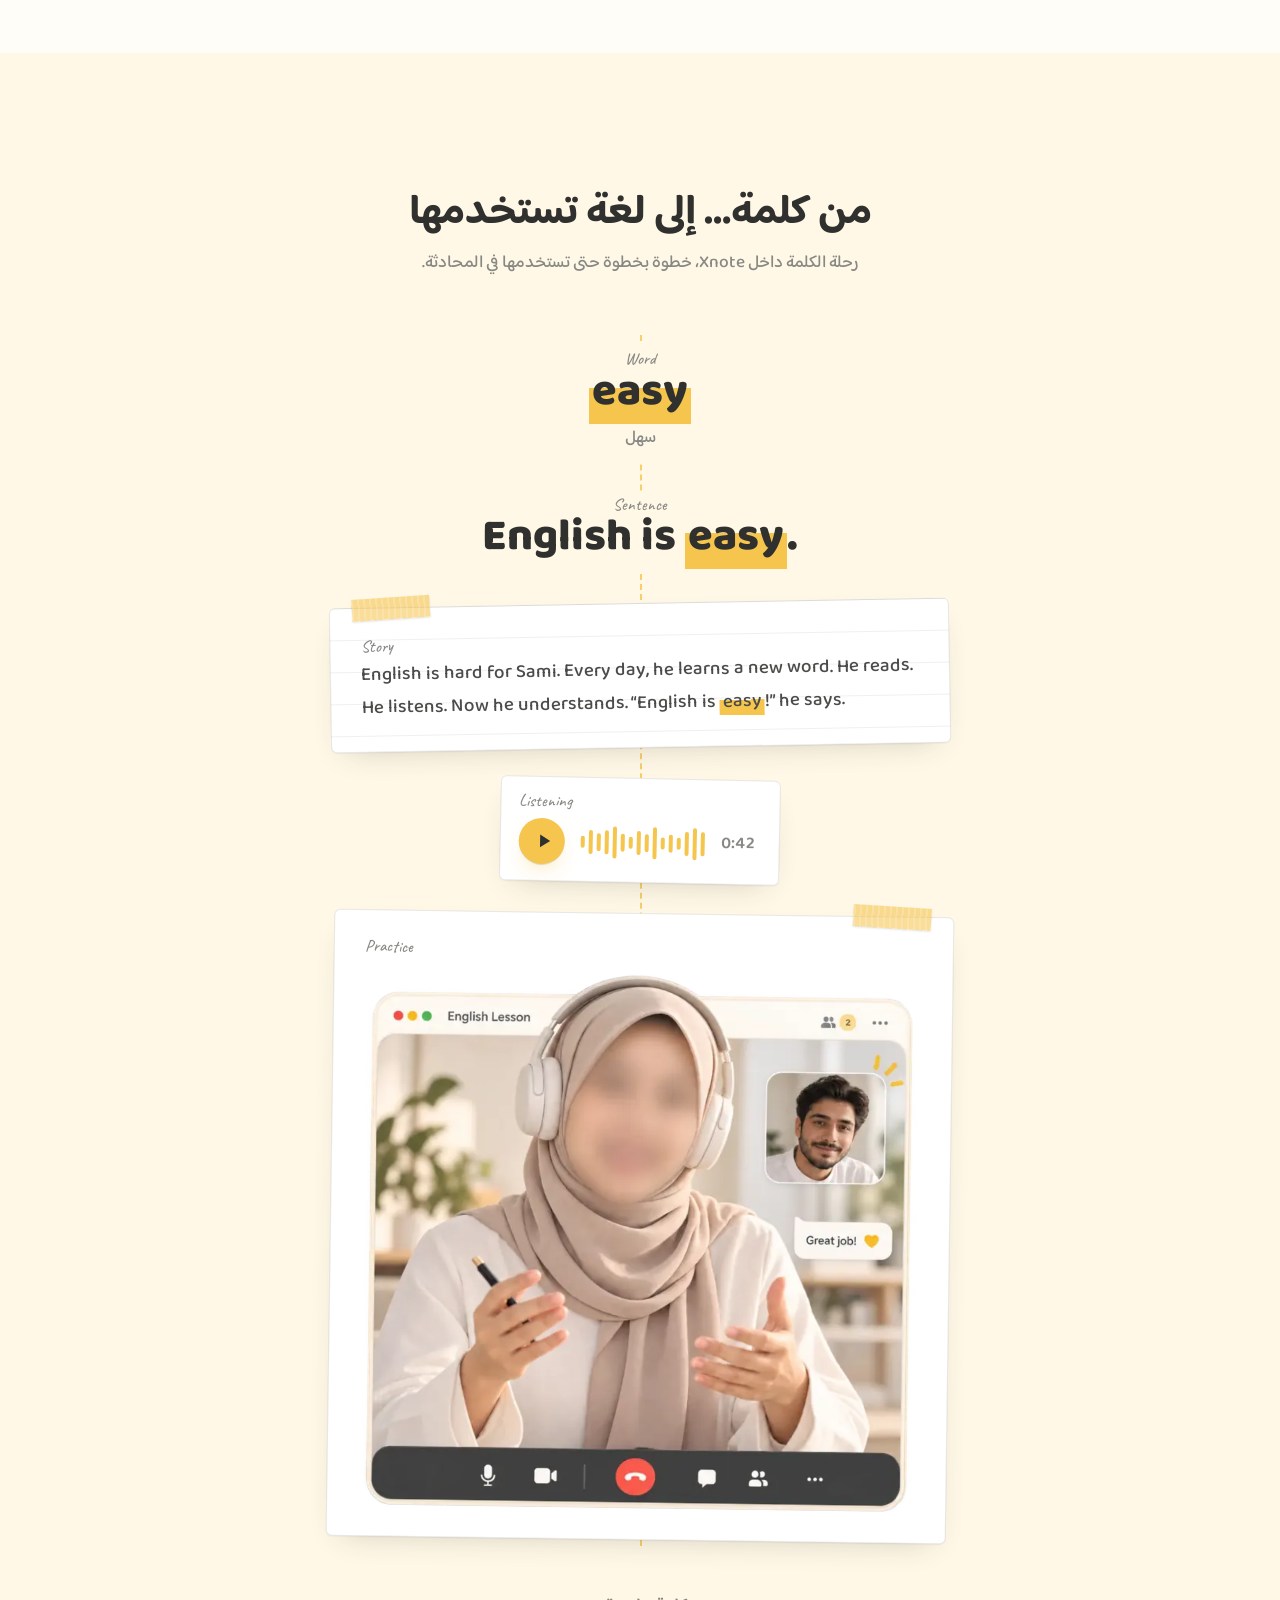
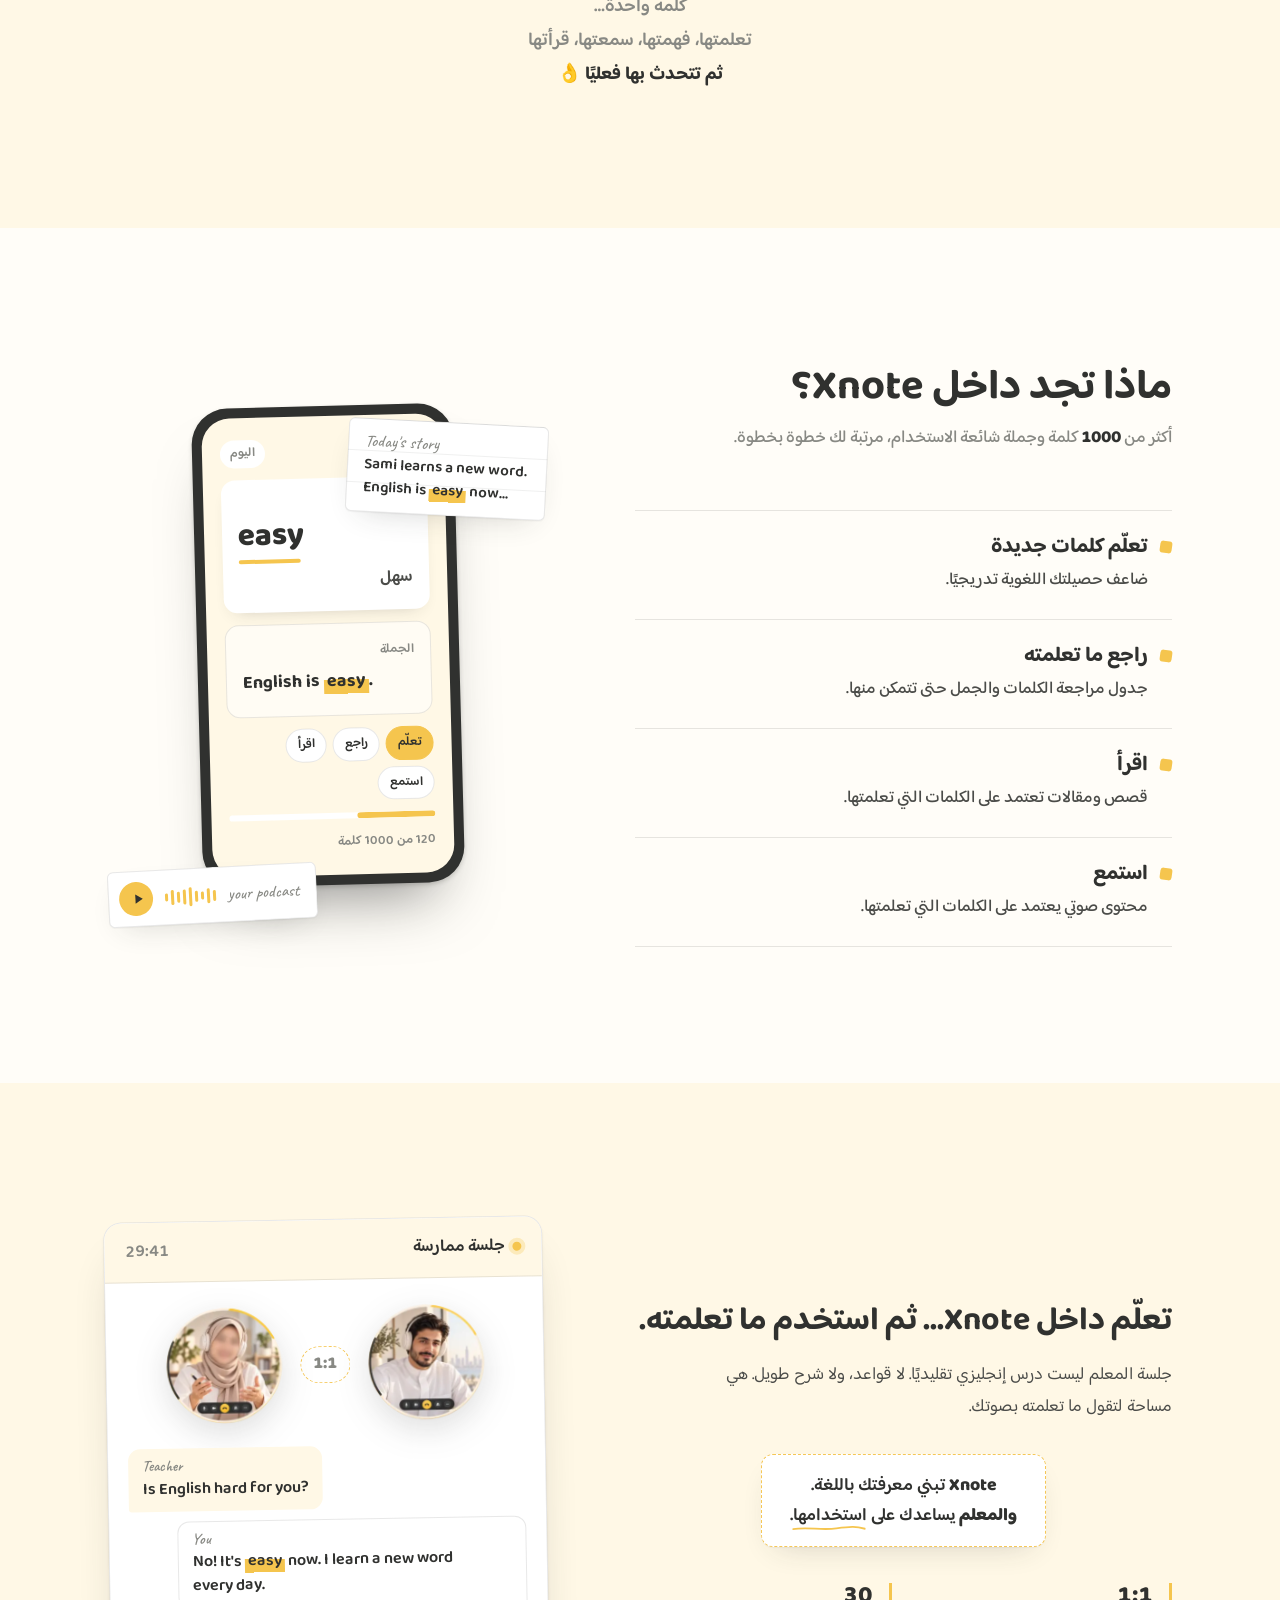
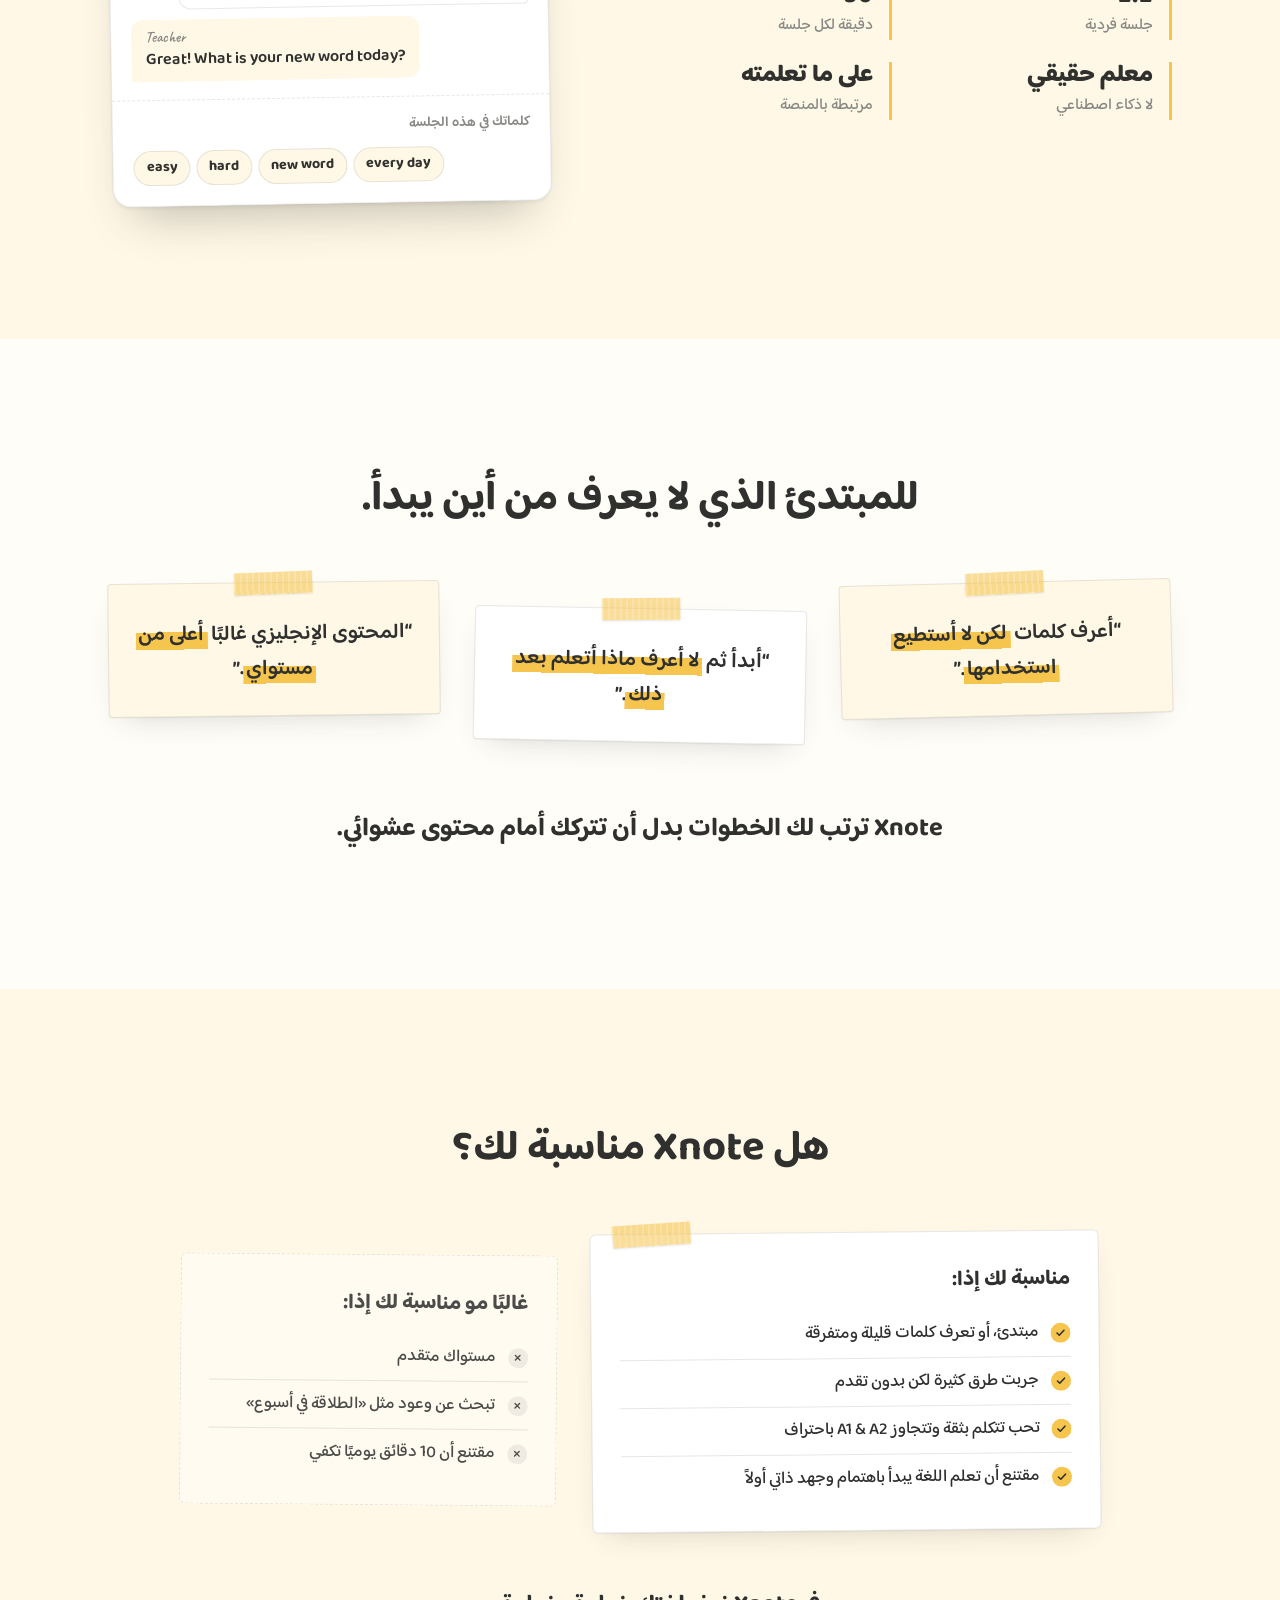
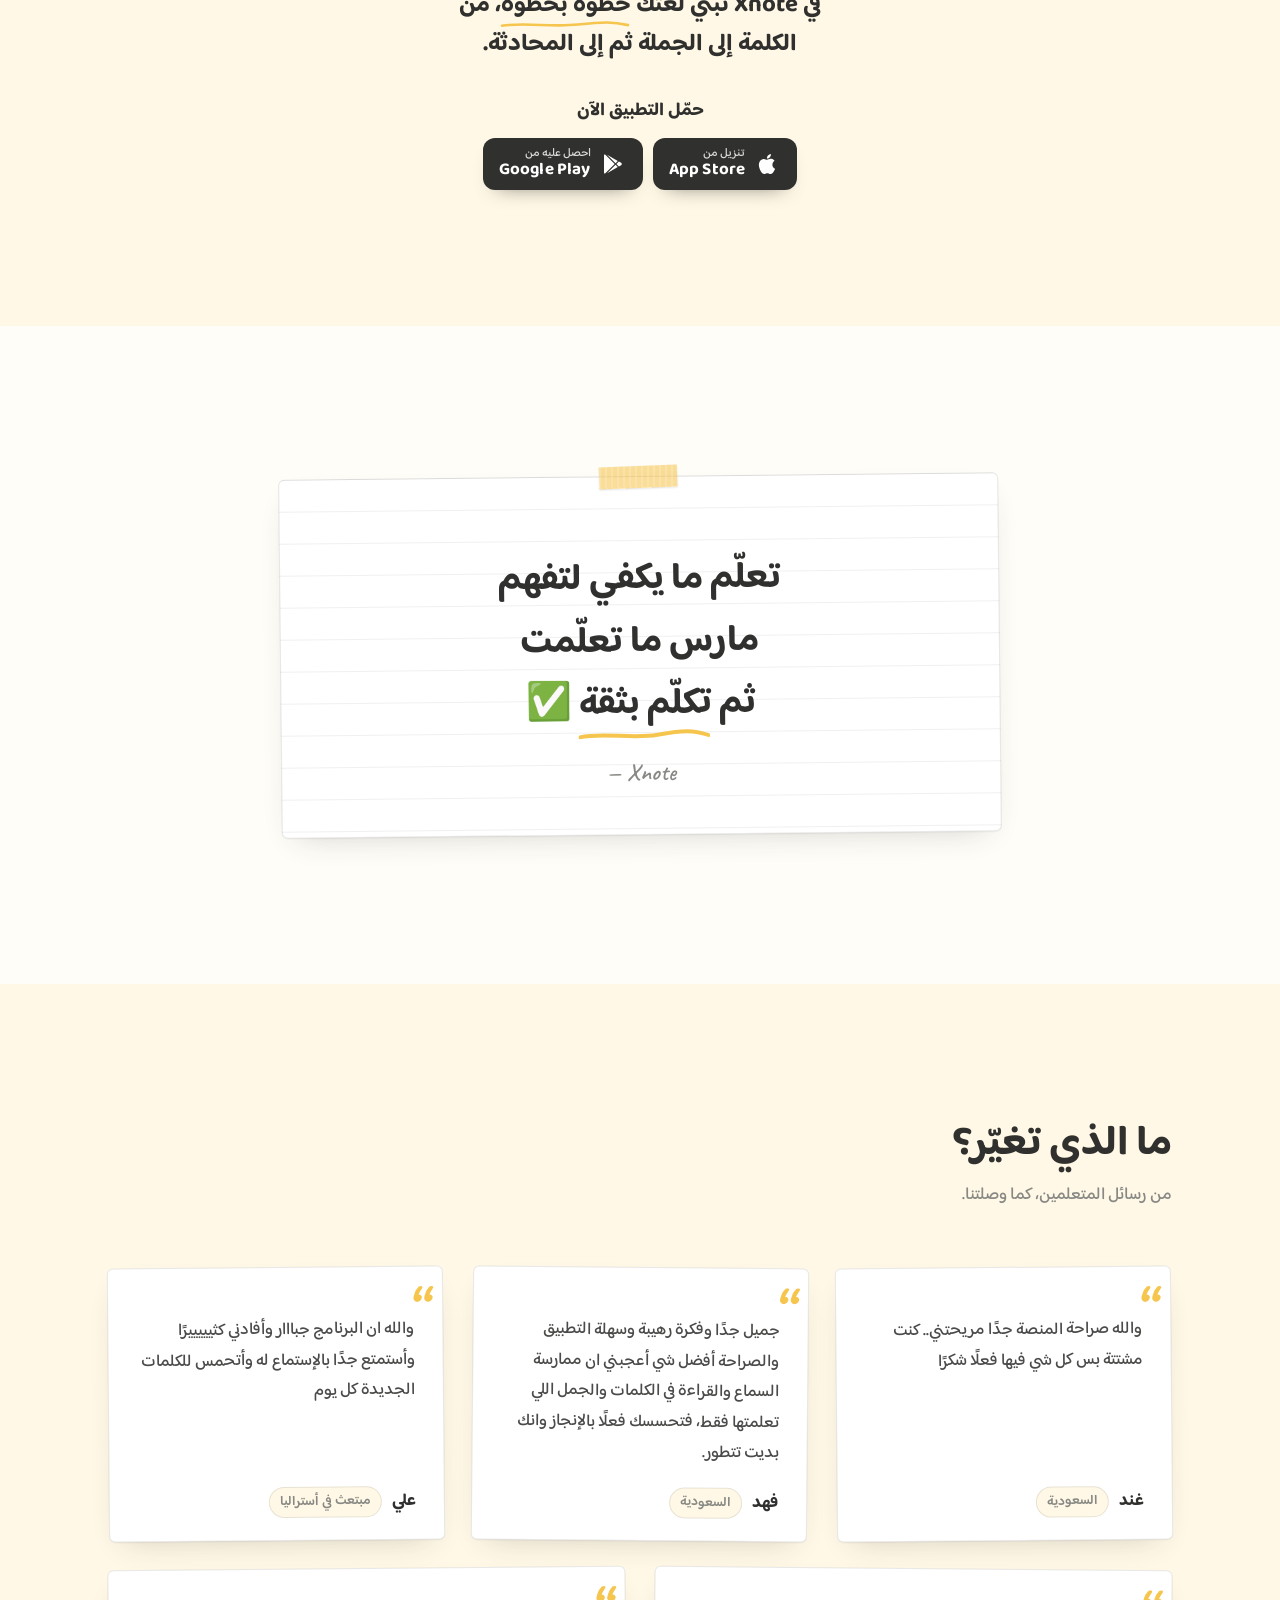
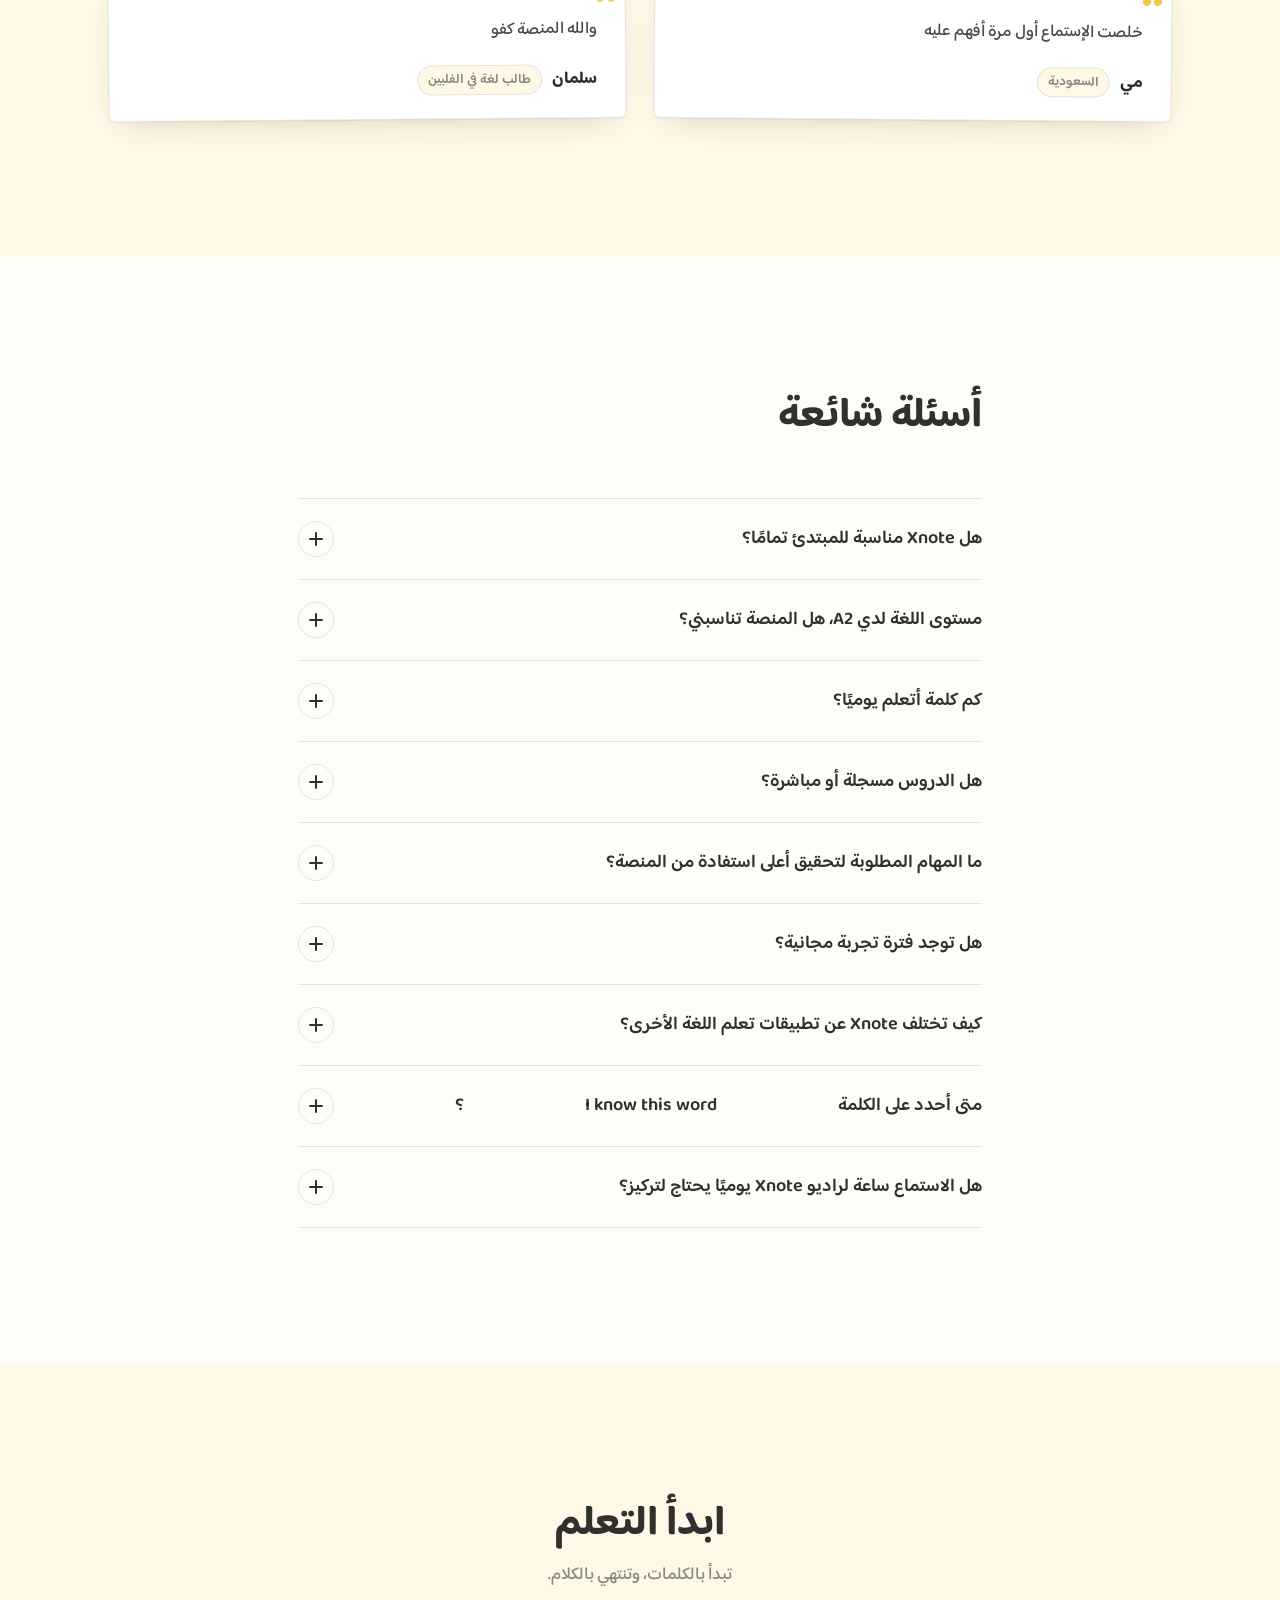
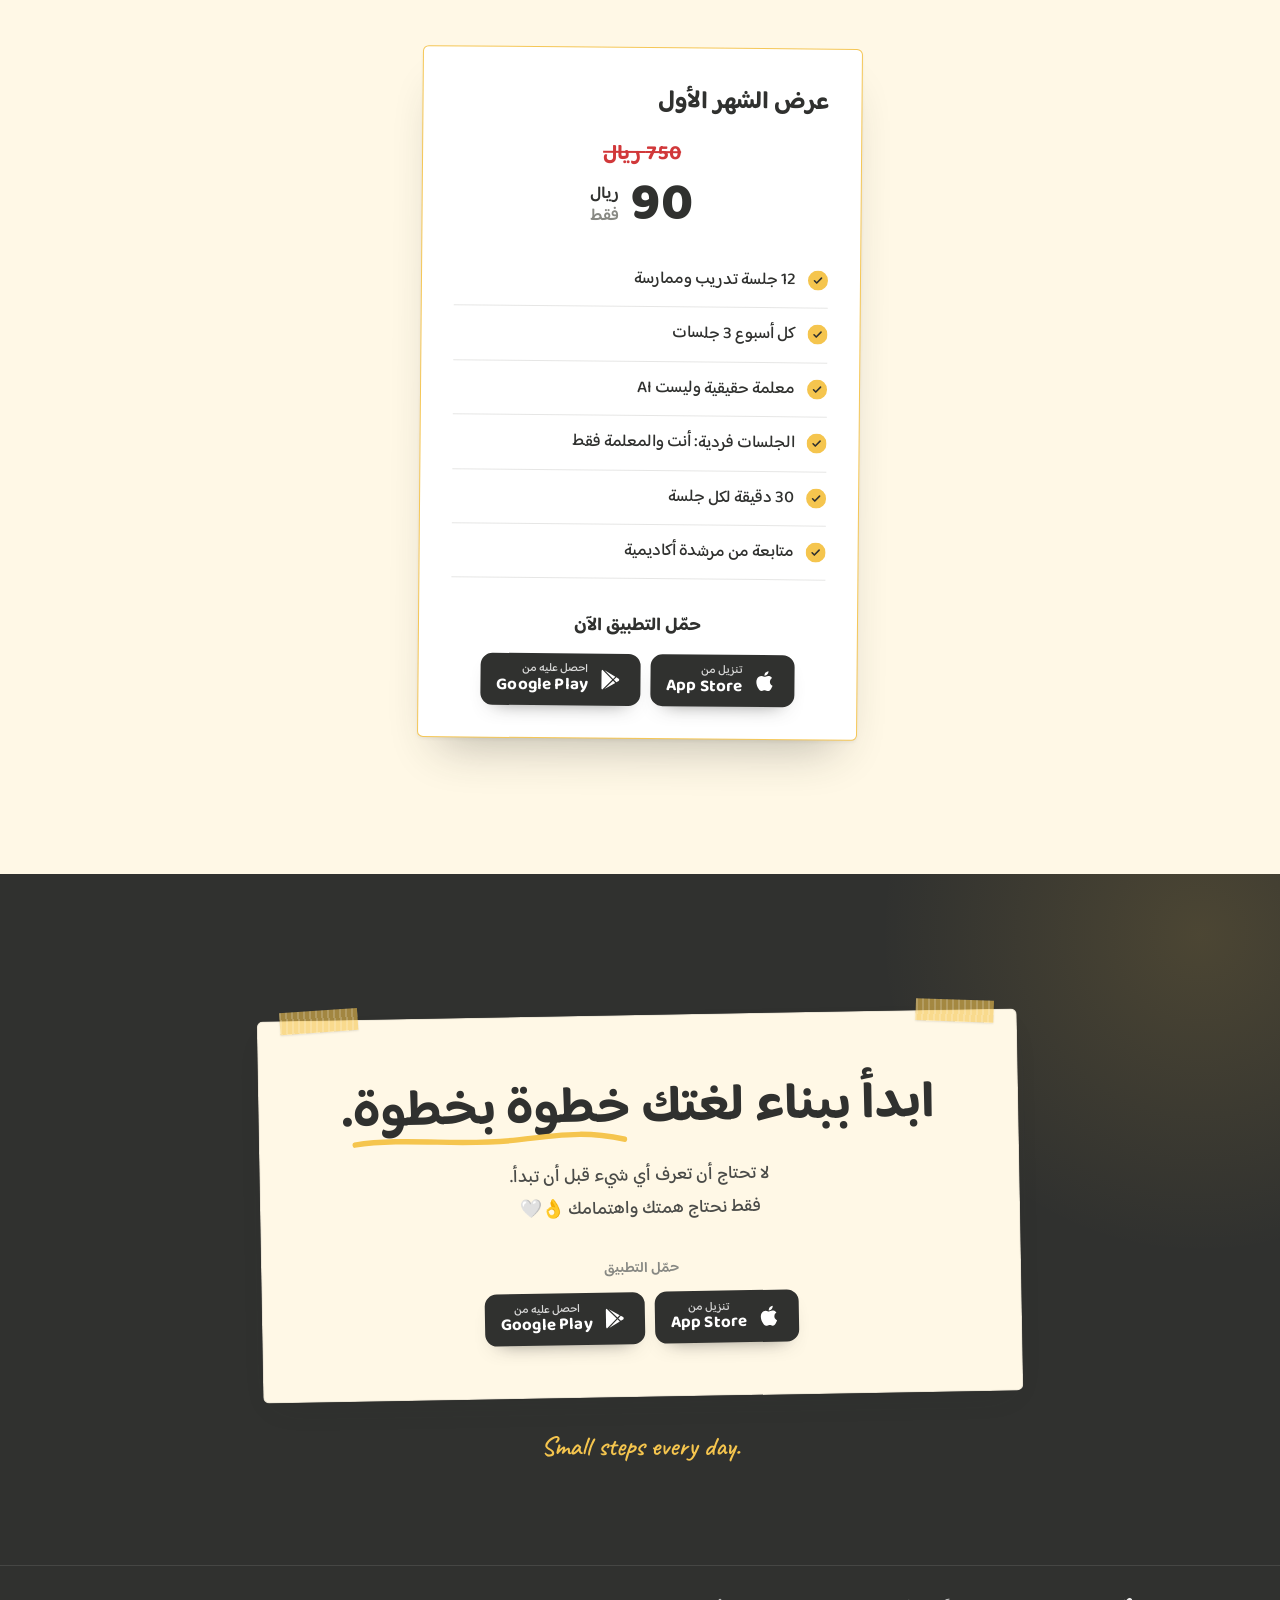
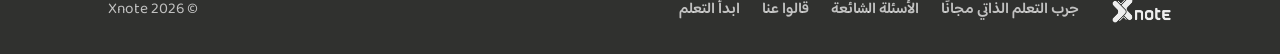
==== commit 7c2b0498: "Offer price layout, framed relation line, two FAQ items, copy tweaks - Inside-Xnote "listen" line: a" ====
--- a/index.html
+++ b/index.html
@@ -10,7 +10,7 @@
   <link rel="preconnect" href="https://fonts.googleapis.com">
   <link rel="preconnect" href="https://fonts.gstatic.com" crossorigin>
   <link href="https://fonts.googleapis.com/css2?family=Baloo+Bhaijaan+2:wght@400;500;600;700;800&family=Caveat:wght@500;600&display=swap" rel="stylesheet">
-  <link rel="stylesheet" href="styles.css?v=13">
+  <link rel="stylesheet" href="styles.css?v=14">
 </head>
 <body>
 
@@ -176,7 +176,7 @@
 <section class="section section--cream journey-section" aria-labelledby="flow-title">
   <div class="container">
     <div class="section__head section__head--center reveal">
-      <h2 id="flow-title" class="h2 h-split"><span class="h-line">من كلمة… إلى</span> <span class="h-line">لغة تستخدمها</span></h2>
+      <h2 id="flow-title" class="h2 h-split"><span class="h-line">من كلمة…</span> <span class="h-line">إلى لغة تستخدمها</span></h2>
       <p class="sub">رحلة الكلمة داخل Xnote، خطوة بخطوة حتى تستخدمها في المحادثة.</p>
     </div>
 
@@ -248,7 +248,7 @@
         </li>
         <li class="benefit reveal">
           <h3 class="h3">استمع</h3>
-          <p>استمتع بسماع لغة مفهومة من الأسبوع الأول.</p>
+          <p>محتوى صوتي يعتمد على الكلمات التي تعلمتها.</p>
         </li>
       </ul>
     </div>
@@ -477,6 +477,22 @@
         <h3><button class="faq__q" type="button" aria-expanded="false" aria-controls="faq-7" id="faq-7-btn">كيف تختلف Xnote عن تطبيقات تعلم اللغة الأخرى؟<span class="faq__icon" aria-hidden="true"></span></button></h3>
         <div class="faq__panel" id="faq-7" role="region" aria-labelledby="faq-7-btn"><div class="faq__body"><p>ميزة أسلوب Xnote أنك تعيش في محيط مخزونك اللغوي بشكل مستمر: تقرأ وتسمع وتكتب شيئًا مفهومًا لك، ثم تتحدث بناءً على ما تعلمت من كلمات.</p></div></div>
       </div>
+      <div class="faq__item">
+        <h3><button class="faq__q" type="button" aria-expanded="false" aria-controls="faq-8" id="faq-8-btn">متى أحدد على الكلمة <span dir="ltr" class="nowrap">I know this word</span>؟<span class="faq__icon" aria-hidden="true"></span></button></h3>
+        <div class="faq__panel" id="faq-8" role="region" aria-labelledby="faq-8-btn"><div class="faq__body">
+          <p>إذا تعلّمت كلمة جديدة لا تستعجل وتضغط مباشرة على <span dir="ltr">"I know this"</span>. ما يكفي أنك تعرف الكلمة بس، لازم تتأكد من هالأشياء قبل:</p>
+          <ol class="faq__steps">
+            <li><b>تأكد إنك تعرف تكتبها صح</b><span>إذا حسّيت إنك ما تعرف تكتبها إملائيًا حطّها بقائمة المراجعة.</span></li>
+            <li><b>تأكد من نطقها الصحيح</b><span>اسمع الكلمة أكثر من مرة وكرّرها بصوتك.</span></li>
+            <li><b>استخدمها في جملة</b><span>لا تخليها كلمة تحفظها بس، جرّب تكتب أو تقول جملة تحتوي هذه الكلمة.</span></li>
+            <li><b>تأكد إنها حاضرة في ذهنك</b><span>يعني لو سمعتها أو قرأتها تعرف معناها وتعرف كيف تستخدمها.</span></li>
+          </ol>
+        </div></div>
+      </div>
+      <div class="faq__item">
+        <h3><button class="faq__q" type="button" aria-expanded="false" aria-controls="faq-9" id="faq-9-btn">هل الاستماع ساعة لراديو Xnote يوميًا يحتاج لتركيز؟<span class="faq__icon" aria-hidden="true"></span></button></h3>
+        <div class="faq__panel" id="faq-9" role="region" aria-labelledby="faq-9-btn"><div class="faq__body"><p>أبدًا، غير مهم التركيز. ممكن تستمع وأنت مشغول بترتيب غرفتك، أو غسيل صحونك، أو تمارس الرياضة. المهم حافظ على ساعة الاستماع يوميًا.</p></div></div>
+      </div>
     </div>
   </div>
 </section>
@@ -491,11 +507,11 @@
     <ul class="plans plans--single">
       <li class="plan plan--featured sheet reveal">
         <h3 class="plan__name">عرض الشهر الأول</h3>
-        <p class="plan__price">
+        <p class="plan__was"><s class="plan__old">750 ريال</s></p>
+        <p class="plan__price plan__price--center">
           <span class="plan__amount">90</span>
           <span class="plan__unit"><span class="plan__cur">ريال</span><span class="plan__per">فقط</span></span>
         </p>
-        <p class="plan__meta"><s class="plan__old">750 ريال</s></p>
         <ul class="plan__list ruled-list">
           <li>12 جلسة تدريب وممارسة</li>
           <li>كل أسبوع 3 جلسات</li>
@@ -504,7 +520,19 @@
           <li>30 دقيقة لكل جلسة</li>
           <li>متابعة من مرشدة أكاديمية</li>
         </ul>
-        <a href="https://xnote.net/signup" class="btn btn--primary btn--block">ابدأ شهرك الأول</a>
+        <div class="apps apps--center plan__apps">
+          <span class="apps__label apps__label--big">حمّل التطبيق الآن</span>
+          <div class="apps__row">
+            <a class="app-badge" href="https://apps.apple.com/sa/app/xnote/id6757708845" target="_blank" rel="noopener" aria-label="تنزيل تطبيق Xnote من App Store">
+              <svg class="app-badge__icon" viewBox="0 0 24 24" aria-hidden="true"><path d="M18.71 19.5c-.83 1.24-1.71 2.45-3.05 2.47-1.34.03-1.77-.79-3.29-.79-1.53 0-2 .77-3.27.82-1.31.05-2.3-1.32-3.14-2.53C4.25 17 2.94 12.45 4.7 9.39c.87-1.52 2.43-2.48 4.12-2.51 1.28-.02 2.5.87 3.29.87.78 0 2.26-1.07 3.81-.91.65.03 2.47.26 3.64 1.98-.09.06-2.17 1.28-2.15 3.81.03 3.02 2.65 4.03 2.68 4.04-.03.07-.42 1.44-1.38 2.83M13 3.5c.73-.83 1.94-1.46 2.94-1.5.13 1.17-.34 2.35-1.04 3.19-.69.85-1.83 1.51-2.95 1.42-.15-1.15.41-2.35 1.05-3.11z"/></svg>
+              <span class="app-badge__text"><small>تنزيل من</small><b dir="ltr" class="nowrap">App Store</b></span>
+            </a>
+            <a class="app-badge" href="https://play.google.com/store/apps/details?id=com.montajraqami.xnote" target="_blank" rel="noopener" aria-label="تنزيل تطبيق Xnote من Google Play">
+              <svg class="app-badge__icon" viewBox="0 0 24 24" aria-hidden="true"><path d="M3 20.5V3.5c0-.59.34-1.11.84-1.35L13.69 12l-9.85 9.85c-.5-.25-.84-.76-.84-1.35m13.81-5.38L6.05 21.34l8.49-8.49 2.27 2.27m3.35-4.31c.34.27.59.69.59 1.19s-.22.9-.57 1.18l-2.29 1.32-2.5-2.5 2.5-2.5 2.27 1.31M6.05 2.66l10.76 6.22-2.27 2.27-8.49-8.49z"/></svg>
+              <span class="app-badge__text"><small>احصل عليه من</small><b dir="ltr">Google Play</b></span>
+            </a>
+          </div>
+        </div>
       </li>
     </ul>
   </div>
--- a/styles.css
+++ b/styles.css
@@ -436,6 +436,8 @@
 .practice__copy > p { color: var(--ink-2); font-size: 1.1rem; max-width: 46ch; margin-top: 18px; }
 .relation { margin-top: 30px !important; display: flex; flex-direction: column; gap: 4px; font-size: clamp(1.3rem, 2.2vw, 1.55rem); font-weight: 600; line-height: 1.5; color: var(--ink) !important; max-width: none !important; }
 .relation b { font-weight: 800; }
+.relation { align-items: center; text-align: center; margin-inline: auto; width: fit-content; max-width: 100%; padding: 18px 28px 16px; background: var(--paper); border: 1.5px dashed rgba(245, 197, 78, .95); border-radius: 12px; box-shadow: var(--sh-sheet); }
+@media (max-width: 639px) { .relation { width: 100%; padding: 16px 18px 14px; } }
 .facts { display: grid; grid-template-columns: repeat(2, 1fr); gap: 22px 24px; margin-top: 36px; }
 .fact { display: flex; flex-direction: column; padding-inline-start: 16px; border-inline-start: 3px solid var(--marker); }
 .fact dd { font-weight: 800; font-size: 1.5rem; line-height: 1.2; font-variant-numeric: tabular-nums; }
@@ -526,6 +528,10 @@
 .faq__panel.is-open { grid-template-rows: 1fr; }
 .faq__panel.is-open .faq__body { visibility: visible; transition-delay: 0s; }
 .faq__body p { padding: 0 0 24px; color: var(--ink-2); font-weight: 500; max-width: 62ch; }
+.faq__steps { list-style: none; counter-reset: step; padding: 0 0 24px; max-width: 62ch; display: grid; gap: 12px; }
+.faq__steps li { counter-increment: step; position: relative; padding-inline-start: 40px; color: var(--ink-2); font-weight: 500; line-height: 1.7; }
+.faq__steps li::before { content: counter(step); position: absolute; inset-inline-start: 0; top: 2px; width: 28px; height: 28px; border-radius: 50%; background: var(--marker); color: var(--ink); font-weight: 800; font-size: .95rem; display: inline-flex; align-items: center; justify-content: center; }
+.faq__steps b { display: block; color: var(--ink); font-weight: 700; }
 .faq__body a { font-weight: 700; text-decoration: underline; text-decoration-color: var(--marker); text-decoration-thickness: 2.5px; text-underline-offset: 4px; }
 
 /* ========================================================
@@ -543,6 +549,10 @@
 .plan__unit { display: flex; flex-direction: column; line-height: 1.25; font-weight: 600; color: var(--pencil); padding-bottom: 4px; }
 .plan__cur { color: var(--ink); }
 .plan__meta { display: flex; align-items: baseline; gap: 12px; color: var(--pencil); font-weight: 500; font-size: .95rem; margin-top: 8px; }
+.plan__was { text-align: center; margin-top: 18px; }
+.plan__was .plan__old { color: #D1383A; font-weight: 700; font-size: 1.3rem; text-decoration-color: #D1383A; text-decoration-thickness: 2px; }
+.plan__price--center { justify-content: center; margin-top: 6px; }
+.plan__apps { margin-top: 4px; }
 .plan__old { text-decoration: line-through; text-decoration-color: rgba(48,49,47,.5); text-decoration-thickness: 1.5px; font-variant-numeric: tabular-nums; }
 .plan__equiv { margin-inline-start: auto; }
 .ruled-list { margin-top: 22px; margin-bottom: 26px; flex: 1; }
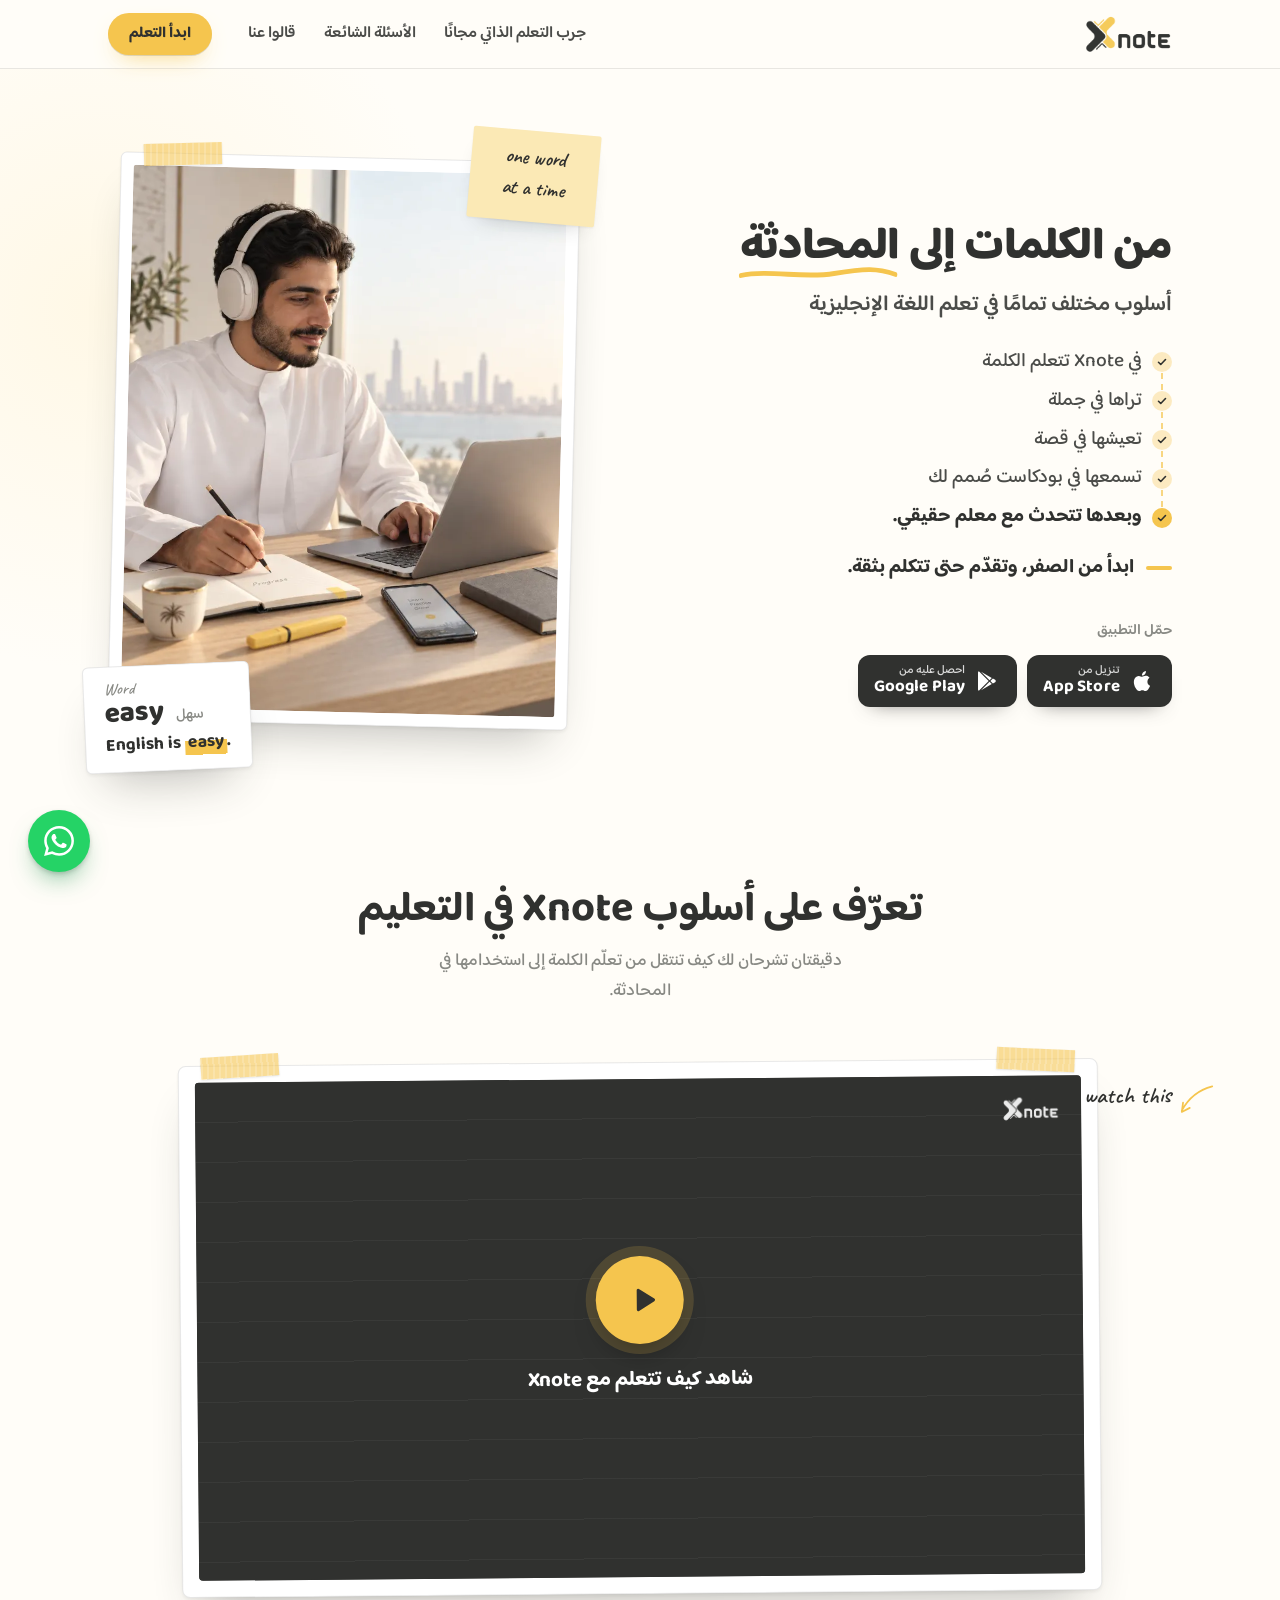
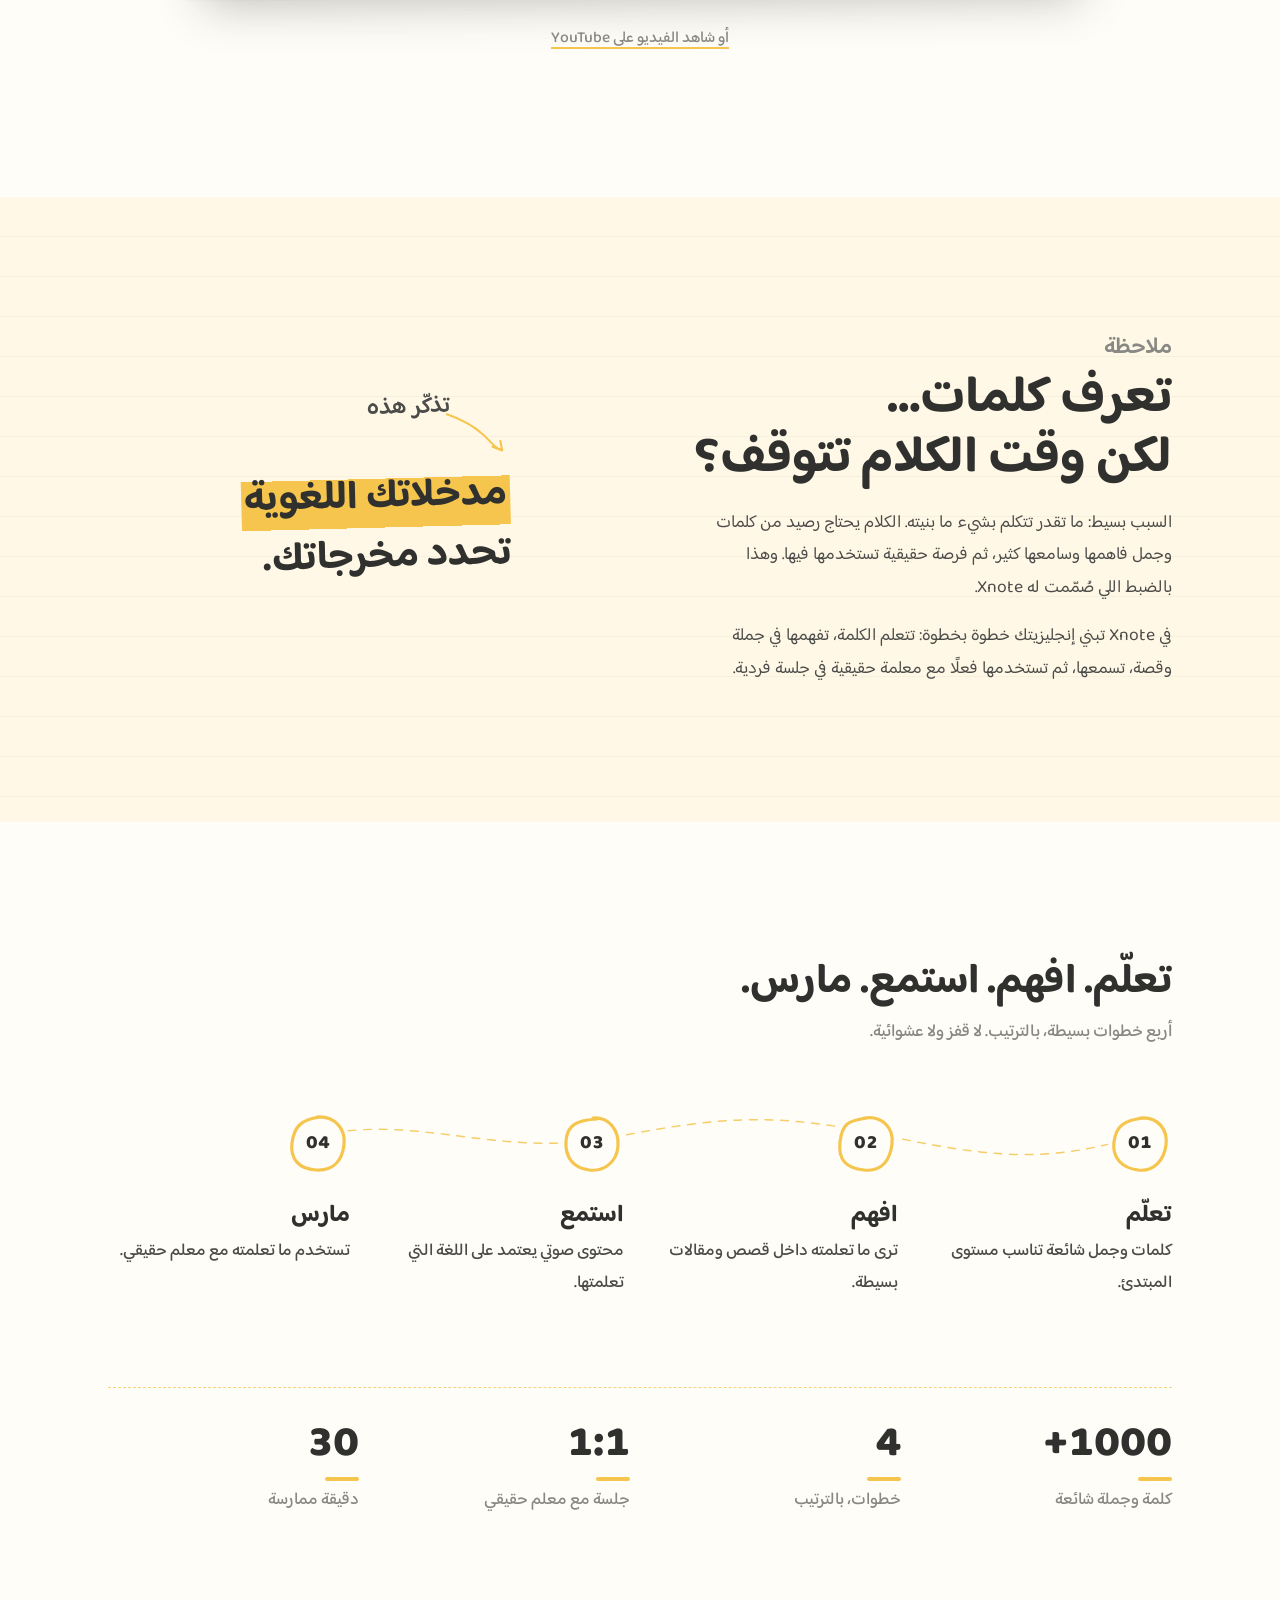
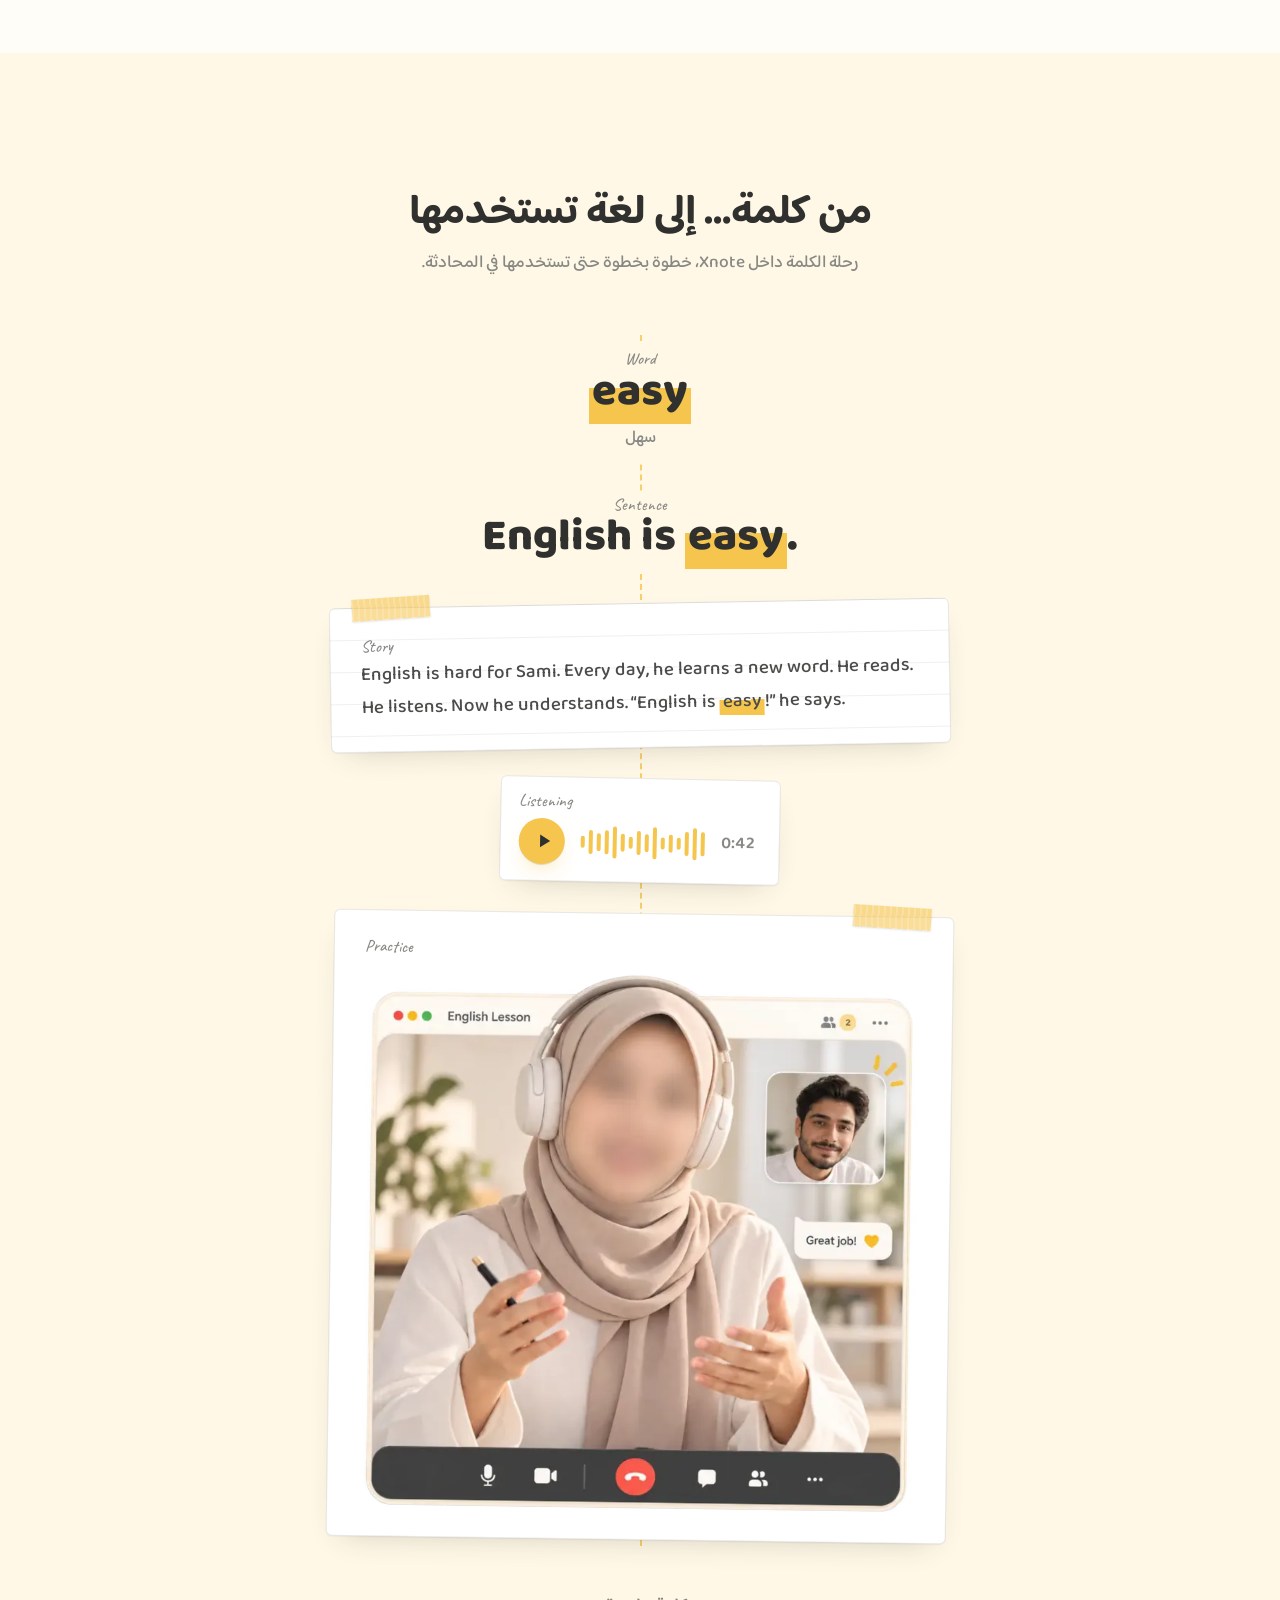
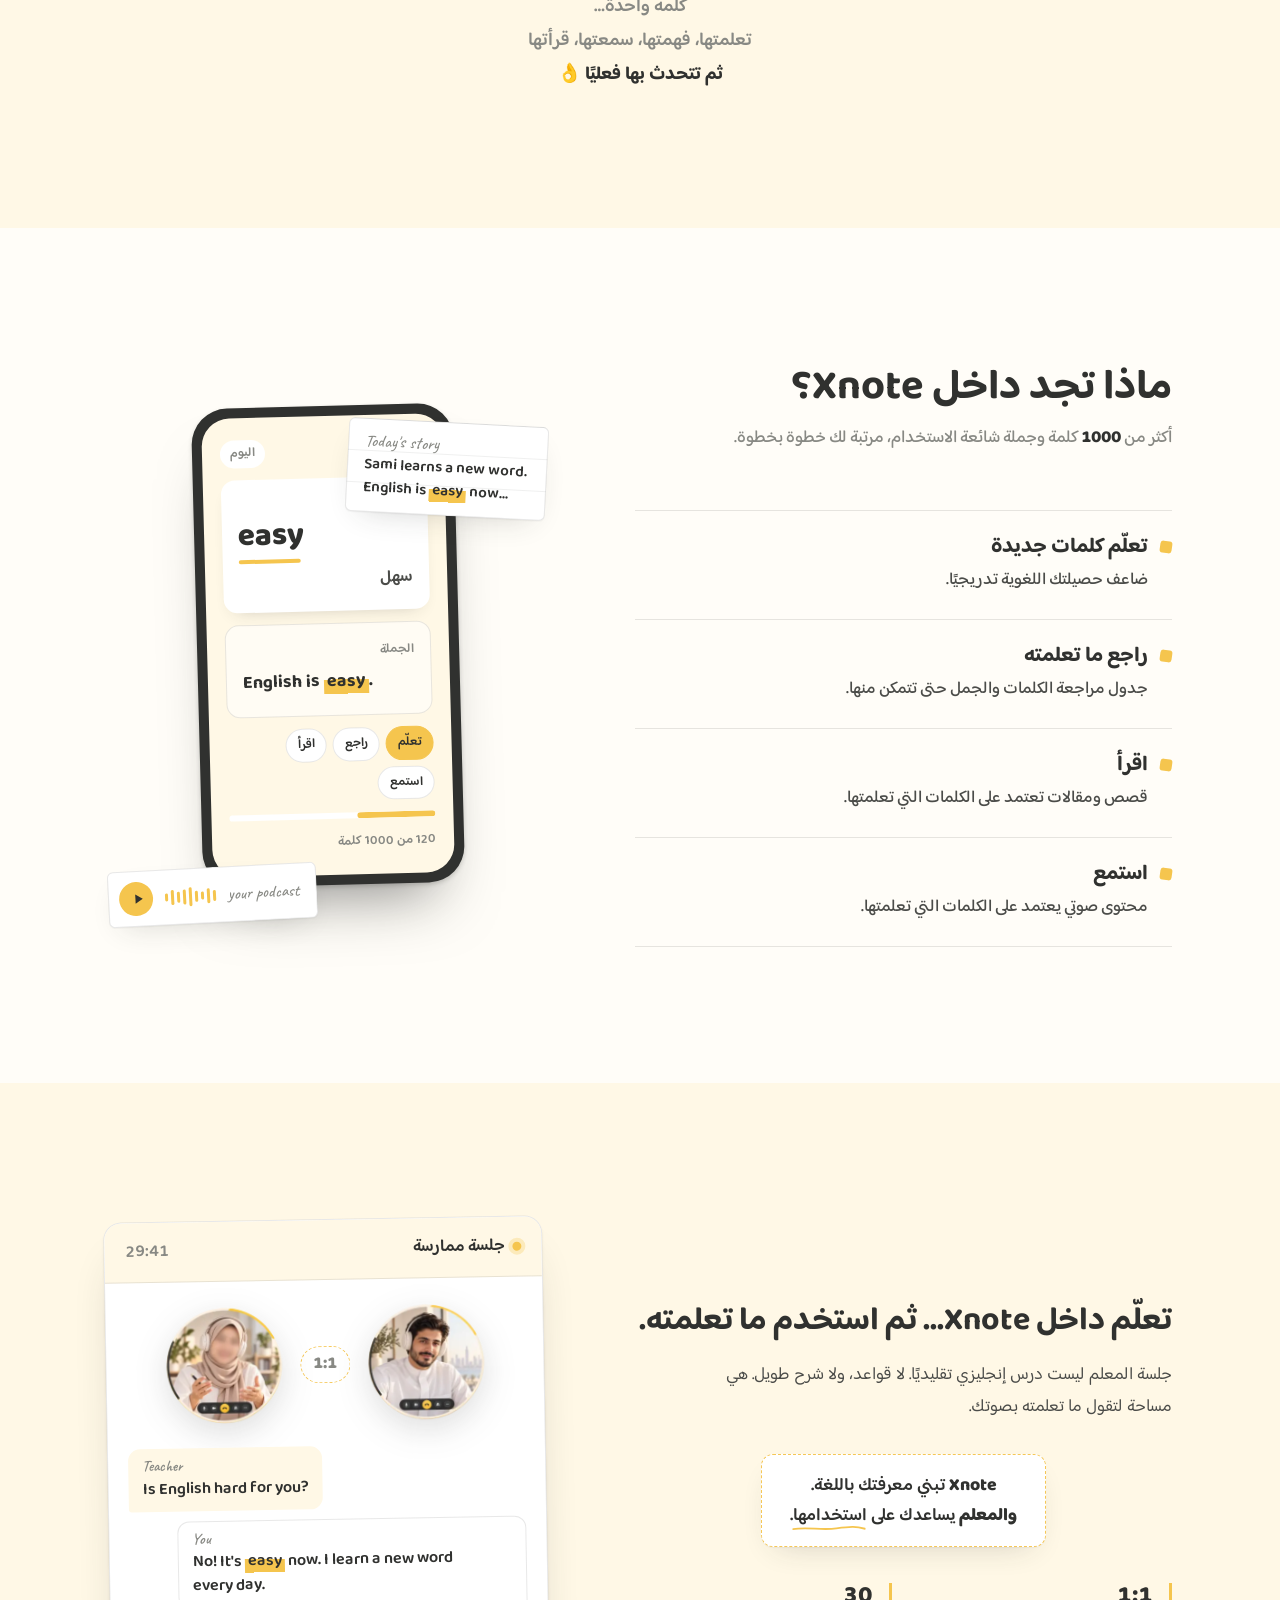
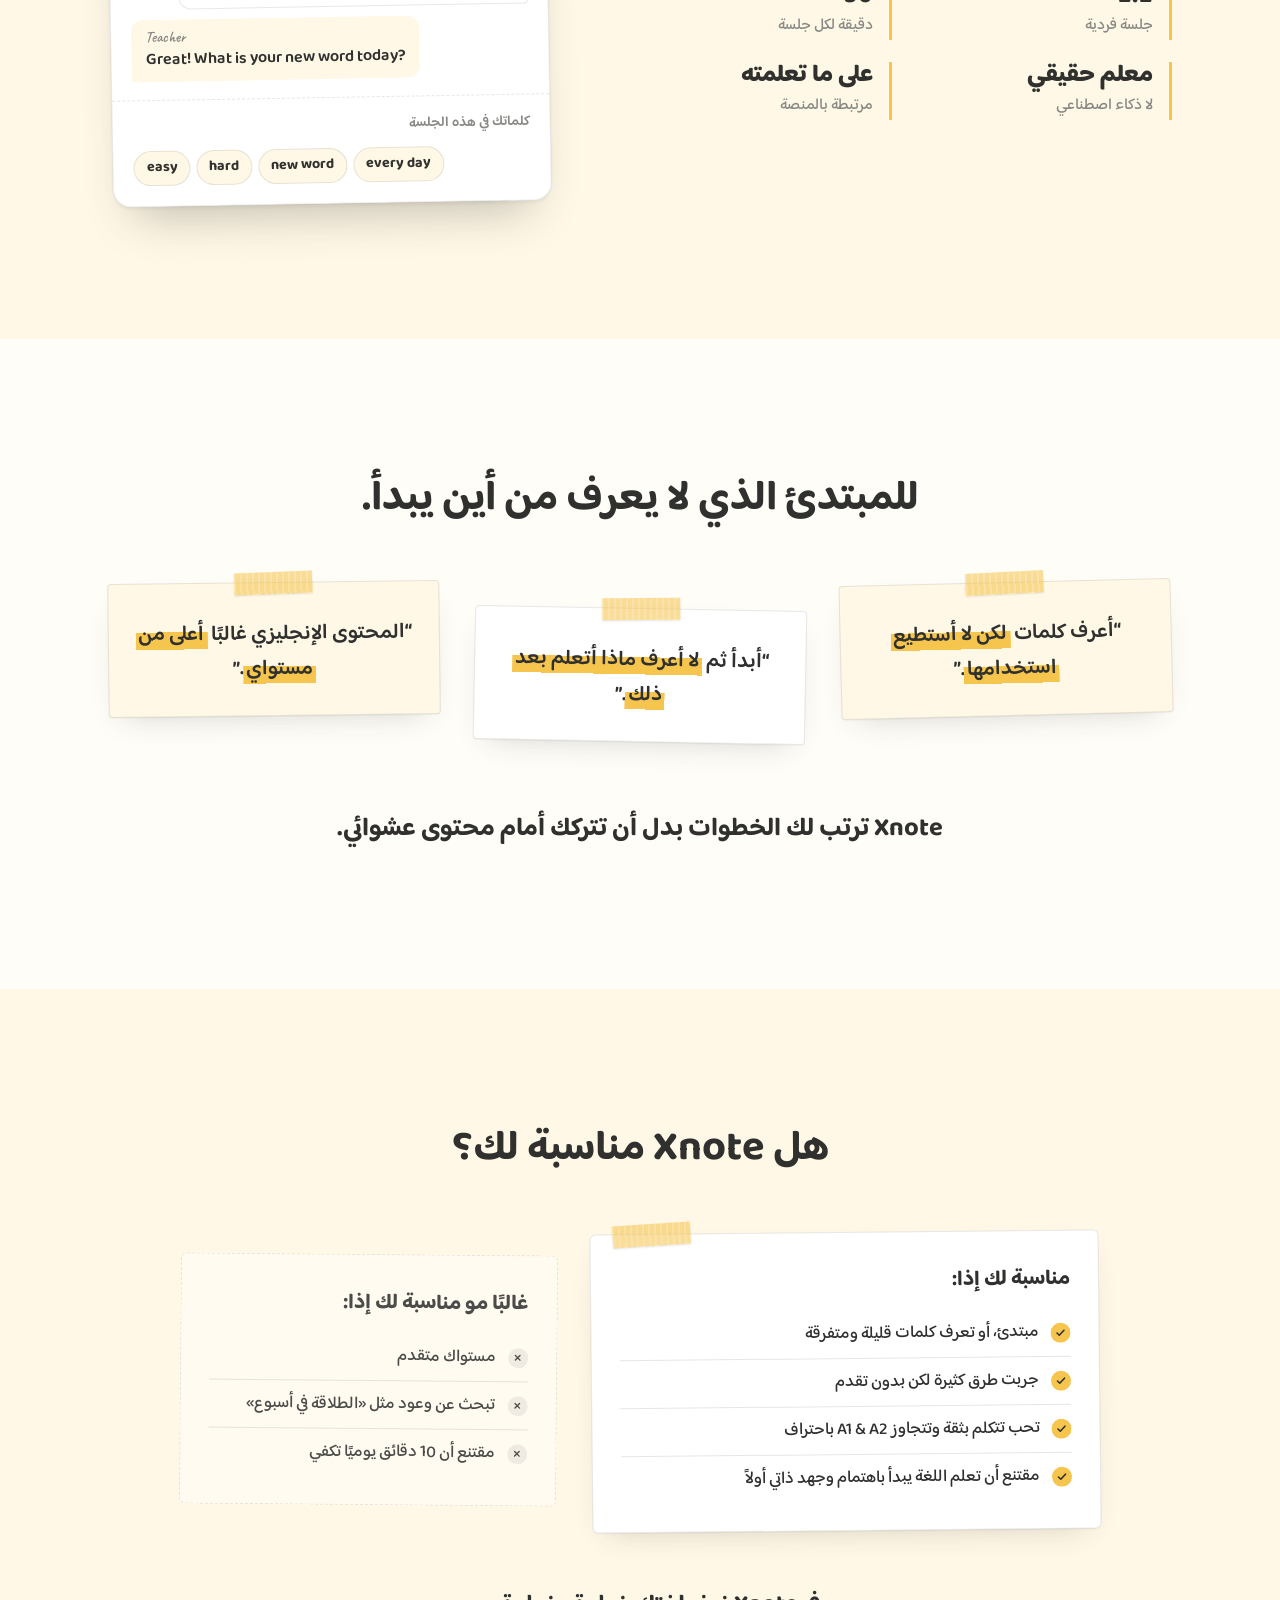
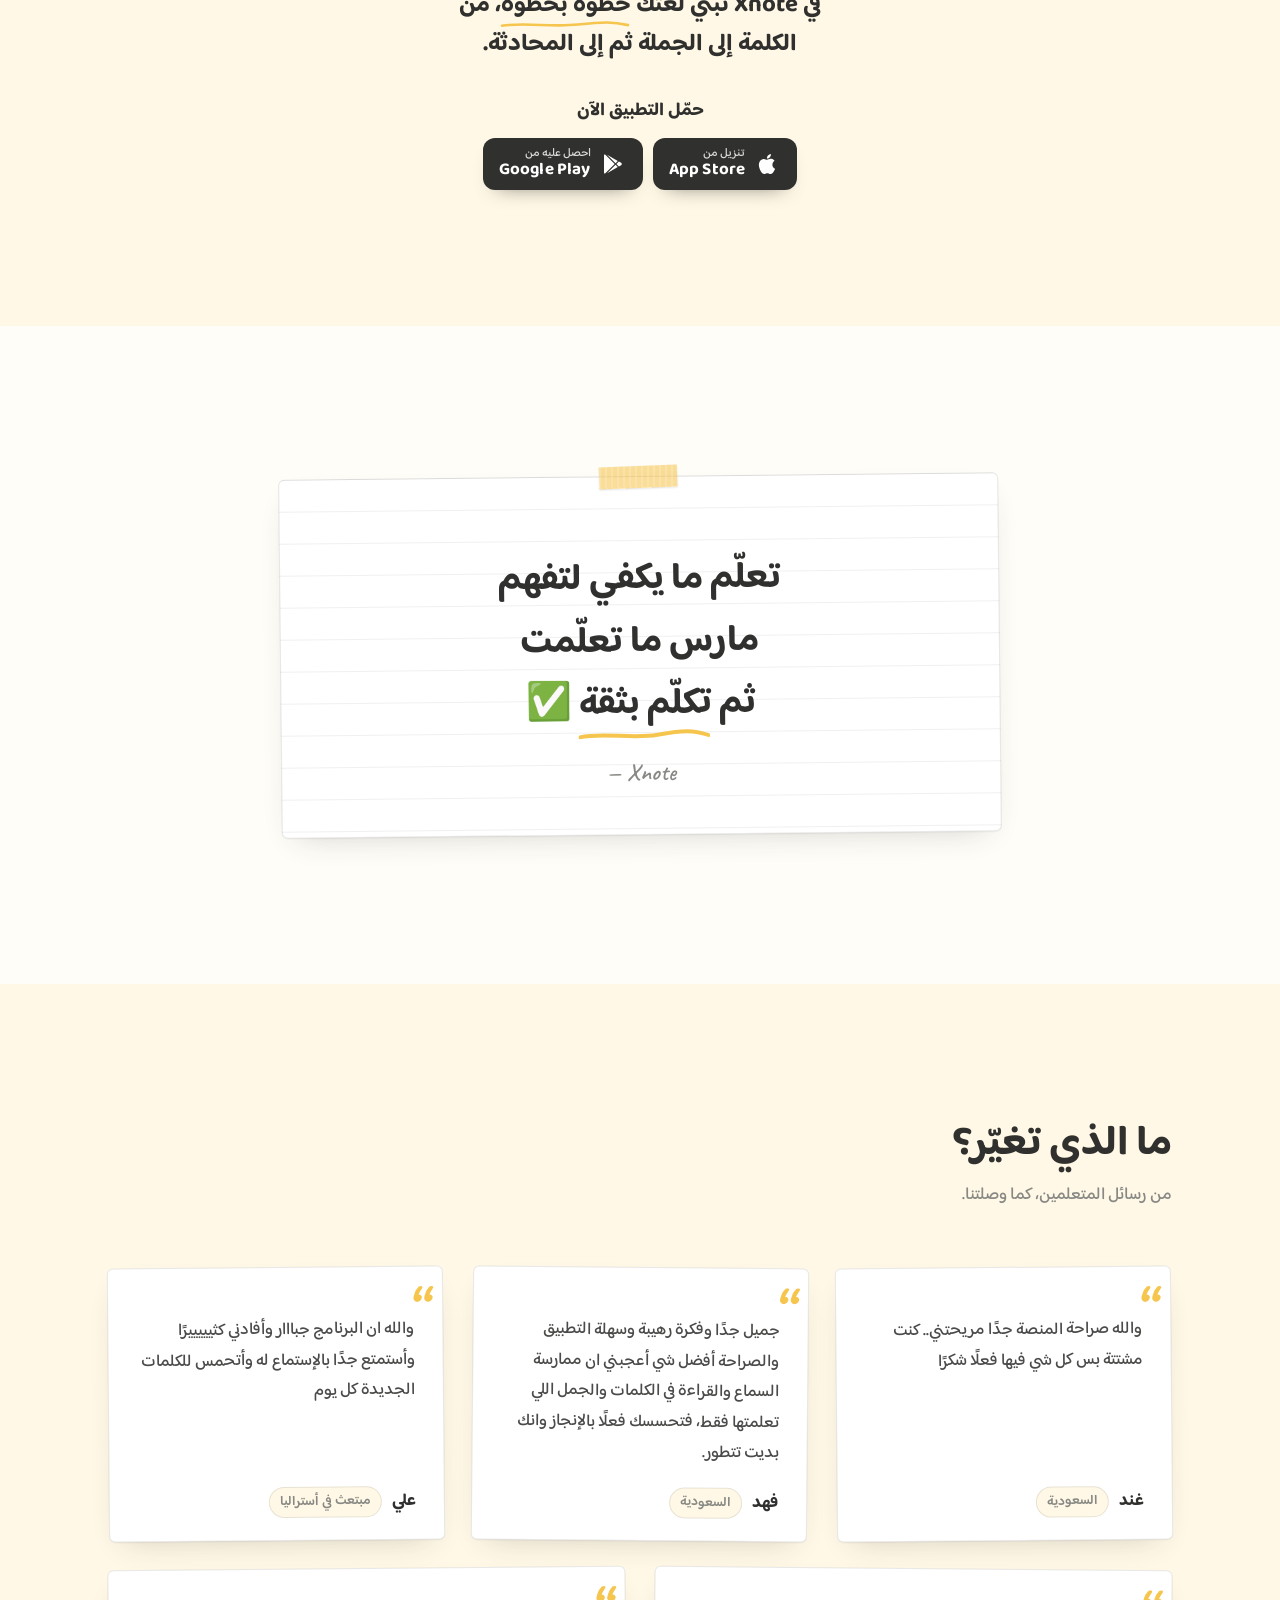
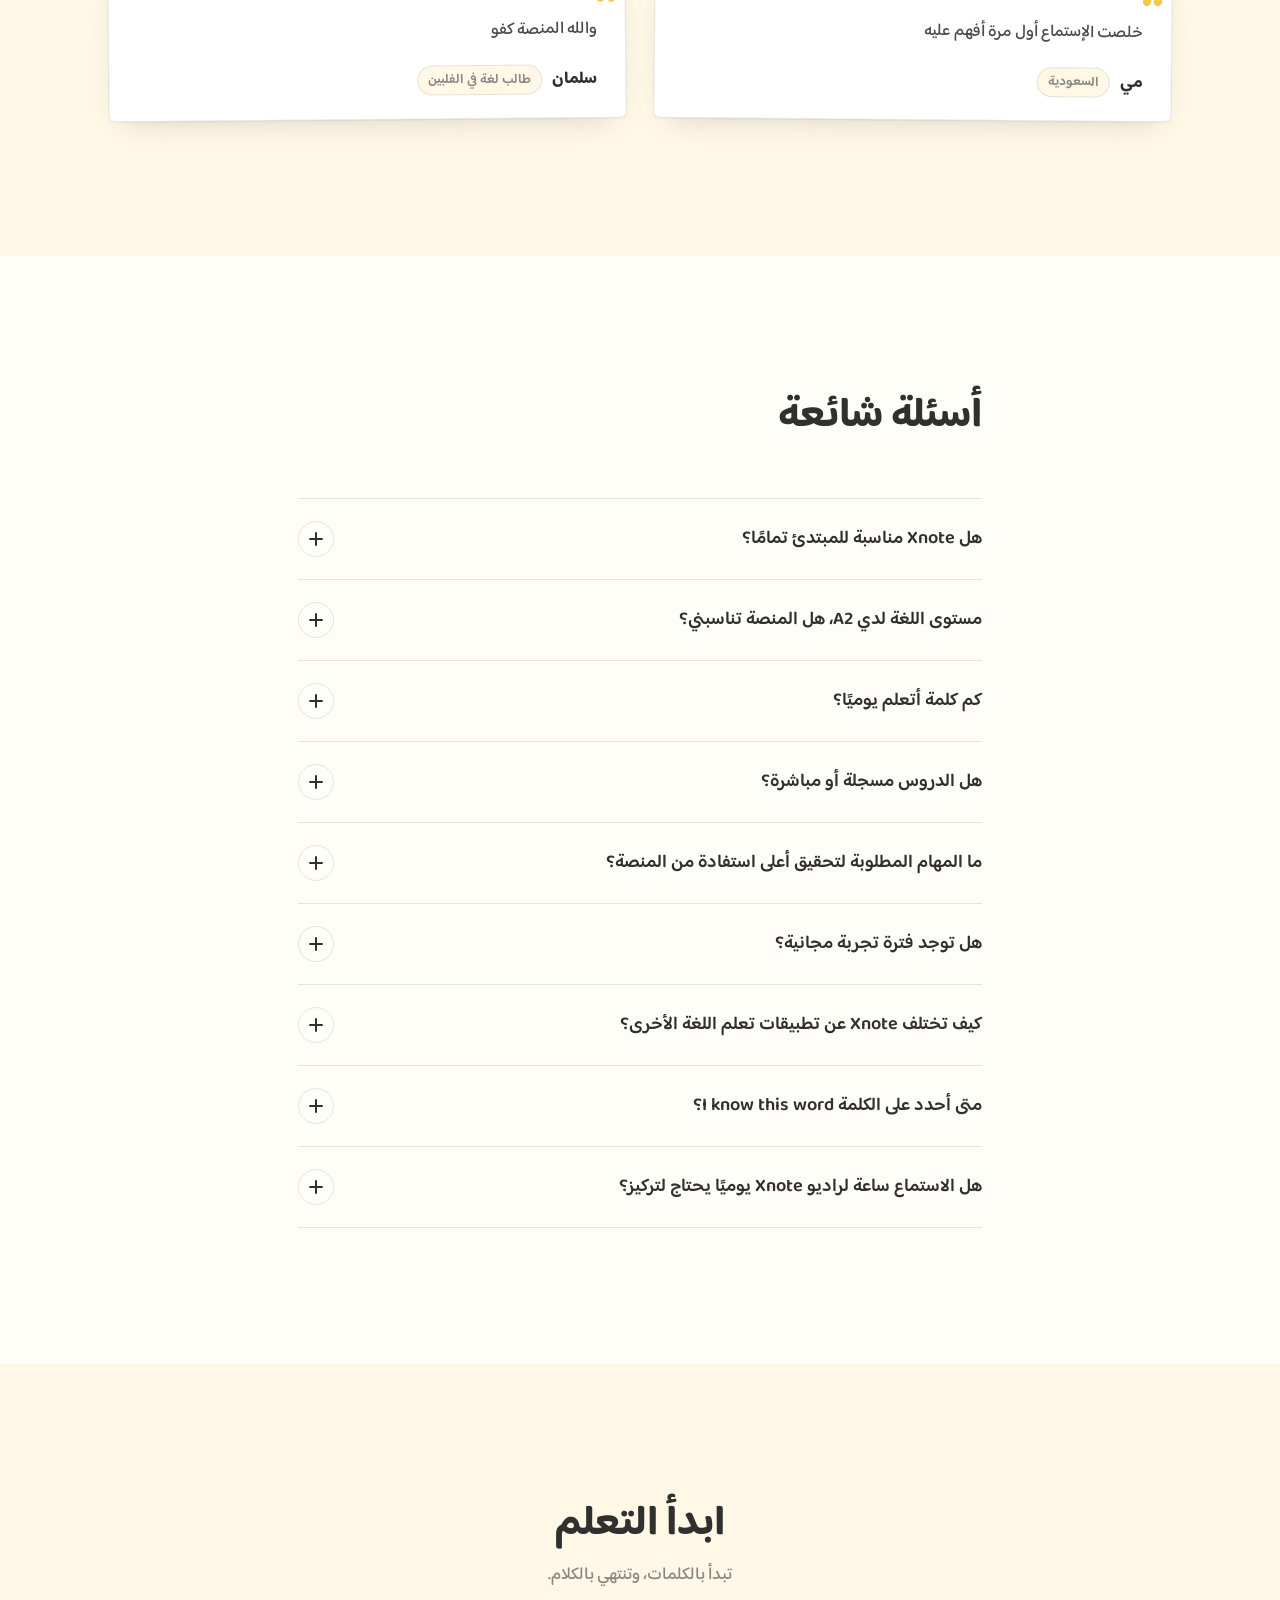
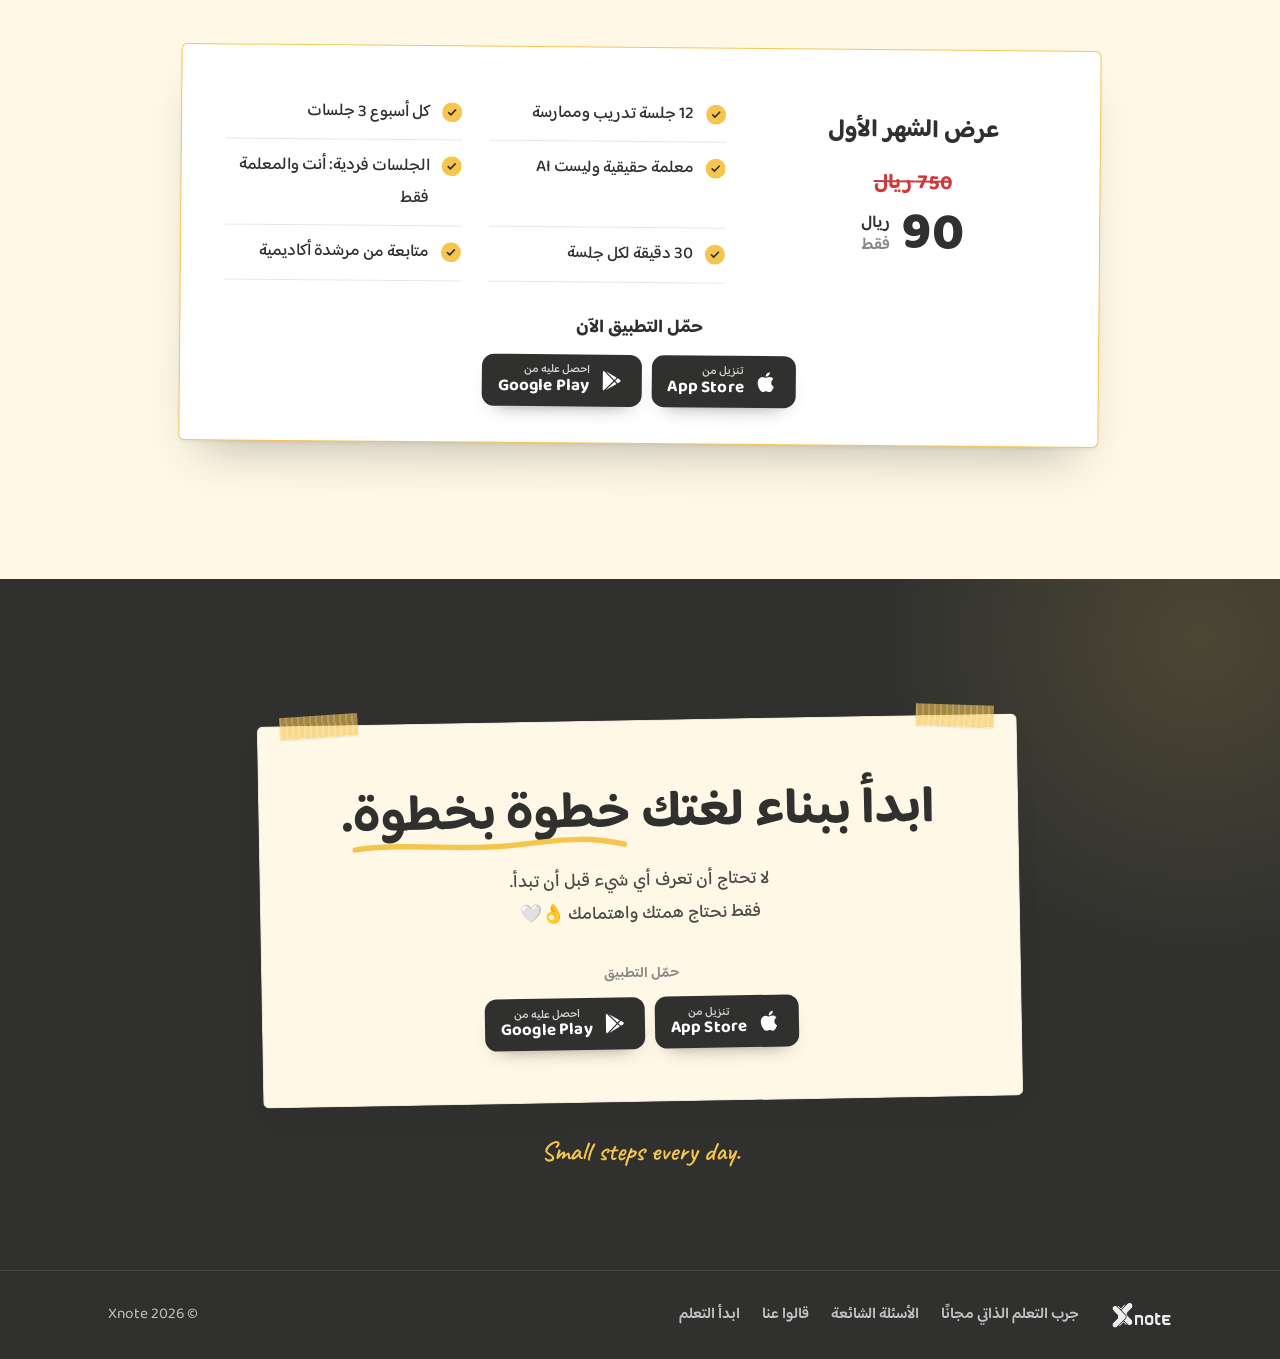
==== commit be29d31d: "Centered statement arrow, RTL tab title, FAQ gap fix, wide offer card - On phones the "remember this" ====
--- a/index.html
+++ b/index.html
@@ -3,14 +3,14 @@
 <head>
   <meta charset="UTF-8">
   <meta name="viewport" content="width=device-width, initial-scale=1">
-  <title>Xnote | من الكلمات إلى المحادثة</title>
+  <title>&rlm;Xnote | من الكلمات إلى المحادثة</title>
   <meta name="description" content="Xnote: منصة لتعلم الإنجليزية للمبتدئين الناطقين بالعربية. تعلّم الكلمات والجمل، افهمها في قصص بسيطة، استمع إليها، ثم مارسها مع معلم حقيقي.">
   <meta name="theme-color" content="#FFFDF8">
   <link rel="icon" href="assets/logo.png" type="image/png">
   <link rel="preconnect" href="https://fonts.googleapis.com">
   <link rel="preconnect" href="https://fonts.gstatic.com" crossorigin>
   <link href="https://fonts.googleapis.com/css2?family=Baloo+Bhaijaan+2:wght@400;500;600;700;800&family=Caveat:wght@500;600&display=swap" rel="stylesheet">
-  <link rel="stylesheet" href="styles.css?v=14">
+  <link rel="stylesheet" href="styles.css?v=15">
 </head>
 <body>
 
@@ -478,7 +478,7 @@
         <div class="faq__panel" id="faq-7" role="region" aria-labelledby="faq-7-btn"><div class="faq__body"><p>ميزة أسلوب Xnote أنك تعيش في محيط مخزونك اللغوي بشكل مستمر: تقرأ وتسمع وتكتب شيئًا مفهومًا لك، ثم تتحدث بناءً على ما تعلمت من كلمات.</p></div></div>
       </div>
       <div class="faq__item">
-        <h3><button class="faq__q" type="button" aria-expanded="false" aria-controls="faq-8" id="faq-8-btn">متى أحدد على الكلمة <span dir="ltr" class="nowrap">I know this word</span>؟<span class="faq__icon" aria-hidden="true"></span></button></h3>
+        <h3><button class="faq__q" type="button" aria-expanded="false" aria-controls="faq-8" id="faq-8-btn"><span class="faq__qtext">متى أحدد على الكلمة <span dir="ltr" class="nowrap">I know this word</span>؟</span><span class="faq__icon" aria-hidden="true"></span></button></h3>
         <div class="faq__panel" id="faq-8" role="region" aria-labelledby="faq-8-btn"><div class="faq__body">
           <p>إذا تعلّمت كلمة جديدة لا تستعجل وتضغط مباشرة على <span dir="ltr">"I know this"</span>. ما يكفي أنك تعرف الكلمة بس، لازم تتأكد من هالأشياء قبل:</p>
           <ol class="faq__steps">
@@ -506,12 +506,14 @@
     </div>
     <ul class="plans plans--single">
       <li class="plan plan--featured sheet reveal">
-        <h3 class="plan__name">عرض الشهر الأول</h3>
-        <p class="plan__was"><s class="plan__old">750 ريال</s></p>
-        <p class="plan__price plan__price--center">
-          <span class="plan__amount">90</span>
-          <span class="plan__unit"><span class="plan__cur">ريال</span><span class="plan__per">فقط</span></span>
-        </p>
+        <div class="plan__info">
+          <h3 class="plan__name">عرض الشهر الأول</h3>
+          <p class="plan__was"><s class="plan__old">750 ريال</s></p>
+          <p class="plan__price plan__price--center">
+            <span class="plan__amount">90</span>
+            <span class="plan__unit"><span class="plan__cur">ريال</span><span class="plan__per">فقط</span></span>
+          </p>
+        </div>
         <ul class="plan__list ruled-list">
           <li>12 جلسة تدريب وممارسة</li>
           <li>كل أسبوع 3 جلسات</li>
--- a/styles.css
+++ b/styles.css
@@ -332,7 +332,7 @@
 .statement { position: relative; font-weight: 700; font-size: clamp(1.7rem, 3.4vw, 2.5rem); line-height: 1.5; max-width: 15ch; --rot: -1.5deg; transform: rotate(var(--rot)); padding: 8px 0 8px 12px; }
 .statement__arrow { position: absolute; top: -52px; inset-inline-start: 2px; width: 64px; height: 52px; fill: none; stroke: var(--marker); stroke-width: 2.6; stroke-linecap: round; stroke-linejoin: round; transform: scaleX(-1); }
 .statement__hand { position: absolute; top: -66px; inset-inline-start: 58px; color: var(--ink-2); }
-@media (max-width: 899px) { .statement { margin-top: 44px; justify-self: center; text-align: center; padding-inline: 0; } .statement__arrow { inset-inline-start: 50%; margin-inline-start: -78px; } .statement__hand { inset-inline-start: 50%; margin-inline-start: -14px; } }
+@media (max-width: 899px) { .statement { margin-top: 76px; justify-self: center; text-align: center; padding-inline: 0; } .statement__arrow { inset-inline-start: 50%; margin-inline-start: 0; top: -54px; transform: translateX(50%) scaleX(-1); } .statement__hand { inset-inline-start: 50%; margin-inline-start: 0; top: -96px; transform: translateX(50%); } }
 @media (min-width: 900px) {
   .problem__grid { grid-template-columns: 1.1fr .9fr; gap: 72px; }
   .statement { justify-self: center; margin-top: 40px; }
@@ -573,6 +573,15 @@
   .plans--single { grid-template-columns: 1fr; }
   .plans--single .plan--featured { margin-top: 0; }
 }
+/* wide screens: the single offer lies flat, features in two columns */
+@media (min-width: 900px) {
+  .plans--single { max-width: 920px; }
+  .plans--single .plan { display: grid; grid-template-columns: minmax(240px, .8fr) 1.4fr; grid-template-areas: "info list" "apps apps"; column-gap: 44px; row-gap: 10px; align-items: center; padding: 40px 44px 36px; }
+  .plans--single .plan__info { grid-area: info; text-align: center; }
+  .plans--single .plan__name { text-align: center; }
+  .plans--single .plan__list { grid-area: list; display: grid; grid-template-columns: 1fr 1fr; column-gap: 28px; margin: 0; }
+  .plans--single .plan__apps { grid-area: apps; margin-top: 18px; }
+}
 
 /* ========================================================
    13. Final CTA
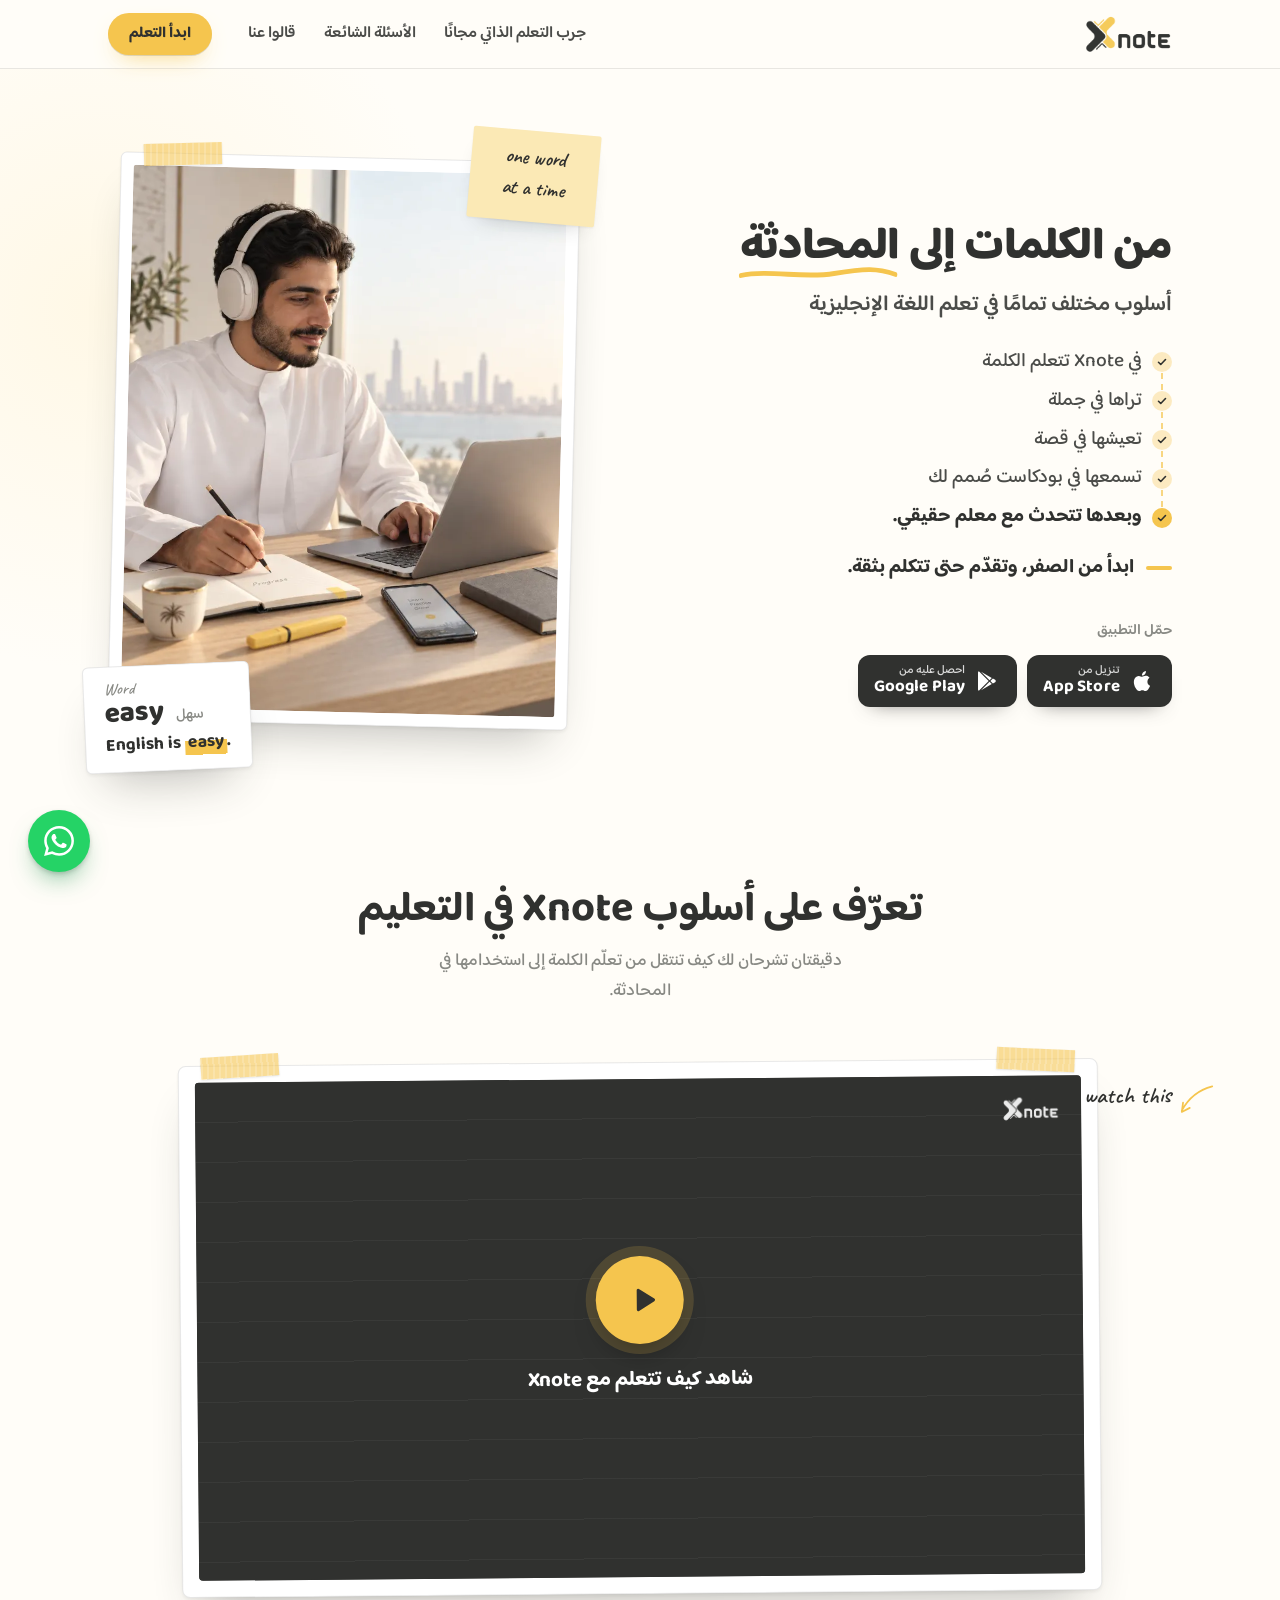
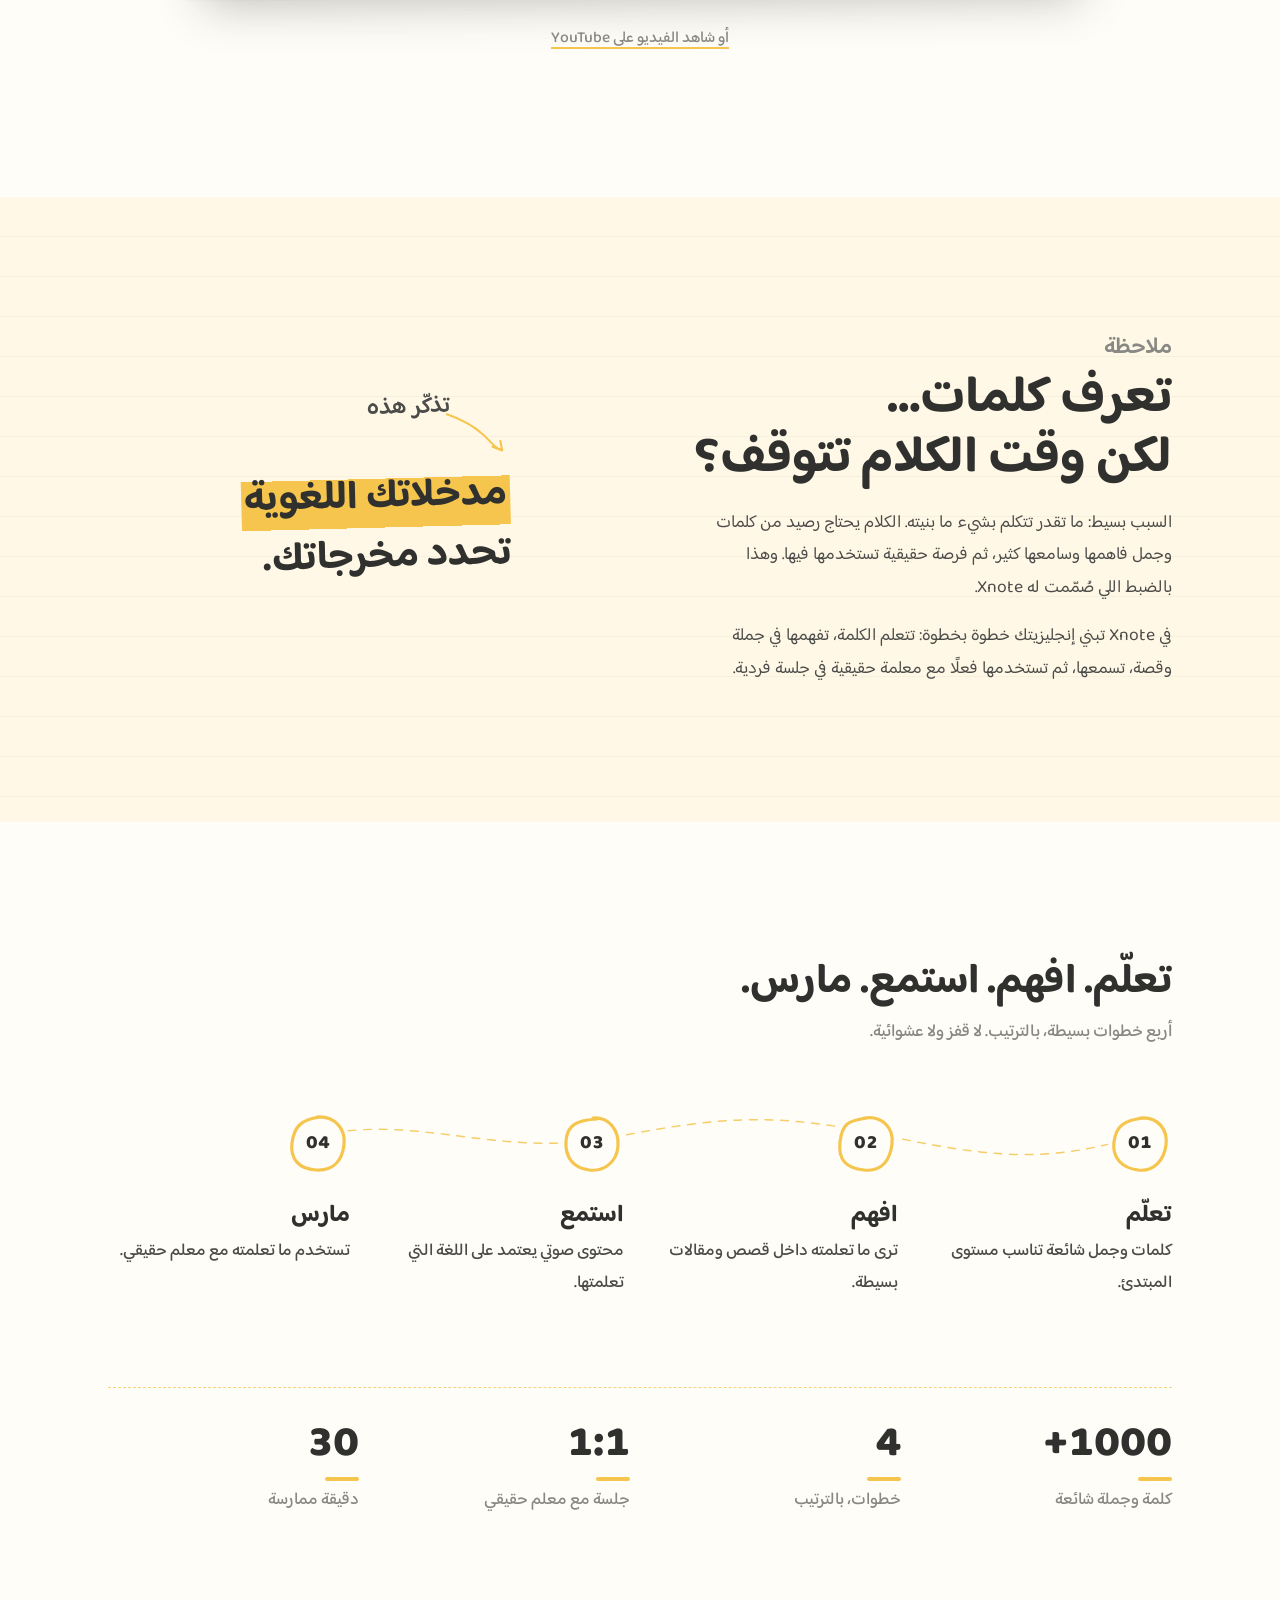
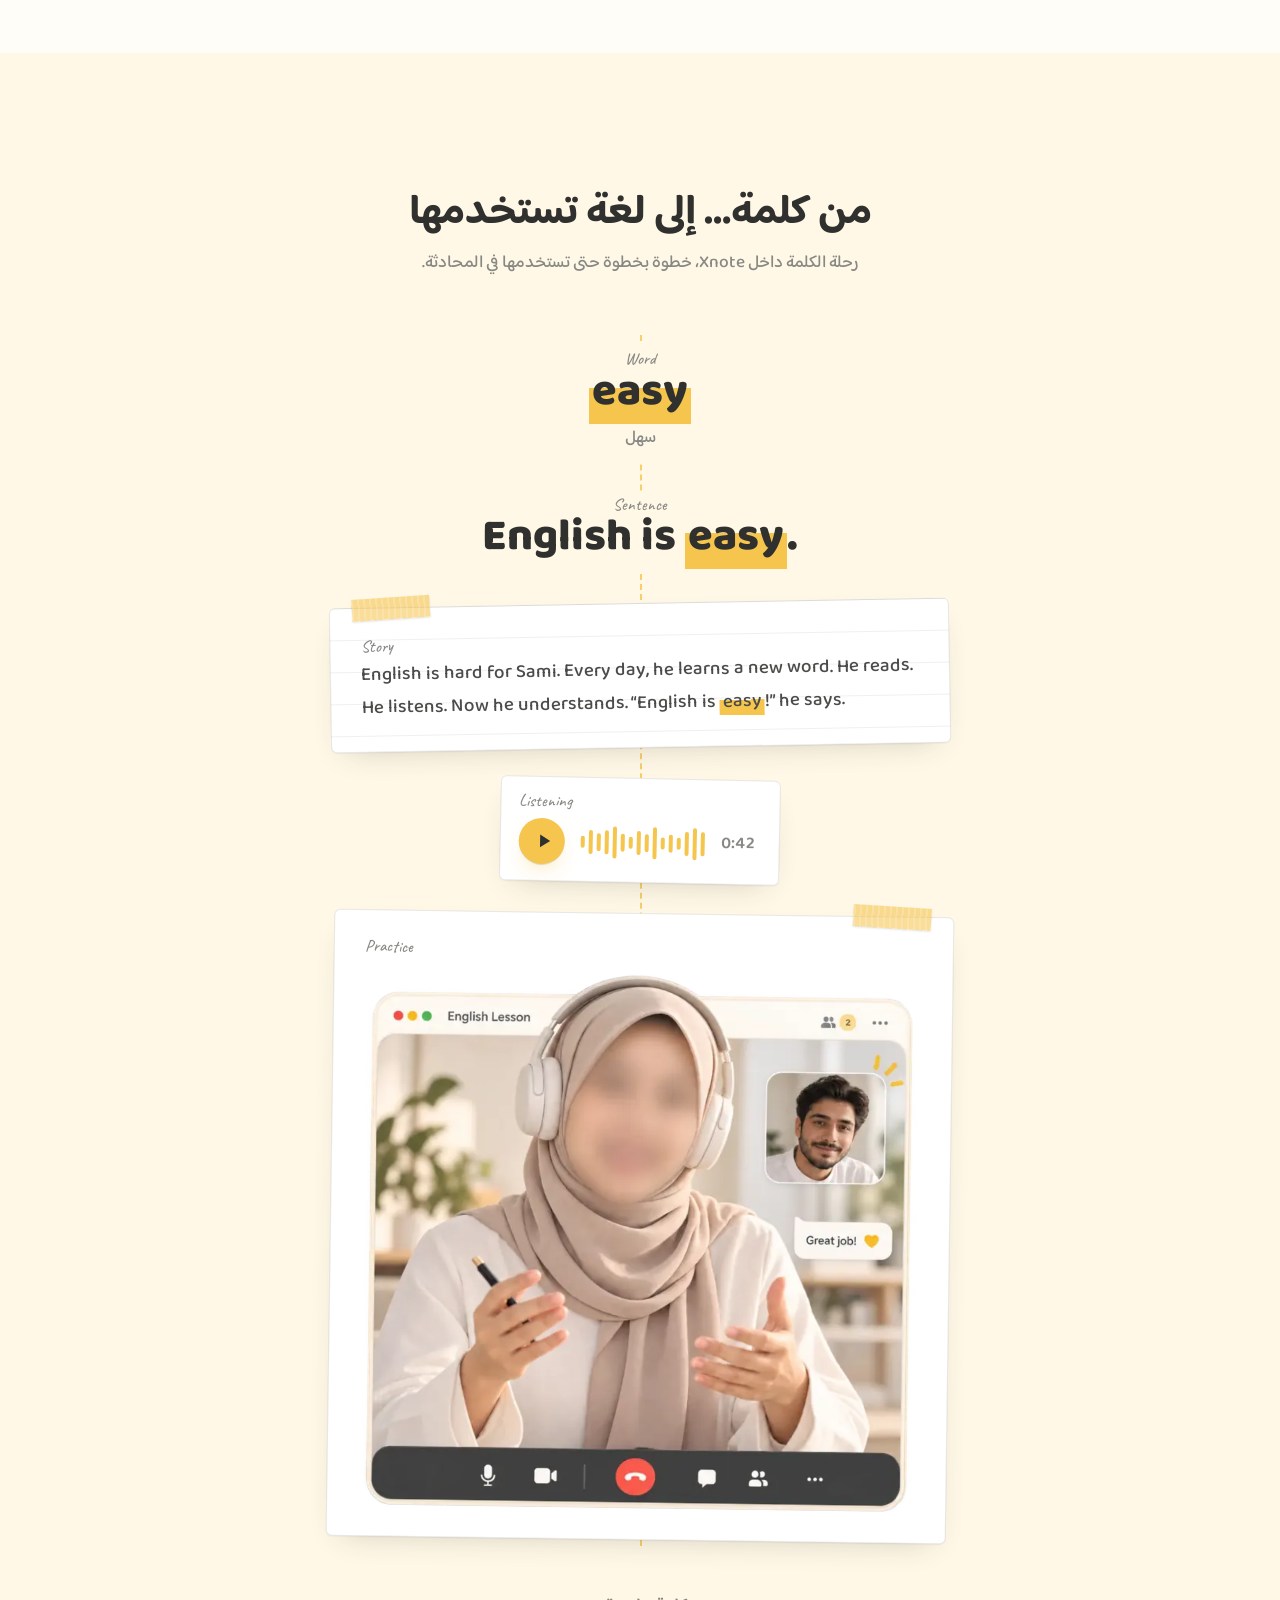
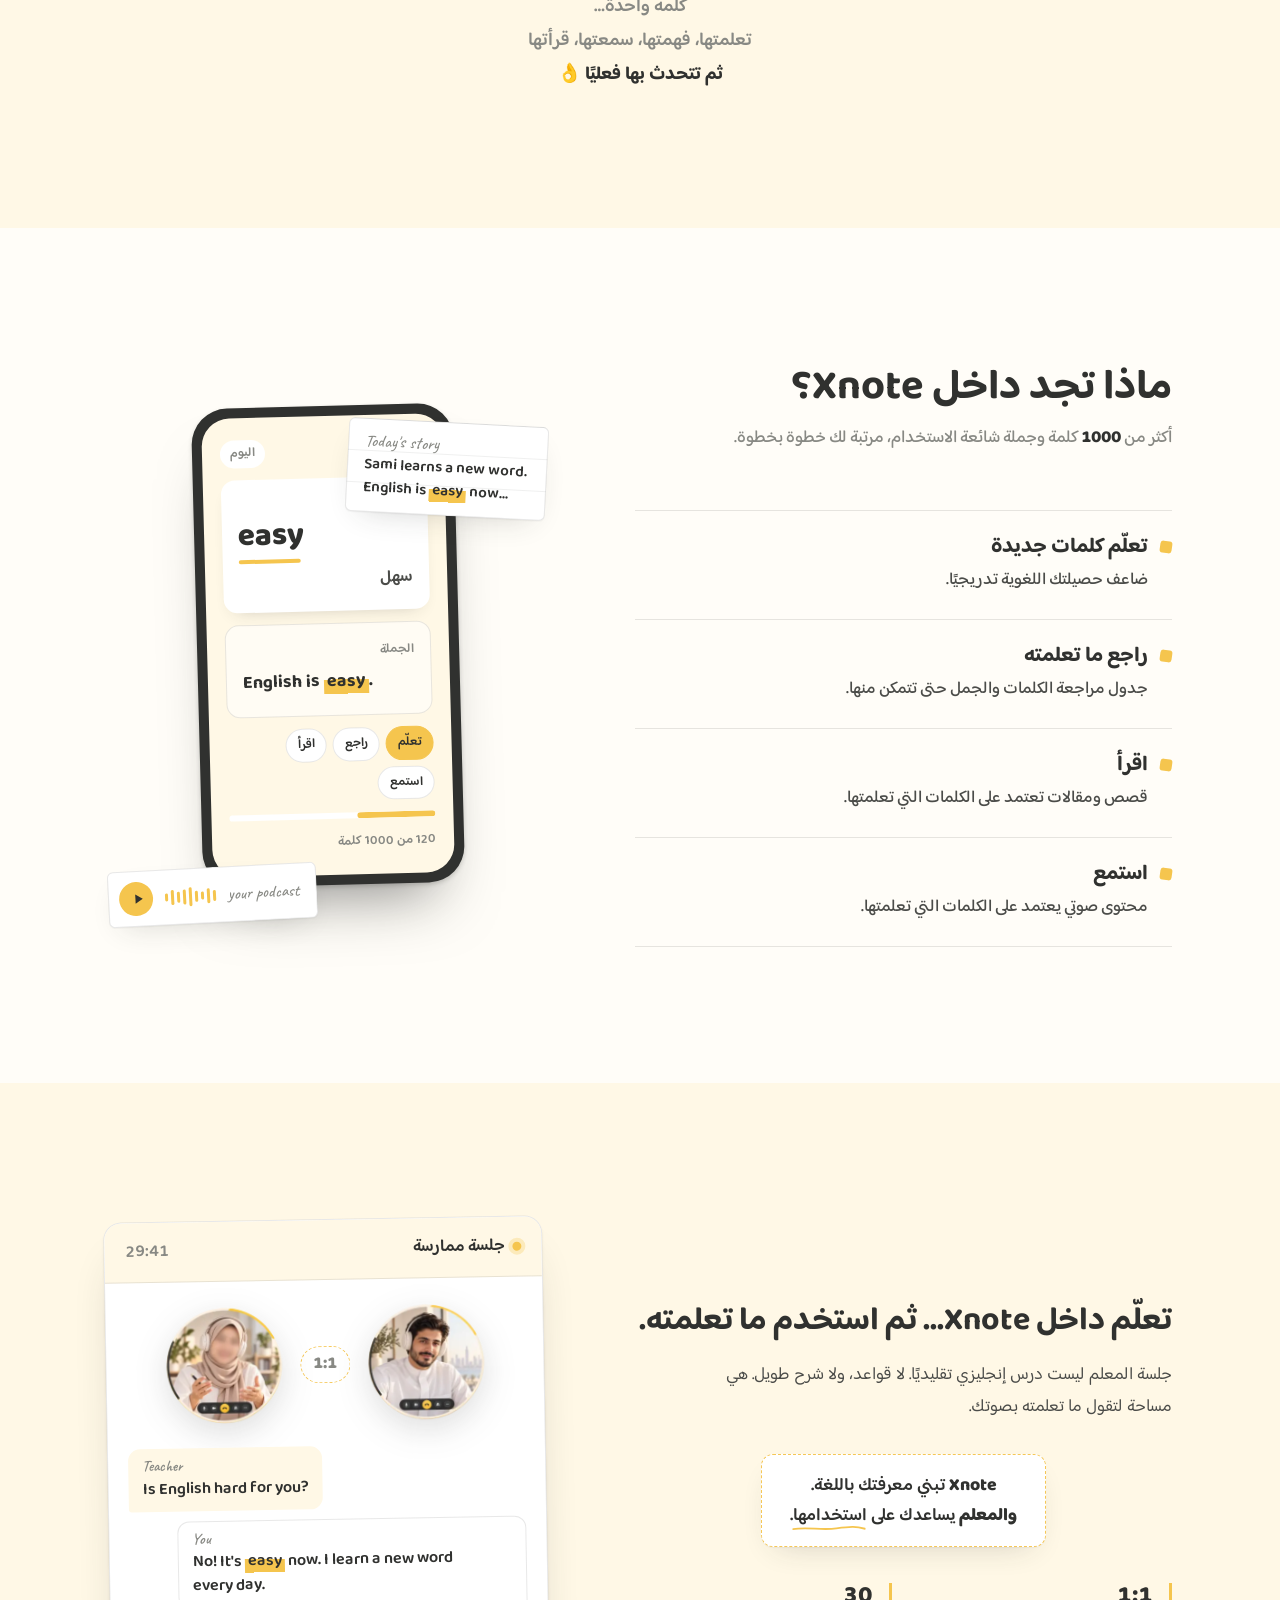
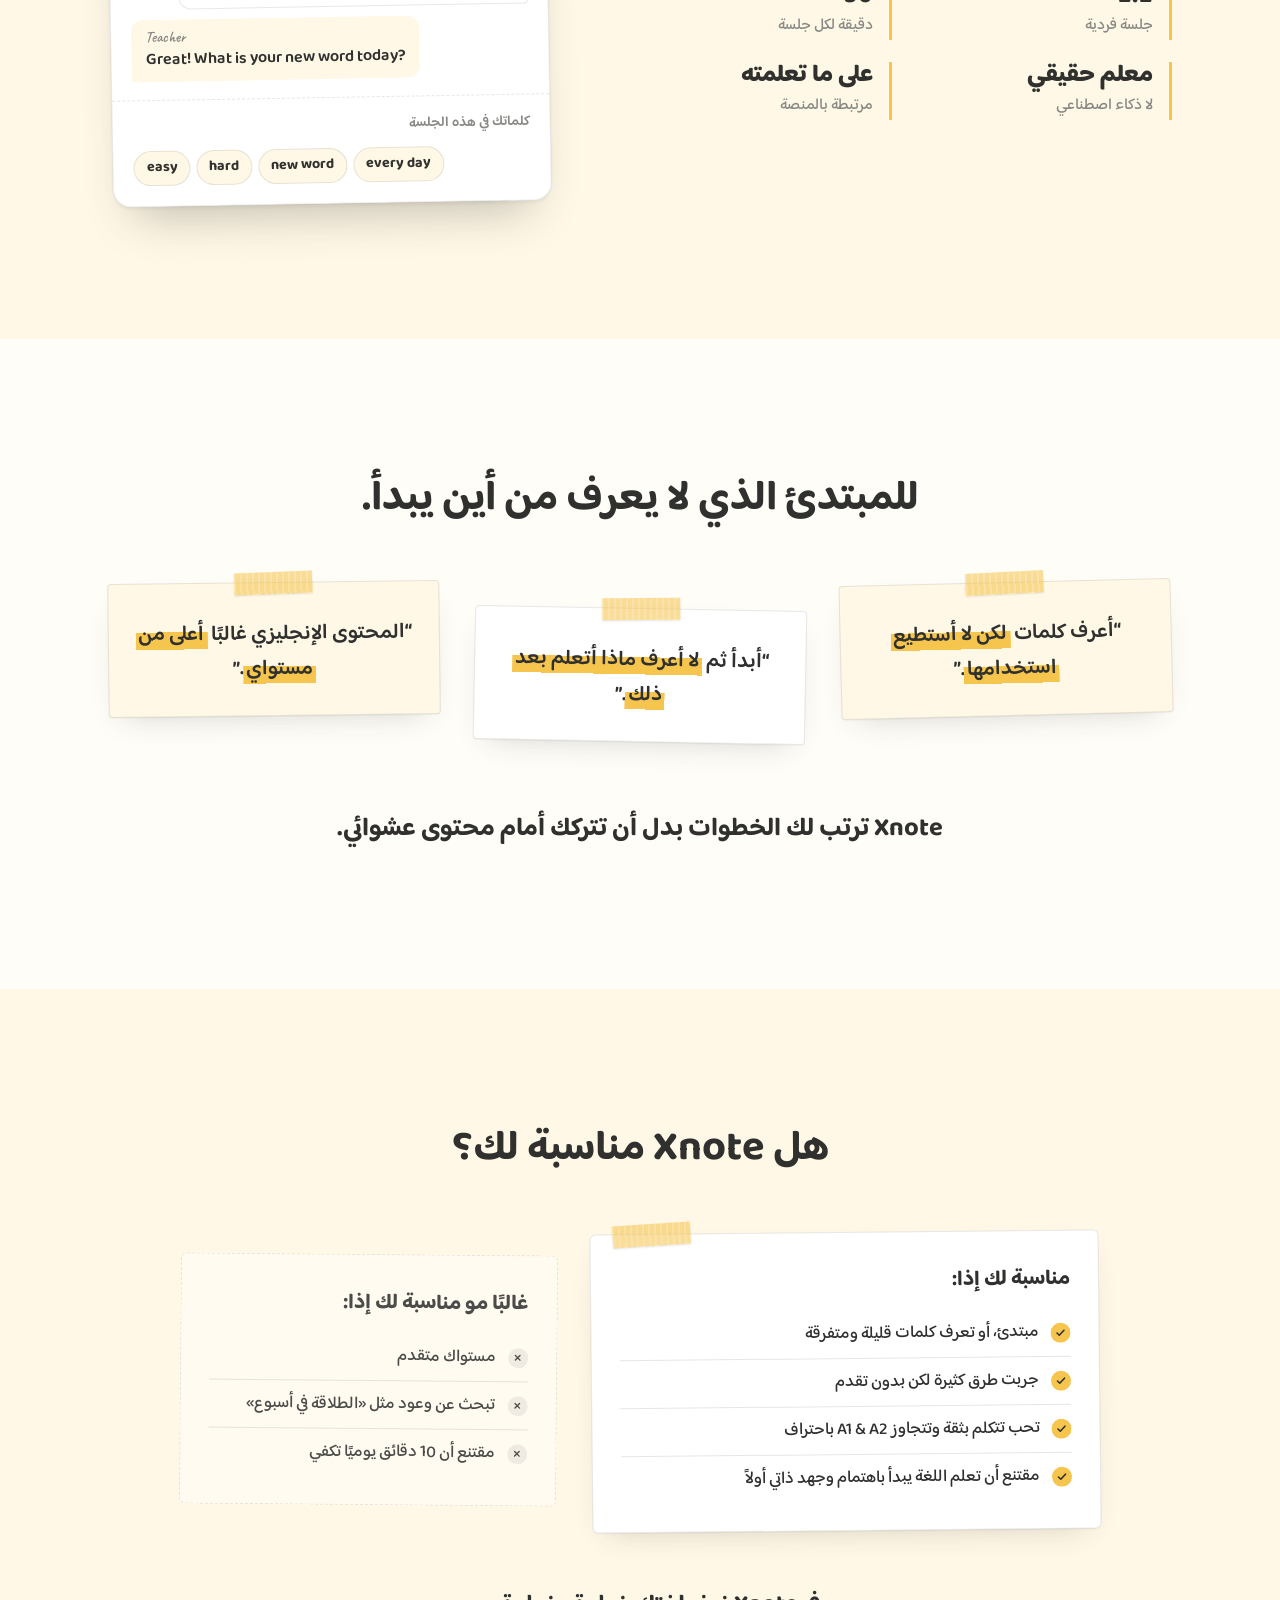
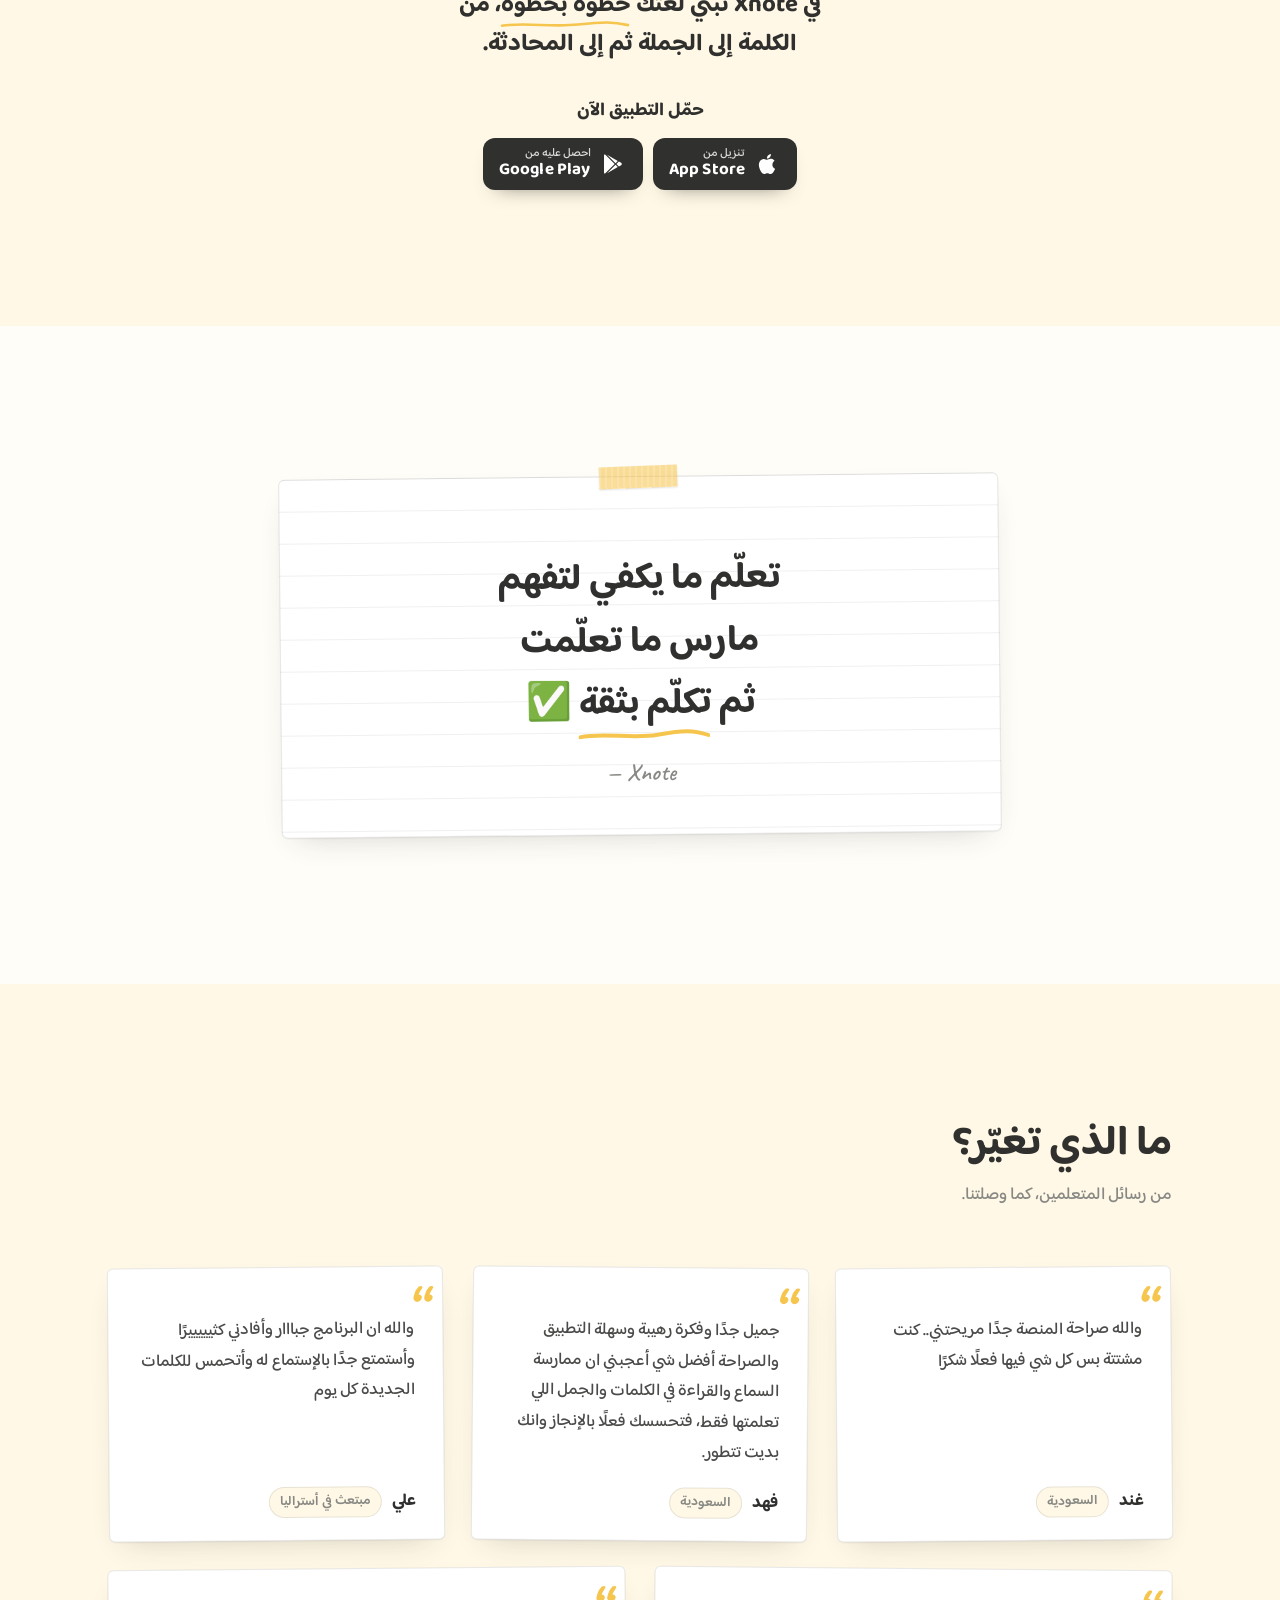
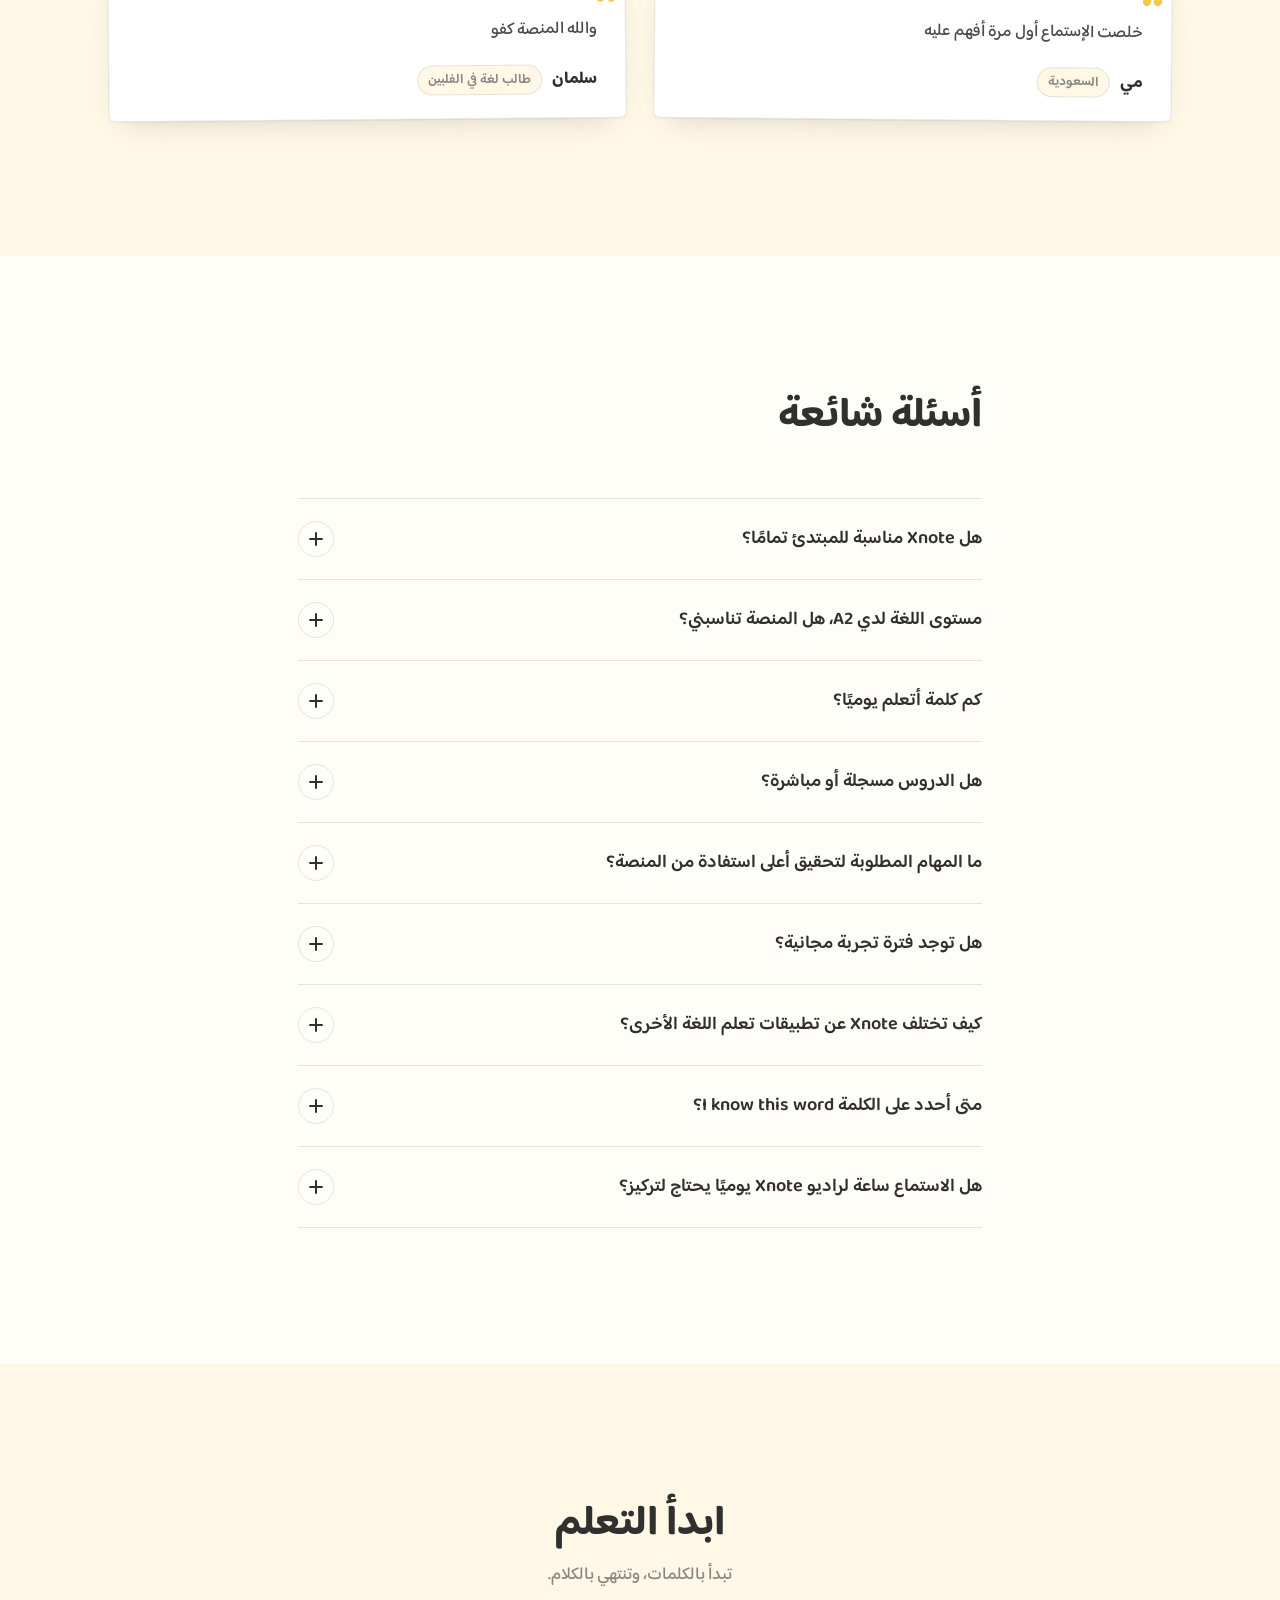
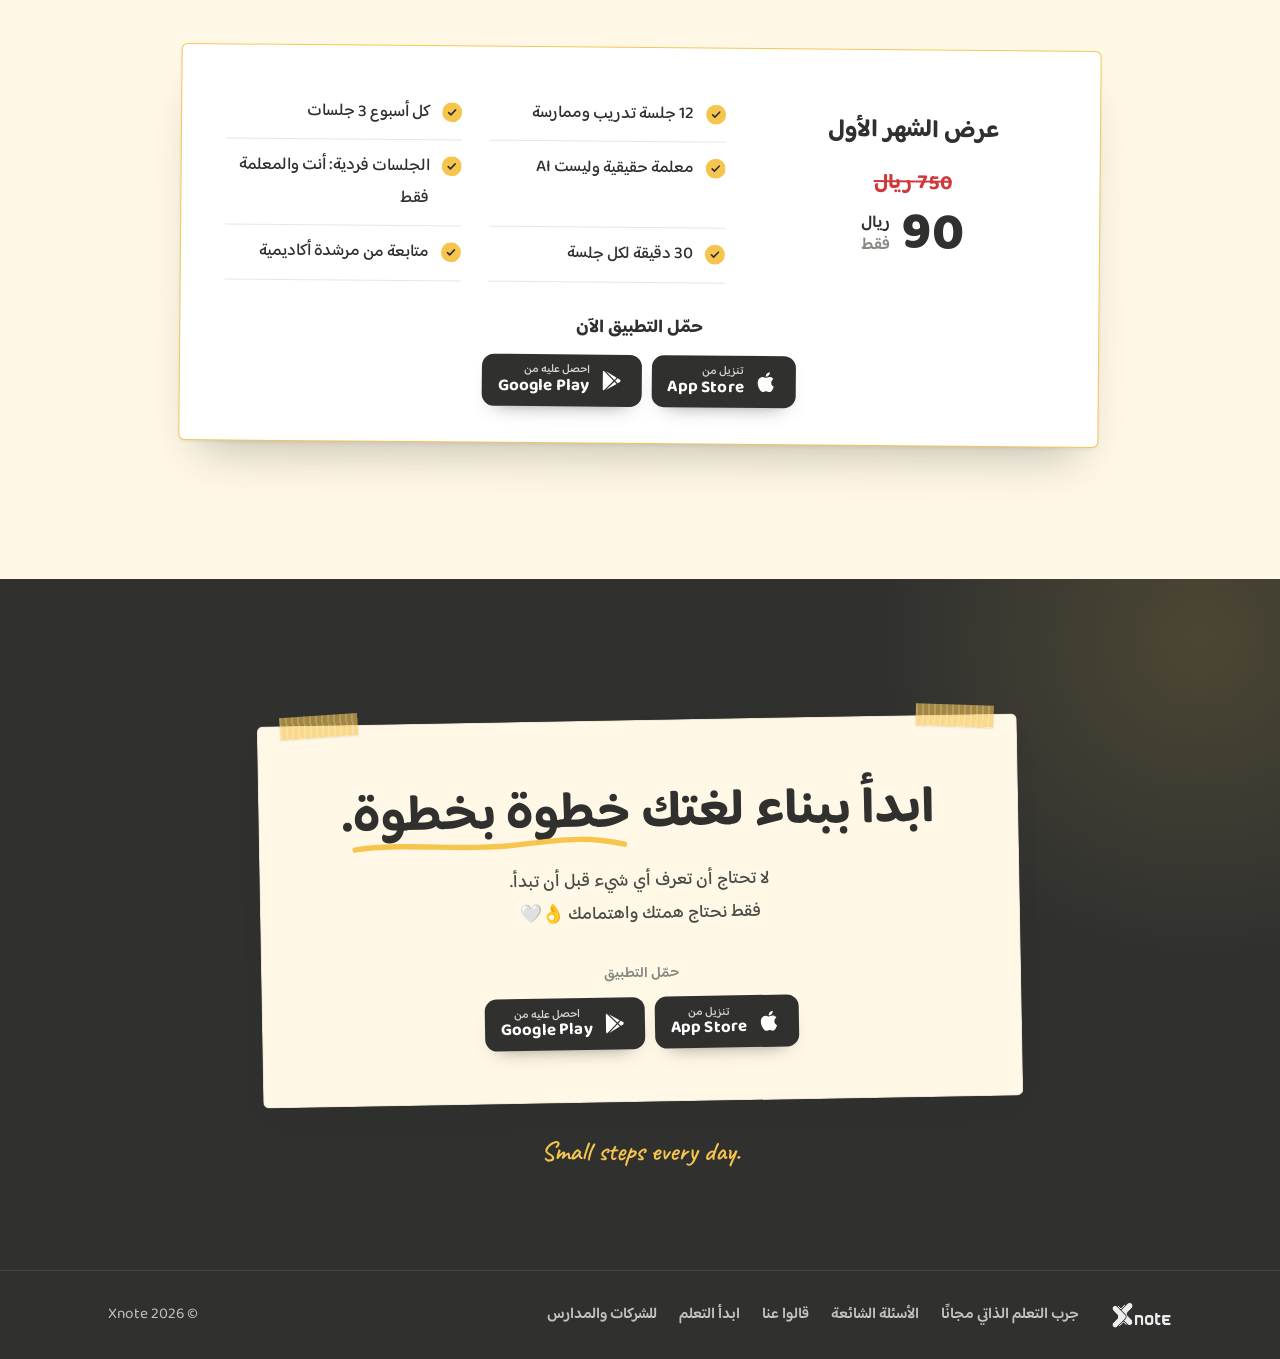
==== commit 56aab357: "Add the "for companies and schools" page - New business.html in the same notebook design: a centered" ====
--- a/index.html
+++ b/index.html
@@ -10,7 +10,7 @@
   <link rel="preconnect" href="https://fonts.googleapis.com">
   <link rel="preconnect" href="https://fonts.gstatic.com" crossorigin>
   <link href="https://fonts.googleapis.com/css2?family=Baloo+Bhaijaan+2:wght@400;500;600;700;800&family=Caveat:wght@500;600&display=swap" rel="stylesheet">
-  <link rel="stylesheet" href="styles.css?v=15">
+  <link rel="stylesheet" href="styles.css?v=16">
 </head>
 <body>
 
@@ -575,6 +575,7 @@
       <a href="#faq">الأسئلة الشائعة</a>
       <a href="#voices">قالوا عنا</a>
       <a href="#plans">ابدأ التعلم</a>
+      <a href="business.html">للشركات والمدارس</a>
     </nav>
     <span class="footer__copy">© 2026 Xnote</span>
   </div>
--- a/styles.css
+++ b/styles.css
@@ -693,6 +693,31 @@
 @media (min-width: 900px) { .wa-float { inset-inline-end: 28px; bottom: 28px; width: 62px; height: 62px; } }
 
 /* ========================================================
+   Business page: companies, schools and groups
+   ======================================================== */
+.biz-hero { padding: clamp(44px, 7vw, 96px) 0 clamp(48px, 6vw, 72px); text-align: center; }
+.biz-hero__inner { max-width: 720px; margin-inline: auto; }
+.biz-hero__eyebrow { display: block; color: var(--ink-2); margin-bottom: 14px; }
+.biz-hero .h1 { font-size: clamp(2.5rem, 5.5vw, 4rem); }
+.biz-hero__sub { margin: 20px auto 0; font-weight: 600; font-size: clamp(1.15rem, 1.7vw, 1.35rem); line-height: 1.7; color: var(--ink-2); max-width: 34ch; }
+.biz-cards { display: grid; gap: 30px; max-width: 980px; margin: 0 auto; }
+.biz-card { padding: 42px 28px 34px; text-align: center; display: flex; flex-direction: column; align-items: center; gap: 8px; }
+.biz-card:nth-child(1) { --rot: -.8deg; } .biz-card:nth-child(2) { --rot: .6deg; } .biz-card:nth-child(3) { --rot: -.5deg; }
+.biz-card__icon { width: 76px; height: 76px; border-radius: 50%; background: var(--marker-soft); display: inline-flex; align-items: center; justify-content: center; color: var(--ink); margin-bottom: 8px; }
+.biz-card__icon svg { width: 36px; height: 36px; fill: none; stroke: currentColor; stroke-width: 1.8; stroke-linecap: round; stroke-linejoin: round; }
+.biz-card .h3 { font-size: 1.5rem; font-weight: 700; }
+.biz-card p { color: var(--ink-2); font-weight: 500; max-width: 26ch; text-wrap: balance; }
+.biz-card:nth-child(2).reveal { transition-delay: 90ms; } .biz-card:nth-child(3).reveal { transition-delay: 180ms; }
+@media (min-width: 860px) { .biz-cards { grid-template-columns: repeat(3, 1fr); gap: 32px; align-items: stretch; } .biz-card:nth-child(2) { margin-top: 20px; } }
+.biz-contact__sheet { max-width: 760px; margin: 0 auto; padding: clamp(44px, 6vw, 64px) clamp(22px, 5vw, 56px) clamp(36px, 5vw, 48px); text-align: center; --rot: -.6deg; display: flex; flex-direction: column; align-items: center; gap: 18px; }
+.biz-contact__text { color: var(--ink-2); font-weight: 500; font-size: clamp(1.08rem, 1.6vw, 1.22rem); line-height: 1.8; max-width: 40ch; text-wrap: balance; }
+.biz-contact__number { display: inline-block; font-weight: 800; font-size: clamp(1.8rem, 4vw, 2.6rem); line-height: 1.2; font-variant-numeric: tabular-nums; color: var(--ink); padding: 4px 16px; border-radius: 10px; background: var(--marker-soft); }
+.biz-contact__wa { gap: 10px; }
+.biz-contact__wa svg { width: 24px; height: 24px; fill: currentColor; flex: none; }
+.biz-contact__hand { margin-top: 4px; }
+@media (max-width: 639px) { .biz-card { padding: 34px 20px 26px; } .biz-contact__wa { width: 100%; } }
+
+/* ========================================================
    Motion
    ======================================================== */
 .reveal { opacity: 0; transform: translateY(18px) rotate(var(--rot, 0deg)); transition: opacity 640ms var(--ease), transform 640ms var(--ease); }
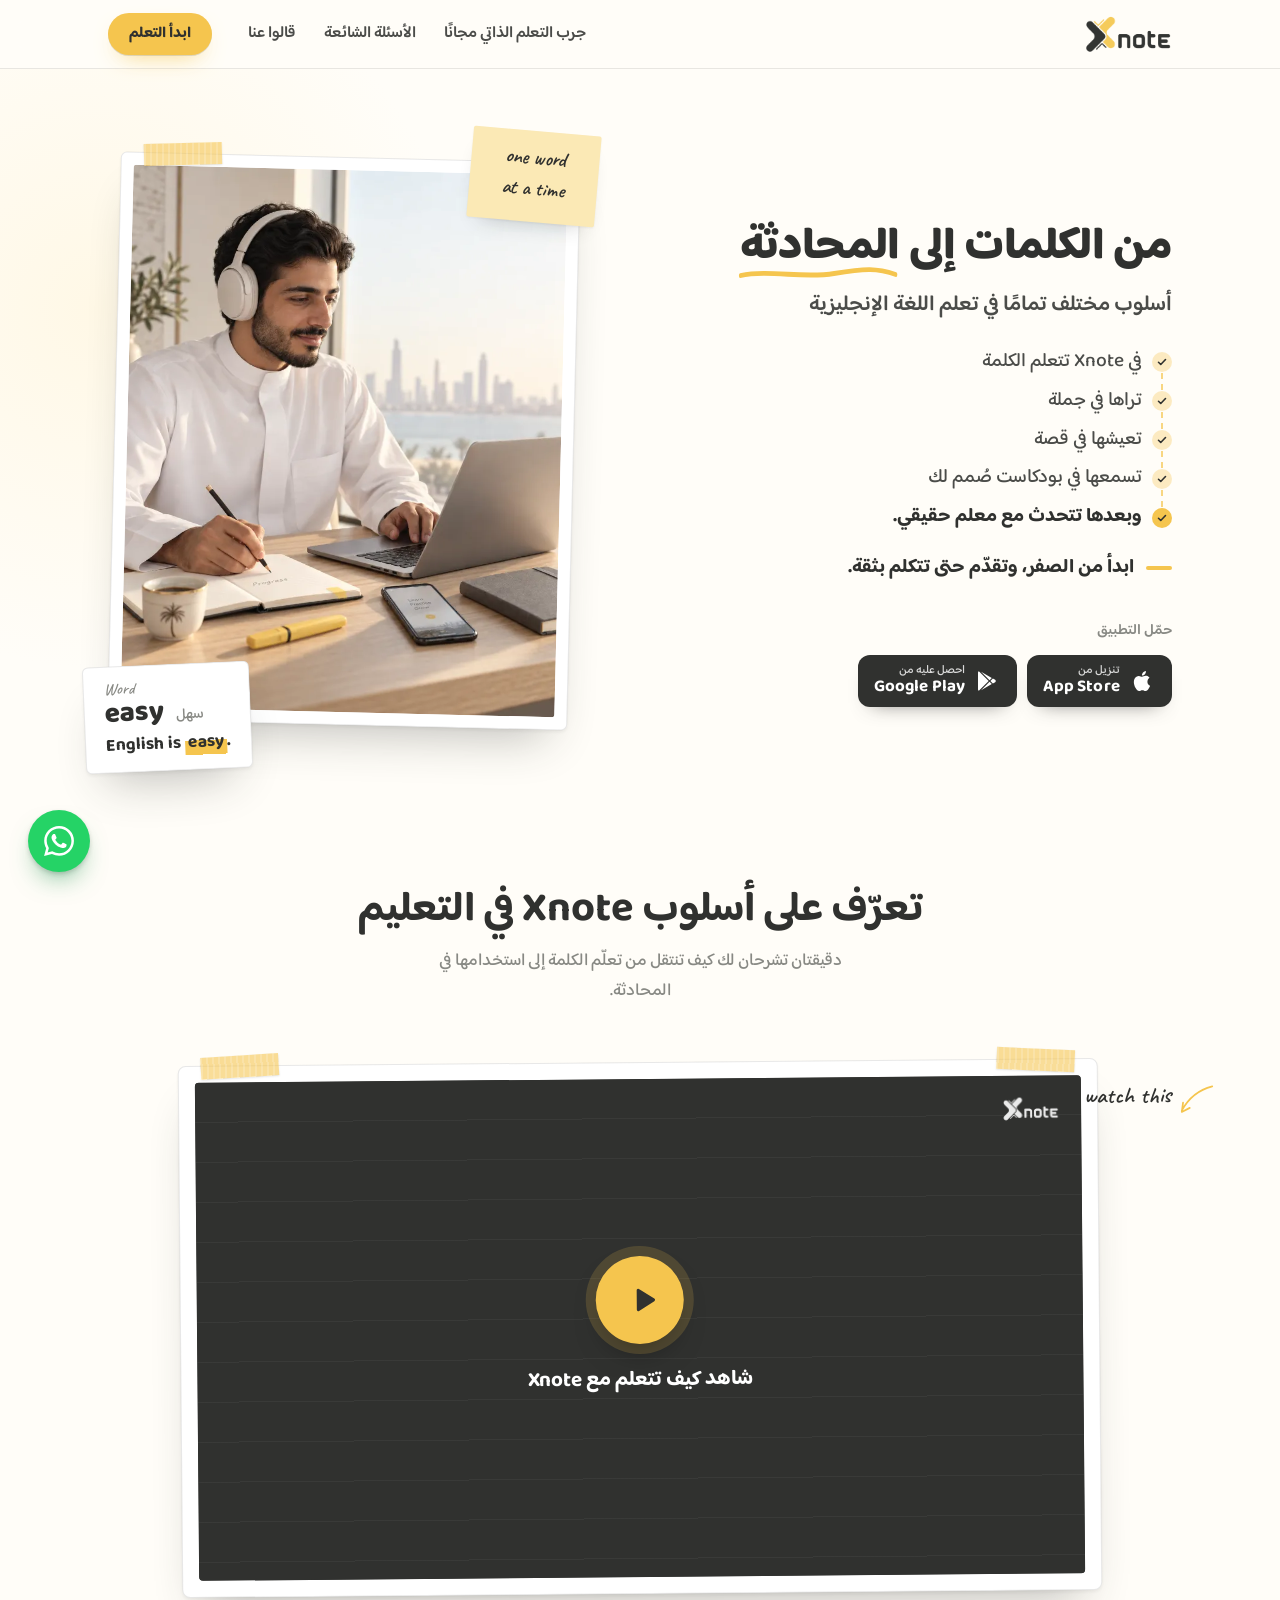
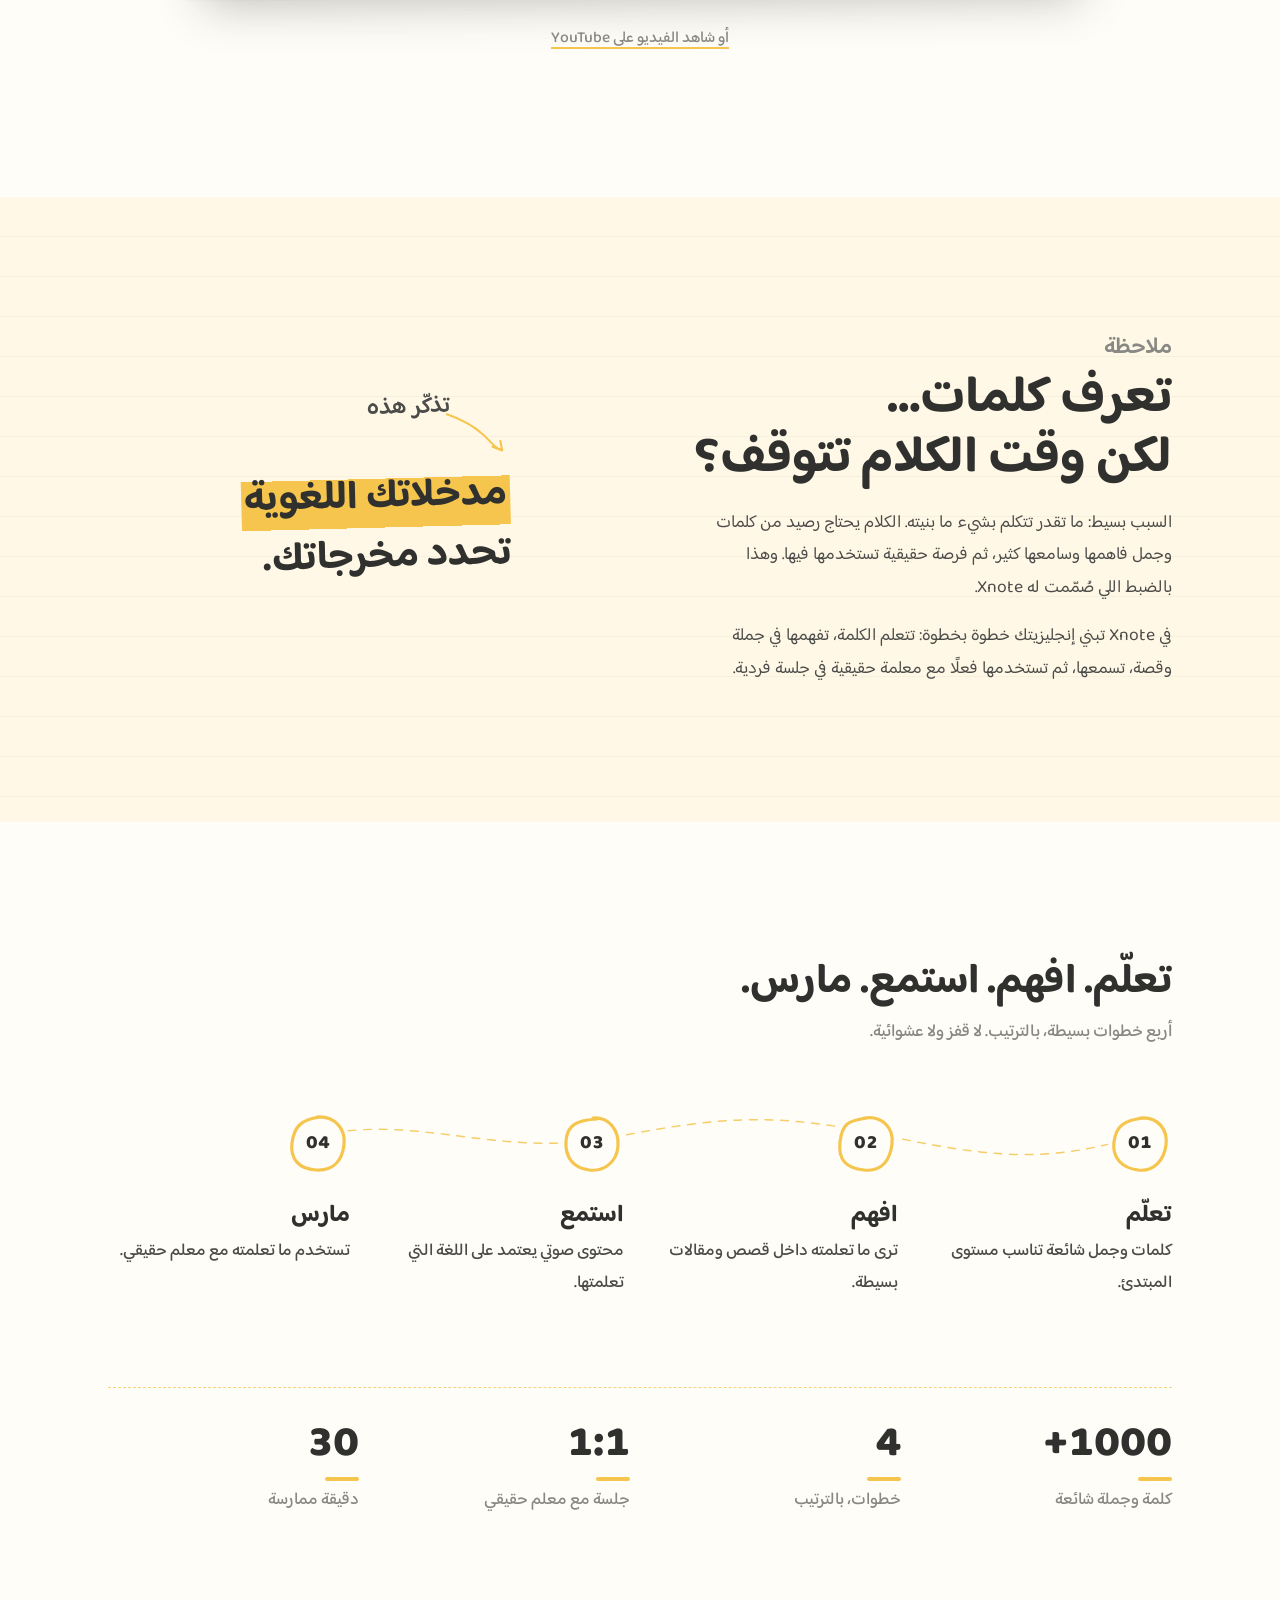
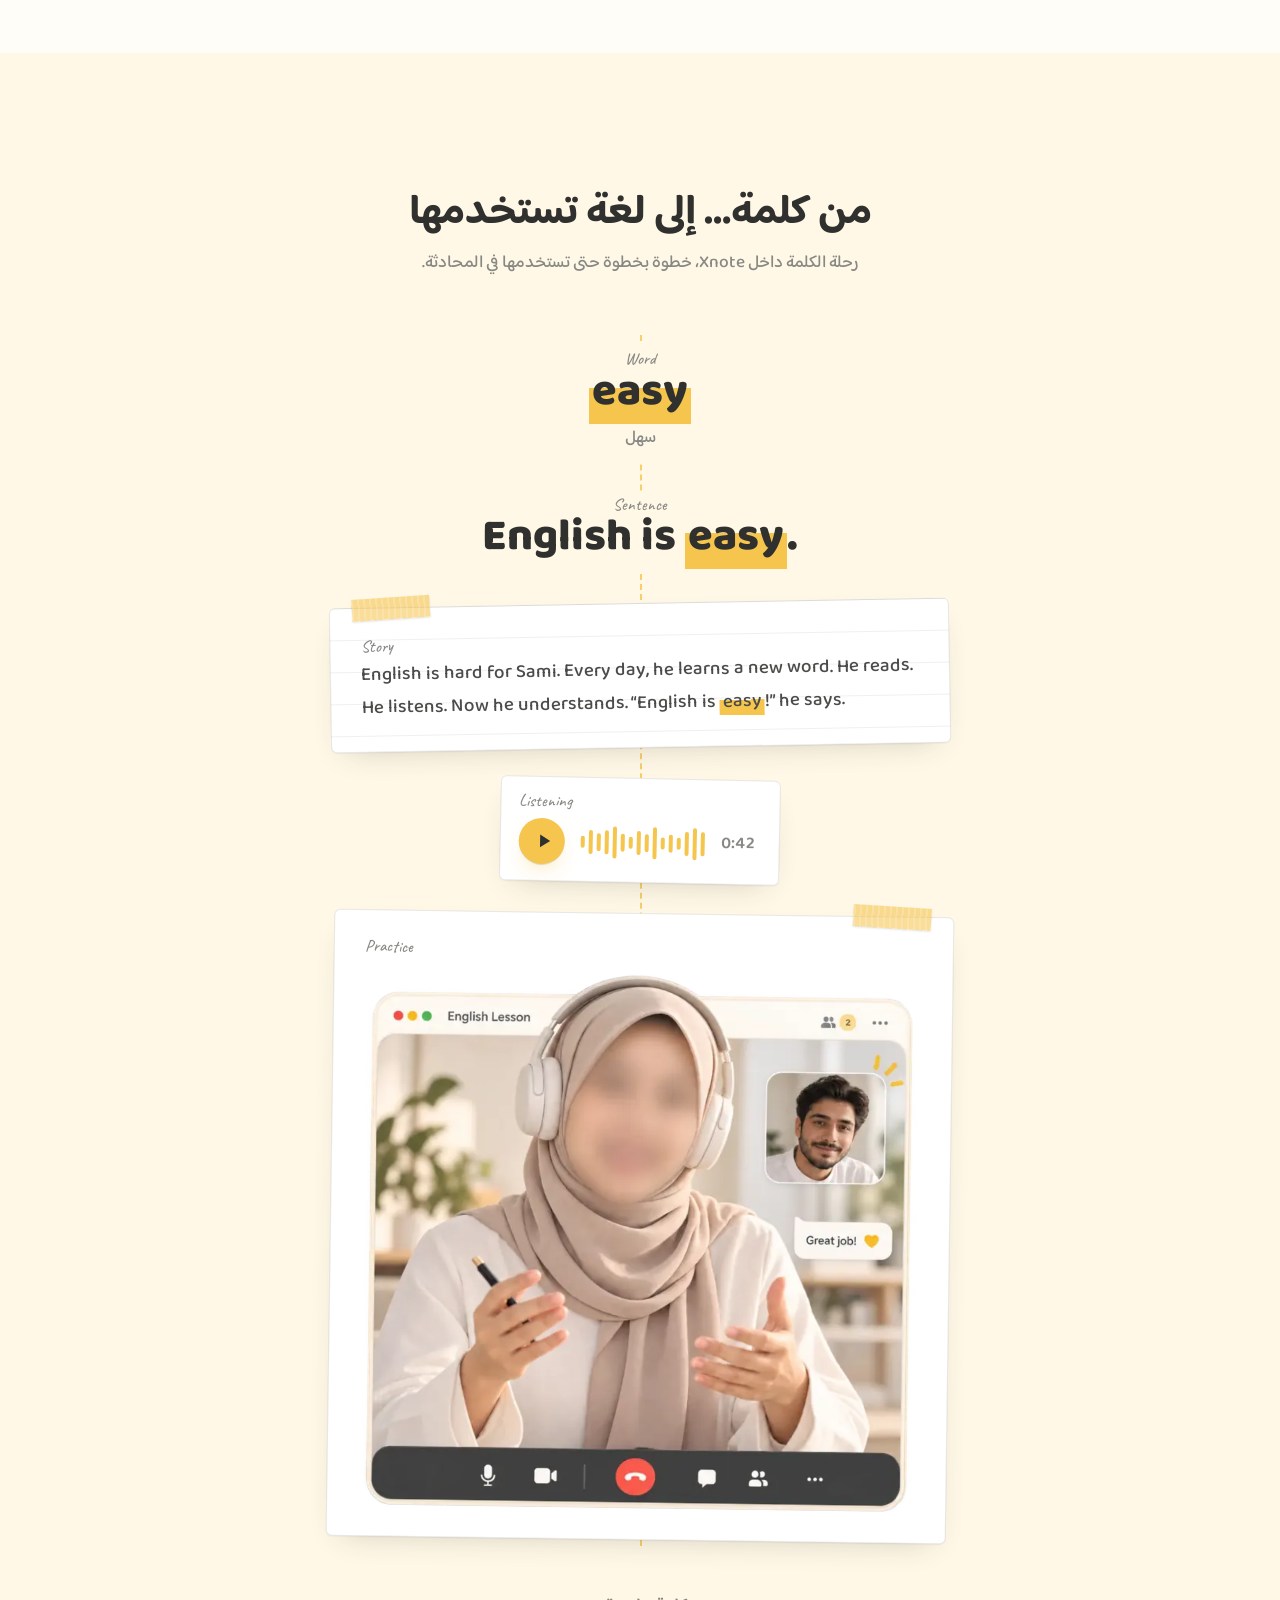
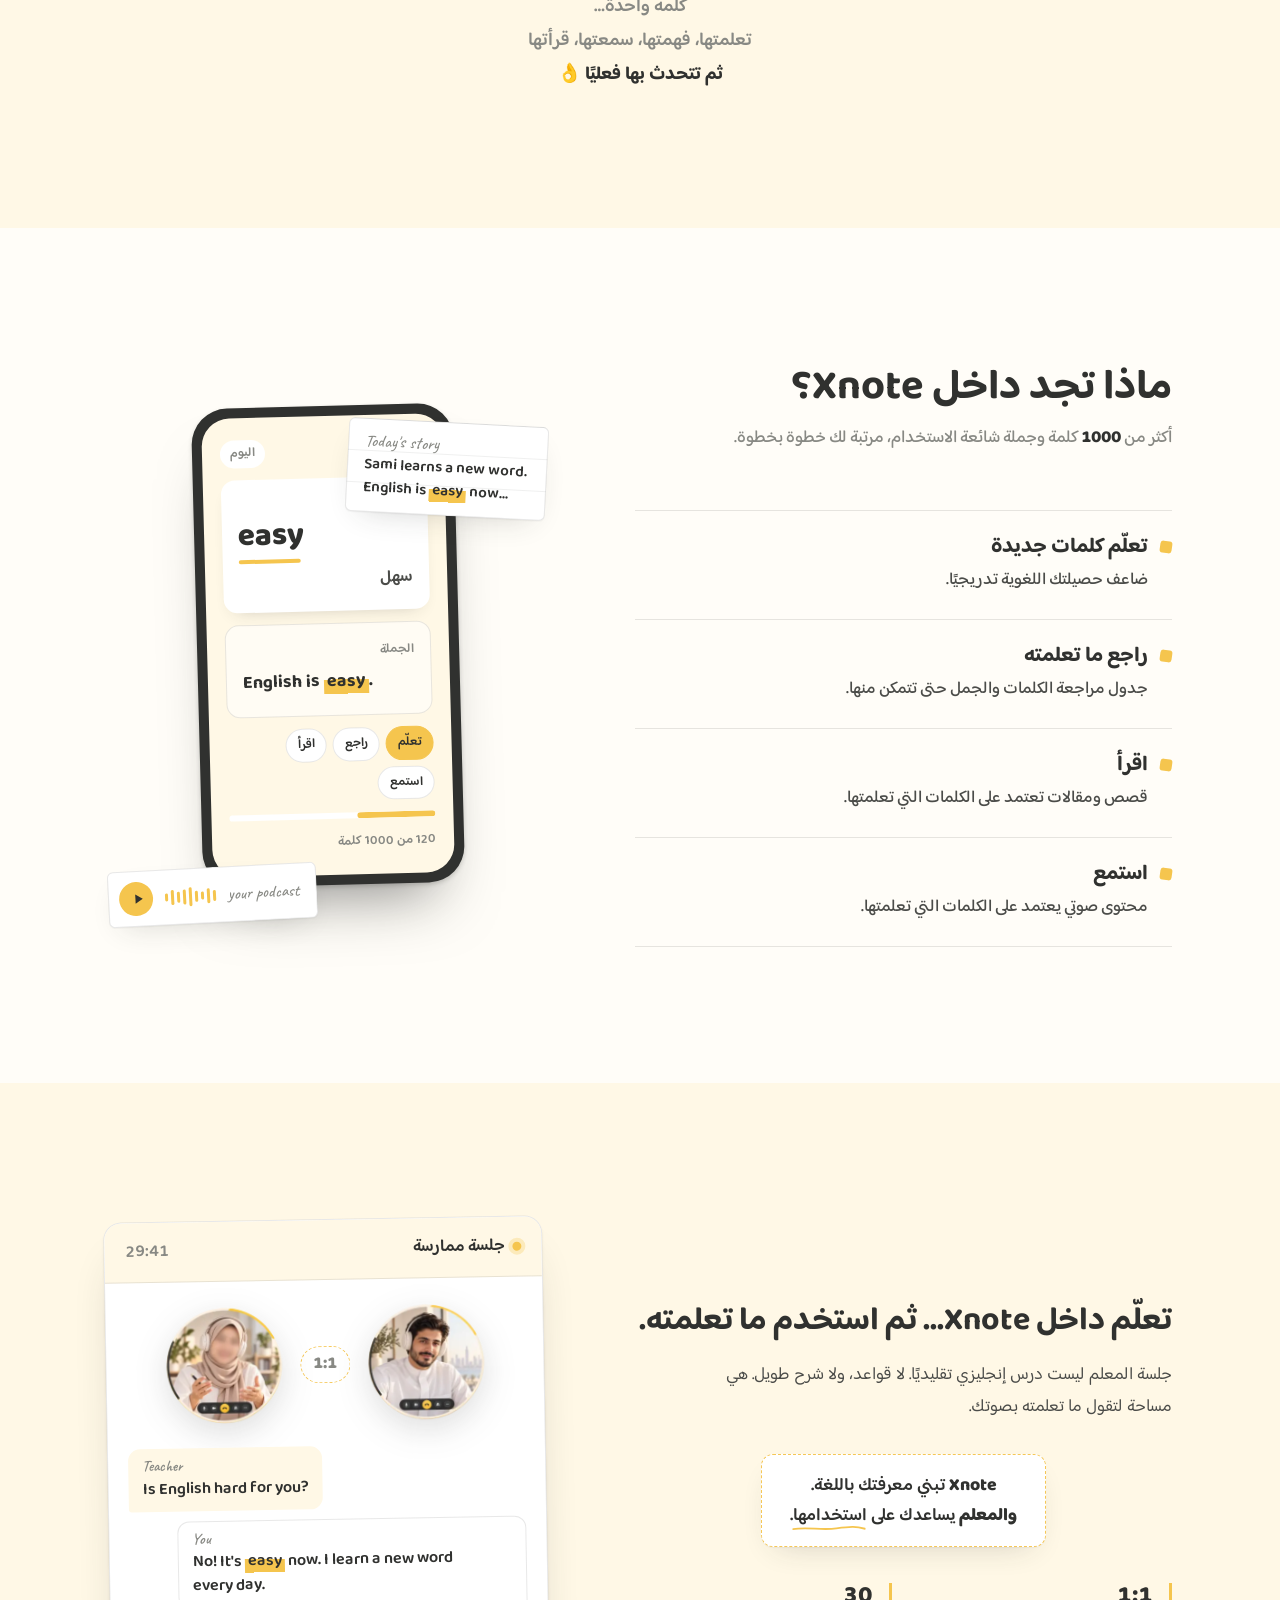
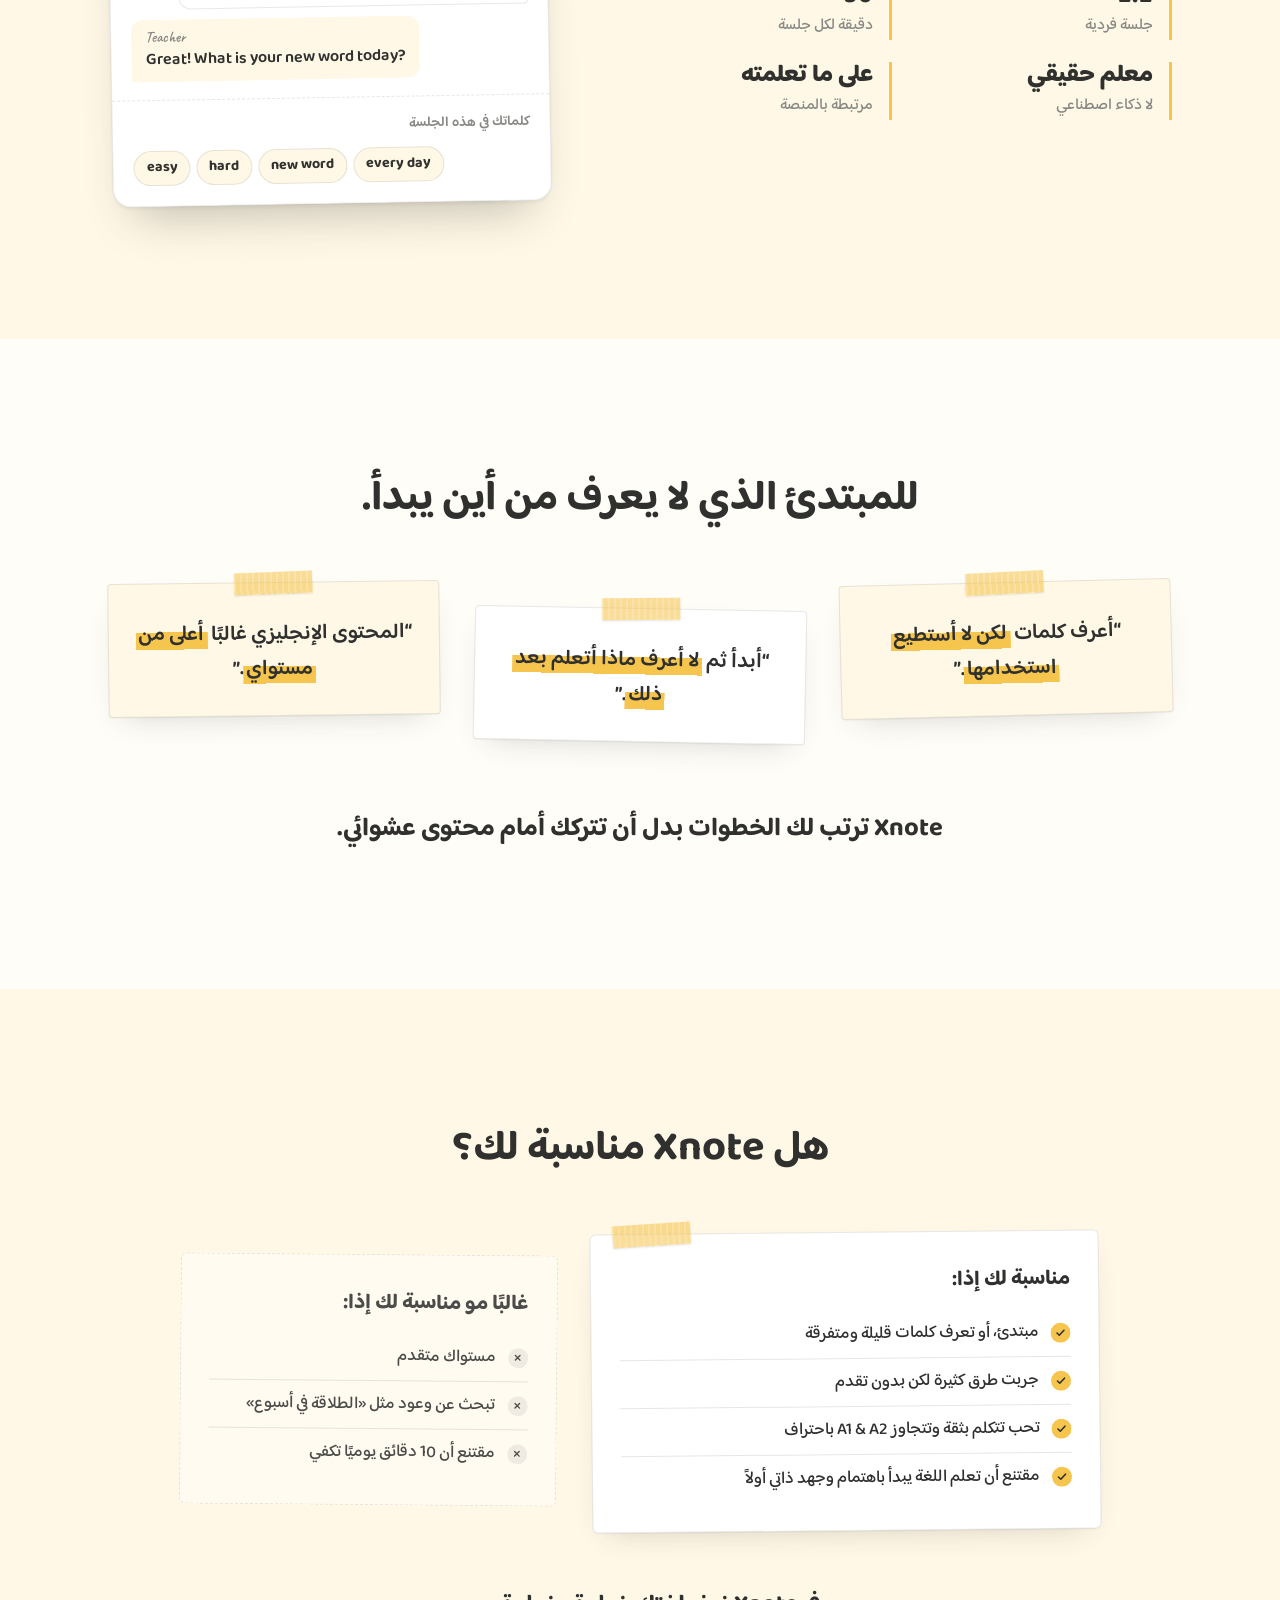
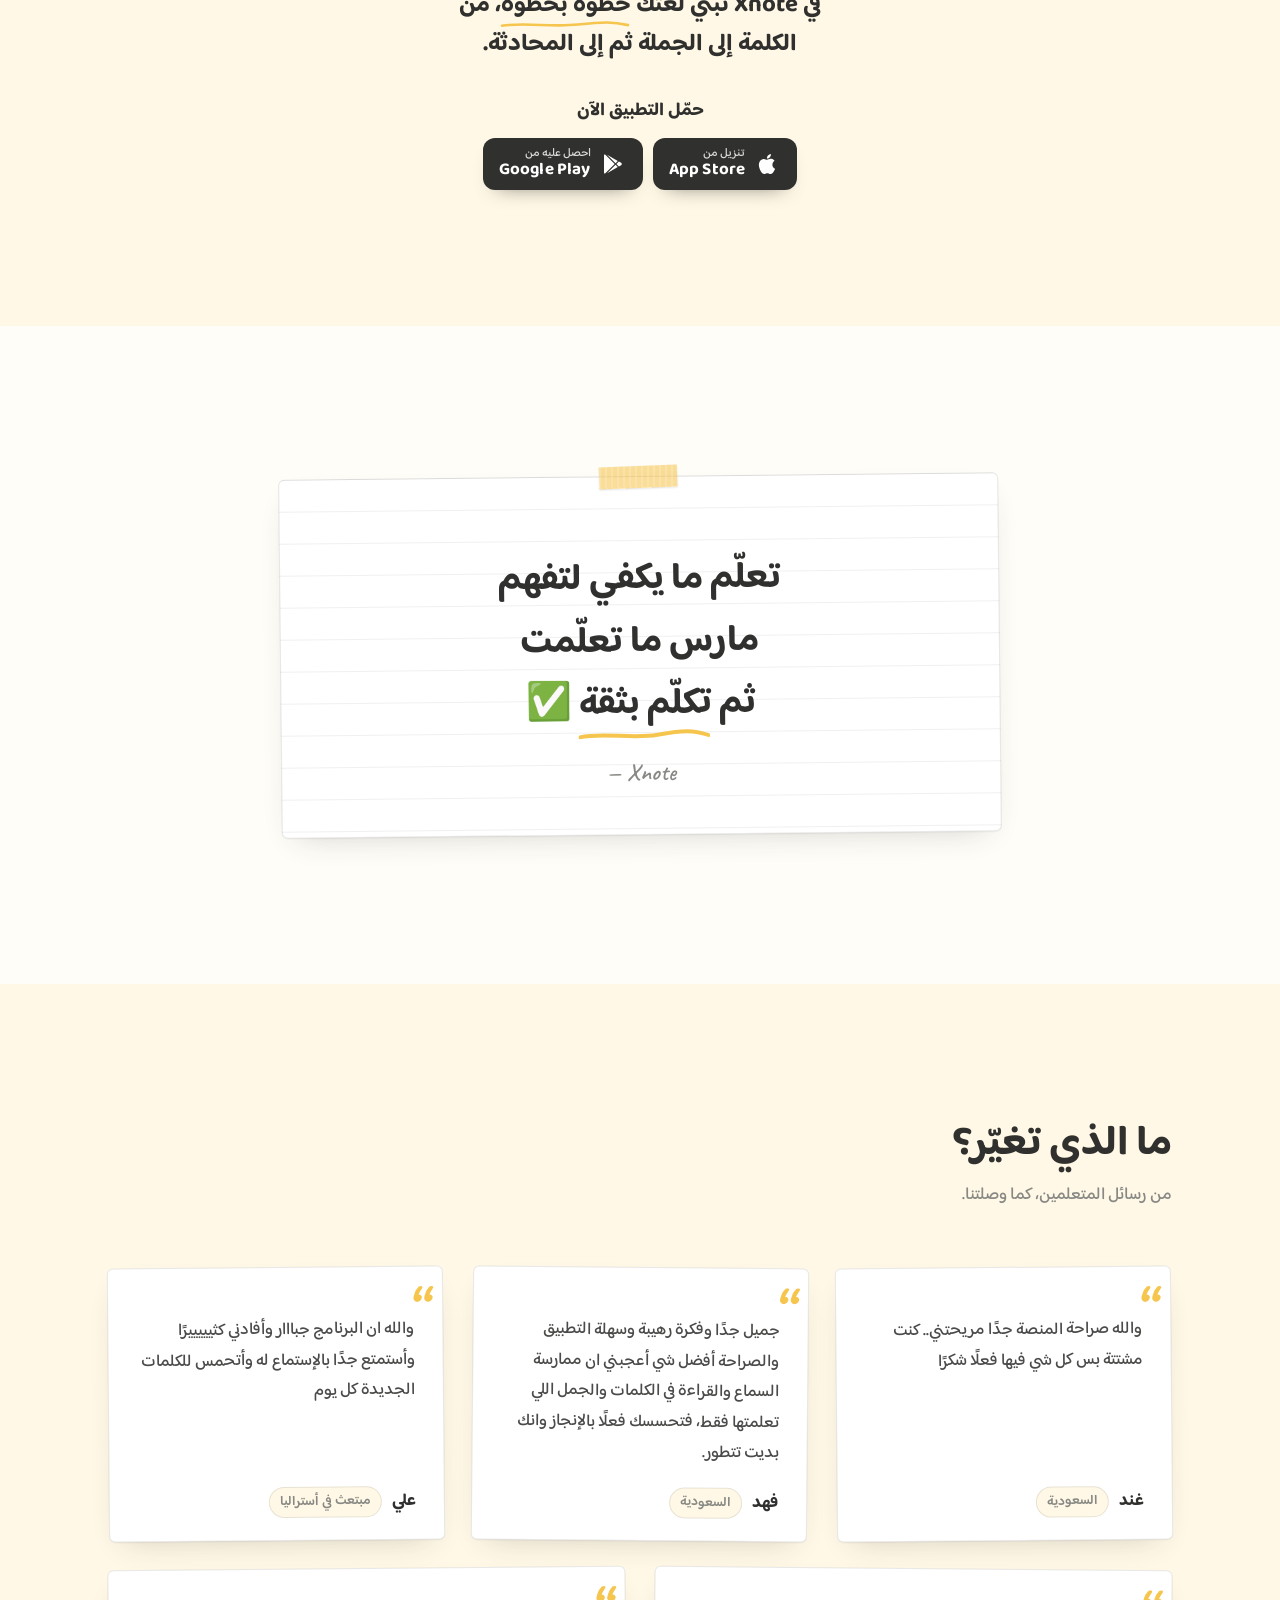
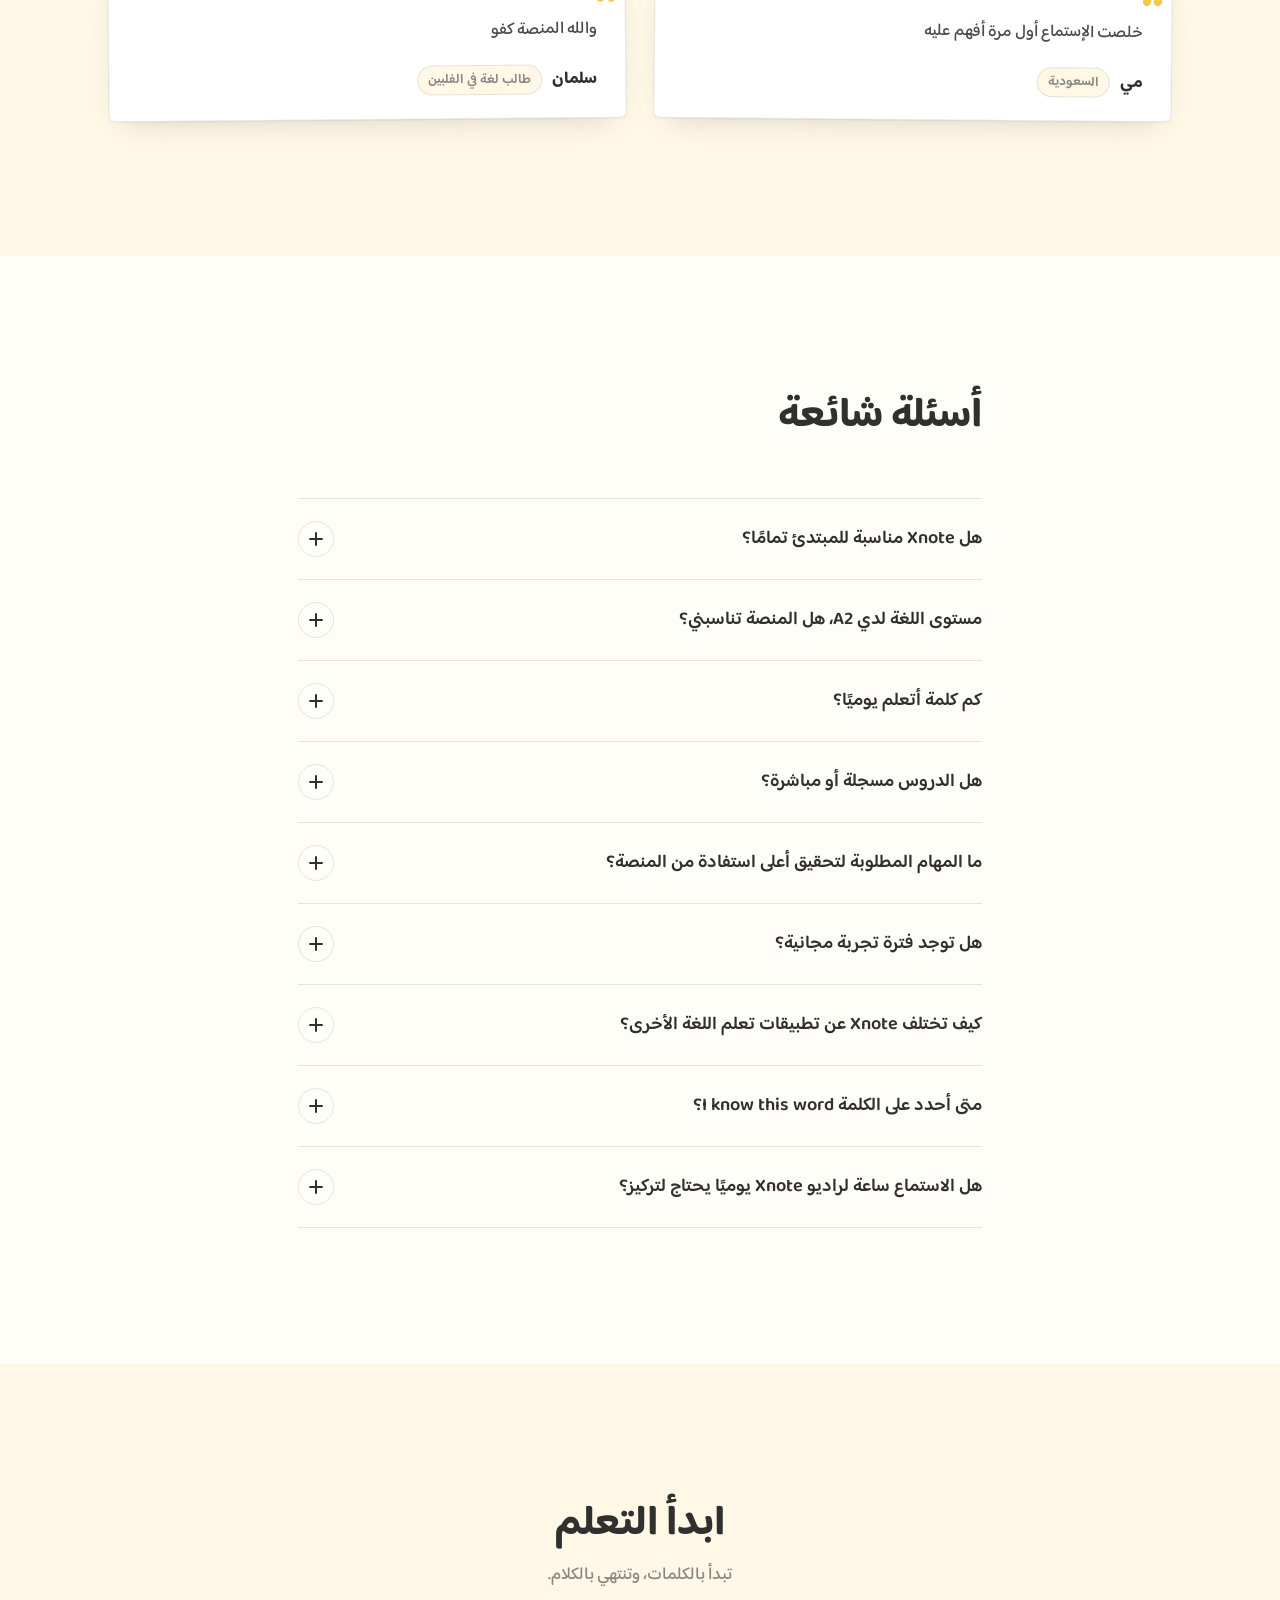
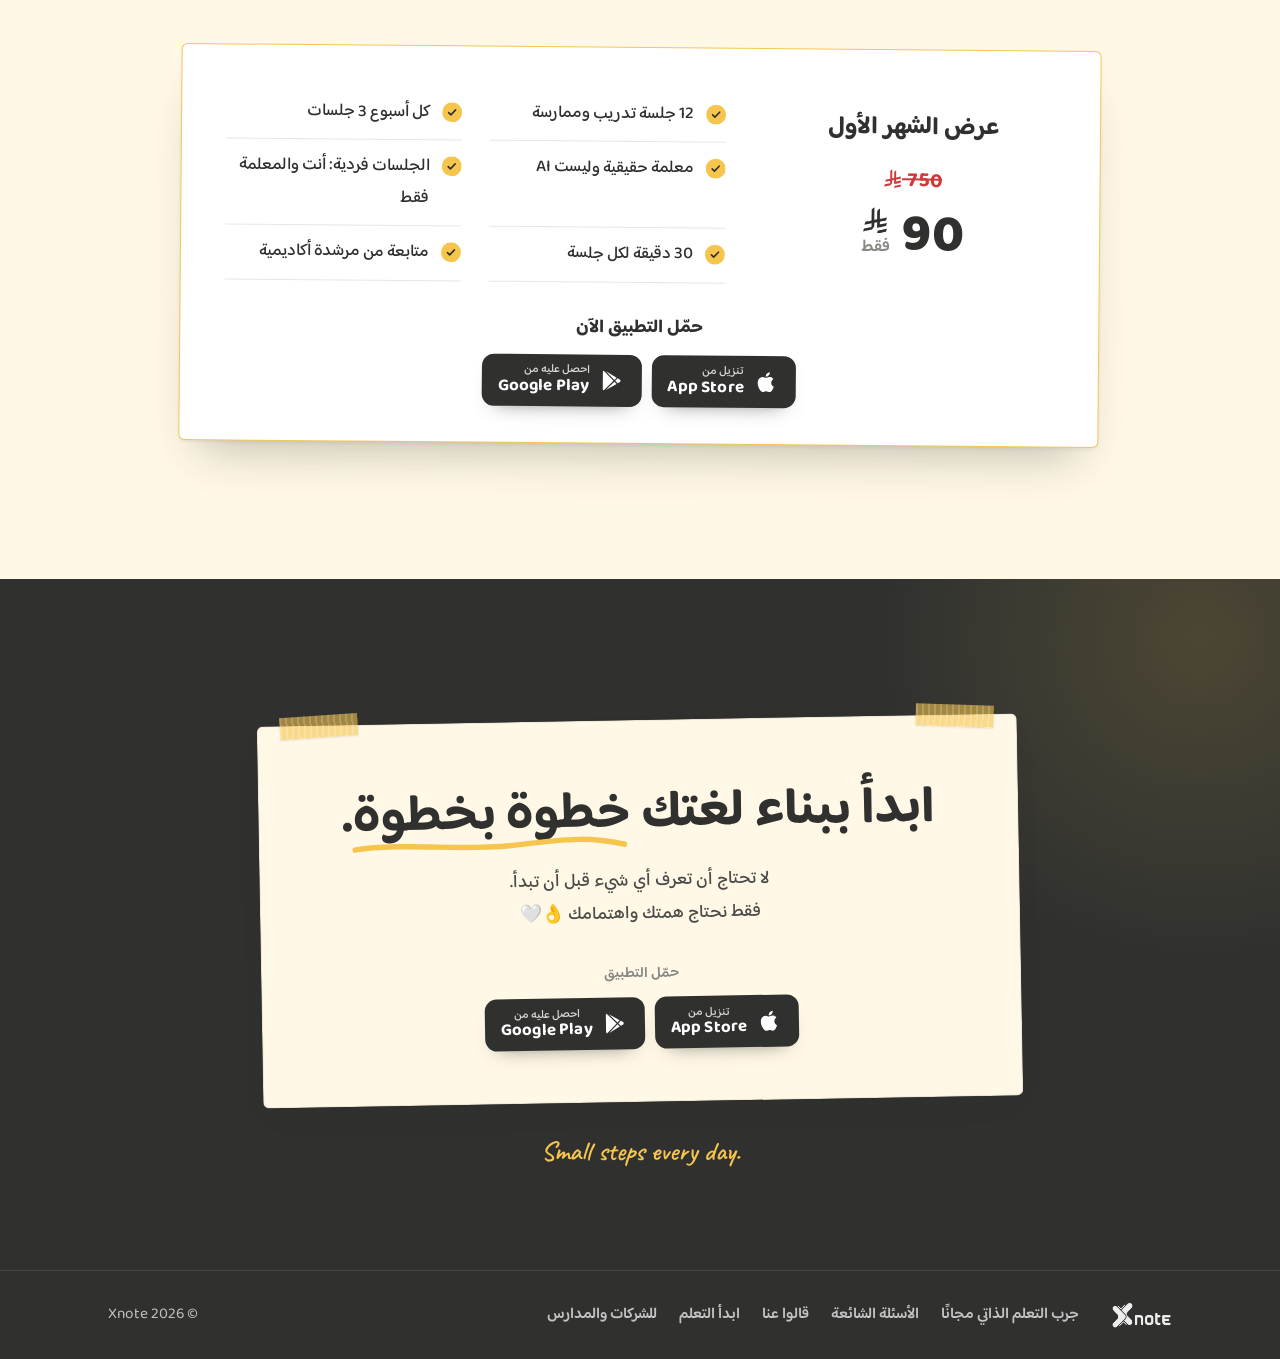
==== commit 72f8b723: "Use the Saudi riyal symbol in the offer prices The new riyal symbol is drawn once as an inline SVG a" ====
--- a/index.html
+++ b/index.html
@@ -10,7 +10,7 @@
   <link rel="preconnect" href="https://fonts.googleapis.com">
   <link rel="preconnect" href="https://fonts.gstatic.com" crossorigin>
   <link href="https://fonts.googleapis.com/css2?family=Baloo+Bhaijaan+2:wght@400;500;600;700;800&family=Caveat:wght@500;600&display=swap" rel="stylesheet">
-  <link rel="stylesheet" href="styles.css?v=16">
+  <link rel="stylesheet" href="styles.css?v=17">
 </head>
 <body>
 
@@ -499,6 +499,7 @@
 
 <!-- ================= Plans ================= -->
 <section class="section section--cream plans-section" id="plans" aria-labelledby="plans-title">
+  <svg width="0" height="0" style="position:absolute" aria-hidden="true"><symbol id="sar" viewBox="0 0 1256 1256"><path d="M0,0M750,1119 C730,1163,716,1211,711,1262 C711,1262,1136,1172,1136,1172 C1156,1127,1169,1079,1174,1028 C1174,1028,750,1119,750,1119Z M1136,901 C1136,901,1136,901,1136,901 C1156,857,1169,809,1174,758 C1174,758,843,828,843,828 C843,828,843,693,843,693 C843,693,1136,631,1136,631 C1156,587,1169,538,1174,488 C1174,488,843,558,843,558 C843,558,843,72,843,72 C793,100,748,138,711,183 C711,183,711,586,711,586 C711,586,579,614,579,614 C579,614,579,6,579,6 C528,34,483,72,447,117 C447,117,447,642,447,642 C447,642,151,705,151,705 C131,750,117,798,112,849 C112,849,447,777,447,777 C447,777,447,948,447,948 C447,948,88,1024,88,1024 C68,1068,55,1117,50,1167 C50,1167,425,1088,425,1088 C456,1081,482,1063,499,1038 C499,1038,568,936,568,936 C568,936,568,936,568,936 C575,926,579,913,579,899 C579,899,579,749,579,749 C579,749,711,721,711,721 C711,721,711,992,711,992 C711,992,1136,901,1136,901Z"/></symbol></svg>
   <div class="container">
     <div class="section__head section__head--center reveal">
       <h2 id="plans-title" class="h2">ابدأ التعلم</h2>
@@ -508,10 +509,10 @@
       <li class="plan plan--featured sheet reveal">
         <div class="plan__info">
           <h3 class="plan__name">عرض الشهر الأول</h3>
-          <p class="plan__was"><s class="plan__old">750 ريال</s></p>
+          <p class="plan__was"><s class="plan__old">750 <svg class="sar" aria-hidden="true"><use href="#sar"/></svg><span class="sr-only">ريال سعودي</span></s></p>
           <p class="plan__price plan__price--center">
             <span class="plan__amount">90</span>
-            <span class="plan__unit"><span class="plan__cur">ريال</span><span class="plan__per">فقط</span></span>
+            <span class="plan__unit"><span class="plan__cur"><svg class="sar" aria-hidden="true"><use href="#sar"/></svg><span class="sr-only">ريال سعودي</span></span><span class="plan__per">فقط</span></span>
           </p>
         </div>
         <ul class="plan__list ruled-list">
--- a/styles.css
+++ b/styles.css
@@ -548,6 +548,10 @@
 .plan__amount { font-weight: 800; font-size: 3.3rem; line-height: .95; font-variant-numeric: tabular-nums; }
 .plan__unit { display: flex; flex-direction: column; line-height: 1.25; font-weight: 600; color: var(--pencil); padding-bottom: 4px; }
 .plan__cur { color: var(--ink); }
+/* the Saudi riyal symbol, drawn inline so it shows on every device */
+.sar { display: inline-block; width: .9em; height: .9em; fill: currentColor; vertical-align: -.1em; }
+.plan__cur .sar { width: 1.55em; height: 1.55em; vertical-align: -.2em; }
+.sr-only { position: absolute; width: 1px; height: 1px; overflow: hidden; clip: rect(0 0 0 0); white-space: nowrap; }
 .plan__meta { display: flex; align-items: baseline; gap: 12px; color: var(--pencil); font-weight: 500; font-size: .95rem; margin-top: 8px; }
 .plan__was { text-align: center; margin-top: 18px; }
 .plan__was .plan__old { color: #D1383A; font-weight: 700; font-size: 1.3rem; text-decoration-color: #D1383A; text-decoration-thickness: 2px; }
